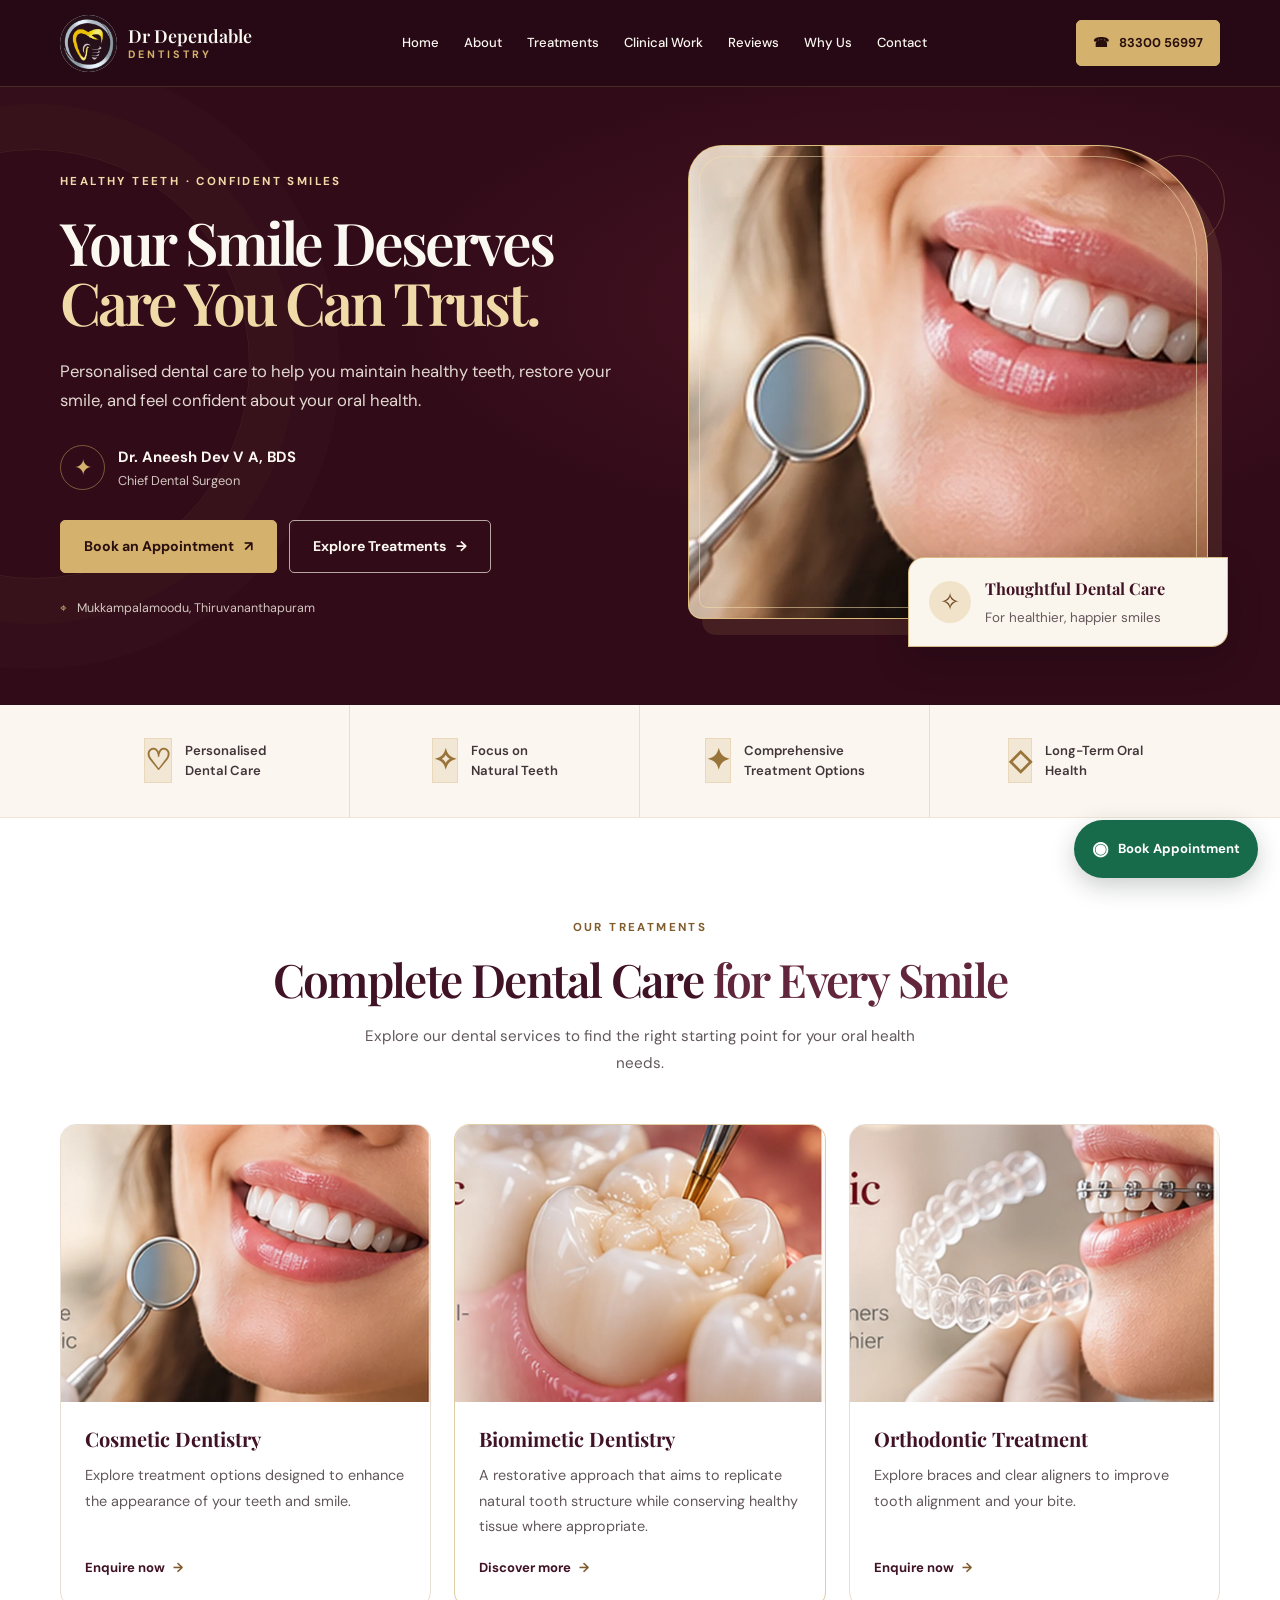
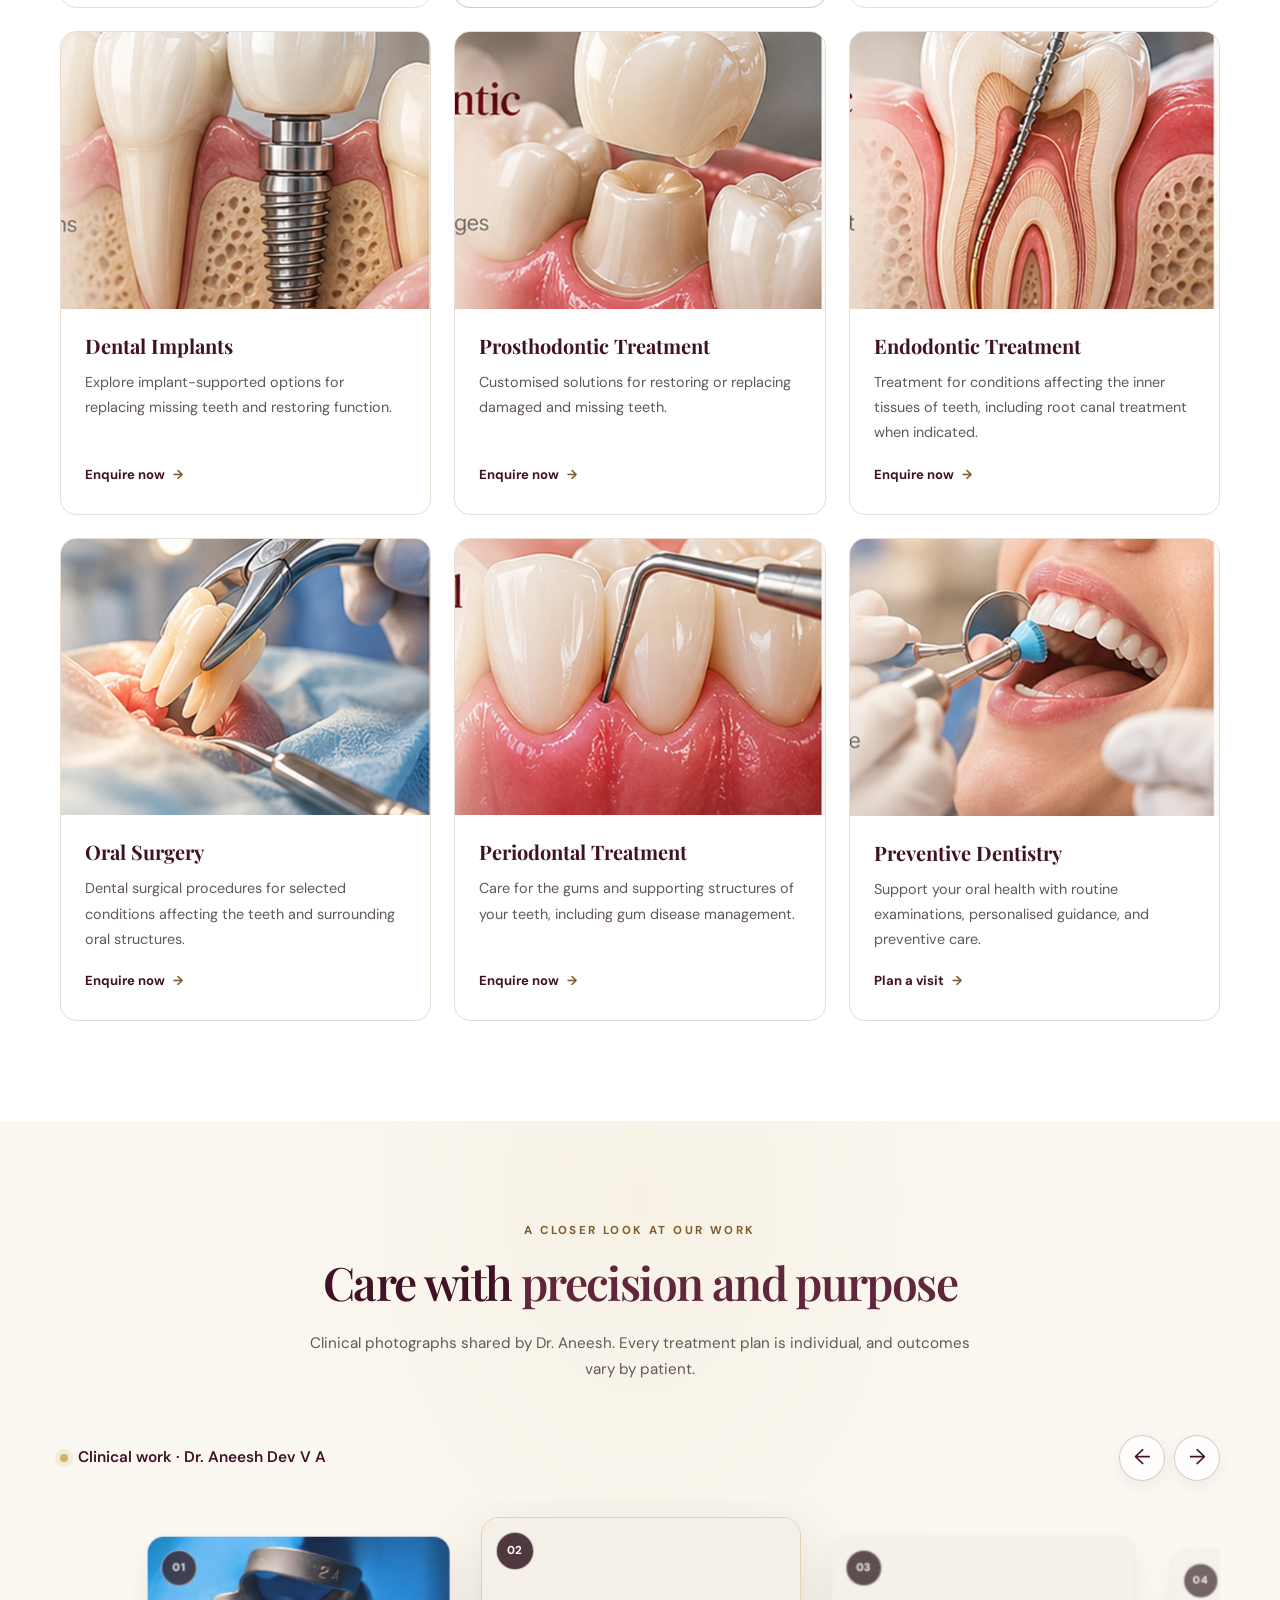
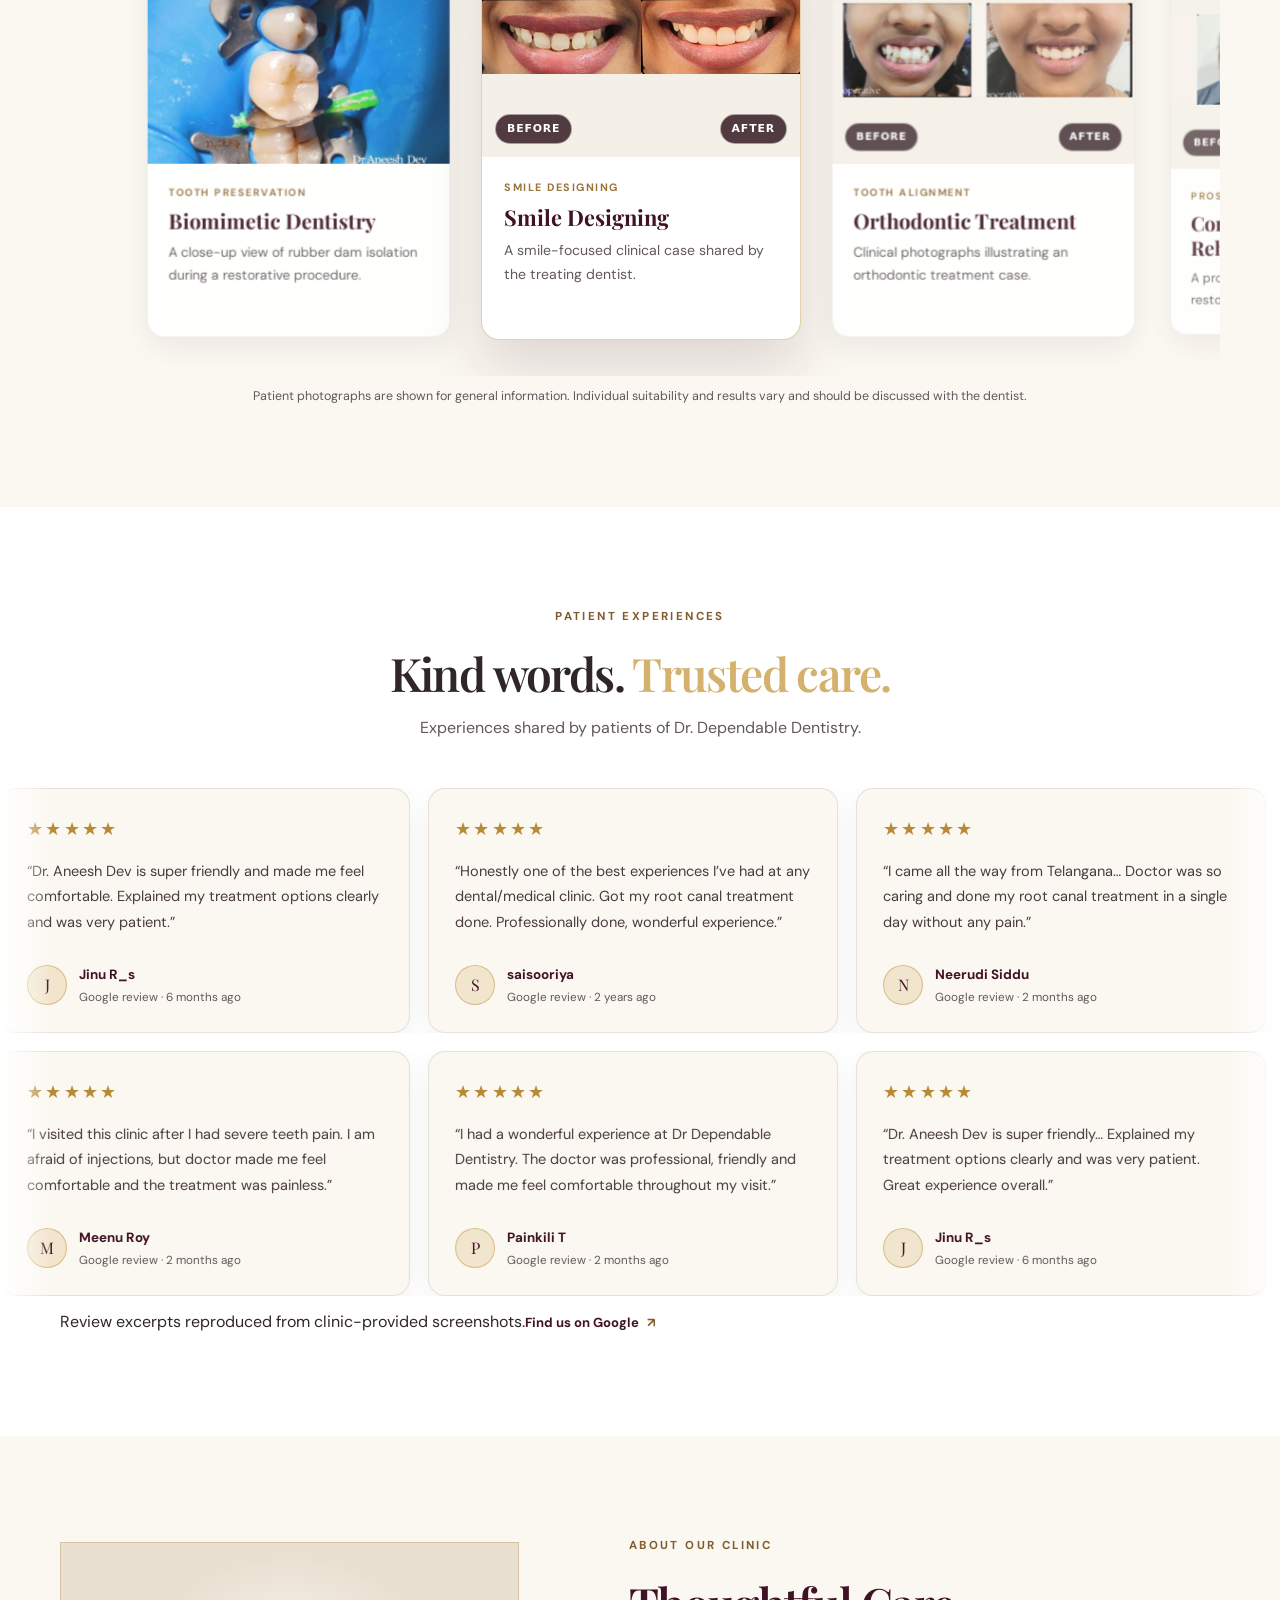
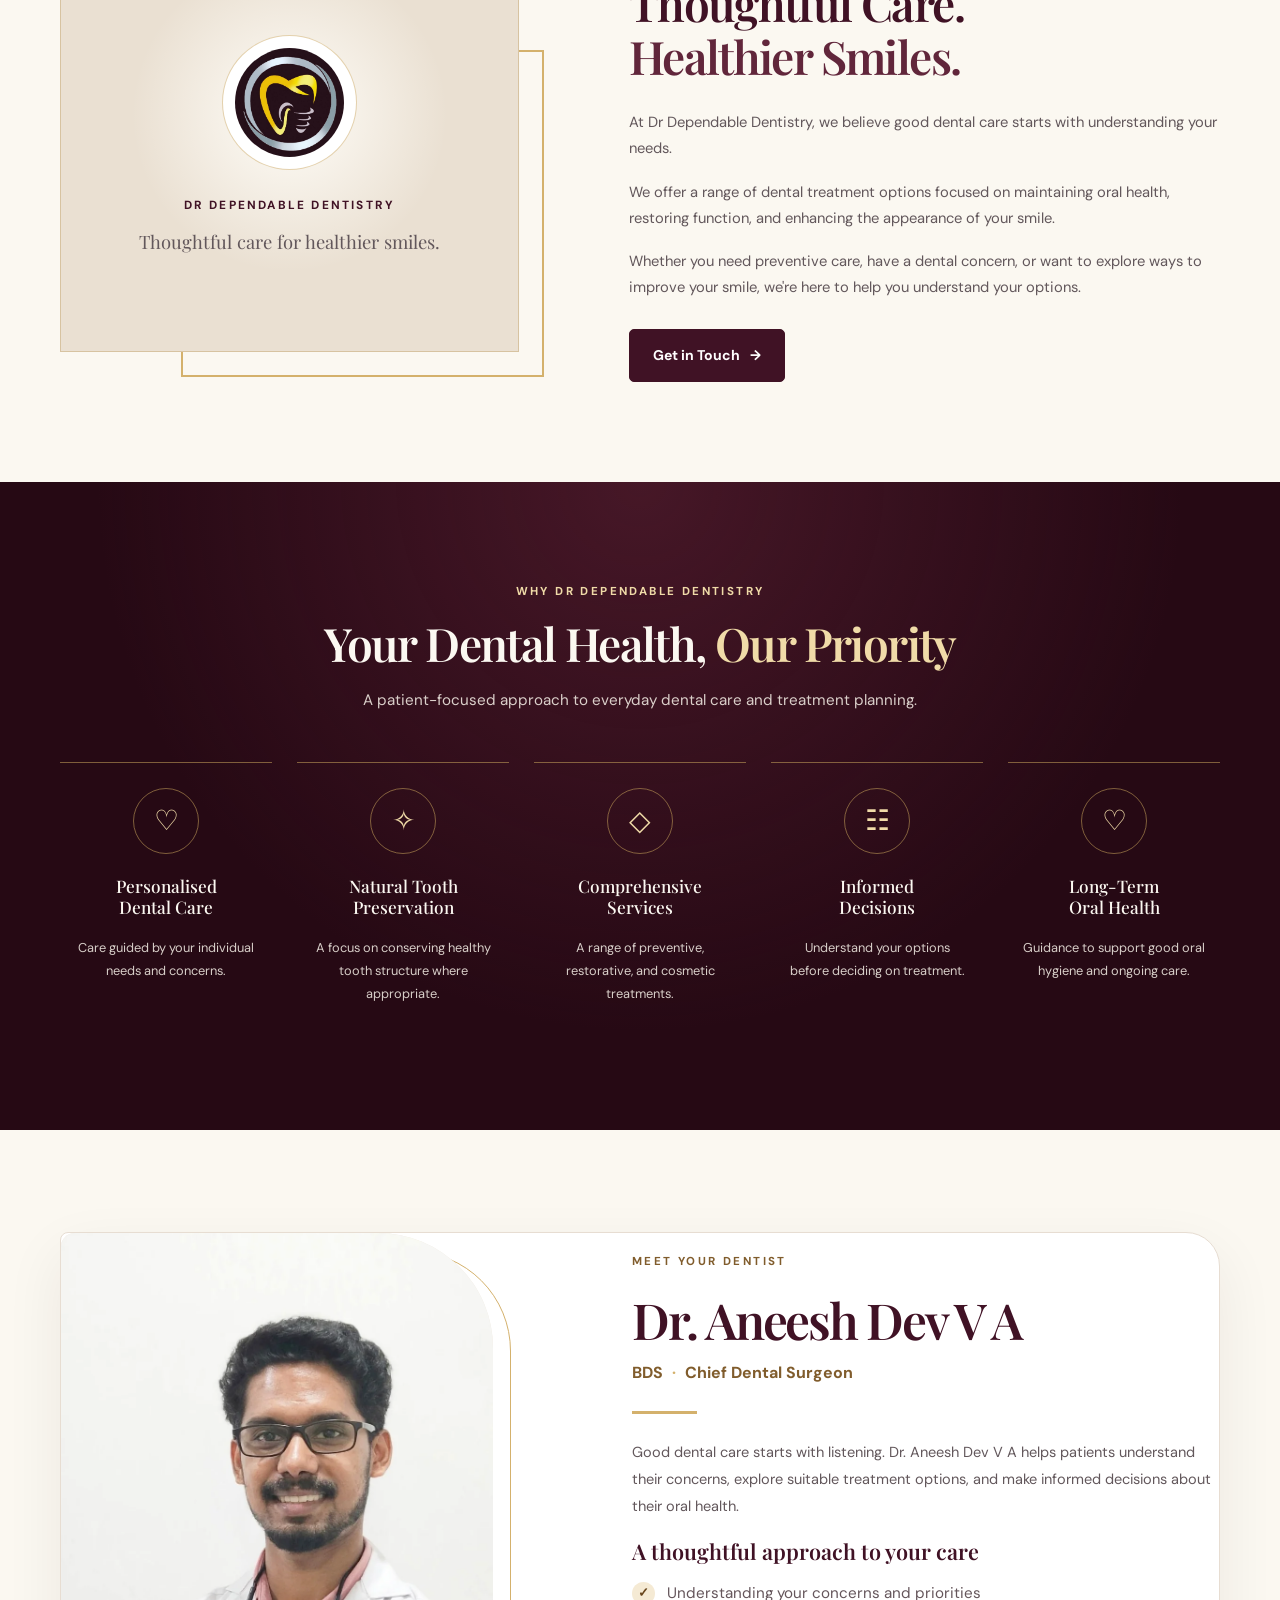
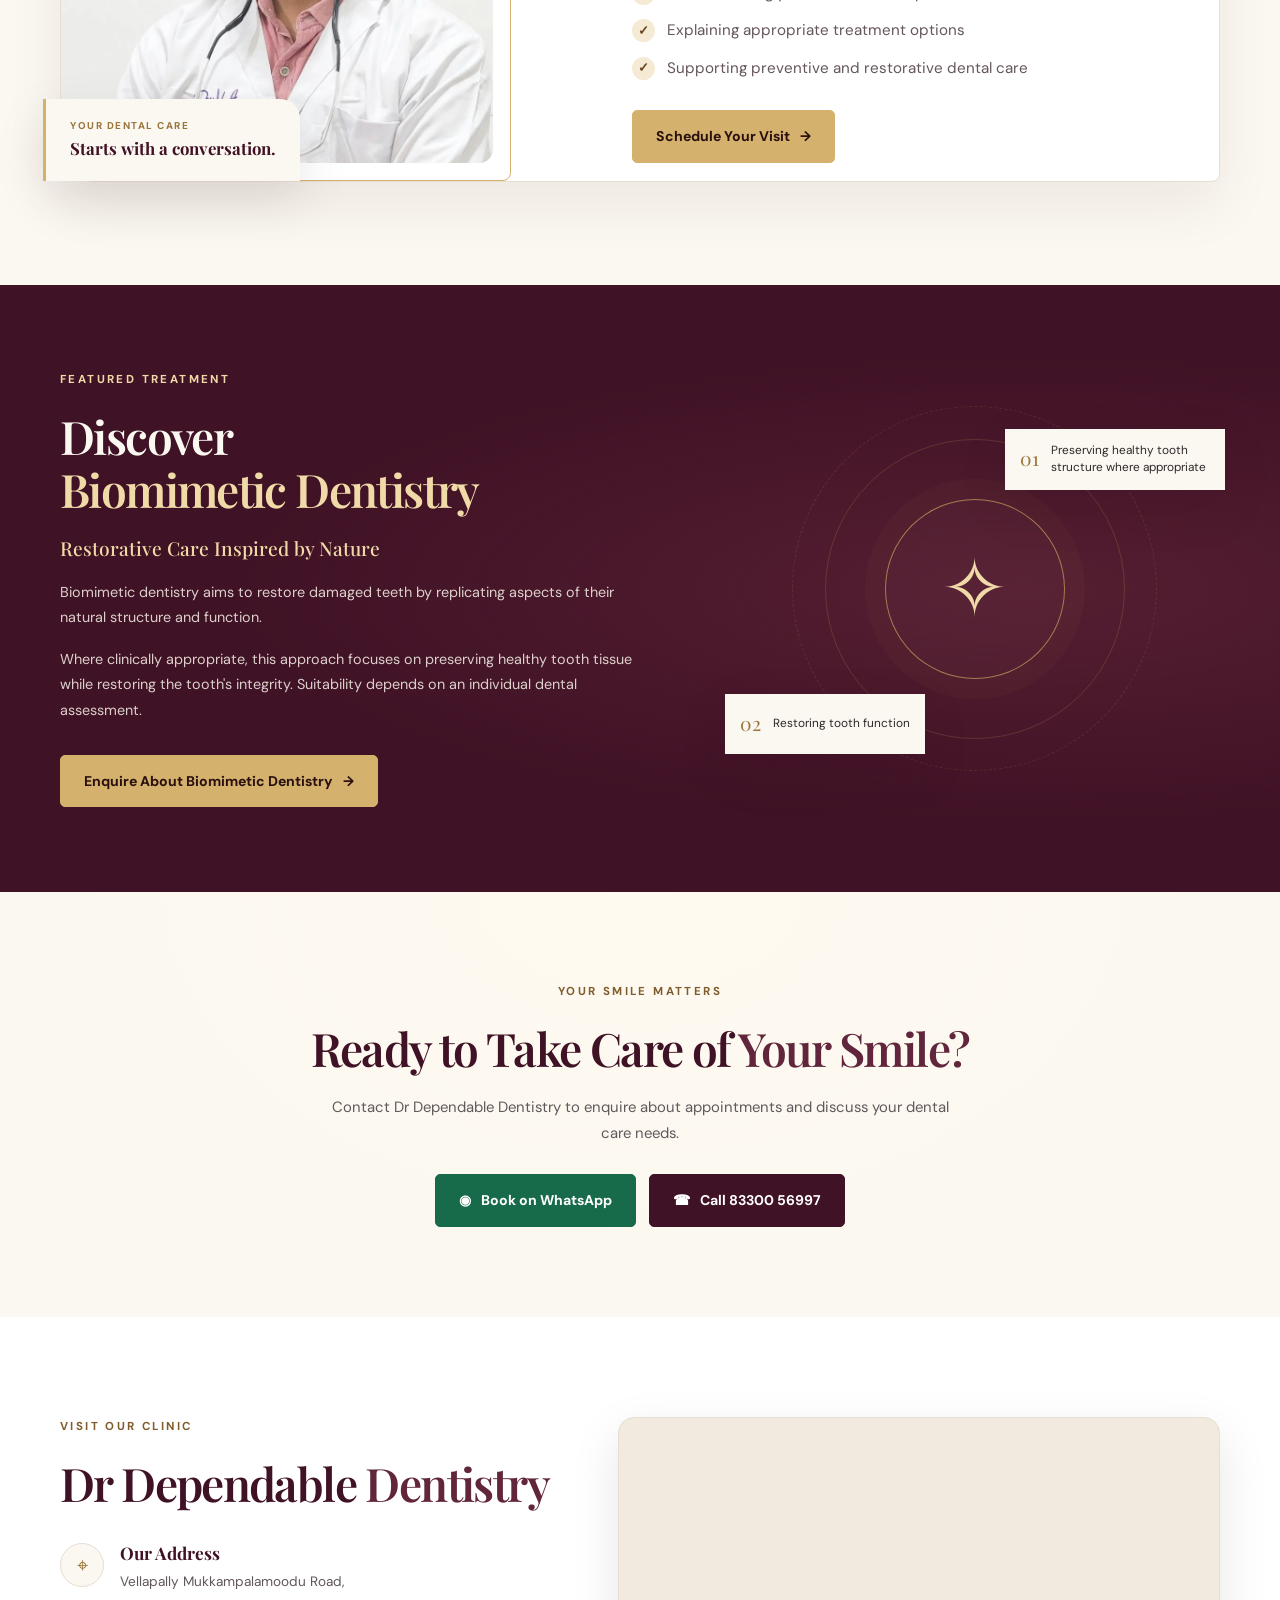
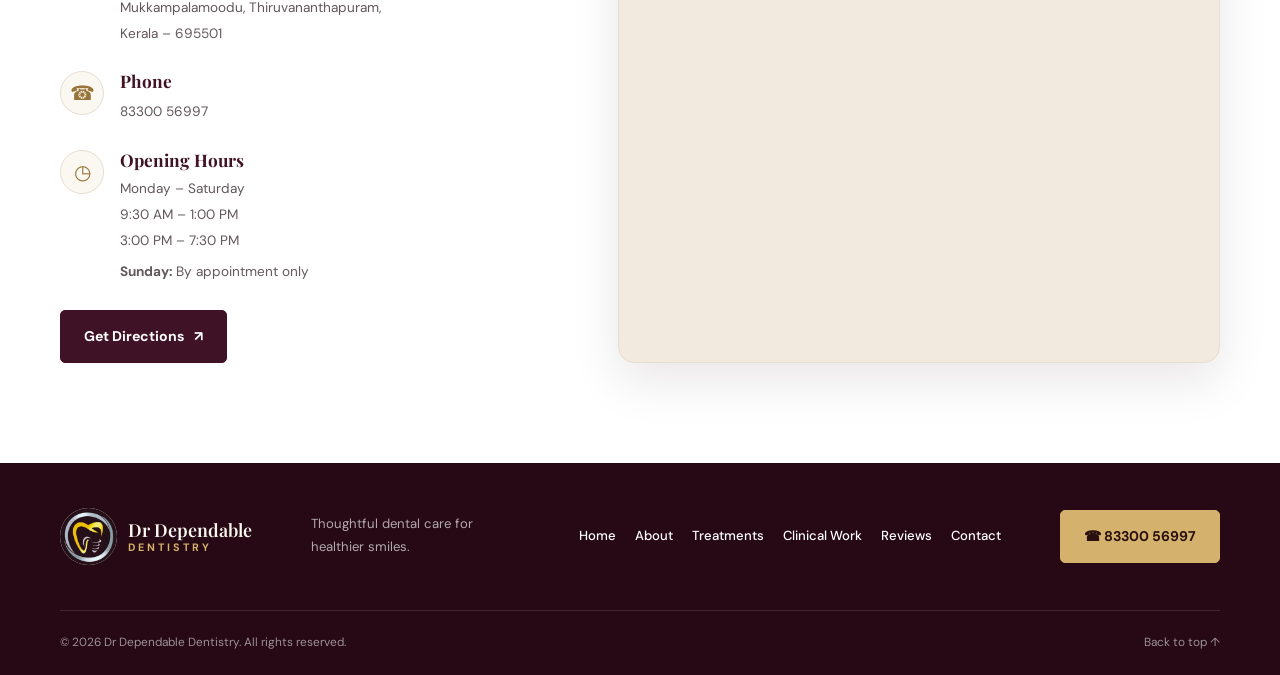
==== index.html @ 2833eed7 "Rename index-latest.html to index.html" ====
<!DOCTYPE html>
<html lang="en">
<head>
  <meta charset="UTF-8">
  <meta name="viewport" content="width=device-width, initial-scale=1.0">

  <title>Dr Dependable Dentistry | Dentist in Mukkampalamoodu</title>
  <meta name="description" content="Dr Dependable Dentistry, led by Dr. Aneesh Dev V A, BDS. Explore cosmetic dentistry, biomimetic dentistry, braces, clear aligners, dental implants and more in Mukkampalamoodu, Thiruvananthapuram.">
  <meta name="theme-color" content="#310b18">

  <link rel="preconnect" href="https://fonts.googleapis.com">
  <link rel="preconnect" href="https://fonts.gstatic.com" crossorigin>
  <link href="https://fonts.googleapis.com/css2?family=DM+Sans:wght@400;500;600;700&family=Playfair+Display:wght@500;600;700&display=swap" rel="stylesheet">

  <link rel="stylesheet" href="style.css">
  <link rel="stylesheet" href="carousel.css">

 <link rel="icon" type="image/svg+xml" href="assets/images/clinic-logo.svg">
</head>

<body>

  <!-- HEADER -->
  <header class="site-header" id="top">
    <div class="container nav-wrapper">

      <a class="brand" href="#top" aria-label="Dr Dependable Dentistry home">
        <img
          src="assets/images/clinic-logo.svg"
          alt="Dr Dependable Dentistry logo"
          class="brand-logo"
        >
        <span class="brand-name">
          <strong>Dr Dependable</strong>
          <span>DENTISTRY</span>
        </span>
      </a>

      <button
        class="menu-toggle"
        id="menu-toggle"
        aria-label="Open navigation menu"
        aria-expanded="false"
        aria-controls="main-nav"
      >
        <span></span>
        <span></span>
        <span></span>
      </button>

      <nav class="main-nav" id="main-nav">
        <a href="#top">Home</a>
        <a href="#about">About</a>
        <a href="#treatments">Treatments</a>
        <a href="#clinical-work">Clinical Work</a>
        <a href="#patient-reviews">Reviews</a>
        <a href="#why-us">Why Us</a>
        <a href="#contact">Contact</a>
      </nav>

      <a class="button button-gold header-call" href="tel:+918330056997">
        <span aria-hidden="true">☎</span>
        83300 56997
      </a>

    </div>
  </header>


  <main>

    <!-- HERO -->
    <section class="hero">
      <div class="hero-glow"></div>

      <div class="container hero-grid">

        <div class="hero-content">
          <p class="eyebrow">HEALTHY TEETH · CONFIDENT SMILES</p>

          <h1>
            Your Smile Deserves
            <span>Care You Can Trust.</span>
          </h1>

          <p class="hero-description">
            Personalised dental care to help you maintain healthy teeth,
            restore your smile, and feel confident about your oral health.
          </p>

          <div class="doctor-credential">
            <span class="credential-icon" aria-hidden="true">✦</span>
            <div>
              <strong class="doctor-name-nowrap">Dr. Aneesh Dev V A, BDS</strong>
              <span>Chief Dental Surgeon</span>
            </div>
          </div>

          <div class="hero-actions">
            <a
              class="button button-gold"
              href="https://wa.me/918330056997?text=Hello%2C%20I%20would%20like%20to%20enquire%20about%20an%20appointment%20at%20Dr%20Dependable%20Dentistry."
              target="_blank"
              rel="noopener noreferrer"
            >
              Book an Appointment <span aria-hidden="true">↗</span>
            </a>

            <a class="button button-outline" href="#treatments">
              Explore Treatments <span aria-hidden="true">→</span>
            </a>
          </div>

          <p class="hero-location">
            <span aria-hidden="true">⌖</span>
            Mukkampalamoodu, Thiruvananthapuram
          </p>
        </div>

        <div class="hero-visual">
          <div class="hero-image-frame">
            <img
              src="assets/images/treatments/cosmetic.webp"
              alt="Smiling patient receiving gentle dental care"
              class="hero-clinic-image"
              width="1672"
              height="941"
              fetchpriority="high"
            >
          </div>

          <div class="hero-image-caption">
            <span class="caption-mark">✧</span>
            <div>
              <strong>Thoughtful Dental Care</strong>
              <span>For healthier, happier smiles</span>
            </div>
          </div>

          <div class="hero-decor hero-decor-one"></div>
          <div class="hero-decor hero-decor-two"></div>
        </div>

      </div>
    </section>


    <!-- VALUE STRIP -->
    <section class="value-strip" aria-label="Our approach">
      <div class="container value-grid">

        <div class="value-item">
          <span class="value-icon" aria-hidden="true">♡</span>
          <span>Personalised<br>Dental Care</span>
        </div>

        <div class="value-item">
          <span class="value-icon" aria-hidden="true">✧</span>
          <span>Focus on<br>Natural Teeth</span>
        </div>

        <div class="value-item">
          <span class="value-icon" aria-hidden="true">✦</span>
          <span>Comprehensive<br>Treatment Options</span>
        </div>

        <div class="value-item">
          <span class="value-icon" aria-hidden="true">◇</span>
          <span>Long-Term Oral<br>Health</span>
        </div>

      </div>
    </section>


    <!-- TREATMENTS -->
    <section class="section treatments-section" id="treatments">
      <div class="container">

        <div class="section-heading">
          <p class="eyebrow eyebrow-dark">OUR TREATMENTS</p>
          <h2>Complete Dental Care <span>for Every Smile</span></h2>
          <p>
            Explore our dental services to find the right starting point
            for your oral health needs.
          </p>
        </div>

        <div class="treatment-grid">

          <article class="treatment-card">
            <div class="treatment-art art-smile"><img src="assets/images/treatments/cosmetic.webp" alt="" loading="lazy" width="960" height="720"></div>
            <div class="treatment-card-content">
              <span class="card-number">01 / COSMETIC</span>
              <h3>Cosmetic Dentistry</h3>
              <p>
                Explore treatment options designed to enhance the appearance
                of your teeth and smile.
              </p>
              <a href="#contact" class="text-link">Enquire now <span>→</span></a>
            </div>
          </article>

          <article class="treatment-card featured-card">
            <div class="treatment-art art-biomimetic"><img src="assets/images/treatments/biomimetic.webp" alt="" loading="lazy" width="960" height="720"></div>
            <div class="treatment-card-content">
              <span class="card-number">02 / TOOTH PRESERVATION</span>
              <h3>Biomimetic Dentistry</h3>
              <p>
                A restorative approach that aims to replicate natural tooth
                structure while conserving healthy tissue where appropriate.
              </p>
              <a href="#biomimetic" class="text-link">Discover more <span>→</span></a>
            </div>
          </article>

          <article class="treatment-card">
            <div class="treatment-art art-orthodontics"><img src="assets/images/treatments/orthodontic.webp" alt="" loading="lazy" width="960" height="720"></div>
            <div class="treatment-card-content">
              <span class="card-number">03 / ALIGNMENT</span>
              <h3>Orthodontic Treatment</h3>
              <p>
                Explore braces and clear aligners to improve tooth alignment
                and your bite.
              </p>
              <a href="#contact" class="text-link">Enquire now <span>→</span></a>
            </div>
          </article>

          <article class="treatment-card">
            <div class="treatment-art art-implants"><img src="assets/images/treatments/implants.webp" alt="" loading="lazy" width="960" height="720"></div>
            <div class="treatment-card-content">
              <span class="card-number">04 / TOOTH REPLACEMENT</span>
              <h3>Dental Implants</h3>
              <p>
                Explore implant-supported options for replacing missing teeth
                and restoring function.
              </p>
              <a href="#contact" class="text-link">Enquire now <span>→</span></a>
            </div>
          </article>

          <article class="treatment-card">
            <div class="treatment-art art-prosthodontics"><img src="assets/images/treatments/prosthodontic.webp" alt="" loading="lazy" width="960" height="720"></div>
            <div class="treatment-card-content">
              <span class="card-number">05 / RESTORATION</span>
              <h3>Prosthodontic Treatment</h3>
              <p>
                Customised solutions for restoring or replacing damaged
                and missing teeth.
              </p>
              <a href="#contact" class="text-link">Enquire now <span>→</span></a>
            </div>
          </article>

          <article class="treatment-card">
            <div class="treatment-art art-endodontics"><img src="assets/images/treatments/endodontic.webp" alt="" loading="lazy" width="960" height="720"></div>
            <div class="treatment-card-content">
              <span class="card-number">06 / ROOT CANAL CARE</span>
              <h3>Endodontic Treatment</h3>
              <p>
                Treatment for conditions affecting the inner tissues
                of teeth, including root canal treatment when indicated.
              </p>
              <a href="#contact" class="text-link">Enquire now <span>→</span></a>
            </div>
          </article>

          <article class="treatment-card">
            <div class="treatment-art art-surgery"><img src="assets/images/treatments/oral-surgery.webp" alt="" loading="lazy" width="960" height="720"></div>
            <div class="treatment-card-content">
              <span class="card-number">07 / ORAL HEALTH</span>
              <h3>Oral Surgery</h3>
              <p>
                Dental surgical procedures for selected conditions affecting
                the teeth and surrounding oral structures.
              </p>
              <a href="#contact" class="text-link">Enquire now <span>→</span></a>
            </div>
          </article>

          <article class="treatment-card">
            <div class="treatment-art art-periodontal"><img src="assets/images/treatments/periodontal.webp" alt="" loading="lazy" width="960" height="720"></div>
            <div class="treatment-card-content">
              <span class="card-number">08 / GUM HEALTH</span>
              <h3>Periodontal Treatment</h3>
              <p>
                Care for the gums and supporting structures of your teeth,
                including gum disease management.
              </p>
              <a href="#contact" class="text-link">Enquire now <span>→</span></a>
            </div>
          </article>

          <article class="treatment-card preventive-card">
            <div class="treatment-art art-preventive"><img src="assets/images/treatments/preventive.webp" alt="" loading="lazy" width="960" height="720"></div>
            <div class="treatment-card-content">
              <span class="card-number">09 / PREVENTION</span>
              <h3>Preventive Dentistry</h3>
              <p>
                Support your oral health with routine examinations,
                personalised guidance, and preventive care.
              </p>
              <a href="#contact" class="text-link">Plan a visit <span>→</span></a>
            </div>
          </article>

        </div>
      </div>
    </section>




    <!-- CLINICAL GALLERY -->
    <section class="section clinical-gallery-section" id="clinical-work" aria-labelledby="clinical-gallery-title">
      <div class="container">
        <div class="section-heading clinical-gallery-heading" data-reveal>
          <p class="eyebrow eyebrow-dark">A CLOSER LOOK AT OUR WORK</p>
          <h2 id="clinical-gallery-title">Care with <span>precision and purpose</span></h2>
          <p>Clinical photographs shared by Dr. Aneesh. Every treatment plan is individual, and outcomes vary by patient.</p>
        </div>
        <div class="gallery-toolbar">
          <p class="gallery-note"><span class="gallery-note-mark"></span> Clinical work · Dr. Aneesh Dev V A</p>
          <div class="gallery-controls" aria-label="Clinical gallery controls">
            <button class="gallery-arrow" type="button" data-gallery-prev aria-label="Scroll clinical gallery left">←</button>
            <button class="gallery-arrow" type="button" data-gallery-next aria-label="Scroll clinical gallery right">→</button>
          </div>
        </div>
        <div class="clinical-gallery-track" data-gallery-track tabindex="0" aria-label="Clinical work gallery. Swipe horizontally to browse cases.">
          <article class="case-card" data-reveal>
            <div class="case-image-wrap case-pair-image"><img src="assets/images/cases/biomimetic-molar.webp" alt="Close-up clinical photograph of a tooth restored with rubber dam isolation" loading="lazy" width="1080" height="1080"><span class="case-index">01</span></div>
            <div class="case-card-copy"><p class="case-category">TOOTH PRESERVATION</p><h3>Biomimetic Dentistry</h3><p>A close-up view of rubber dam isolation during a restorative procedure.</p></div>
          </article>
          <article class="case-card" data-reveal>
            <div class="case-image-wrap case-pair-image"><img src="assets/images/cases/smile-design.webp" alt="Smile designing case: original smile before treatment on the left and post-treatment smile on the right" loading="lazy" width="1800" height="420"><span class="case-index">02</span><span class="case-state case-state-before">Before</span><span class="case-state case-state-after">After</span></div>
            <div class="case-card-copy"><p class="case-category">SMILE DESIGNING</p><h3>Smile Designing</h3><p>A smile-focused clinical case shared by the treating dentist.</p></div>
          </article>
          <article class="case-card" data-reveal>
            <div class="case-image-wrap case-pair-image"><img src="assets/images/cases/orthodontic-treatment.webp" alt="Orthodontic treatment case with pre-treatment and later smile photographs" loading="lazy" width="1252" height="390"><span class="case-index">03</span><span class="case-state case-state-before">Before</span><span class="case-state case-state-after">After</span></div>
            <div class="case-card-copy"><p class="case-category">TOOTH ALIGNMENT</p><h3>Orthodontic Treatment</h3><p>Clinical photographs illustrating an orthodontic treatment case.</p></div>
          </article>
          <article class="case-card" data-reveal>
            <div class="case-image-wrap case-pair-image"><img src="assets/images/cases/prosthodontic-treatment.webp" alt="Prosthodontic case showing the patient's smile before and after rehabilitation" loading="lazy" width="1252" height="390"><span class="case-index">04</span><span class="case-state case-state-before">Before</span><span class="case-state case-state-after">After</span></div>
            <div class="case-card-copy"><p class="case-category">PROSTHODONTICS</p><h3>Complete Smile Rehabilitation</h3><p>A prosthodontic case focused on restoring appearance and function.</p></div>
          </article>
          <article class="case-card" data-reveal>
            <div class="case-image-wrap case-pair-image"><img src="assets/images/cases/cosmetic-dentistry.webp" alt="Cosmetic dentistry case with before and after smile photographs" loading="lazy" width="1252" height="390"><span class="case-index">05</span><span class="case-state case-state-before">Before</span><span class="case-state case-state-after">After</span></div>
            <div class="case-card-copy"><p class="case-category">COSMETIC DENTISTRY</p><h3>Cosmetic Dentistry</h3><p>A clinic-shared case showing a change in the appearance of the smile.</p></div>
          </article>
          <article class="case-card" data-reveal>
            <div class="case-image-wrap case-pair-image"><img src="assets/images/cases/cosmetic-smile-restoration.webp" alt="Cosmetic smile restoration case, before and after photographs" loading="lazy" width="1252" height="390"><span class="case-index">06</span><span class="case-state case-state-before">Before</span><span class="case-state case-state-after">After</span></div>
            <div class="case-card-copy"><p class="case-category">COSMETIC DENTISTRY</p><h3>Smile Restoration</h3><p>Another smile-focused clinical case provided by the clinic.</p></div>
          </article>
        </div>
        <p class="gallery-disclaimer">Patient photographs are shown for general information. Individual suitability and results vary and should be discussed with the dentist.</p>
      </div>
    </section>

    <!-- PATIENT REVIEWS -->
    <section class="section reviews-section" id="patient-reviews" aria-labelledby="reviews-title">
      <div class="container reviews-intro" data-reveal>
        <p class="eyebrow eyebrow-dark">PATIENT EXPERIENCES</p>
        <h2 id="reviews-title">Kind words. <span>Trusted care.</span></h2>
        <p>Experiences shared by patients of Dr. Dependable Dentistry.</p>
      </div>
      <div class="reviews-marquee" aria-label="Patient reviews scrolling horizontally">
        <div class="reviews-lane reviews-lane-forward">
          <div class="reviews-track">
            <article class="review-card"><div class="review-stars" aria-label="5 out of 5 stars">★★★★★</div><blockquote>“Dr. Aneesh Dev is super friendly and made me feel comfortable. Explained my treatment options clearly and was very patient.”</blockquote><div class="review-attribution"><span class="review-avatar">J</span><span><strong>Jinu R_s</strong><small>Google review · 6 months ago</small></span></div></article>
            <article class="review-card"><div class="review-stars" aria-label="5 out of 5 stars">★★★★★</div><blockquote>“Honestly one of the best experiences I’ve had at any dental/medical clinic. Got my root canal treatment done. Professionally done, wonderful experience.”</blockquote><div class="review-attribution"><span class="review-avatar">S</span><span><strong>saisooriya</strong><small>Google review · 2 years ago</small></span></div></article>
            <article class="review-card"><div class="review-stars" aria-label="5 out of 5 stars">★★★★★</div><blockquote>“I came all the way from Telangana… Doctor was so caring and done my root canal treatment in a single day without any pain.”</blockquote><div class="review-attribution"><span class="review-avatar">N</span><span><strong>Neerudi Siddu</strong><small>Google review · 2 months ago</small></span></div></article>
            <article class="review-card"><div class="review-stars" aria-label="5 out of 5 stars">★★★★★</div><blockquote>“Doctor was professional, friendly and made me feel comfortable throughout my visit. The clinic is an excellent choice.”</blockquote><div class="review-attribution"><span class="review-avatar">P</span><span><strong>Painkili T</strong><small>Google review · 2 months ago</small></span></div></article>
          </div>
        </div>
        <div class="reviews-lane reviews-lane-reverse">
          <div class="reviews-track">
            <article class="review-card"><div class="review-stars" aria-label="5 out of 5 stars">★★★★★</div><blockquote>“I visited this clinic after I had severe teeth pain. I am afraid of injections, but doctor made me feel comfortable and the treatment was painless.”</blockquote><div class="review-attribution"><span class="review-avatar">M</span><span><strong>Meenu Roy</strong><small>Google review · 2 months ago</small></span></div></article>
            <article class="review-card"><div class="review-stars" aria-label="5 out of 5 stars">★★★★★</div><blockquote>“I had a wonderful experience at Dr Dependable Dentistry. The doctor was professional, friendly and made me feel comfortable throughout my visit.”</blockquote><div class="review-attribution"><span class="review-avatar">P</span><span><strong>Painkili T</strong><small>Google review · 2 months ago</small></span></div></article>
            <article class="review-card"><div class="review-stars" aria-label="5 out of 5 stars">★★★★★</div><blockquote>“Dr. Aneesh Dev is super friendly… Explained my treatment options clearly and was very patient. Great experience overall.”</blockquote><div class="review-attribution"><span class="review-avatar">J</span><span><strong>Jinu R_s</strong><small>Google review · 6 months ago</small></span></div></article>
            <article class="review-card"><div class="review-stars" aria-label="5 out of 5 stars">★★★★★</div><blockquote>“One of the best experiences I’ve had at any dental/medical clinic. Root canal treatment was professionally done.”</blockquote><div class="review-attribution"><span class="review-avatar">S</span><span><strong>saisooriya</strong><small>Google review · 2 years ago</small></span></div></article>
          </div>
        </div>
      </div>
      <div class="container reviews-footer"><span class="reviews-footnote">Review excerpts reproduced from clinic-provided screenshots.</span><a class="text-link" href="https://www.google.com/search?q=Dr+Dependable+Dentistry+Mukkampalamoodu+reviews" target="_blank" rel="noopener noreferrer">Find us on Google <span>↗</span></a></div>
    </section>


    <!-- ABOUT -->
    <section class="section about-section" id="about">
      <div class="container about-grid">

        <div class="about-visual">
          <div class="about-image-placeholder">
            <div class="about-emblem">
              <img
                src="assets/images/clinic-logo.svg"
                alt=""
                loading="lazy"
              >
            </div>
            <span class="about-image-label">DR DEPENDABLE DENTISTRY</span>
            <p>Thoughtful care for healthier smiles.</p>
          </div>
          <div class="about-accent"></div>
        </div>

        <div class="about-content">
          <p class="eyebrow eyebrow-dark">ABOUT OUR CLINIC</p>
          <h2>Thoughtful Care.<br><span>Healthier Smiles.</span></h2>

          <p>
            At Dr Dependable Dentistry, we believe good dental care starts
            with understanding your needs.
          </p>

          <p>
            We offer a range of dental treatment options focused on
            maintaining oral health, restoring function, and enhancing
            the appearance of your smile.
          </p>

          <p>
            Whether you need preventive care, have a dental concern, or
            want to explore ways to improve your smile, we're here to
            help you understand your options.
          </p>

          <a
            class="button button-maroon"
            href="https://wa.me/918330056997?text=Hello%2C%20I%20would%20like%20to%20know%20more%20about%20Dr%20Dependable%20Dentistry."
            target="_blank"
            rel="noopener noreferrer"
          >
            Get in Touch <span>→</span>
          </a>
        </div>

      </div>
    </section>


    <!-- WHY US -->
    <section class="section why-section" id="why-us">
      <div class="container">

        <div class="section-heading section-heading-light">
          <p class="eyebrow">WHY DR DEPENDABLE DENTISTRY</p>
          <h2>Your Dental Health, <span>Our Priority</span></h2>
          <p>
            A patient-focused approach to everyday dental care
            and treatment planning.
          </p>
        </div>

        <div class="benefits-grid">

          <article class="benefit">
            <span class="benefit-icon" aria-hidden="true">♡</span>
            <h3>Personalised<br>Dental Care</h3>
            <p>Care guided by your individual needs and concerns.</p>
          </article>

          <article class="benefit">
            <span class="benefit-icon" aria-hidden="true">✧</span>
            <h3>Natural Tooth<br>Preservation</h3>
            <p>A focus on conserving healthy tooth structure where appropriate.</p>
          </article>

          <article class="benefit">
            <span class="benefit-icon" aria-hidden="true">◇</span>
            <h3>Comprehensive<br>Services</h3>
            <p>A range of preventive, restorative, and cosmetic treatments.</p>
          </article>

          <article class="benefit">
            <span class="benefit-icon" aria-hidden="true">☷</span>
            <h3>Informed<br>Decisions</h3>
            <p>Understand your options before deciding on treatment.</p>
          </article>

          <article class="benefit">
            <span class="benefit-icon" aria-hidden="true">♡</span>
            <h3>Long-Term<br>Oral Health</h3>
            <p>Guidance to support good oral hygiene and ongoing care.</p>
          </article>

        </div>
      </div>
    </section>


    <!-- DOCTOR PROFILE -->
    <section class="section doctor-section" id="doctor">
      <div class="container doctor-grid">

        <div class="doctor-profile-image">
          <img
            src="assets/images/dr-aneesh-dev.webp"
            alt="Dr. Aneesh Dev V A, BDS"
            width="921"
            height="2048"
            loading="lazy"
          >
          <div class="doctor-photo-caption">
            <span>YOUR DENTAL CARE</span>
            <strong>Starts with a conversation.</strong>
          </div>
        </div>

        <div class="doctor-profile-content">
          <p class="eyebrow eyebrow-dark">MEET YOUR DENTIST</p>
          <h2>Dr. Aneesh Dev V A</h2>
          <p class="doctor-role">BDS <span class="role-separator">·</span> Chief Dental Surgeon</p>
          <div class="gold-divider"></div>

          <p class="doctor-intro">
            Good dental care starts with listening. Dr. Aneesh Dev V A helps
            patients understand their concerns, explore suitable treatment
            options, and make informed decisions about their oral health.
          </p>

          <h3 class="doctor-care-heading">A thoughtful approach to your care</h3>
          <ul class="doctor-care-list">
            <li><span aria-hidden="true">✓</span> Understanding your concerns and priorities</li>
            <li><span aria-hidden="true">✓</span> Explaining appropriate treatment options</li>
            <li><span aria-hidden="true">✓</span> Supporting preventive and restorative dental care</li>
          </ul>

          <a
            class="button button-gold doctor-appointment-button"
            href="https://wa.me/918330056997?text=Hello%2C%20I%20would%20like%20to%20book%20an%20appointment%20with%20Dr.%20Aneesh."
            target="_blank"
            rel="noopener noreferrer"
          >
            Schedule Your Visit <span>→</span>
          </a>
        </div>

      </div>
    </section>


    <!-- BIOMIMETIC FEATURE -->
    <section class="biomimetic-section" id="biomimetic">
      <div class="container biomimetic-grid">

        <div class="biomimetic-content">
          <p class="eyebrow">FEATURED TREATMENT</p>
          <h2>Discover <span>Biomimetic Dentistry</span></h2>
          <h3>Restorative Care Inspired by Nature</h3>

          <p>
            Biomimetic dentistry aims to restore damaged teeth by
            replicating aspects of their natural structure and function.
          </p>

          <p>
            Where clinically appropriate, this approach focuses on
            preserving healthy tooth tissue while restoring the tooth's
            integrity. Suitability depends on an individual dental
            assessment.
          </p>

          <a
            class="button button-gold"
            href="https://wa.me/918330056997?text=Hello%2C%20I%20would%20like%20to%20enquire%20about%20biomimetic%20dentistry."
            target="_blank"
            rel="noopener noreferrer"
          >
            Enquire About Biomimetic Dentistry <span>→</span>
          </a>
        </div>

        <div class="biomimetic-visual" aria-hidden="true">
          <div class="tooth-symbol">✧</div>
          <div class="tooth-orbit orbit-one"></div>
          <div class="tooth-orbit orbit-two"></div>
          <div class="biomimetic-note">
            <span>01</span>
            <p>Preserving healthy tooth structure where appropriate</p>
          </div>
          <div class="biomimetic-note">
            <span>02</span>
            <p>Restoring tooth function</p>
          </div>
        </div>

      </div>
    </section>


    <!-- CTA -->
    <section class="appointment-section">
      <div class="container appointment-content">
        <p class="eyebrow eyebrow-dark">YOUR SMILE MATTERS</p>
        <h2>Ready to Take Care of <span>Your Smile?</span></h2>
        <p>
          Contact Dr Dependable Dentistry to enquire about appointments
          and discuss your dental care needs.
        </p>

        <div class="appointment-actions">
          <a
            class="button button-whatsapp"
            href="https://wa.me/918330056997?text=Hello%2C%20I%20would%20like%20to%20enquire%20about%20an%20appointment%20at%20Dr%20Dependable%20Dentistry."
            target="_blank"
            rel="noopener noreferrer"
          >
            <span aria-hidden="true">◉</span> Book on WhatsApp
          </a>

          <a class="button button-maroon" href="tel:+918330056997">
            <span aria-hidden="true">☎</span> Call 83300 56997
          </a>
        </div>
      </div>
    </section>


    <!-- CONTACT -->
    <section class="section contact-section" id="contact">
      <div class="container contact-grid">

        <div class="contact-content">
          <p class="eyebrow eyebrow-dark">VISIT OUR CLINIC</p>
          <h2>Dr Dependable <span>Dentistry</span></h2>

          <div class="contact-item">
            <span class="contact-icon" aria-hidden="true">⌖</span>
            <div>
              <h3>Our Address</h3>
              <p>
                Vellapally Mukkampalamoodu Road,<br>
                Mukkampalamoodu, Thiruvananthapuram,<br>
                Kerala – 695501
              </p>
            </div>
          </div>

          <div class="contact-item">
            <span class="contact-icon" aria-hidden="true">☎</span>
            <div>
              <h3>Phone</h3>
              <a href="tel:+918330056997">83300 56997</a>
            </div>
          </div>

          <div class="contact-item">
            <span class="contact-icon" aria-hidden="true">◷</span>
            <div>
              <h3>Opening Hours</h3>
              <p>
                Monday – Saturday<br>
                9:30 AM – 1:00 PM<br>
                3:00 PM – 7:30 PM
              </p>
              <p><strong>Sunday:</strong> By appointment only</p>
            </div>
          </div>

          <a
            class="button button-maroon"
            href="https://www.google.com/maps/search/?api=1&query=Dr+Dependable+Dentistry"
            target="_blank"
            rel="noopener noreferrer"
          >
            Get Directions <span>↗</span>
          </a>
        </div>

        <div class="map-container">
          <iframe
            title="Find Dr Dependable Dentistry"
            src="https://www.google.com/maps/embed?pb=!1m18!1m12!1m3!1d3946.591796357864!2d77.04287007501208!3d8.441684391598077!2m3!1f0!2f0!3f0!3m2!1i1024!2i768!4f13.1!3m3!1m2!1s0x3b05afe279ea4247%3A0x64aa53944d86a52!2sDr%20Dependable%20Dentistry!5e0!3m2!1sen!2sin!4v1791836398605!5m2!1sen!2sin"
            width="100%"
            height="100%"
            style="border:0"
            loading="lazy"
            referrerpolicy="no-referrer-when-downgrade"
            allowfullscreen
          ></iframe>
        </div>

      </div>
    </section>

  </main>


  <!-- FOOTER -->
  <footer class="site-footer">
    <div class="container footer-main">

      <a class="brand footer-brand" href="#top">
        <img
          src="assets/images/clinic-logo.svg"
          alt=""
          class="brand-logo"
          loading="lazy"
        >
        <span class="brand-name">
          <strong>Dr Dependable</strong>
          <span>DENTISTRY</span>
        </span>
      </a>

      <p class="footer-tagline">
        Thoughtful dental care for healthier smiles.
      </p>

      <nav class="footer-nav" aria-label="Footer navigation">
        <a href="#top">Home</a>
        <a href="#about">About</a>
        <a href="#treatments">Treatments</a>
        <a href="#clinical-work">Clinical Work</a>
        <a href="#patient-reviews">Reviews</a>
        <a href="#contact">Contact</a>
      </nav>

      <a class="button button-gold" href="tel:+918330056997">
        ☎ 83300 56997
      </a>

    </div>

    <div class="container footer-bottom">
      <p>© <span id="current-year">2026</span> Dr Dependable Dentistry. All rights reserved.</p>
      <a href="#top">Back to top ↑</a>
    </div>
  </footer>


  <!-- MOBILE WHATSAPP BUTTON -->
  <a
    class="floating-whatsapp"
    href="https://wa.me/918330056997?text=Hello%2C%20I%20would%20like%20to%20enquire%20about%20an%20appointment."
    target="_blank"
    rel="noopener noreferrer"
    aria-label="Contact Dr Dependable Dentistry on WhatsApp"
  >
    <span aria-hidden="true">◉</span>
    <span class="floating-whatsapp-text">Book Appointment</span>
  </a>


  <script src="script.js" defer></script>
  <script src="carousel.js" defer></script>
</body>
</html>
---- style.css ----
/* =========================================
   DR DEPENDABLE DENTISTRY
   Premium burgundy, gold & ivory design
========================================= */

:root {
  --burgundy: #310b18;
  --burgundy-dark: #210610;
  --burgundy-light: #521b2d;
  --gold: #c9a45c;
  --gold-light: #e5ce98;
  --ivory: #faf7f0;
  --cream: #f1eade;
  --white: #ffffff;
  --text: #30252a;
  --muted: #766a6d;
  --border: #e9e0d9;
  --shadow: 0 18px 50px rgba(49, 11, 24, 0.09);
  --radius: 18px;
  --font-body: "DM Sans", sans-serif;
  --font-heading: "Playfair Display", Georgia, serif;
}

* {
  box-sizing: border-box;
  margin: 0;
  padding: 0;
}

html {
  scroll-behavior: smooth;
  scroll-padding-top: 90px;
}

body {
  font-family: var(--font-body);
  color: var(--text);
  background: var(--white);
  line-height: 1.7;
  overflow-x: hidden;
  -webkit-font-smoothing: antialiased;
}

body,
button,
a {
  -webkit-tap-highlight-color: transparent;
}

img {
  display: block;
  max-width: 100%;
}

a {
  color: inherit;
  text-decoration: none;
}

button {
  font: inherit;
}

.container {
  width: min(1160px, calc(100% - 48px));
  margin-inline: auto;
}

.section {
  padding: 100px 0;
}

h1,
h2,
h3 {
  line-height: 1.2;
}

h1,
h2 {
  font-family: var(--font-heading);
  font-weight: 600;
  letter-spacing: -0.7px;
}

h1 {
  font-size: clamp(2.7rem, 5vw, 4.65rem);
}

h2 {
  font-size: clamp(2.1rem, 3.6vw, 3.25rem);
}

h1 span,
h2 span {
  color: var(--gold);
}

p {
  overflow-wrap: break-word;
}

::selection {
  color: var(--white);
  background: var(--burgundy);
}


/* BUTTONS */

.button {
  display: inline-flex;
  justify-content: center;
  align-items: center;
  gap: 10px;
  min-height: 50px;
  padding: 13px 23px;
  border: 1px solid transparent;
  border-radius: 5px;
  font-size: 0.88rem;
  font-weight: 700;
  text-align: center;
  transition:
    background 0.25s ease,
    color 0.25s ease,
    border-color 0.25s ease,
    transform 0.25s ease,
    box-shadow 0.25s ease;
}

.button:hover {
  transform: translateY(-2px);
}

.button-gold {
  color: var(--burgundy-dark);
  background: var(--gold);
  border-color: var(--gold);
}

.button-gold:hover {
  background: var(--gold-light);
  border-color: var(--gold-light);
  box-shadow: 0 8px 24px rgba(201, 164, 92, 0.2);
}

.button-outline {
  color: var(--white);
  border-color: rgba(255, 255, 255, 0.4);
  background: transparent;
}

.button-outline:hover {
  border-color: var(--gold);
  color: var(--gold-light);
}

.button-maroon {
  color: var(--white);
  background: var(--burgundy);
  border-color: var(--burgundy);
}

.button-maroon:hover {
  background: var(--burgundy-light);
}

.button-whatsapp {
  color: var(--white);
  background: #167b55;
}

.button-whatsapp:hover {
  background: #116544;
}


/* HEADER */

.site-header {
  position: sticky;
  top: 0;
  z-index: 1000;
  color: var(--white);
  background: var(--burgundy-dark);
  border-bottom: 1px solid rgba(201, 164, 92, 0.22);
}

.nav-wrapper {
  min-height: 86px;
  display: flex;
  align-items: center;
  justify-content: space-between;
  gap: 24px;
}

.brand {
  display: inline-flex;
  align-items: center;
  gap: 11px;
  flex-shrink: 0;
}

.brand-logo {
  width: 57px;
  height: 57px;
  object-fit: contain;
  border-radius: 50%;
  background: var(--white);
}

.brand-name {
  display: flex;
  flex-direction: column;
  line-height: 1.3;
}

.brand-name strong {
  font-family: var(--font-heading);
  font-size: 1.12rem;
  font-weight: 600;
}

.brand-name > span {
  color: var(--gold);
  font-size: 0.67rem;
  letter-spacing: 3px;
  font-weight: 700;
}

.main-nav {
  display: flex;
  align-items: center;
  gap: 25px;
}

.main-nav a,
.footer-nav a {
  font-size: 0.82rem;
  font-weight: 500;
  transition: color 0.2s ease;
}

.main-nav a:hover,
.footer-nav a:hover {
  color: var(--gold-light);
}

.header-call {
  padding: 11px 16px;
  min-height: 44px;
  white-space: nowrap;
  font-size: 0.8rem;
}

.menu-toggle {
  display: none;
  width: 44px;
  height: 44px;
  border: 1px solid rgba(255,255,255,0.2);
  border-radius: 5px;
  background: transparent;
  cursor: pointer;
}

.menu-toggle span {
  display: block;
  width: 20px;
  height: 2px;
  margin: 5px auto;
  background: var(--white);
  transition: transform 0.2s ease;
}


/* HERO */

.hero {
  position: relative;
  isolation: isolate;
  overflow: hidden;
  color: var(--white);
  background:
    radial-gradient(
      ellipse at 85% 45%,
      rgba(108, 40, 61, 0.48),
      transparent 48%
    ),
    linear-gradient(120deg, #250712, #3a0d1c 60%, #290814);
}

.hero-glow {
  position: absolute;
  z-index: -1;
  top: 10%;
  left: -180px;
  width: 430px;
  height: 430px;
  border: 1px solid rgba(201, 164, 92, 0.1);
  border-radius: 50%;
  box-shadow:
    0 0 0 45px rgba(201, 164, 92, 0.025),
    0 0 0 90px rgba(201, 164, 92, 0.02);
}

.hero-grid {
  min-height: 650px;
  display: grid;
  grid-template-columns: 1.05fr 0.95fr;
  align-items: center;
  gap: 55px;
  padding-top: 65px;
  padding-bottom: 65px;
}

.hero-content {
  position: relative;
  z-index: 2;
}

.eyebrow {
  color: var(--gold-light);
  font-size: 0.72rem;
  font-weight: 700;
  letter-spacing: 2.4px;
  margin-bottom: 20px;
}

.eyebrow-dark {
  color: #99743a;
}

.hero h1 {
  max-width: 650px;
  margin-bottom: 25px;
}

.hero h1 span {
  display: block;
  color: var(--gold-light);
}

.hero-description {
  max-width: 510px;
  color: rgba(255, 255, 255, 0.78);
  font-size: 1rem;
  line-height: 1.9;
  margin-bottom: 28px;
}

.doctor-credential {
  display: flex;
  align-items: center;
  gap: 13px;
  margin-bottom: 28px;
}

.credential-icon {
  display: grid;
  place-items: center;
  width: 45px;
  height: 45px;
  color: var(--gold);
  border: 1px solid rgba(201, 164, 92, 0.5);
  border-radius: 50%;
  font-size: 1.4rem;
}

.doctor-credential div {
  display: flex;
  flex-direction: column;
}

.doctor-credential strong {
  font-size: 0.93rem;
}

.doctor-credential div span {
  color: rgba(255,255,255,0.66);
  font-size: 0.8rem;
}

.hero-actions {
  display: flex;
  flex-wrap: wrap;
  gap: 12px;
}

.hero-location {
  margin-top: 25px;
  color: rgba(255,255,255,0.62);
  font-size: 0.78rem;
}

.hero-location span {
  color: var(--gold);
  margin-right: 7px;
}

.hero-visual {
  position: relative;
  min-width: 0;
  display: flex;
  justify-content: center;
  align-items: center;
  padding: 0 20px 35px 15px;
}

.hero-image-frame {
  position: relative;
  z-index: 1;
  width: min(100%, 405px);
  height: 520px;
  overflow: hidden;
  border: 1px solid rgba(201, 164, 92, 0.65);
  border-radius: 200px 200px 10px 10px;
  background: #e6d8c5;
  box-shadow: 20px 20px 0 rgba(201, 164, 92, 0.09);
}

.hero-doctor {
  width: 100%;
  height: 100%;
  object-fit: cover;
  object-position: center top;
}

.hero-image-caption {
  position: absolute;
  z-index: 3;
  left: 0;
  bottom: 0;
  display: flex;
  align-items: center;
  gap: 13px;
  min-width: 245px;
  padding: 17px 22px;
  color: var(--text);
  background: var(--ivory);
  box-shadow: var(--shadow);
}

.caption-mark {
  color: #a17c3d;
  font-size: 1.8rem;
}

.hero-image-caption div {
  display: flex;
  flex-direction: column;
}

.hero-image-caption strong {
  font-family: var(--font-heading);
  font-size: 0.98rem;
}

.hero-image-caption div span {
  color: var(--muted);
  font-size: 0.76rem;
}

.hero-decor {
  position: absolute;
  border: 1px solid rgba(201, 164, 92, 0.3);
  border-radius: 50%;
}

.hero-decor-one {
  top: 12px;
  right: -3px;
  width: 80px;
  height: 80px;
}

.hero-decor-two {
  bottom: 35px;
  right: -15px;
  width: 42px;
  height: 42px;
}


/* VALUE STRIP */

.value-strip {
  background: var(--ivory);
  border-bottom: 1px solid var(--border);
}

.value-grid {
  display: grid;
  grid-template-columns: repeat(4, 1fr);
}

.value-item {
  min-height: 112px;
  display: flex;
  align-items: center;
  justify-content: center;
  gap: 13px;
  padding: 20px 12px;
  border-right: 1px solid var(--border);
  font-size: 0.82rem;
  font-weight: 600;
  line-height: 1.5;
}

.value-item:last-child {
  border-right: none;
}

.value-icon {
  color: #99743a;
  font-size: 1.8rem;
}


/* SECTION HEADINGS */

.section-heading {
  max-width: 740px;
  margin: 0 auto 48px;
  text-align: center;
}

.section-heading .eyebrow {
  margin-bottom: 15px;
}

.section-heading h2 {
  margin-bottom: 17px;
}

.section-heading > p:last-child {
  color: var(--muted);
  max-width: 600px;
  margin: 0 auto;
  font-size: 0.95rem;
}

.section-heading-light {
  color: var(--white);
}

.section-heading-light > p:last-child {
  color: rgba(255,255,255,0.7);
}


/* TREATMENT CARDS */

.treatments-section {
  background: var(--white);
}

.treatment-grid {
  display: grid;
  grid-template-columns: repeat(3, minmax(0, 1fr));
  gap: 23px;
}

.treatment-card {
  min-width: 0;
  overflow: hidden;
  background: var(--white);
  border: 1px solid var(--border);
  border-radius: var(--radius);
  transition:
    transform 0.3s ease,
    box-shadow 0.3s ease,
    border-color 0.3s ease;
}

.treatment-card:hover {
  transform: translateY(-6px);
  border-color: rgba(201,164,92,0.65);
  box-shadow: var(--shadow);
}

.treatment-art {
  position: relative;
  display: grid;
  place-items: center;
  height: 130px;
  overflow: hidden;
  font-family: var(--font-heading);
  font-size: 3.5rem;
  color: rgba(49, 11, 24, 0.75);
}

.treatment-art::before,
.treatment-art::after {
  content: "";
  position: absolute;
  border: 1px solid rgba(49, 11, 24, 0.12);
  border-radius: 50%;
}

.treatment-art::before {
  width: 145px;
  height: 145px;
}

.treatment-art::after {
  width: 105px;
  height: 105px;
}

.art-smile {
  background: #f4e8d5;
}

.art-biomimetic {
  background: #e7e2d2;
}

.art-orthodontics {
  background: #e3e9dc;
}

.art-implants {
  background: #eee2dd;
}

.art-prosthodontics {
  background: #e9e2ed;
}

.art-endodontics {
  background: #f1e6d9;
}

.art-surgery {
  background: #e3e8ec;
}

.art-periodontal {
  background: #e0e9e2;
}

.art-preventive {
  background: #f0e6d2;
}

.treatment-card-content {
  padding: 24px 24px 27px;
}

.card-number {
  display: block;
  color: #9a7842;
  font-size: 0.65rem;
  font-weight: 700;
  letter-spacing: 1.5px;
  margin-bottom: 12px;
}

.treatment-card h3 {
  font-family: var(--font-heading);
  color: var(--burgundy);
  font-size: 1.25rem;
  margin-bottom: 12px;
}

.treatment-card p {
  min-height: 85px;
  color: var(--muted);
  font-size: 0.84rem;
  line-height: 1.8;
  margin-bottom: 18px;
}

.text-link {
  display: inline-flex;
  align-items: center;
  gap: 8px;
  color: var(--burgundy);
  font-size: 0.82rem;
  font-weight: 700;
}

.text-link span {
  color: #a17c3d;
  transition: transform 0.2s ease;
}

.text-link:hover span {
  transform: translateX(5px);
}

.featured-card {
  border-color: rgba(201,164,92,0.55);
}


/* ABOUT */

.about-section {
  overflow: hidden;
  background: var(--ivory);
}

.about-grid {
  display: grid;
  grid-template-columns: 0.9fr 1.1fr;
  align-items: center;
  gap: 85px;
}

.about-visual {
  position: relative;
  padding: 0 25px 25px 0;
}

.about-image-placeholder {
  position: relative;
  z-index: 1;
  min-height: 410px;
  display: flex;
  flex-direction: column;
  justify-content: center;
  align-items: center;
  padding: 35px;
  text-align: center;
  background:
    radial-gradient(circle at 50% 42%, #fffdf8, transparent 48%),
    #eae0d2;
  border: 1px solid #d7c3a1;
}

.about-emblem {
  display: grid;
  place-items: center;
  width: 135px;
  height: 135px;
  margin-bottom: 25px;
  padding: 12px;
  background: var(--white);
  border: 1px solid rgba(201,164,92,0.5);
  border-radius: 50%;
}

.about-emblem img {
  width: 100%;
  height: 100%;
  object-fit: contain;
  border-radius: 50%;
}

.about-image-label {
  color: var(--burgundy);
  font-size: 0.74rem;
  font-weight: 700;
  letter-spacing: 2.2px;
}

.about-image-placeholder > p {
  margin-top: 10px;
  color: var(--muted);
  font-family: var(--font-heading);
  font-size: 1.15rem;
}

.about-accent {
  position: absolute;
  right: 0;
  bottom: 0;
  width: 75%;
  height: 75%;
  border: 2px solid var(--gold);
}

.about-content h2 {
  margin-bottom: 27px;
}

.about-content h2 span {
  color: var(--burgundy-light);
}

.about-content > p:not(.eyebrow) {
  color: var(--muted);
  font-size: 0.92rem;
  margin-bottom: 18px;
}

.about-content .button {
  margin-top: 10px;
}


/* WHY US */

.why-section {
  color: var(--white);
  background:
    radial-gradient(ellipse at 50% 0%, rgba(102,37,58,0.5), transparent 60%),
    var(--burgundy-dark);
}

.benefits-grid {
  display: grid;
  grid-template-columns: repeat(5, minmax(0, 1fr));
  gap: 25px;
}

.benefit {
  text-align: center;
  padding: 25px 13px;
  border-top: 1px solid rgba(201,164,92,0.55);
}

.benefit-icon {
  display: grid;
  place-items: center;
  width: 66px;
  height: 66px;
  margin: 0 auto 22px;
  color: var(--gold-light);
  border: 1px solid rgba(201,164,92,0.55);
  border-radius: 50%;
  font-size: 1.75rem;
}

.benefit h3 {
  min-height: 48px;
  margin-bottom: 12px;
  font-family: var(--font-heading);
  font-size: 1.08rem;
  font-weight: 500;
}

.benefit p {
  color: rgba(255,255,255,0.67);
  font-size: 0.8rem;
  line-height: 1.8;
}


/* DOCTOR PROFILE */

.doctor-section {
  background: var(--white);
}

.doctor-grid {
  display: grid;
  grid-template-columns: 0.82fr 1.18fr;
  align-items: center;
  gap: 85px;
}

.doctor-profile-image {
  position: relative;
  max-width: 430px;
  min-height: 430px;
  padding: 0 18px 18px 0;
}

.doctor-profile-image > img {
  position: relative;
  z-index: 1;
  width: 100%;
  height: 490px;
  object-fit: cover;
  object-position: center top;
  border-radius: 160px 160px 8px 8px;
  background: var(--cream);
}

.doctor-photo-caption {
  position: absolute;
  z-index: 2;
  left: -15px;
  bottom: 0;
  display: flex;
  flex-direction: column;
  padding: 17px 23px;
  background: var(--ivory);
  border-left: 3px solid var(--gold);
  box-shadow: var(--shadow);
}

.doctor-photo-caption span {
  color: #99743a;
  font-size: 0.62rem;
  font-weight: 700;
  letter-spacing: 1.5px;
}

.doctor-photo-caption strong {
  font-family: var(--font-heading);
  color: var(--burgundy);
  font-size: 1.05rem;
}

.doctor-profile-content h2 {
  margin-bottom: 10px;
}

.doctor-profile-content h2 span {
  color: var(--burgundy-light);
}

.doctor-role {
  color: #99743a;
  font-size: 0.9rem;
  font-weight: 700;
}

.gold-divider {
  width: 65px;
  height: 3px;
  margin: 23px 0;
  background: var(--gold);
}

.doctor-profile-content > p:not(.eyebrow, .doctor-role) {
  color: var(--muted);
  font-size: 0.91rem;
  margin-bottom: 18px;
}

.doctor-profile-content .button {
  margin-top: 10px;
}


/* BIOMIMETIC FEATURE */

.biomimetic-section {
  overflow: hidden;
  color: var(--white);
  background:
    radial-gradient(ellipse at 80% 50%, rgba(111,45,65,0.45), transparent 55%),
    var(--burgundy);
}

.biomimetic-grid {
  display: grid;
  grid-template-columns: 1.1fr 0.9fr;
  align-items: center;
  gap: 70px;
  padding-top: 85px;
  padding-bottom: 85px;
}

.biomimetic-content h2 {
  margin-bottom: 20px;
}

.biomimetic-content h2 span {
  display: block;
  color: var(--gold-light);
}

.biomimetic-content h3 {
  margin-bottom: 20px;
  color: var(--gold-light);
  font-family: var(--font-heading);
  font-size: 1.2rem;
  font-weight: 500;
}

.biomimetic-content > p:not(.eyebrow) {
  max-width: 590px;
  margin-bottom: 17px;
  color: rgba(255,255,255,0.75);
  font-size: 0.9rem;
}

.biomimetic-content .button {
  margin-top: 15px;
}

.biomimetic-visual {
  position: relative;
  min-height: 380px;
  display: flex;
  align-items: center;
  justify-content: center;
}

.tooth-symbol {
  position: relative;
  z-index: 2;
  display: grid;
  place-items: center;
  width: 180px;
  height: 180px;
  color: var(--gold-light);
  font-size: 5rem;
  border: 1px solid rgba(201,164,92,0.7);
  border-radius: 50%;
  background: rgba(255,255,255,0.025);
  box-shadow: 0 0 0 20px rgba(201,164,92,0.035);
}

.tooth-orbit {
  position: absolute;
  width: 300px;
  height: 300px;
  border: 1px solid rgba(201,164,92,0.2);
  border-radius: 50%;
}

.orbit-two {
  width: 365px;
  height: 365px;
  border-style: dashed;
  border-color: rgba(201,164,92,0.16);
}

.biomimetic-note {
  position: absolute;
  z-index: 3;
  display: flex;
  align-items: center;
  gap: 12px;
  max-width: 220px;
  padding: 13px 15px;
  color: var(--text);
  background: var(--ivory);
  box-shadow: var(--shadow);
}

.biomimetic-note span {
  color: #99743a;
  font-family: var(--font-heading);
  font-size: 1.2rem;
}

.biomimetic-note p {
  font-size: 0.74rem;
  line-height: 1.5;
}

.biomimetic-note:nth-of-type(4) {
  top: 30px;
  right: -5px;
}

.biomimetic-note:nth-of-type(5) {
  bottom: 25px;
  left: -5px;
}


/* APPOINTMENT CTA */

.appointment-section {
  padding: 90px 0;
  text-align: center;
  background:
    radial-gradient(ellipse at 50% 0%, #fffaf0, transparent 70%),
    var(--ivory);
}

.appointment-content {
  max-width: 790px;
}

.appointment-content h2 {
  margin-bottom: 18px;
}

.appointment-content h2 span {
  color: var(--burgundy-light);
}

.appointment-content > p:not(.eyebrow) {
  max-width: 620px;
  margin: 0 auto;
  color: var(--muted);
  font-size: 0.93rem;
}

.appointment-actions {
  display: flex;
  justify-content: center;
  flex-wrap: wrap;
  gap: 13px;
  margin-top: 28px;
}


/* CONTACT */

.contact-section {
  background: var(--white);
}

.contact-grid {
  display: grid;
  grid-template-columns: 0.9fr 1.1fr;
  gap: 65px;
  align-items: stretch;
}

.contact-content h2 {
  margin-bottom: 33px;
}

.contact-content h2 span {
  color: var(--burgundy-light);
}

.contact-item {
  display: flex;
  align-items: flex-start;
  gap: 16px;
  margin-bottom: 25px;
}

.contact-icon {
  display: grid;
  place-items: center;
  flex-shrink: 0;
  width: 44px;
  height: 44px;
  color: #99743a;
  background: var(--ivory);
  border: 1px solid var(--border);
  border-radius: 50%;
  font-size: 1.25rem;
}

.contact-item h3 {
  margin-bottom: 5px;
  color: var(--burgundy);
  font-family: var(--font-heading);
  font-size: 1.08rem;
}

.contact-item p,
.contact-item a {
  color: var(--muted);
  font-size: 0.85rem;
  line-height: 1.9;
}

.contact-item a:hover {
  color: var(--burgundy);
}

.contact-item p + p {
  margin-top: 6px;
}

.map-container {
  min-height: 480px;
  overflow: hidden;
  border: 1px solid var(--border);
  border-radius: var(--radius);
  box-shadow: var(--shadow);
  background: var(--cream);
}

.map-container iframe {
  display: block;
  min-height: 480px;
}


/* FOOTER */

.site-footer {
  color: var(--white);
  background: var(--burgundy-dark);
}

.footer-main {
  display: flex;
  align-items: center;
  justify-content: space-between;
  gap: 30px;
  padding-top: 45px;
  padding-bottom: 45px;
}

.footer-tagline {
  max-width: 210px;
  color: rgba(255,255,255,0.65);
  font-size: 0.82rem;
}

.footer-nav {
  display: flex;
  flex-wrap: wrap;
  gap: 19px;
}

.footer-bottom {
  min-height: 65px;
  display: flex;
  align-items: center;
  justify-content: space-between;
  gap: 15px;
  border-top: 1px solid rgba(255,255,255,0.12);
  color: rgba(255,255,255,0.55);
  font-size: 0.74rem;
}

.footer-bottom a:hover {
  color: var(--gold-light);
}


/* FLOATING WHATSAPP */

.floating-whatsapp {
  position: fixed;
  z-index: 900;
  right: 22px;
  bottom: 22px;
  display: flex;
  align-items: center;
  justify-content: center;
  gap: 9px;
  min-height: 52px;
  padding: 12px 18px;
  color: var(--white);
  background: #167b55;
  border-radius: 40px;
  box-shadow: 0 8px 28px rgba(0,0,0,0.18);
  font-size: 0.82rem;
  font-weight: 700;
  transition: transform 0.2s ease;
}

.floating-whatsapp:hover {
  transform: translateY(-4px);
}

.floating-whatsapp > span:first-child {
  font-size: 1.2rem;
}


/* ACCESSIBILITY */

a:focus-visible,
button:focus-visible {
  outline: 3px solid var(--gold);
  outline-offset: 4px;
}


/* TABLETS */

@media (max-width: 1024px) {
  .container {
    width: min(100% - 40px, 900px);
  }

  .nav-wrapper {
    gap: 16px;
  }

  .main-nav {
    gap: 15px;
  }

  .brand-name strong {
    font-size: 0.98rem;
  }

  .brand-logo {
    width: 49px;
    height: 49px;
  }

  .hero-grid {
    gap: 30px;
    min-height: 590px;
  }

  .hero-image-frame {
    height: 460px;
  }

  .about-grid,
  .doctor-grid {
    gap: 45px;
  }

  .treatment-grid {
    grid-template-columns: repeat(2, minmax(0, 1fr));
  }

  .benefits-grid {
    grid-template-columns: repeat(3, minmax(0, 1fr));
    row-gap: 20px;
  }

  .biomimetic-grid {
    gap: 30px;
  }

  .contact-grid {
    gap: 35px;
  }

  .footer-main {
    flex-wrap: wrap;
  }
}


/* MOBILE NAVIGATION AND LAYOUT */

@media (max-width: 760px) {
  html {
    scroll-padding-top: 75px;
  }

  .container {
    width: calc(100% - 36px);
  }

  .section {
    padding: 72px 0;
  }

  .nav-wrapper {
    min-height: 73px;
    position: relative;
  }

  .brand {
    gap: 9px;
  }

  .brand-logo {
    width: 43px;
    height: 43px;
  }

  .brand-name strong {
    font-size: 0.94rem;
  }

  .brand-name > span {
    font-size: 0.59rem;
    letter-spacing: 2.5px;
  }

  .header-call {
    display: none;
  }

  .menu-toggle {
    display: block;
    flex-shrink: 0;
  }

  .main-nav {
    position: absolute;
    top: 100%;
    left: -18px;
    right: -18px;
    display: none;
    flex-direction: column;
    align-items: stretch;
    gap: 0;
    padding: 10px 18px 18px;
    background: var(--burgundy-dark);
    border-top: 1px solid rgba(201,164,92,0.2);
    box-shadow: 0 18px 25px rgba(0,0,0,0.15);
  }

  .main-nav.is-open {
    display: flex;
  }

  .main-nav a {
    padding: 12px 8px;
    border-bottom: 1px solid rgba(255,255,255,0.08);
  }

  .hero-grid {
    grid-template-columns: 1fr;
    gap: 38px;
    padding-top: 58px;
    padding-bottom: 60px;
  }

  .hero-content {
    text-align: center;
  }

  .hero .eyebrow {
    font-size: 0.65rem;
    letter-spacing: 1.7px;
  }

  .hero h1 {
    font-size: clamp(2.5rem, 10vw, 3.65rem);
    margin-bottom: 20px;
  }

  .hero-description {
    margin-inline: auto;
    font-size: 0.91rem;
  }

  .doctor-credential {
    justify-content: center;
  }

  .hero-actions {
    justify-content: center;
  }

  .hero-location {
    font-size: 0.74rem;
  }

  .hero-visual {
    width: 100%;
    padding: 0 12px 30px;
  }

  .hero-image-frame {
    width: min(100%, 350px);
    height: 430px;
  }

  .hero-image-caption {
    left: 0;
    min-width: 220px;
    padding: 13px 16px;
  }

  .hero-decor-one {
    right: 0;
  }

  .hero-decor-two {
    right: 0;
  }

  .value-grid {
    grid-template-columns: repeat(2, minmax(0, 1fr));
  }

  .value-item {
    min-height: 95px;
    justify-content: flex-start;
    padding: 18px 12px;
    font-size: 0.76rem;
    border-bottom: 1px solid var(--border);
  }

  .value-item:nth-child(2) {
    border-right: none;
  }

  .value-item:nth-child(3),
  .value-item:nth-child(4) {
    border-bottom: none;
  }

  .value-icon {
    font-size: 1.55rem;
  }

  .section-heading {
    margin-bottom: 35px;
  }

  .section-heading h2,
  .about-content h2,
  .doctor-profile-content h2,
  .contact-content h2 {
    font-size: clamp(2rem, 8vw, 2.75rem);
  }

  .section-heading > p:last-child {
    font-size: 0.87rem;
  }

  .treatment-grid {
    grid-template-columns: 1fr;
    gap: 18px;
  }

  .treatment-art {
    height: 110px;
  }

  .treatment-card-content {
    padding: 21px;
  }

  .treatment-card p {
    min-height: 0;
  }

  .about-grid,
  .doctor-grid,
  .biomimetic-grid,
  .contact-grid {
    grid-template-columns: 1fr;
    gap: 42px;
  }

  .about-visual {
    max-width: 480px;
    width: 100%;
    margin-inline: auto;
  }

  .about-image-placeholder {
    min-height: 320px;
  }

  .about-content {
    text-align: left;
  }

  .benefits-grid {
    grid-template-columns: repeat(2, minmax(0, 1fr));
    gap: 15px;
  }

  .benefit {
    padding: 22px 9px;
  }

  .benefit:last-child {
    grid-column: 1 / -1;
  }

  .benefit-icon {
    width: 55px;
    height: 55px;
    margin-bottom: 17px;
  }

  .benefit h3 {
    font-size: 1rem;
  }

  .benefit p {
    font-size: 0.76rem;
  }

  .doctor-grid {
    gap: 42px;
  }

  .doctor-profile-image {
    width: min(100%, 400px);
    margin-inline: auto;
  }

  .doctor-profile-image > img {
    height: 460px;
  }

  .doctor-profile-content {
    text-align: left;
  }

  .biomimetic-grid {
    padding-top: 70px;
    padding-bottom: 70px;
  }

  .biomimetic-content h2 {
    font-size: clamp(2.1rem, 8vw, 3rem);
  }

  .biomimetic-content .button {
    width: 100%;
  }

  .biomimetic-visual {
    min-height: 340px;
  }

  .tooth-symbol {
    width: 145px;
    height: 145px;
  }

  .tooth-orbit {
    width: 245px;
    height: 245px;
  }

  .orbit-two {
    width: 295px;
    height: 295px;
  }

  .biomimetic-note {
    max-width: 185px;
    padding: 10px;
  }

  .biomimetic-note:nth-of-type(4) {
    right: 0;
    top: 12px;
  }

  .biomimetic-note:nth-of-type(5) {
    left: 0;
    bottom: 12px;
  }

  .appointment-section {
    padding: 72px 0;
  }

  .appointment-content h2 {
    font-size: clamp(2rem, 8vw, 2.8rem);
  }

  .appointment-actions {
    flex-direction: column;
  }

  .appointment-actions .button {
    width: 100%;
  }

  .contact-grid {
    gap: 35px;
  }

  .map-container,
  .map-container iframe {
    min-height: 350px;
  }

  .footer-main {
    flex-direction: column;
    align-items: flex-start;
    gap: 24px;
    padding-top: 38px;
    padding-bottom: 30px;
  }

  .footer-tagline {
    max-width: 100%;
  }

  .footer-nav {
    gap: 18px;
  }

  .footer-bottom {
    flex-direction: column;
    align-items: flex-start;
    justify-content: center;
    gap: 5px;
    padding-top: 16px;
    padding-bottom: 16px;
  }

  .floating-whatsapp {
    right: 13px;
    bottom: 13px;
    min-height: 47px;
    padding: 10px 15px;
    font-size: 0.77rem;
  }
}


/* SMALL PHONES */

@media (max-width: 380px) {
  .container {
    width: calc(100% - 28px);
  }

  .brand-name strong {
    font-size: 0.83rem;
  }

  .hero-actions {
    flex-direction: column;
  }

  .hero-actions .button {
    width: 100%;
  }

  .hero-image-frame {
    height: 380px;
  }

  .value-item {
    gap: 8px;
    font-size: 0.7rem;
  }

  .benefits-grid {
    gap: 10px;
  }

  .biomimetic-note {
    max-width: 165px;
  }
}


/* REDUCED MOTION ACCESSIBILITY */

@media (prefers-reduced-motion: reduce) {
  *,
  *::before,
  *::after {
    scroll-behavior: auto !important;
    animation-duration: 0.01ms !important;
    animation-iteration-count: 1 !important;
    transition-duration: 0.01ms !important;
  }
}

/* =========================================================
   FINAL DESIGN SYSTEM — DR DEPENDABLE DENTISTRY
   Premium editorial styling and responsive refinements
========================================================= */

:root {
  --burgundy: #401225;
  --burgundy-dark: #260914;
  --burgundy-light: #61263b;
  --gold: #d4b16c;
  --gold-light: #f0dba8;
  --ivory: #fbf8f1;
  --cream: #f2eadf;
  --white: #ffffff;
  --text: #30262a;
  --muted: #62575b;
  --border: #e7ddd2;
  --shadow: 0 18px 50px rgba(38, 9, 20, 0.10);
  --radius: 16px;
}

body {
  color: var(--text);
  font-size: 16px;
  line-height: 1.75;
  background: var(--white);
}

h1, h2, h3 { text-wrap: balance; }
h1, h2 { letter-spacing: -0.035em; }
h1 { line-height: 1.08; }
h2 { line-height: 1.16; }
p { color: inherit; }

.section-heading h2,
.about-content h2,
.doctor-profile-content h2,
.appointment-content h2,
.contact-content h2 {
  color: var(--burgundy);
}

.section-heading h2 span,
.about-content h2 span,
.doctor-profile-content h2 span,
.appointment-content h2 span,
.contact-content h2 span {
  color: var(--burgundy-light);
}

.section-heading > p:last-child,
.about-content > p:not(.eyebrow),
.doctor-profile-content > p:not(.eyebrow, .doctor-role),
.appointment-content > p:not(.eyebrow),
.contact-item p,
.contact-item a {
  color: var(--muted);
}

.eyebrow-dark { color: #805c2c; }

/* Header and navigation */
.site-header { z-index: 1000; }
.nav-wrapper { position: relative; }
.brand { min-width: 0; }
.brand-name strong { color: var(--ivory); }
.main-nav a { color: var(--ivory); }

.main-nav a:focus-visible,
.footer-nav a:focus-visible {
  outline: 2px solid var(--gold-light);
  outline-offset: 5px;
  border-radius: 2px;
}

.menu-toggle {
  position: relative;
  z-index: 1002;
  align-items: center;
  justify-content: center;
  flex-direction: column;
  gap: 5px;
  padding: 0;
  color: var(--ivory);
  border: 1px solid rgba(240, 219, 168, 0.65);
  background: var(--burgundy-dark);
  box-shadow: 0 3px 10px rgba(0,0,0,0.14);
  appearance: none;
  -webkit-appearance: none;
}

.menu-toggle span {
  display: block;
  width: 21px;
  height: 2px;
  margin: 0;
  flex: 0 0 2px;
  border-radius: 2px;
  background: #fffaf0;
  opacity: 1;
  transform-origin: center;
}

.menu-toggle:hover {
  border-color: var(--gold-light);
  background: #3a1020;
}

.menu-toggle:focus-visible {
  outline: 3px solid var(--gold-light);
  outline-offset: 3px;
}

/* Editorial hero */
.hero {
  color: var(--ivory);
  background:
    radial-gradient(ellipse at 84% 42%, rgba(108, 40, 61, 0.48), transparent 48%),
    linear-gradient(120deg, #250712, #3a0d1c 60%, #290814);
}

.hero h1 {
  color: var(--ivory);
  max-width: 680px;
  font-size: clamp(2.8rem, 4.15vw, 4.35rem);
  line-height: 1.08;
  letter-spacing: -0.045em;
}

.hero h1 span { color: var(--gold-light); }
.hero .eyebrow { color: var(--gold-light); }
.hero-description {
  color: rgba(255, 250, 240, 0.86);
  font-size: 1rem;
  max-width: 540px;
}
.hero-location,
.doctor-credential div span {
  color: rgba(255, 250, 240, 0.78);
}

.hero-grid {
  grid-template-columns: minmax(0, 1.06fr) minmax(340px, 0.94fr);
  gap: clamp(32px, 4vw, 64px);
}
.hero-content, .hero-visual { min-width: 0; }

.hero-image-frame {
  width: min(100%, 420px);
  height: clamp(410px, 43vw, 535px);
  border: 1px solid rgba(229, 206, 152, 0.8);
  border-radius: 28px 100px 28px 28px;
  background: #f5eee3;
  box-shadow:
    12px 12px 0 rgba(201, 164, 92, 0.13),
    24px 24px 0 rgba(201, 164, 92, 0.045);
}
.hero-image-frame::before {
  content: "";
  position: absolute;
  z-index: 2;
  inset: 12px;
  border: 1px solid rgba(201, 164, 92, 0.45);
  border-radius: 19px 78px 18px 18px;
  pointer-events: none;
}
.hero-doctor {
  object-position: center 12%;
}
.hero-image-caption {
  left: -2px;
  width: min(310px, calc(100% - 12px));
  min-width: 0;
  padding: 17px 20px;
  color: var(--burgundy);
  background: var(--ivory);
  border: 1px solid rgba(201, 164, 92, 0.75);
  border-radius: 4px 24px 4px 24px;
  box-shadow: 0 14px 34px rgba(0, 0, 0, 0.2);
}
.hero-image-caption strong { color: var(--burgundy); }
.hero-image-caption div span { color: #66585d; }
.hero-decor-one { top: 0; right: 0; }
.hero-decor-two { right: 2px; bottom: 42px; }

/* Readable light sections and balanced treatment cards */
.value-strip,
.treatments-section,
.about-section,
.doctor-section,
.appointment-section,
.contact-section {
  color: var(--text);
}
.value-item { color: #41353a; }
.treatment-card {
  height: 100%;
  display: flex;
  flex-direction: column;
}
.treatment-card-content {
  flex: 1;
  display: flex;
  flex-direction: column;
  align-items: flex-start;
}
.treatment-card h3 {
  color: var(--burgundy);
  line-height: 1.25;
}
.treatment-card p {
  flex: 1;
  min-height: 0;
  color: var(--muted);
  font-size: 0.9rem;
  line-height: 1.75;
}
.card-number { color: #805c2c; }
.text-link { color: var(--burgundy); margin-top: auto; }
.text-link span { color: #805c2c; }

.why-section,
.biomimetic-section { color: var(--ivory); }
.why-section h2,
.biomimetic-content h2 { color: var(--ivory); }
.why-section h2 span,
.biomimetic-content h2 span { color: var(--gold-light); }
.why-section .section-heading > p:last-child,
.why-section .benefit p,
.biomimetic-content > p:not(.eyebrow) {
  color: rgba(255, 250, 240, 0.82);
}
.benefit h3 { color: var(--ivory); }

.button-gold {
  color: #29100e;
  background: var(--gold);
  border-color: var(--gold);
}
.button-outline {
  color: var(--ivory);
  border-color: rgba(255, 250, 240, 0.65);
}
.button-outline:hover {
  color: var(--gold-light);
  border-color: var(--gold-light);
}
.button-whatsapp {
  color: #fff;
  background: #176b4b;
  border-color: #176b4b;
}

/* Dedicated doctor profile: a calm, editorial feature card */
.doctor-section { background: var(--ivory); }
.doctor-grid {
  gap: clamp(38px, 6vw, 82px);
  padding: 34px;
  background: var(--white);
  border: 1px solid var(--border);
  border-radius: 8px 34px 8px 34px;
  box-shadow: 0 22px 60px rgba(38, 9, 20, 0.07);
}
.doctor-profile-image {
  width: 100%;
  max-width: 430px;
  min-height: 0;
  padding: 0 18px 18px 0;
}
.doctor-profile-image > img {
  height: 490px;
  border-radius: 8px 100px 8px 8px;
  object-position: center 10%;
  background: var(--cream);
}
.doctor-profile-image::after {
  content: "";
  position: absolute;
  z-index: 0;
  inset: 18px 0 0 18px;
  border: 1px solid var(--gold);
  border-radius: 8px 100px 8px 8px;
  pointer-events: none;
}
.doctor-photo-caption {
  left: -8px;
  bottom: 0;
  border-left: 3px solid var(--gold);
}
.doctor-profile-content h2 { line-height: 1.15; }
.doctor-profile-content h2 span { color: var(--burgundy-light); }
.doctor-role { color: #805c2c; }
.gold-divider { background: var(--gold); }

.contact-item h3 { color: var(--burgundy); }
.contact-item p, .contact-item a { overflow-wrap: anywhere; }
.map-container iframe { width: 100%; border: 0; }
.floating-whatsapp {
  z-index: 950;
  color: #fff;
  background: #176b4b;
  box-shadow: 0 8px 24px rgba(20, 32, 25, 0.22);
}

/* Tablet and compact laptop */
@media (max-width: 1100px) and (min-width: 761px) {
  .container { width: calc(100% - 48px); }
  .nav-wrapper { gap: 18px; }
  .main-nav { gap: 14px; }
  .main-nav a { font-size: 0.78rem; }
  .header-call { padding-inline: 12px; font-size: 0.76rem; }
  .hero-grid {
    grid-template-columns: minmax(0, 1fr) minmax(280px, 0.8fr);
    gap: 30px;
  }
  .hero h1 { font-size: clamp(2.55rem, 4.2vw, 3.5rem); }
  .hero-image-frame { height: clamp(390px, 43vw, 470px); }
  .about-grid, .doctor-grid { gap: 36px; }
  .doctor-grid { padding: 26px; }
  .benefits-grid { grid-template-columns: repeat(3, minmax(0, 1fr)); }
}

/* Mobile layout and dropdown navigation */
@media (max-width: 760px) {
  .nav-wrapper {
    min-height: 72px;
    display: flex;
    align-items: center;
    gap: 10px;
  }
  .brand { flex: 1 1 auto; min-width: 0; gap: 8px; }
  .brand-logo { width: 42px; height: 42px; }
  .brand-name strong { font-size: clamp(0.82rem, 3.6vw, 0.98rem); white-space: nowrap; }
  .brand-name > span { font-size: 0.56rem; letter-spacing: 2px; }
  .header-call { display: none; }
  .menu-toggle {
    display: flex !important;
    flex: 0 0 44px;
    width: 44px;
    height: 44px;
    margin-left: auto;
  }
  .main-nav {
    position: absolute;
    top: calc(100% + 1px);
    left: -18px;
    right: -18px;
    z-index: 1001;
    display: none;
    flex-direction: column;
    align-items: stretch;
    gap: 0;
    padding: 10px 18px 16px;
    color: var(--ivory);
    background: var(--burgundy-dark);
    border-top: 1px solid rgba(240, 219, 168, 0.35);
    box-shadow: 0 18px 30px rgba(20, 5, 11, 0.28);
  }
  .main-nav.is-open { display: flex !important; }
  .main-nav a {
    display: block;
    width: 100%;
    padding: 13px 8px;
    color: #fffaf0;
    font-size: 0.95rem;
    border-bottom: 1px solid rgba(255, 250, 240, 0.12);
  }
  .main-nav a:last-child { border-bottom: 0; }
  .main-nav a:hover, .main-nav a:focus-visible {
    color: var(--gold-light);
    background: rgba(255,255,255,0.04);
  }

  .hero-grid {
    grid-template-columns: minmax(0, 1fr);
    gap: 32px;
    min-height: 0;
    padding-top: 48px;
    padding-bottom: 56px;
  }
  .hero-content { text-align: center; }
  .hero h1 {
    max-width: 620px;
    margin-inline: auto;
    font-size: clamp(2.35rem, 8.8vw, 3.45rem);
    line-height: 1.1;
    letter-spacing: -0.045em;
  }
  .hero-description {
    max-width: 540px;
    margin-inline: auto;
    font-size: 0.95rem;
    line-height: 1.8;
  }
  .doctor-credential, .hero-actions { justify-content: center; }
  .hero-location { max-width: 420px; margin-inline: auto; }
  .hero-visual {
    width: 100%;
    max-width: 440px;
    margin-inline: auto;
    padding: 8px 12px 35px;
  }
  .hero-image-frame {
    width: min(100%, 360px);
    height: clamp(360px, 105vw, 455px);
    border-radius: 22px 72px 22px 22px;
  }
  .hero-image-frame::before {
    inset: 9px;
    border-radius: 15px 53px 15px 15px;
  }
  .hero-image-caption {
    left: 0;
    width: min(300px, calc(100% - 8px));
    padding: 13px 15px;
  }

  .section { padding: 72px 0; }
  .section-heading { margin-bottom: 34px; }
  .section-heading h2,
  .about-content h2,
  .doctor-profile-content h2,
  .contact-content h2 {
    font-size: clamp(2rem, 7.8vw, 2.75rem);
  }
  .treatment-grid { grid-template-columns: repeat(2, minmax(0, 1fr)); gap: 16px; }
  .treatment-card-content { padding: 20px; }
  .treatment-card h3 { font-size: 1.13rem; }
  .treatment-card p { font-size: 0.85rem; }

  .about-grid, .doctor-grid, .biomimetic-grid, .contact-grid {
    grid-template-columns: minmax(0, 1fr);
    gap: 38px;
  }
  .about-visual { width: min(100%, 460px); margin-inline: auto; }
  .about-image-placeholder { min-height: 300px; }
  .benefits-grid { grid-template-columns: repeat(2, minmax(0, 1fr)); gap: 14px; }
  .benefit:last-child { grid-column: 1 / -1; }

  .doctor-grid { padding: 22px; gap: 32px; }
  .doctor-profile-image { width: min(100%, 390px); margin-inline: auto; }
  .doctor-profile-image > img { height: clamp(380px, 110vw, 460px); }

  .biomimetic-grid { padding-top: 70px; padding-bottom: 70px; }
  .biomimetic-visual { min-height: 320px; }
  .appointment-actions { gap: 12px; }
  .map-container, .map-container iframe { min-height: 350px; }
  .floating-whatsapp {
    right: 12px;
    bottom: 12px;
    min-height: 46px;
    padding: 10px 14px;
    font-size: 0.76rem;
  }
}

@media (max-width: 480px) {
  .container { width: calc(100% - 32px); }
  .hero .eyebrow { font-size: 0.62rem; letter-spacing: 1.4px; }
  .hero h1 { font-size: clamp(2.15rem, 9.5vw, 2.8rem); }
  .hero-actions { flex-direction: column; align-items: stretch; }
  .hero-actions .button { width: 100%; }
  .treatment-grid { grid-template-columns: minmax(0, 1fr); }
  .treatment-card-content { padding: 22px; }
  .treatment-art { height: 100px; }
  .value-item { font-size: 0.73rem; gap: 9px; padding-inline: 10px; }
  .benefits-grid { gap: 10px; }
  .benefit { padding: 20px 8px; }
  .biomimetic-note { max-width: 160px; font-size: 0.9rem; }
  .appointment-actions { flex-direction: column; }
  .appointment-actions .button { width: 100%; }
  .footer-nav { gap: 14px; }
  .floating-whatsapp { right: 10px; bottom: 10px; }
  .doctor-grid { padding: 16px; }
}

@media (prefers-reduced-motion: reduce) {
  html { scroll-behavior: auto; }
  *, *::before, *::after {
    animation-duration: 0.01ms !important;
    animation-iteration-count: 1 !important;
    transition-duration: 0.01ms !important;
  }
}


/* FINAL REFINEMENT: more distinctive hero + doctor profile */
.hero-grid {
  grid-template-columns: minmax(0, 1.08fr) minmax(360px, .92fr);
  gap: clamp(38px, 5vw, 78px);
  min-height: 690px;
  padding-top: 76px;
  padding-bottom: 76px;
}
.hero-content { max-width: 680px; }
.hero h1 {
  max-width: 700px;
  font-size: clamp(3.25rem, 4.45vw, 5.15rem);
  line-height: 1.02;
  letter-spacing: -.055em;
}
.hero-description { max-width: 490px; font-size: 1.02rem; }
.hero-visual { padding: 0 12px 46px 24px; }
.hero-image-frame {
  width: min(100%, 440px);
  height: 555px;
  border-radius: 34px 150px 14px 14px;
  box-shadow: 15px 16px 0 rgba(201, 164, 92, .13);
}
.hero-image-frame::before {
  content: "";
  position: absolute;
  z-index: 2;
  inset: 10px;
  border: 1px solid rgba(201, 164, 92, .48);
  border-radius: 27px 140px 9px 9px;
  pointer-events: none;
}
.hero-doctor { object-position: center 12%; }
.hero-image-caption {
  left: -8px;
  bottom: 0;
  min-width: 285px;
  padding: 20px 24px;
  border: 1px solid rgba(201, 164, 92, .65);
  border-radius: 0 26px 0 0;
}
.hero-decor-one { right: -5px; top: 2%; width: 92px; height: 92px; }
.hero-decor-two { right: 0; bottom: 2%; width: 52px; height: 52px; }

/* Treatment labels should not resemble template numbering */
.treatment-card .card-number { display: none !important; }

/* Doctor profile: editorial, clear, and easier to scan */
.doctor-section { padding-top: clamp(76px, 8vw, 118px); padding-bottom: clamp(76px, 8vw, 118px); }
.doctor-grid {
  grid-template-columns: minmax(300px, .82fr) minmax(0, 1fr);
  gap: clamp(48px, 7vw, 104px);
  padding: 0;
}
.doctor-profile-image { max-width: 450px; min-height: 500px; padding: 0 18px 18px 0; }
.doctor-profile-image > img {
  height: 530px;
  border-radius: 14px 115px 14px 14px;
  object-position: center 10%;
}
.doctor-photo-caption {
  left: -18px;
  max-width: calc(100% - 12px);
  padding: 18px 24px;
  border-radius: 0 20px 0 0;
}
.doctor-profile-content { max-width: 650px; }
.doctor-profile-content h2 {
  max-width: 620px;
  margin: 0 0 12px;
  font-size: clamp(2.55rem, 4vw, 4rem);
  line-height: 1.08;
  letter-spacing: -.04em;
}
.doctor-profile-content h2 span { display: block; }
.doctor-role { margin-bottom: 0; font-size: 1rem; }
.role-separator { color: var(--gold); padding: 0 5px; }
.doctor-profile-content .gold-divider { margin: 24px 0 26px; }
.doctor-profile-content .doctor-intro {
  color: #65565b;
  font-size: 1.02rem;
  line-height: 1.85;
  max-width: 610px;
  margin-bottom: 28px;
}
.doctor-care-heading {
  margin: 0 0 16px;
  color: var(--burgundy);
  font-family: var(--font-heading);
  font-size: 1.35rem;
  font-weight: 600;
}
.doctor-care-list {
  list-style: none;
  display: grid;
  gap: 13px;
  padding: 0;
  margin: 0 0 30px;
}
.doctor-care-list li {
  display: flex;
  align-items: flex-start;
  gap: 12px;
  color: #65565b;
  line-height: 1.6;
  font-size: .95rem;
}
.doctor-care-list li span {
  display: inline-grid;
  place-items: center;
  flex: 0 0 23px;
  width: 23px;
  height: 23px;
  margin-top: 1px;
  border-radius: 50%;
  color: #68451c;
  background: #f5ead4;
  font-size: .8rem;
  font-weight: 700;
}
.doctor-appointment-button { margin-top: 0 !important; }

@media (max-width: 1024px) {
  .hero-grid { gap: 34px; min-height: 610px; }
  .hero h1 { font-size: clamp(2.8rem, 5.2vw, 4rem); }
  .hero-image-frame { height: 490px; }
  .doctor-grid { gap: 42px; }
}
@media (max-width: 760px) {
  .hero-grid {
    grid-template-columns: minmax(0, 1fr);
    gap: 34px;
    padding-top: 54px;
    padding-bottom: 62px;
  }
  .hero-content { text-align: left; }
  .hero h1 { font-size: clamp(2.7rem, 10vw, 4rem); margin-left: 0; }
  .hero-description { margin-left: 0; }
  .doctor-credential, .hero-actions { justify-content: flex-start; }
  .hero-location { margin-left: 0; }
  .hero-visual { max-width: 470px; padding: 0 10px 35px 16px; }
  .hero-image-frame { height: clamp(390px, 112vw, 500px); border-radius: 26px 100px 12px 12px; }
  .hero-image-frame::before { border-radius: 19px 90px 7px 7px; }
  .hero-image-caption { left: 0; min-width: 0; width: min(300px, 94%); padding: 15px 17px; }
  .doctor-grid { grid-template-columns: minmax(0, 1fr); gap: 42px; }
  .doctor-profile-image { width: min(100%, 420px); min-height: 0; margin: 0 auto; }
  .doctor-profile-image > img { height: clamp(400px, 115vw, 500px); }
  .doctor-profile-content h2 { font-size: clamp(2.4rem, 8.5vw, 3.4rem); }
}
@media (max-width: 480px) {
  .hero-content { text-align: left; }
  .hero h1 { font-size: clamp(2.45rem, 10.3vw, 3.2rem); }
  .hero-actions { align-items: stretch; }
  .hero-image-caption strong { font-size: .92rem; }
  .doctor-section { padding-top: 64px; padding-bottom: 64px; }
  .doctor-profile-image { padding-right: 10px; padding-bottom: 14px; }
  .doctor-photo-caption { left: -6px; padding: 14px 16px; }
  .doctor-care-list { gap: 12px; }
}


/* VISUAL DIRECTION: premium editorial hero with clinic photography */
.hero {
  overflow: hidden;
  position: relative;
  background: radial-gradient(ellipse at 72% 35%, rgba(105, 31, 52, .42), transparent 42%), #310b18;
}
.hero-grid {
  grid-template-columns: minmax(0, 1.02fr) minmax(390px, .98fr);
  gap: clamp(34px, 4vw, 64px);
  min-height: 570px;
  padding-top: 58px;
  padding-bottom: 58px;
  align-items: center;
}
.hero-content { position: relative; z-index: 3; max-width: 700px; }
.hero h1 {
  max-width: 740px;
  font-size: clamp(3.15rem, 4.6vw, 5rem);
  line-height: 1.02;
  letter-spacing: -.052em;
}
.hero-description { max-width: 560px; font-size: 1.04rem; line-height: 1.75; }
.hero-visual {
  position: relative;
  min-width: 0;
  width: 100%;
  padding: 0 0 28px 0;
  isolation: isolate;
}
.hero-image-frame {
  position: relative;
  width: 100%;
  max-width: none;
  height: clamp(390px, 39vw, 500px);
  overflow: hidden;
  border: 1px solid rgba(219, 181, 107, .8);
  border-radius: 46% 12px 12px 46% / 52% 12px 12px 52%;
  background: #5a3026;
  box-shadow: 16px 18px 0 rgba(201, 164, 92, .12);
}
.hero-image-frame::before {
  content: "";
  position: absolute;
  z-index: 2;
  inset: 10px;
  border: 1px solid rgba(246, 223, 174, .46);
  border-radius: inherit;
  pointer-events: none;
}
.hero-clinic-image {
  display: block;
  width: 100%;
  height: 100%;
  object-fit: cover;
  object-position: center 48%;
  filter: saturate(.88) contrast(1.02);
}
.hero-image-caption {
  position: absolute;
  z-index: 4;
  left: auto;
  right: -8px;
  bottom: 0;
  display: flex;
  align-items: center;
  gap: 14px;
  min-width: 260px;
  padding: 17px 22px;
  color: var(--burgundy);
  background: #fbf6ed;
  border: 1px solid rgba(201, 164, 92, .6);
  border-radius: 18px 0 18px 0;
  box-shadow: 0 14px 35px rgba(17, 4, 8, .18);
}
.hero-image-caption .caption-mark {
  display: grid;
  place-items: center;
  width: 44px;
  height: 44px;
  flex: 0 0 44px;
  border-radius: 50%;
  background: #f0e3ca;
  color: #6d431a;
  font-size: 1.5rem;
}
.hero-image-caption strong { display: block; color: var(--burgundy); font-family: var(--font-heading); font-size: 1.02rem; }
.hero-image-caption div span { display: block; margin-top: 4px; color: #66585d; font-size: .84rem; }
.hero-decor-one { z-index: -1; }
.value-strip { background: #fbf7f0; border-bottom: 1px solid rgba(164, 119, 53, .12); }
.value-grid { min-height: 104px; }
.value-item { padding: 18px clamp(10px, 2vw, 28px); }
.value-icon { background: #f2e7d4; border: 1px solid rgba(201,164,92,.22); }

/* Keep the doctor portrait exclusive to the dentist profile section */
.doctor-profile-image > img { object-position: center 10%; }
.doctor-profile-content { align-self: center; }
.doctor-profile-content h2 { font-size: clamp(2.45rem, 3.8vw, 3.8rem); }
.doctor-care-list { grid-template-columns: 1fr; }

@media (max-width: 1024px) {
  .hero-grid { grid-template-columns: minmax(0, 1fr) minmax(320px, .88fr); gap: 30px; min-height: 560px; }
  .hero h1 { font-size: clamp(2.8rem, 5vw, 4rem); }
  .hero-image-frame { height: clamp(370px, 48vw, 450px); }
  .hero-image-caption { right: -4px; min-width: 240px; }
}
@media (max-width: 760px) {
  .hero-grid { grid-template-columns: minmax(0, 1fr); gap: 34px; padding-top: 48px; padding-bottom: 54px; }
  .hero h1 { font-size: clamp(2.6rem, 10vw, 3.7rem); }
  .hero-visual { width: min(100%, 520px); margin-inline: auto; padding: 0 8px 26px 0; }
  .hero-image-frame { height: clamp(310px, 82vw, 420px); border-radius: 34% 12px 12px 12px / 40% 12px 12px 12px; }
  .hero-image-caption { right: 0; bottom: 0; min-width: 0; width: min(300px, 92%); padding: 13px 15px; }
  .hero-image-caption .caption-mark { width: 38px; height: 38px; flex-basis: 38px; }
  .value-grid { grid-template-columns: repeat(2, minmax(0, 1fr)); }
  .value-item { justify-content: flex-start; }
}
@media (max-width: 480px) {
  .hero-grid { padding-top: 38px; }
  .hero h1 { font-size: clamp(2.35rem, 10.5vw, 3rem); }
  .hero-description { font-size: .96rem; }
  .hero-image-frame { height: 320px; }
  .hero-image-caption strong { font-size: .9rem; }
  .hero-image-caption div span { font-size: .76rem; }
  .value-grid { gap: 0; }
  .value-item { gap: 10px; font-size: .82rem; }
  .value-icon { width: 42px; height: 42px; flex-basis: 42px; }
}



/* =========================================================
   HERO IMAGE — clinic-hero.webp
   Final responsive refinement for the current HTML markup
========================================================= */
.hero-visual {
  align-self: center;
  min-width: 0;
  overflow: visible;
}

.hero-image-frame {
  position: relative;
  isolation: isolate;
  width: 100%;
  max-width: 520px;
  height: clamp(360px, 37vw, 500px);
  margin-inline: auto;
  overflow: hidden;
  border: 1px solid rgba(219, 181, 107, 0.82);
  border-radius: 34px 110px 14px 14px;
  background: #f2e7d4;
  box-shadow: 14px 16px 0 rgba(201, 164, 92, 0.13);
}

.hero-image-frame::before {
  content: "";
  position: absolute;
  z-index: 2;
  inset: 10px;
  border: 1px solid rgba(246, 223, 174, 0.55);
  border-radius: 25px 101px 8px 8px;
  pointer-events: none;
}

.hero-clinic-image {
  display: block;
  width: 100%;
  height: 100%;
  object-fit: cover;
  object-position: center 48%;
  filter: saturate(0.92) contrast(1.02);
}

.hero-image-caption {
  right: -8px;
  bottom: 0;
  left: auto;
  width: min(320px, calc(100% - 8px));
  min-width: 0;
  padding: 16px 20px;
  border: 1px solid rgba(201, 164, 92, 0.7);
  border-radius: 16px 0 16px 0;
  background: #fbf6ed;
  box-shadow: 0 14px 35px rgba(17, 4, 8, 0.2);
}

.hero-image-caption .caption-mark {
  display: grid;
  place-items: center;
  flex: 0 0 42px;
  width: 42px;
  height: 42px;
  border-radius: 50%;
  background: #f0e3ca;
  color: #6d431a;
}

.hero-image-caption strong {
  color: #401225;
}

.hero-image-caption div span {
  color: #66585d;
}

@media (max-width: 1024px) {
  .hero-grid {
    grid-template-columns: minmax(0, 1fr) minmax(290px, 0.88fr);
    gap: 30px;
    min-height: 0;
    padding-top: 54px;
    padding-bottom: 58px;
  }

  .hero h1 {
    font-size: clamp(2.65rem, 4.8vw, 3.8rem);
  }

  .hero-image-frame {
    height: clamp(340px, 43vw, 430px);
    border-radius: 28px 84px 12px 12px;
  }

  .hero-image-frame::before {
    border-radius: 20px 75px 7px 7px;
  }

  .hero-image-caption {
    right: 0;
    width: min(290px, 94%);
    padding: 13px 15px;
  }
}

@media (max-width: 760px) {
  .hero-grid {
    grid-template-columns: minmax(0, 1fr);
    gap: 30px;
    padding-top: 44px;
    padding-bottom: 52px;
  }

  .hero-content {
    text-align: left;
  }

  .hero h1 {
    max-width: 620px;
    font-size: clamp(2.45rem, 9.3vw, 3.55rem);
    line-height: 1.08;
  }

  .hero-description {
    max-width: 560px;
    margin-left: 0;
    font-size: 0.95rem;
  }

  .doctor-credential,
  .hero-actions {
    justify-content: flex-start;
  }

  .hero-location {
    margin-left: 0;
  }

  .hero-visual {
    width: min(100%, 520px);
    margin-inline: auto;
    padding: 0 8px 30px 0;
  }

  .hero-image-frame {
    width: 100%;
    max-width: 480px;
    height: clamp(290px, 78vw, 410px);
    border-radius: 28px 76px 12px 12px;
  }

  .hero-image-frame::before {
    inset: 8px;
    border-radius: 21px 68px 7px 7px;
  }

  .hero-image-caption {
    right: 0;
    bottom: 0;
    width: min(300px, 94%);
    padding: 12px 14px;
  }
}

@media (max-width: 480px) {
  .hero-grid {
    padding-top: 36px;
    padding-bottom: 44px;
  }

  .hero h1 {
    font-size: clamp(2.25rem, 10vw, 2.9rem);
  }

  .hero-actions {
    align-items: stretch;
  }

  .hero-actions .button {
    width: 100%;
  }

  .hero-image-frame {
    height: 290px;
    border-radius: 24px 64px 10px 10px;
  }

  .hero-image-frame::before {
    border-radius: 17px 56px 6px 6px;
  }

  .hero-image-caption {
    width: min(280px, 96%);
    padding: 11px 12px;
  }

  .hero-image-caption strong {
    font-size: 0.9rem;
  }

  .hero-image-caption div span {
    font-size: 0.75rem;
  }
}


/* MOBILE ONLY — restore premium breathing room in dentist profile */
@media (max-width: 760px) {
  .doctor-profile-content {
    width: 100%;
    max-width: 100%;
    min-width: 0;
    padding-left: 22px !important;
    padding-right: 22px !important;
    box-sizing: border-box;
  }

  .doctor-profile-content h2,
  .doctor-profile-content .doctor-intro,
  .doctor-profile-content .doctor-care-heading,
  .doctor-profile-content .doctor-care-list,
  .doctor-profile-content .doctor-role,
  .doctor-profile-content .eyebrow,
  .doctor-profile-content .gold-divider {
    max-width: 100%;
  }

  .doctor-profile-content .doctor-appointment-button {
    max-width: 100%;
  }
}

@media (max-width: 380px) {
  .doctor-profile-content {
    padding-left: 18px !important;
    padding-right: 18px !important;
  }
}
/* =========================================
   DR DEPENDABLE DENTISTRY
   Premium burgundy, gold & ivory design
========================================= */

:root {
  --burgundy: #310b18;
  --burgundy-dark: #210610;
  --burgundy-light: #521b2d;
  --gold: #c9a45c;
  --gold-light: #e5ce98;
  --ivory: #faf7f0;
  --cream: #f1eade;
  --white: #ffffff;
  --text: #30252a;
  --muted: #766a6d;
  --border: #e9e0d9;
  --shadow: 0 18px 50px rgba(49, 11, 24, 0.09);
  --radius: 18px;
  --font-body: "DM Sans", sans-serif;
  --font-heading: "Playfair Display", Georgia, serif;
}

* {
  box-sizing: border-box;
  margin: 0;
  padding: 0;
}

html {
  scroll-behavior: smooth;
  scroll-padding-top: 90px;
}

body {
  font-family: var(--font-body);
  color: var(--text);
  background: var(--white);
  line-height: 1.7;
  overflow-x: hidden;
  -webkit-font-smoothing: antialiased;
}

body,
button,
a {
  -webkit-tap-highlight-color: transparent;
}

img {
  display: block;
  max-width: 100%;
}

a {
  color: inherit;
  text-decoration: none;
}

button {
  font: inherit;
}

.container {
  width: min(1160px, calc(100% - 48px));
  margin-inline: auto;
}

.section {
  padding: 100px 0;
}

h1,
h2,
h3 {
  line-height: 1.2;
}

h1,
h2 {
  font-family: var(--font-heading);
  font-weight: 600;
  letter-spacing: -0.7px;
}

h1 {
  font-size: clamp(2.7rem, 5vw, 4.65rem);
}

h2 {
  font-size: clamp(2.1rem, 3.6vw, 3.25rem);
}

h1 span,
h2 span {
  color: var(--gold);
}

p {
  overflow-wrap: break-word;
}

::selection {
  color: var(--white);
  background: var(--burgundy);
}


/* BUTTONS */

.button {
  display: inline-flex;
  justify-content: center;
  align-items: center;
  gap: 10px;
  min-height: 50px;
  padding: 13px 23px;
  border: 1px solid transparent;
  border-radius: 5px;
  font-size: 0.88rem;
  font-weight: 700;
  text-align: center;
  transition:
    background 0.25s ease,
    color 0.25s ease,
    border-color 0.25s ease,
    transform 0.25s ease,
    box-shadow 0.25s ease;
}

.button:hover {
  transform: translateY(-2px);
}

.button-gold {
  color: var(--burgundy-dark);
  background: var(--gold);
  border-color: var(--gold);
}

.button-gold:hover {
  background: var(--gold-light);
  border-color: var(--gold-light);
  box-shadow: 0 8px 24px rgba(201, 164, 92, 0.2);
}

.button-outline {
  color: var(--white);
  border-color: rgba(255, 255, 255, 0.4);
  background: transparent;
}

.button-outline:hover {
  border-color: var(--gold);
  color: var(--gold-light);
}

.button-maroon {
  color: var(--white);
  background: var(--burgundy);
  border-color: var(--burgundy);
}

.button-maroon:hover {
  background: var(--burgundy-light);
}

.button-whatsapp {
  color: var(--white);
  background: #167b55;
}

.button-whatsapp:hover {
  background: #116544;
}


/* HEADER */

.site-header {
  position: sticky;
  top: 0;
  z-index: 1000;
  color: var(--white);
  background: var(--burgundy-dark);
  border-bottom: 1px solid rgba(201, 164, 92, 0.22);
}

.nav-wrapper {
  min-height: 86px;
  display: flex;
  align-items: center;
  justify-content: space-between;
  gap: 24px;
}

.brand {
  display: inline-flex;
  align-items: center;
  gap: 11px;
  flex-shrink: 0;
}

.brand-logo {
  width: 57px;
  height: 57px;
  object-fit: contain;
  border-radius: 50%;
  background: var(--white);
}

.brand-name {
  display: flex;
  flex-direction: column;
  line-height: 1.3;
}

.brand-name strong {
  font-family: var(--font-heading);
  font-size: 1.12rem;
  font-weight: 600;
}

.brand-name > span {
  color: var(--gold);
  font-size: 0.67rem;
  letter-spacing: 3px;
  font-weight: 700;
}

.main-nav {
  display: flex;
  align-items: center;
  gap: 25px;
}

.main-nav a,
.footer-nav a {
  font-size: 0.82rem;
  font-weight: 500;
  transition: color 0.2s ease;
}

.main-nav a:hover,
.footer-nav a:hover {
  color: var(--gold-light);
}

.header-call {
  padding: 11px 16px;
  min-height: 44px;
  white-space: nowrap;
  font-size: 0.8rem;
}

.menu-toggle {
  display: none;
  width: 44px;
  height: 44px;
  border: 1px solid rgba(255,255,255,0.2);
  border-radius: 5px;
  background: transparent;
  cursor: pointer;
}

.menu-toggle span {
  display: block;
  width: 20px;
  height: 2px;
  margin: 5px auto;
  background: var(--white);
  transition: transform 0.2s ease;
}


/* HERO */

.hero {
  position: relative;
  isolation: isolate;
  overflow: hidden;
  color: var(--white);
  background:
    radial-gradient(
      ellipse at 85% 45%,
      rgba(108, 40, 61, 0.48),
      transparent 48%
    ),
    linear-gradient(120deg, #250712, #3a0d1c 60%, #290814);
}

.hero-glow {
  position: absolute;
  z-index: -1;
  top: 10%;
  left: -180px;
  width: 430px;
  height: 430px;
  border: 1px solid rgba(201, 164, 92, 0.1);
  border-radius: 50%;
  box-shadow:
    0 0 0 45px rgba(201, 164, 92, 0.025),
    0 0 0 90px rgba(201, 164, 92, 0.02);
}

.hero-grid {
  min-height: 650px;
  display: grid;
  grid-template-columns: 1.05fr 0.95fr;
  align-items: center;
  gap: 55px;
  padding-top: 65px;
  padding-bottom: 65px;
}

.hero-content {
  position: relative;
  z-index: 2;
}

.eyebrow {
  color: var(--gold-light);
  font-size: 0.72rem;
  font-weight: 700;
  letter-spacing: 2.4px;
  margin-bottom: 20px;
}

.eyebrow-dark {
  color: #99743a;
}

.hero h1 {
  max-width: 650px;
  margin-bottom: 25px;
}

.hero h1 span {
  display: block;
  color: var(--gold-light);
}

.hero-description {
  max-width: 510px;
  color: rgba(255, 255, 255, 0.78);
  font-size: 1rem;
  line-height: 1.9;
  margin-bottom: 28px;
}

.doctor-credential {
  display: flex;
  align-items: center;
  gap: 13px;
  margin-bottom: 28px;
}

.credential-icon {
  display: grid;
  place-items: center;
  width: 45px;
  height: 45px;
  color: var(--gold);
  border: 1px solid rgba(201, 164, 92, 0.5);
  border-radius: 50%;
  font-size: 1.4rem;
}

.doctor-credential div {
  display: flex;
  flex-direction: column;
}

.doctor-credential strong {
  font-size: 0.93rem;
}

.doctor-credential div span {
  color: rgba(255,255,255,0.66);
  font-size: 0.8rem;
}

.hero-actions {
  display: flex;
  flex-wrap: wrap;
  gap: 12px;
}

.hero-location {
  margin-top: 25px;
  color: rgba(255,255,255,0.62);
  font-size: 0.78rem;
}

.hero-location span {
  color: var(--gold);
  margin-right: 7px;
}

.hero-visual {
  position: relative;
  min-width: 0;
  display: flex;
  justify-content: center;
  align-items: center;
  padding: 0 20px 35px 15px;
}

.hero-image-frame {
  position: relative;
  z-index: 1;
  width: min(100%, 405px);
  height: 520px;
  overflow: hidden;
  border: 1px solid rgba(201, 164, 92, 0.65);
  border-radius: 200px 200px 10px 10px;
  background: #e6d8c5;
  box-shadow: 20px 20px 0 rgba(201, 164, 92, 0.09);
}

.hero-doctor {
  width: 100%;
  height: 100%;
  object-fit: cover;
  object-position: center top;
}

.hero-image-caption {
  position: absolute;
  z-index: 3;
  left: 0;
  bottom: 0;
  display: flex;
  align-items: center;
  gap: 13px;
  min-width: 245px;
  padding: 17px 22px;
  color: var(--text);
  background: var(--ivory);
  box-shadow: var(--shadow);
}

.caption-mark {
  color: #a17c3d;
  font-size: 1.8rem;
}

.hero-image-caption div {
  display: flex;
  flex-direction: column;
}

.hero-image-caption strong {
  font-family: var(--font-heading);
  font-size: 0.98rem;
}

.hero-image-caption div span {
  color: var(--muted);
  font-size: 0.76rem;
}

.hero-decor {
  position: absolute;
  border: 1px solid rgba(201, 164, 92, 0.3);
  border-radius: 50%;
}

.hero-decor-one {
  top: 12px;
  right: -3px;
  width: 80px;
  height: 80px;
}

.hero-decor-two {
  bottom: 35px;
  right: -15px;
  width: 42px;
  height: 42px;
}


/* VALUE STRIP */

.value-strip {
  background: var(--ivory);
  border-bottom: 1px solid var(--border);
}

.value-grid {
  display: grid;
  grid-template-columns: repeat(4, 1fr);
}

.value-item {
  min-height: 112px;
  display: flex;
  align-items: center;
  justify-content: center;
  gap: 13px;
  padding: 20px 12px;
  border-right: 1px solid var(--border);
  font-size: 0.82rem;
  font-weight: 600;
  line-height: 1.5;
}

.value-item:last-child {
  border-right: none;
}

.value-icon {
  color: #99743a;
  font-size: 1.8rem;
}


/* SECTION HEADINGS */

.section-heading {
  max-width: 740px;
  margin: 0 auto 48px;
  text-align: center;
}

.section-heading .eyebrow {
  margin-bottom: 15px;
}

.section-heading h2 {
  margin-bottom: 17px;
}

.section-heading > p:last-child {
  color: var(--muted);
  max-width: 600px;
  margin: 0 auto;
  font-size: 0.95rem;
}

.section-heading-light {
  color: var(--white);
}

.section-heading-light > p:last-child {
  color: rgba(255,255,255,0.7);
}


/* TREATMENT CARDS */

.treatments-section {
  background: var(--white);
}

.treatment-grid {
  display: grid;
  grid-template-columns: repeat(3, minmax(0, 1fr));
  gap: 23px;
}

.treatment-card {
  min-width: 0;
  overflow: hidden;
  background: var(--white);
  border: 1px solid var(--border);
  border-radius: var(--radius);
  transition:
    transform 0.3s ease,
    box-shadow 0.3s ease,
    border-color 0.3s ease;
}

.treatment-card:hover {
  transform: translateY(-6px);
  border-color: rgba(201,164,92,0.65);
  box-shadow: var(--shadow);
}

.treatment-art {
  position: relative;
  display: grid;
  place-items: center;
  height: 130px;
  overflow: hidden;
  font-family: var(--font-heading);
  font-size: 3.5rem;
  color: rgba(49, 11, 24, 0.75);
}

.treatment-art::before,
.treatment-art::after {
  content: "";
  position: absolute;
  border: 1px solid rgba(49, 11, 24, 0.12);
  border-radius: 50%;
}

.treatment-art::before {
  width: 145px;
  height: 145px;
}

.treatment-art::after {
  width: 105px;
  height: 105px;
}

.art-smile {
  background: #f4e8d5;
}

.art-biomimetic {
  background: #e7e2d2;
}

.art-orthodontics {
  background: #e3e9dc;
}

.art-implants {
  background: #eee2dd;
}

.art-prosthodontics {
  background: #e9e2ed;
}

.art-endodontics {
  background: #f1e6d9;
}

.art-surgery {
  background: #e3e8ec;
}

.art-periodontal {
  background: #e0e9e2;
}

.art-preventive {
  background: #f0e6d2;
}

.treatment-card-content {
  padding: 24px 24px 27px;
}

.card-number {
  display: block;
  color: #9a7842;
  font-size: 0.65rem;
  font-weight: 700;
  letter-spacing: 1.5px;
  margin-bottom: 12px;
}

.treatment-card h3 {
  font-family: var(--font-heading);
  color: var(--burgundy);
  font-size: 1.25rem;
  margin-bottom: 12px;
}

.treatment-card p {
  min-height: 85px;
  color: var(--muted);
  font-size: 0.84rem;
  line-height: 1.8;
  margin-bottom: 18px;
}

.text-link {
  display: inline-flex;
  align-items: center;
  gap: 8px;
  color: var(--burgundy);
  font-size: 0.82rem;
  font-weight: 700;
}

.text-link span {
  color: #a17c3d;
  transition: transform 0.2s ease;
}

.text-link:hover span {
  transform: translateX(5px);
}

.featured-card {
  border-color: rgba(201,164,92,0.55);
}


/* ABOUT */

.about-section {
  overflow: hidden;
  background: var(--ivory);
}

.about-grid {
  display: grid;
  grid-template-columns: 0.9fr 1.1fr;
  align-items: center;
  gap: 85px;
}

.about-visual {
  position: relative;
  padding: 0 25px 25px 0;
}

.about-image-placeholder {
  position: relative;
  z-index: 1;
  min-height: 410px;
  display: flex;
  flex-direction: column;
  justify-content: center;
  align-items: center;
  padding: 35px;
  text-align: center;
  background:
    radial-gradient(circle at 50% 42%, #fffdf8, transparent 48%),
    #eae0d2;
  border: 1px solid #d7c3a1;
}

.about-emblem {
  display: grid;
  place-items: center;
  width: 135px;
  height: 135px;
  margin-bottom: 25px;
  padding: 12px;
  background: var(--white);
  border: 1px solid rgba(201,164,92,0.5);
  border-radius: 50%;
}

.about-emblem img {
  width: 100%;
  height: 100%;
  object-fit: contain;
  border-radius: 50%;
}

.about-image-label {
  color: var(--burgundy);
  font-size: 0.74rem;
  font-weight: 700;
  letter-spacing: 2.2px;
}

.about-image-placeholder > p {
  margin-top: 10px;
  color: var(--muted);
  font-family: var(--font-heading);
  font-size: 1.15rem;
}

.about-accent {
  position: absolute;
  right: 0;
  bottom: 0;
  width: 75%;
  height: 75%;
  border: 2px solid var(--gold);
}

.about-content h2 {
  margin-bottom: 27px;
}

.about-content h2 span {
  color: var(--burgundy-light);
}

.about-content > p:not(.eyebrow) {
  color: var(--muted);
  font-size: 0.92rem;
  margin-bottom: 18px;
}

.about-content .button {
  margin-top: 10px;
}


/* WHY US */

.why-section {
  color: var(--white);
  background:
    radial-gradient(ellipse at 50% 0%, rgba(102,37,58,0.5), transparent 60%),
    var(--burgundy-dark);
}

.benefits-grid {
  display: grid;
  grid-template-columns: repeat(5, minmax(0, 1fr));
  gap: 25px;
}

.benefit {
  text-align: center;
  padding: 25px 13px;
  border-top: 1px solid rgba(201,164,92,0.55);
}

.benefit-icon {
  display: grid;
  place-items: center;
  width: 66px;
  height: 66px;
  margin: 0 auto 22px;
  color: var(--gold-light);
  border: 1px solid rgba(201,164,92,0.55);
  border-radius: 50%;
  font-size: 1.75rem;
}

.benefit h3 {
  min-height: 48px;
  margin-bottom: 12px;
  font-family: var(--font-heading);
  font-size: 1.08rem;
  font-weight: 500;
}

.benefit p {
  color: rgba(255,255,255,0.67);
  font-size: 0.8rem;
  line-height: 1.8;
}


/* DOCTOR PROFILE */

.doctor-section {
  background: var(--white);
}

.doctor-grid {
  display: grid;
  grid-template-columns: 0.82fr 1.18fr;
  align-items: center;
  gap: 85px;
}

.doctor-profile-image {
  position: relative;
  max-width: 430px;
  min-height: 430px;
  padding: 0 18px 18px 0;
}

.doctor-profile-image > img {
  position: relative;
  z-index: 1;
  width: 100%;
  height: 490px;
  object-fit: cover;
  object-position: center top;
  border-radius: 160px 160px 8px 8px;
  background: var(--cream);
}

.doctor-photo-caption {
  position: absolute;
  z-index: 2;
  left: -15px;
  bottom: 0;
  display: flex;
  flex-direction: column;
  padding: 17px 23px;
  background: var(--ivory);
  border-left: 3px solid var(--gold);
  box-shadow: var(--shadow);
}

.doctor-photo-caption span {
  color: #99743a;
  font-size: 0.62rem;
  font-weight: 700;
  letter-spacing: 1.5px;
}

.doctor-photo-caption strong {
  font-family: var(--font-heading);
  color: var(--burgundy);
  font-size: 1.05rem;
}

.doctor-profile-content h2 {
  margin-bottom: 10px;
}

.doctor-profile-content h2 span {
  color: var(--burgundy-light);
}

.doctor-role {
  color: #99743a;
  font-size: 0.9rem;
  font-weight: 700;
}

.gold-divider {
  width: 65px;
  height: 3px;
  margin: 23px 0;
  background: var(--gold);
}

.doctor-profile-content > p:not(.eyebrow, .doctor-role) {
  color: var(--muted);
  font-size: 0.91rem;
  margin-bottom: 18px;
}

.doctor-profile-content .button {
  margin-top: 10px;
}


/* BIOMIMETIC FEATURE */

.biomimetic-section {
  overflow: hidden;
  color: var(--white);
  background:
    radial-gradient(ellipse at 80% 50%, rgba(111,45,65,0.45), transparent 55%),
    var(--burgundy);
}

.biomimetic-grid {
  display: grid;
  grid-template-columns: 1.1fr 0.9fr;
  align-items: center;
  gap: 70px;
  padding-top: 85px;
  padding-bottom: 85px;
}

.biomimetic-content h2 {
  margin-bottom: 20px;
}

.biomimetic-content h2 span {
  display: block;
  color: var(--gold-light);
}

.biomimetic-content h3 {
  margin-bottom: 20px;
  color: var(--gold-light);
  font-family: var(--font-heading);
  font-size: 1.2rem;
  font-weight: 500;
}

.biomimetic-content > p:not(.eyebrow) {
  max-width: 590px;
  margin-bottom: 17px;
  color: rgba(255,255,255,0.75);
  font-size: 0.9rem;
}

.biomimetic-content .button {
  margin-top: 15px;
}

.biomimetic-visual {
  position: relative;
  min-height: 380px;
  display: flex;
  align-items: center;
  justify-content: center;
}

.tooth-symbol {
  position: relative;
  z-index: 2;
  display: grid;
  place-items: center;
  width: 180px;
  height: 180px;
  color: var(--gold-light);
  font-size: 5rem;
  border: 1px solid rgba(201,164,92,0.7);
  border-radius: 50%;
  background: rgba(255,255,255,0.025);
  box-shadow: 0 0 0 20px rgba(201,164,92,0.035);
}

.tooth-orbit {
  position: absolute;
  width: 300px;
  height: 300px;
  border: 1px solid rgba(201,164,92,0.2);
  border-radius: 50%;
}

.orbit-two {
  width: 365px;
  height: 365px;
  border-style: dashed;
  border-color: rgba(201,164,92,0.16);
}

.biomimetic-note {
  position: absolute;
  z-index: 3;
  display: flex;
  align-items: center;
  gap: 12px;
  max-width: 220px;
  padding: 13px 15px;
  color: var(--text);
  background: var(--ivory);
  box-shadow: var(--shadow);
}

.biomimetic-note span {
  color: #99743a;
  font-family: var(--font-heading);
  font-size: 1.2rem;
}

.biomimetic-note p {
  font-size: 0.74rem;
  line-height: 1.5;
}

.biomimetic-note:nth-of-type(4) {
  top: 30px;
  right: -5px;
}

.biomimetic-note:nth-of-type(5) {
  bottom: 25px;
  left: -5px;
}


/* APPOINTMENT CTA */

.appointment-section {
  padding: 90px 0;
  text-align: center;
  background:
    radial-gradient(ellipse at 50% 0%, #fffaf0, transparent 70%),
    var(--ivory);
}

.appointment-content {
  max-width: 790px;
}

.appointment-content h2 {
  margin-bottom: 18px;
}

.appointment-content h2 span {
  color: var(--burgundy-light);
}

.appointment-content > p:not(.eyebrow) {
  max-width: 620px;
  margin: 0 auto;
  color: var(--muted);
  font-size: 0.93rem;
}

.appointment-actions {
  display: flex;
  justify-content: center;
  flex-wrap: wrap;
  gap: 13px;
  margin-top: 28px;
}


/* CONTACT */

.contact-section {
  background: var(--white);
}

.contact-grid {
  display: grid;
  grid-template-columns: 0.9fr 1.1fr;
  gap: 65px;
  align-items: stretch;
}

.contact-content h2 {
  margin-bottom: 33px;
}

.contact-content h2 span {
  color: var(--burgundy-light);
}

.contact-item {
  display: flex;
  align-items: flex-start;
  gap: 16px;
  margin-bottom: 25px;
}

.contact-icon {
  display: grid;
  place-items: center;
  flex-shrink: 0;
  width: 44px;
  height: 44px;
  color: #99743a;
  background: var(--ivory);
  border: 1px solid var(--border);
  border-radius: 50%;
  font-size: 1.25rem;
}

.contact-item h3 {
  margin-bottom: 5px;
  color: var(--burgundy);
  font-family: var(--font-heading);
  font-size: 1.08rem;
}

.contact-item p,
.contact-item a {
  color: var(--muted);
  font-size: 0.85rem;
  line-height: 1.9;
}

.contact-item a:hover {
  color: var(--burgundy);
}

.contact-item p + p {
  margin-top: 6px;
}

.map-container {
  min-height: 480px;
  overflow: hidden;
  border: 1px solid var(--border);
  border-radius: var(--radius);
  box-shadow: var(--shadow);
  background: var(--cream);
}

.map-container iframe {
  display: block;
  min-height: 480px;
}


/* FOOTER */

.site-footer {
  color: var(--white);
  background: var(--burgundy-dark);
}

.footer-main {
  display: flex;
  align-items: center;
  justify-content: space-between;
  gap: 30px;
  padding-top: 45px;
  padding-bottom: 45px;
}

.footer-tagline {
  max-width: 210px;
  color: rgba(255,255,255,0.65);
  font-size: 0.82rem;
}

.footer-nav {
  display: flex;
  flex-wrap: wrap;
  gap: 19px;
}

.footer-bottom {
  min-height: 65px;
  display: flex;
  align-items: center;
  justify-content: space-between;
  gap: 15px;
  border-top: 1px solid rgba(255,255,255,0.12);
  color: rgba(255,255,255,0.55);
  font-size: 0.74rem;
}

.footer-bottom a:hover {
  color: var(--gold-light);
}


/* FLOATING WHATSAPP */

.floating-whatsapp {
  position: fixed;
  z-index: 900;
  right: 22px;
  bottom: 22px;
  display: flex;
  align-items: center;
  justify-content: center;
  gap: 9px;
  min-height: 52px;
  padding: 12px 18px;
  color: var(--white);
  background: #167b55;
  border-radius: 40px;
  box-shadow: 0 8px 28px rgba(0,0,0,0.18);
  font-size: 0.82rem;
  font-weight: 700;
  transition: transform 0.2s ease;
}

.floating-whatsapp:hover {
  transform: translateY(-4px);
}

.floating-whatsapp > span:first-child {
  font-size: 1.2rem;
}


/* ACCESSIBILITY */

a:focus-visible,
button:focus-visible {
  outline: 3px solid var(--gold);
  outline-offset: 4px;
}


/* TABLETS */

@media (max-width: 1024px) {
  .container {
    width: min(100% - 40px, 900px);
  }

  .nav-wrapper {
    gap: 16px;
  }

  .main-nav {
    gap: 15px;
  }

  .brand-name strong {
    font-size: 0.98rem;
  }

  .brand-logo {
    width: 49px;
    height: 49px;
  }

  .hero-grid {
    gap: 30px;
    min-height: 590px;
  }

  .hero-image-frame {
    height: 460px;
  }

  .about-grid,
  .doctor-grid {
    gap: 45px;
  }

  .treatment-grid {
    grid-template-columns: repeat(2, minmax(0, 1fr));
  }

  .benefits-grid {
    grid-template-columns: repeat(3, minmax(0, 1fr));
    row-gap: 20px;
  }

  .biomimetic-grid {
    gap: 30px;
  }

  .contact-grid {
    gap: 35px;
  }

  .footer-main {
    flex-wrap: wrap;
  }
}


/* MOBILE NAVIGATION AND LAYOUT */

@media (max-width: 760px) {
  html {
    scroll-padding-top: 75px;
  }

  .container {
    width: calc(100% - 36px);
  }

  .section {
    padding: 72px 0;
  }

  .nav-wrapper {
    min-height: 73px;
    position: relative;
  }

  .brand {
    gap: 9px;
  }

  .brand-logo {
    width: 43px;
    height: 43px;
  }

  .brand-name strong {
    font-size: 0.94rem;
  }

  .brand-name > span {
    font-size: 0.59rem;
    letter-spacing: 2.5px;
  }

  .header-call {
    display: none;
  }

  .menu-toggle {
    display: block;
    flex-shrink: 0;
  }

  .main-nav {
    position: absolute;
    top: 100%;
    left: -18px;
    right: -18px;
    display: none;
    flex-direction: column;
    align-items: stretch;
    gap: 0;
    padding: 10px 18px 18px;
    background: var(--burgundy-dark);
    border-top: 1px solid rgba(201,164,92,0.2);
    box-shadow: 0 18px 25px rgba(0,0,0,0.15);
  }

  .main-nav.is-open {
    display: flex;
  }

  .main-nav a {
    padding: 12px 8px;
    border-bottom: 1px solid rgba(255,255,255,0.08);
  }

  .hero-grid {
    grid-template-columns: 1fr;
    gap: 38px;
    padding-top: 58px;
    padding-bottom: 60px;
  }

  .hero-content {
    text-align: center;
  }

  .hero .eyebrow {
    font-size: 0.65rem;
    letter-spacing: 1.7px;
  }

  .hero h1 {
    font-size: clamp(2.5rem, 10vw, 3.65rem);
    margin-bottom: 20px;
  }

  .hero-description {
    margin-inline: auto;
    font-size: 0.91rem;
  }

  .doctor-credential {
    justify-content: center;
  }

  .hero-actions {
    justify-content: center;
  }

  .hero-location {
    font-size: 0.74rem;
  }

  .hero-visual {
    width: 100%;
    padding: 0 12px 30px;
  }

  .hero-image-frame {
    width: min(100%, 350px);
    height: 430px;
  }

  .hero-image-caption {
    left: 0;
    min-width: 220px;
    padding: 13px 16px;
  }

  .hero-decor-one {
    right: 0;
  }

  .hero-decor-two {
    right: 0;
  }

  .value-grid {
    grid-template-columns: repeat(2, minmax(0, 1fr));
  }

  .value-item {
    min-height: 95px;
    justify-content: flex-start;
    padding: 18px 12px;
    font-size: 0.76rem;
    border-bottom: 1px solid var(--border);
  }

  .value-item:nth-child(2) {
    border-right: none;
  }

  .value-item:nth-child(3),
  .value-item:nth-child(4) {
    border-bottom: none;
  }

  .value-icon {
    font-size: 1.55rem;
  }

  .section-heading {
    margin-bottom: 35px;
  }

  .section-heading h2,
  .about-content h2,
  .doctor-profile-content h2,
  .contact-content h2 {
    font-size: clamp(2rem, 8vw, 2.75rem);
  }

  .section-heading > p:last-child {
    font-size: 0.87rem;
  }

  .treatment-grid {
    grid-template-columns: 1fr;
    gap: 18px;
  }

  .treatment-art {
    height: 110px;
  }

  .treatment-card-content {
    padding: 21px;
  }

  .treatment-card p {
    min-height: 0;
  }

  .about-grid,
  .doctor-grid,
  .biomimetic-grid,
  .contact-grid {
    grid-template-columns: 1fr;
    gap: 42px;
  }

  .about-visual {
    max-width: 480px;
    width: 100%;
    margin-inline: auto;
  }

  .about-image-placeholder {
    min-height: 320px;
  }

  .about-content {
    text-align: left;
  }

  .benefits-grid {
    grid-template-columns: repeat(2, minmax(0, 1fr));
    gap: 15px;
  }

  .benefit {
    padding: 22px 9px;
  }

  .benefit:last-child {
    grid-column: 1 / -1;
  }

  .benefit-icon {
    width: 55px;
    height: 55px;
    margin-bottom: 17px;
  }

  .benefit h3 {
    font-size: 1rem;
  }

  .benefit p {
    font-size: 0.76rem;
  }

  .doctor-grid {
    gap: 42px;
  }

  .doctor-profile-image {
    width: min(100%, 400px);
    margin-inline: auto;
  }

  .doctor-profile-image > img {
    height: 460px;
  }

  .doctor-profile-content {
    text-align: left;
  }

  .biomimetic-grid {
    padding-top: 70px;
    padding-bottom: 70px;
  }

  .biomimetic-content h2 {
    font-size: clamp(2.1rem, 8vw, 3rem);
  }

  .biomimetic-content .button {
    width: 100%;
  }

  .biomimetic-visual {
    min-height: 340px;
  }

  .tooth-symbol {
    width: 145px;
    height: 145px;
  }

  .tooth-orbit {
    width: 245px;
    height: 245px;
  }

  .orbit-two {
    width: 295px;
    height: 295px;
  }

  .biomimetic-note {
    max-width: 185px;
    padding: 10px;
  }

  .biomimetic-note:nth-of-type(4) {
    right: 0;
    top: 12px;
  }

  .biomimetic-note:nth-of-type(5) {
    left: 0;
    bottom: 12px;
  }

  .appointment-section {
    padding: 72px 0;
  }

  .appointment-content h2 {
    font-size: clamp(2rem, 8vw, 2.8rem);
  }

  .appointment-actions {
    flex-direction: column;
  }

  .appointment-actions .button {
    width: 100%;
  }

  .contact-grid {
    gap: 35px;
  }

  .map-container,
  .map-container iframe {
    min-height: 350px;
  }

  .footer-main {
    flex-direction: column;
    align-items: flex-start;
    gap: 24px;
    padding-top: 38px;
    padding-bottom: 30px;
  }

  .footer-tagline {
    max-width: 100%;
  }

  .footer-nav {
    gap: 18px;
  }

  .footer-bottom {
    flex-direction: column;
    align-items: flex-start;
    justify-content: center;
    gap: 5px;
    padding-top: 16px;
    padding-bottom: 16px;
  }

  .floating-whatsapp {
    right: 13px;
    bottom: 13px;
    min-height: 47px;
    padding: 10px 15px;
    font-size: 0.77rem;
  }
}


/* SMALL PHONES */

@media (max-width: 380px) {
  .container {
    width: calc(100% - 28px);
  }

  .brand-name strong {
    font-size: 0.83rem;
  }

  .hero-actions {
    flex-direction: column;
  }

  .hero-actions .button {
    width: 100%;
  }

  .hero-image-frame {
    height: 380px;
  }

  .value-item {
    gap: 8px;
    font-size: 0.7rem;
  }

  .benefits-grid {
    gap: 10px;
  }

  .biomimetic-note {
    max-width: 165px;
  }
}


/* REDUCED MOTION ACCESSIBILITY */

@media (prefers-reduced-motion: reduce) {
  *,
  *::before,
  *::after {
    scroll-behavior: auto !important;
    animation-duration: 0.01ms !important;
    animation-iteration-count: 1 !important;
    transition-duration: 0.01ms !important;
  }
}

/* =========================================================
   FINAL DESIGN SYSTEM — DR DEPENDABLE DENTISTRY
   Premium editorial styling and responsive refinements
========================================================= */

:root {
  --burgundy: #401225;
  --burgundy-dark: #260914;
  --burgundy-light: #61263b;
  --gold: #d4b16c;
  --gold-light: #f0dba8;
  --ivory: #fbf8f1;
  --cream: #f2eadf;
  --white: #ffffff;
  --text: #30262a;
  --muted: #62575b;
  --border: #e7ddd2;
  --shadow: 0 18px 50px rgba(38, 9, 20, 0.10);
  --radius: 16px;
}

body {
  color: var(--text);
  font-size: 16px;
  line-height: 1.75;
  background: var(--white);
}

h1, h2, h3 { text-wrap: balance; }
h1, h2 { letter-spacing: -0.035em; }
h1 { line-height: 1.08; }
h2 { line-height: 1.16; }
p { color: inherit; }

.section-heading h2,
.about-content h2,
.doctor-profile-content h2,
.appointment-content h2,
.contact-content h2 {
  color: var(--burgundy);
}

.section-heading h2 span,
.about-content h2 span,
.doctor-profile-content h2 span,
.appointment-content h2 span,
.contact-content h2 span {
  color: var(--burgundy-light);
}

.section-heading > p:last-child,
.about-content > p:not(.eyebrow),
.doctor-profile-content > p:not(.eyebrow, .doctor-role),
.appointment-content > p:not(.eyebrow),
.contact-item p,
.contact-item a {
  color: var(--muted);
}

.eyebrow-dark { color: #805c2c; }

/* Header and navigation */
.site-header { z-index: 1000; }
.nav-wrapper { position: relative; }
.brand { min-width: 0; }
.brand-name strong { color: var(--ivory); }
.main-nav a { color: var(--ivory); }

.main-nav a:focus-visible,
.footer-nav a:focus-visible {
  outline: 2px solid var(--gold-light);
  outline-offset: 5px;
  border-radius: 2px;
}

.menu-toggle {
  position: relative;
  z-index: 1002;
  align-items: center;
  justify-content: center;
  flex-direction: column;
  gap: 5px;
  padding: 0;
  color: var(--ivory);
  border: 1px solid rgba(240, 219, 168, 0.65);
  background: var(--burgundy-dark);
  box-shadow: 0 3px 10px rgba(0,0,0,0.14);
  appearance: none;
  -webkit-appearance: none;
}

.menu-toggle span {
  display: block;
  width: 21px;
  height: 2px;
  margin: 0;
  flex: 0 0 2px;
  border-radius: 2px;
  background: #fffaf0;
  opacity: 1;
  transform-origin: center;
}

.menu-toggle:hover {
  border-color: var(--gold-light);
  background: #3a1020;
}

.menu-toggle:focus-visible {
  outline: 3px solid var(--gold-light);
  outline-offset: 3px;
}

/* Editorial hero */
.hero {
  color: var(--ivory);
  background:
    radial-gradient(ellipse at 84% 42%, rgba(108, 40, 61, 0.48), transparent 48%),
    linear-gradient(120deg, #250712, #3a0d1c 60%, #290814);
}

.hero h1 {
  color: var(--ivory);
  max-width: 680px;
  font-size: clamp(2.8rem, 4.15vw, 4.35rem);
  line-height: 1.08;
  letter-spacing: -0.045em;
}

.hero h1 span { color: var(--gold-light); }
.hero .eyebrow { color: var(--gold-light); }
.hero-description {
  color: rgba(255, 250, 240, 0.86);
  font-size: 1rem;
  max-width: 540px;
}
.hero-location,
.doctor-credential div span {
  color: rgba(255, 250, 240, 0.78);
}

.hero-grid {
  grid-template-columns: minmax(0, 1.06fr) minmax(340px, 0.94fr);
  gap: clamp(32px, 4vw, 64px);
}
.hero-content, .hero-visual { min-width: 0; }

.hero-image-frame {
  width: min(100%, 420px);
  height: clamp(410px, 43vw, 535px);
  border: 1px solid rgba(229, 206, 152, 0.8);
  border-radius: 28px 100px 28px 28px;
  background: #f5eee3;
  box-shadow:
    12px 12px 0 rgba(201, 164, 92, 0.13),
    24px 24px 0 rgba(201, 164, 92, 0.045);
}
.hero-image-frame::before {
  content: "";
  position: absolute;
  z-index: 2;
  inset: 12px;
  border: 1px solid rgba(201, 164, 92, 0.45);
  border-radius: 19px 78px 18px 18px;
  pointer-events: none;
}
.hero-doctor {
  object-position: center 12%;
}
.hero-image-caption {
  left: -2px;
  width: min(310px, calc(100% - 12px));
  min-width: 0;
  padding: 17px 20px;
  color: var(--burgundy);
  background: var(--ivory);
  border: 1px solid rgba(201, 164, 92, 0.75);
  border-radius: 4px 24px 4px 24px;
  box-shadow: 0 14px 34px rgba(0, 0, 0, 0.2);
}
.hero-image-caption strong { color: var(--burgundy); }
.hero-image-caption div span { color: #66585d; }
.hero-decor-one { top: 0; right: 0; }
.hero-decor-two { right: 2px; bottom: 42px; }

/* Readable light sections and balanced treatment cards */
.value-strip,
.treatments-section,
.about-section,
.doctor-section,
.appointment-section,
.contact-section {
  color: var(--text);
}
.value-item { color: #41353a; }
.treatment-card {
  height: 100%;
  display: flex;
  flex-direction: column;
}
.treatment-card-content {
  flex: 1;
  display: flex;
  flex-direction: column;
  align-items: flex-start;
}
.treatment-card h3 {
  color: var(--burgundy);
  line-height: 1.25;
}
.treatment-card p {
  flex: 1;
  min-height: 0;
  color: var(--muted);
  font-size: 0.9rem;
  line-height: 1.75;
}
.card-number { color: #805c2c; }
.text-link { color: var(--burgundy); margin-top: auto; }
.text-link span { color: #805c2c; }

.why-section,
.biomimetic-section { color: var(--ivory); }
.why-section h2,
.biomimetic-content h2 { color: var(--ivory); }
.why-section h2 span,
.biomimetic-content h2 span { color: var(--gold-light); }
.why-section .section-heading > p:last-child,
.why-section .benefit p,
.biomimetic-content > p:not(.eyebrow) {
  color: rgba(255, 250, 240, 0.82);
}
.benefit h3 { color: var(--ivory); }

.button-gold {
  color: #29100e;
  background: var(--gold);
  border-color: var(--gold);
}
.button-outline {
  color: var(--ivory);
  border-color: rgba(255, 250, 240, 0.65);
}
.button-outline:hover {
  color: var(--gold-light);
  border-color: var(--gold-light);
}
.button-whatsapp {
  color: #fff;
  background: #176b4b;
  border-color: #176b4b;
}

/* Dedicated doctor profile: a calm, editorial feature card */
.doctor-section { background: var(--ivory); }
.doctor-grid {
  gap: clamp(38px, 6vw, 82px);
  padding: 34px;
  background: var(--white);
  border: 1px solid var(--border);
  border-radius: 8px 34px 8px 34px;
  box-shadow: 0 22px 60px rgba(38, 9, 20, 0.07);
}
.doctor-profile-image {
  width: 100%;
  max-width: 430px;
  min-height: 0;
  padding: 0 18px 18px 0;
}
.doctor-profile-image > img {
  height: 490px;
  border-radius: 8px 100px 8px 8px;
  object-position: center 10%;
  background: var(--cream);
}
.doctor-profile-image::after {
  content: "";
  position: absolute;
  z-index: 0;
  inset: 18px 0 0 18px;
  border: 1px solid var(--gold);
  border-radius: 8px 100px 8px 8px;
  pointer-events: none;
}
.doctor-photo-caption {
  left: -8px;
  bottom: 0;
  border-left: 3px solid var(--gold);
}
.doctor-profile-content h2 { line-height: 1.15; }
.doctor-profile-content h2 span { color: var(--burgundy-light); }
.doctor-role { color: #805c2c; }
.gold-divider { background: var(--gold); }

.contact-item h3 { color: var(--burgundy); }
.contact-item p, .contact-item a { overflow-wrap: anywhere; }
.map-container iframe { width: 100%; border: 0; }
.floating-whatsapp {
  z-index: 950;
  color: #fff;
  background: #176b4b;
  box-shadow: 0 8px 24px rgba(20, 32, 25, 0.22);
}

/* Tablet and compact laptop */
@media (max-width: 1100px) and (min-width: 761px) {
  .container { width: calc(100% - 48px); }
  .nav-wrapper { gap: 18px; }
  .main-nav { gap: 14px; }
  .main-nav a { font-size: 0.78rem; }
  .header-call { padding-inline: 12px; font-size: 0.76rem; }
  .hero-grid {
    grid-template-columns: minmax(0, 1fr) minmax(280px, 0.8fr);
    gap: 30px;
  }
  .hero h1 { font-size: clamp(2.55rem, 4.2vw, 3.5rem); }
  .hero-image-frame { height: clamp(390px, 43vw, 470px); }
  .about-grid, .doctor-grid { gap: 36px; }
  .doctor-grid { padding: 26px; }
  .benefits-grid { grid-template-columns: repeat(3, minmax(0, 1fr)); }
}

/* Mobile layout and dropdown navigation */
@media (max-width: 760px) {
  .nav-wrapper {
    min-height: 72px;
    display: flex;
    align-items: center;
    gap: 10px;
  }
  .brand { flex: 1 1 auto; min-width: 0; gap: 8px; }
  .brand-logo { width: 42px; height: 42px; }
  .brand-name strong { font-size: clamp(0.82rem, 3.6vw, 0.98rem); white-space: nowrap; }
  .brand-name > span { font-size: 0.56rem; letter-spacing: 2px; }
  .header-call { display: none; }
  .menu-toggle {
    display: flex !important;
    flex: 0 0 44px;
    width: 44px;
    height: 44px;
    margin-left: auto;
  }
  .main-nav {
    position: absolute;
    top: calc(100% + 1px);
    left: -18px;
    right: -18px;
    z-index: 1001;
    display: none;
    flex-direction: column;
    align-items: stretch;
    gap: 0;
    padding: 10px 18px 16px;
    color: var(--ivory);
    background: var(--burgundy-dark);
    border-top: 1px solid rgba(240, 219, 168, 0.35);
    box-shadow: 0 18px 30px rgba(20, 5, 11, 0.28);
  }
  .main-nav.is-open { display: flex !important; }
  .main-nav a {
    display: block;
    width: 100%;
    padding: 13px 8px;
    color: #fffaf0;
    font-size: 0.95rem;
    border-bottom: 1px solid rgba(255, 250, 240, 0.12);
  }
  .main-nav a:last-child { border-bottom: 0; }
  .main-nav a:hover, .main-nav a:focus-visible {
    color: var(--gold-light);
    background: rgba(255,255,255,0.04);
  }

  .hero-grid {
    grid-template-columns: minmax(0, 1fr);
    gap: 32px;
    min-height: 0;
    padding-top: 48px;
    padding-bottom: 56px;
  }
  .hero-content { text-align: center; }
  .hero h1 {
    max-width: 620px;
    margin-inline: auto;
    font-size: clamp(2.35rem, 8.8vw, 3.45rem);
    line-height: 1.1;
    letter-spacing: -0.045em;
  }
  .hero-description {
    max-width: 540px;
    margin-inline: auto;
    font-size: 0.95rem;
    line-height: 1.8;
  }
  .doctor-credential, .hero-actions { justify-content: center; }
  .hero-location { max-width: 420px; margin-inline: auto; }
  .hero-visual {
    width: 100%;
    max-width: 440px;
    margin-inline: auto;
    padding: 8px 12px 35px;
  }
  .hero-image-frame {
    width: min(100%, 360px);
    height: clamp(360px, 105vw, 455px);
    border-radius: 22px 72px 22px 22px;
  }
  .hero-image-frame::before {
    inset: 9px;
    border-radius: 15px 53px 15px 15px;
  }
  .hero-image-caption {
    left: 0;
    width: min(300px, calc(100% - 8px));
    padding: 13px 15px;
  }

  .section { padding: 72px 0; }
  .section-heading { margin-bottom: 34px; }
  .section-heading h2,
  .about-content h2,
  .doctor-profile-content h2,
  .contact-content h2 {
    font-size: clamp(2rem, 7.8vw, 2.75rem);
  }
  .treatment-grid { grid-template-columns: repeat(2, minmax(0, 1fr)); gap: 16px; }
  .treatment-card-content { padding: 20px; }
  .treatment-card h3 { font-size: 1.13rem; }
  .treatment-card p { font-size: 0.85rem; }

  .about-grid, .doctor-grid, .biomimetic-grid, .contact-grid {
    grid-template-columns: minmax(0, 1fr);
    gap: 38px;
  }
  .about-visual { width: min(100%, 460px); margin-inline: auto; }
  .about-image-placeholder { min-height: 300px; }
  .benefits-grid { grid-template-columns: repeat(2, minmax(0, 1fr)); gap: 14px; }
  .benefit:last-child { grid-column: 1 / -1; }

  .doctor-grid { padding: 22px; gap: 32px; }
  .doctor-profile-image { width: min(100%, 390px); margin-inline: auto; }
  .doctor-profile-image > img { height: clamp(380px, 110vw, 460px); }

  .biomimetic-grid { padding-top: 70px; padding-bottom: 70px; }
  .biomimetic-visual { min-height: 320px; }
  .appointment-actions { gap: 12px; }
  .map-container, .map-container iframe { min-height: 350px; }
  .floating-whatsapp {
    right: 12px;
    bottom: 12px;
    min-height: 46px;
    padding: 10px 14px;
    font-size: 0.76rem;
  }
}

@media (max-width: 480px) {
  .container { width: calc(100% - 32px); }
  .hero .eyebrow { font-size: 0.62rem; letter-spacing: 1.4px; }
  .hero h1 { font-size: clamp(2.15rem, 9.5vw, 2.8rem); }
  .hero-actions { flex-direction: column; align-items: stretch; }
  .hero-actions .button { width: 100%; }
  .treatment-grid { grid-template-columns: minmax(0, 1fr); }
  .treatment-card-content { padding: 22px; }
  .treatment-art { height: 100px; }
  .value-item { font-size: 0.73rem; gap: 9px; padding-inline: 10px; }
  .benefits-grid { gap: 10px; }
  .benefit { padding: 20px 8px; }
  .biomimetic-note { max-width: 160px; font-size: 0.9rem; }
  .appointment-actions { flex-direction: column; }
  .appointment-actions .button { width: 100%; }
  .footer-nav { gap: 14px; }
  .floating-whatsapp { right: 10px; bottom: 10px; }
  .doctor-grid { padding: 16px; }
}

@media (prefers-reduced-motion: reduce) {
  html { scroll-behavior: auto; }
  *, *::before, *::after {
    animation-duration: 0.01ms !important;
    animation-iteration-count: 1 !important;
    transition-duration: 0.01ms !important;
  }
}


/* FINAL REFINEMENT: more distinctive hero + doctor profile */
.hero-grid {
  grid-template-columns: minmax(0, 1.08fr) minmax(360px, .92fr);
  gap: clamp(38px, 5vw, 78px);
  min-height: 690px;
  padding-top: 76px;
  padding-bottom: 76px;
}
.hero-content { max-width: 680px; }
.hero h1 {
  max-width: 700px;
  font-size: clamp(3.25rem, 4.45vw, 5.15rem);
  line-height: 1.02;
  letter-spacing: -.055em;
}
.hero-description { max-width: 490px; font-size: 1.02rem; }
.hero-visual { padding: 0 12px 46px 24px; }
.hero-image-frame {
  width: min(100%, 440px);
  height: 555px;
  border-radius: 34px 150px 14px 14px;
  box-shadow: 15px 16px 0 rgba(201, 164, 92, .13);
}
.hero-image-frame::before {
  content: "";
  position: absolute;
  z-index: 2;
  inset: 10px;
  border: 1px solid rgba(201, 164, 92, .48);
  border-radius: 27px 140px 9px 9px;
  pointer-events: none;
}
.hero-doctor { object-position: center 12%; }
.hero-image-caption {
  left: -8px;
  bottom: 0;
  min-width: 285px;
  padding: 20px 24px;
  border: 1px solid rgba(201, 164, 92, .65);
  border-radius: 0 26px 0 0;
}
.hero-decor-one { right: -5px; top: 2%; width: 92px; height: 92px; }
.hero-decor-two { right: 0; bottom: 2%; width: 52px; height: 52px; }

/* Treatment labels should not resemble template numbering */
.treatment-card .card-number { display: none !important; }

/* Doctor profile: editorial, clear, and easier to scan */
.doctor-section { padding-top: clamp(76px, 8vw, 118px); padding-bottom: clamp(76px, 8vw, 118px); }
.doctor-grid {
  grid-template-columns: minmax(300px, .82fr) minmax(0, 1fr);
  gap: clamp(48px, 7vw, 104px);
  padding: 0;
}
.doctor-profile-image { max-width: 450px; min-height: 500px; padding: 0 18px 18px 0; }
.doctor-profile-image > img {
  height: 530px;
  border-radius: 14px 115px 14px 14px;
  object-position: center 10%;
}
.doctor-photo-caption {
  left: -18px;
  max-width: calc(100% - 12px);
  padding: 18px 24px;
  border-radius: 0 20px 0 0;
}
.doctor-profile-content { max-width: 650px; }
.doctor-profile-content h2 {
  max-width: 620px;
  margin: 0 0 12px;
  font-size: clamp(2.55rem, 4vw, 4rem);
  line-height: 1.08;
  letter-spacing: -.04em;
}
.doctor-profile-content h2 span { display: block; }
.doctor-role { margin-bottom: 0; font-size: 1rem; }
.role-separator { color: var(--gold); padding: 0 5px; }
.doctor-profile-content .gold-divider { margin: 24px 0 26px; }
.doctor-profile-content .doctor-intro {
  color: #65565b;
  font-size: 1.02rem;
  line-height: 1.85;
  max-width: 610px;
  margin-bottom: 28px;
}
.doctor-care-heading {
  margin: 0 0 16px;
  color: var(--burgundy);
  font-family: var(--font-heading);
  font-size: 1.35rem;
  font-weight: 600;
}
.doctor-care-list {
  list-style: none;
  display: grid;
  gap: 13px;
  padding: 0;
  margin: 0 0 30px;
}
.doctor-care-list li {
  display: flex;
  align-items: flex-start;
  gap: 12px;
  color: #65565b;
  line-height: 1.6;
  font-size: .95rem;
}
.doctor-care-list li span {
  display: inline-grid;
  place-items: center;
  flex: 0 0 23px;
  width: 23px;
  height: 23px;
  margin-top: 1px;
  border-radius: 50%;
  color: #68451c;
  background: #f5ead4;
  font-size: .8rem;
  font-weight: 700;
}
.doctor-appointment-button { margin-top: 0 !important; }

@media (max-width: 1024px) {
  .hero-grid { gap: 34px; min-height: 610px; }
  .hero h1 { font-size: clamp(2.8rem, 5.2vw, 4rem); }
  .hero-image-frame { height: 490px; }
  .doctor-grid { gap: 42px; }
}
@media (max-width: 760px) {
  .hero-grid {
    grid-template-columns: minmax(0, 1fr);
    gap: 34px;
    padding-top: 54px;
    padding-bottom: 62px;
  }
  .hero-content { text-align: left; }
  .hero h1 { font-size: clamp(2.7rem, 10vw, 4rem); margin-left: 0; }
  .hero-description { margin-left: 0; }
  .doctor-credential, .hero-actions { justify-content: flex-start; }
  .hero-location { margin-left: 0; }
  .hero-visual { max-width: 470px; padding: 0 10px 35px 16px; }
  .hero-image-frame { height: clamp(390px, 112vw, 500px); border-radius: 26px 100px 12px 12px; }
  .hero-image-frame::before { border-radius: 19px 90px 7px 7px; }
  .hero-image-caption { left: 0; min-width: 0; width: min(300px, 94%); padding: 15px 17px; }
  .doctor-grid { grid-template-columns: minmax(0, 1fr); gap: 42px; }
  .doctor-profile-image { width: min(100%, 420px); min-height: 0; margin: 0 auto; }
  .doctor-profile-image > img { height: clamp(400px, 115vw, 500px); }
  .doctor-profile-content h2 { font-size: clamp(2.4rem, 8.5vw, 3.4rem); }
}
@media (max-width: 480px) {
  .hero-content { text-align: left; }
  .hero h1 { font-size: clamp(2.45rem, 10.3vw, 3.2rem); }
  .hero-actions { align-items: stretch; }
  .hero-image-caption strong { font-size: .92rem; }
  .doctor-section { padding-top: 64px; padding-bottom: 64px; }
  .doctor-profile-image { padding-right: 10px; padding-bottom: 14px; }
  .doctor-photo-caption { left: -6px; padding: 14px 16px; }
  .doctor-care-list { gap: 12px; }
}


/* VISUAL DIRECTION: premium editorial hero with clinic photography */
.hero {
  overflow: hidden;
  position: relative;
  background: radial-gradient(ellipse at 72% 35%, rgba(105, 31, 52, .42), transparent 42%), #310b18;
}
.hero-grid {
  grid-template-columns: minmax(0, 1.02fr) minmax(390px, .98fr);
  gap: clamp(34px, 4vw, 64px);
  min-height: 570px;
  padding-top: 58px;
  padding-bottom: 58px;
  align-items: center;
}
.hero-content { position: relative; z-index: 3; max-width: 700px; }
.hero h1 {
  max-width: 740px;
  font-size: clamp(3.15rem, 4.6vw, 5rem);
  line-height: 1.02;
  letter-spacing: -.052em;
}
.hero-description { max-width: 560px; font-size: 1.04rem; line-height: 1.75; }
.hero-visual {
  position: relative;
  min-width: 0;
  width: 100%;
  padding: 0 0 28px 0;
  isolation: isolate;
}
.hero-image-frame {
  position: relative;
  width: 100%;
  max-width: none;
  height: clamp(390px, 39vw, 500px);
  overflow: hidden;
  border: 1px solid rgba(219, 181, 107, .8);
  border-radius: 46% 12px 12px 46% / 52% 12px 12px 52%;
  background: #5a3026;
  box-shadow: 16px 18px 0 rgba(201, 164, 92, .12);
}
.hero-image-frame::before {
  content: "";
  position: absolute;
  z-index: 2;
  inset: 10px;
  border: 1px solid rgba(246, 223, 174, .46);
  border-radius: inherit;
  pointer-events: none;
}
.hero-clinic-image {
  display: block;
  width: 100%;
  height: 100%;
  object-fit: cover;
  object-position: center 48%;
  filter: saturate(.88) contrast(1.02);
}
.hero-image-caption {
  position: absolute;
  z-index: 4;
  left: auto;
  right: -8px;
  bottom: 0;
  display: flex;
  align-items: center;
  gap: 14px;
  min-width: 260px;
  padding: 17px 22px;
  color: var(--burgundy);
  background: #fbf6ed;
  border: 1px solid rgba(201, 164, 92, .6);
  border-radius: 18px 0 18px 0;
  box-shadow: 0 14px 35px rgba(17, 4, 8, .18);
}
.hero-image-caption .caption-mark {
  display: grid;
  place-items: center;
  width: 44px;
  height: 44px;
  flex: 0 0 44px;
  border-radius: 50%;
  background: #f0e3ca;
  color: #6d431a;
  font-size: 1.5rem;
}
.hero-image-caption strong { display: block; color: var(--burgundy); font-family: var(--font-heading); font-size: 1.02rem; }
.hero-image-caption div span { display: block; margin-top: 4px; color: #66585d; font-size: .84rem; }
.hero-decor-one { z-index: -1; }
.value-strip { background: #fbf7f0; border-bottom: 1px solid rgba(164, 119, 53, .12); }
.value-grid { min-height: 104px; }
.value-item { padding: 18px clamp(10px, 2vw, 28px); }
.value-icon { background: #f2e7d4; border: 1px solid rgba(201,164,92,.22); }

/* Keep the doctor portrait exclusive to the dentist profile section */
.doctor-profile-image > img { object-position: center 10%; }
.doctor-profile-content { align-self: center; }
.doctor-profile-content h2 { font-size: clamp(2.45rem, 3.8vw, 3.8rem); }
.doctor-care-list { grid-template-columns: 1fr; }

@media (max-width: 1024px) {
  .hero-grid { grid-template-columns: minmax(0, 1fr) minmax(320px, .88fr); gap: 30px; min-height: 560px; }
  .hero h1 { font-size: clamp(2.8rem, 5vw, 4rem); }
  .hero-image-frame { height: clamp(370px, 48vw, 450px); }
  .hero-image-caption { right: -4px; min-width: 240px; }
}
@media (max-width: 760px) {
  .hero-grid { grid-template-columns: minmax(0, 1fr); gap: 34px; padding-top: 48px; padding-bottom: 54px; }
  .hero h1 { font-size: clamp(2.6rem, 10vw, 3.7rem); }
  .hero-visual { width: min(100%, 520px); margin-inline: auto; padding: 0 8px 26px 0; }
  .hero-image-frame { height: clamp(310px, 82vw, 420px); border-radius: 34% 12px 12px 12px / 40% 12px 12px 12px; }
  .hero-image-caption { right: 0; bottom: 0; min-width: 0; width: min(300px, 92%); padding: 13px 15px; }
  .hero-image-caption .caption-mark { width: 38px; height: 38px; flex-basis: 38px; }
  .value-grid { grid-template-columns: repeat(2, minmax(0, 1fr)); }
  .value-item { justify-content: flex-start; }
}
@media (max-width: 480px) {
  .hero-grid { padding-top: 38px; }
  .hero h1 { font-size: clamp(2.35rem, 10.5vw, 3rem); }
  .hero-description { font-size: .96rem; }
  .hero-image-frame { height: 320px; }
  .hero-image-caption strong { font-size: .9rem; }
  .hero-image-caption div span { font-size: .76rem; }
  .value-grid { gap: 0; }
  .value-item { gap: 10px; font-size: .82rem; }
  .value-icon { width: 42px; height: 42px; flex-basis: 42px; }
}



/* =========================================================
   HERO IMAGE — clinic-hero.webp
   Final responsive refinement for the current HTML markup
========================================================= */
.hero-visual {
  align-self: center;
  min-width: 0;
  overflow: visible;
}

.hero-image-frame {
  position: relative;
  isolation: isolate;
  width: 100%;
  max-width: 520px;
  height: clamp(360px, 37vw, 500px);
  margin-inline: auto;
  overflow: hidden;
  border: 1px solid rgba(219, 181, 107, 0.82);
  border-radius: 34px 110px 14px 14px;
  background: #f2e7d4;
  box-shadow: 14px 16px 0 rgba(201, 164, 92, 0.13);
}

.hero-image-frame::before {
  content: "";
  position: absolute;
  z-index: 2;
  inset: 10px;
  border: 1px solid rgba(246, 223, 174, 0.55);
  border-radius: 25px 101px 8px 8px;
  pointer-events: none;
}

.hero-clinic-image {
  display: block;
  width: 100%;
  height: 100%;
  object-fit: cover;
  object-position: center 48%;
  filter: saturate(0.92) contrast(1.02);
}

.hero-image-caption {
  right: -8px;
  bottom: 0;
  left: auto;
  width: min(320px, calc(100% - 8px));
  min-width: 0;
  padding: 16px 20px;
  border: 1px solid rgba(201, 164, 92, 0.7);
  border-radius: 16px 0 16px 0;
  background: #fbf6ed;
  box-shadow: 0 14px 35px rgba(17, 4, 8, 0.2);
}

.hero-image-caption .caption-mark {
  display: grid;
  place-items: center;
  flex: 0 0 42px;
  width: 42px;
  height: 42px;
  border-radius: 50%;
  background: #f0e3ca;
  color: #6d431a;
}

.hero-image-caption strong {
  color: #401225;
}

.hero-image-caption div span {
  color: #66585d;
}

@media (max-width: 1024px) {
  .hero-grid {
    grid-template-columns: minmax(0, 1fr) minmax(290px, 0.88fr);
    gap: 30px;
    min-height: 0;
    padding-top: 54px;
    padding-bottom: 58px;
  }

  .hero h1 {
    font-size: clamp(2.65rem, 4.8vw, 3.8rem);
  }

  .hero-image-frame {
    height: clamp(340px, 43vw, 430px);
    border-radius: 28px 84px 12px 12px;
  }

  .hero-image-frame::before {
    border-radius: 20px 75px 7px 7px;
  }

  .hero-image-caption {
    right: 0;
    width: min(290px, 94%);
    padding: 13px 15px;
  }
}

@media (max-width: 760px) {
  .hero-grid {
    grid-template-columns: minmax(0, 1fr);
    gap: 30px;
    padding-top: 44px;
    padding-bottom: 52px;
  }

  .hero-content {
    text-align: left;
  }

  .hero h1 {
    max-width: 620px;
    font-size: clamp(2.45rem, 9.3vw, 3.55rem);
    line-height: 1.08;
  }

  .hero-description {
    max-width: 560px;
    margin-left: 0;
    font-size: 0.95rem;
  }

  .doctor-credential,
  .hero-actions {
    justify-content: flex-start;
  }

  .hero-location {
    margin-left: 0;
  }

  .hero-visual {
    width: min(100%, 520px);
    margin-inline: auto;
    padding: 0 8px 30px 0;
  }

  .hero-image-frame {
    width: 100%;
    max-width: 480px;
    height: clamp(290px, 78vw, 410px);
    border-radius: 28px 76px 12px 12px;
  }

  .hero-image-frame::before {
    inset: 8px;
    border-radius: 21px 68px 7px 7px;
  }

  .hero-image-caption {
    right: 0;
    bottom: 0;
    width: min(300px, 94%);
    padding: 12px 14px;
  }
}

@media (max-width: 480px) {
  .hero-grid {
    padding-top: 36px;
    padding-bottom: 44px;
  }

  .hero h1 {
    font-size: clamp(2.25rem, 10vw, 2.9rem);
  }

  .hero-actions {
    align-items: stretch;
  }

  .hero-actions .button {
    width: 100%;
  }

  .hero-image-frame {
    height: 290px;
    border-radius: 24px 64px 10px 10px;
  }

  .hero-image-frame::before {
    border-radius: 17px 56px 6px 6px;
  }

  .hero-image-caption {
    width: min(280px, 96%);
    padding: 11px 12px;
  }

  .hero-image-caption strong {
    font-size: 0.9rem;
  }

  .hero-image-caption div span {
    font-size: 0.75rem;
  }
}


/* MOBILE ONLY — restore premium breathing room in dentist profile */
@media (max-width: 760px) {
  .doctor-profile-content {
    width: 100%;
    max-width: 100%;
    min-width: 0;
    padding-left: 22px !important;
    padding-right: 22px !important;
    box-sizing: border-box;
  }

  .doctor-profile-content h2,
  .doctor-profile-content .doctor-intro,
  .doctor-profile-content .doctor-care-heading,
  .doctor-profile-content .doctor-care-list,
  .doctor-profile-content .doctor-role,
  .doctor-profile-content .eyebrow,
  .doctor-profile-content .gold-divider {
    max-width: 100%;
  }

  .doctor-profile-content .doctor-appointment-button {
    max-width: 100%;
  }
}

@media (max-width: 380px) {
  .doctor-profile-content {
    padding-left: 18px !important;
    padding-right: 18px !important;
  }
}
/* =========================================
   DR DEPENDABLE DENTISTRY
   Premium burgundy, gold & ivory design
========================================= */

:root {
  --burgundy: #310b18;
  --burgundy-dark: #210610;
  --burgundy-light: #521b2d;
  --gold: #c9a45c;
  --gold-light: #e5ce98;
  --ivory: #faf7f0;
  --cream: #f1eade;
  --white: #ffffff;
  --text: #30252a;
  --muted: #766a6d;
  --border: #e9e0d9;
  --shadow: 0 18px 50px rgba(49, 11, 24, 0.09);
  --radius: 18px;
  --font-body: "DM Sans", sans-serif;
  --font-heading: "Playfair Display", Georgia, serif;
}

* {
  box-sizing: border-box;
  margin: 0;
  padding: 0;
}

html {
  scroll-behavior: smooth;
  scroll-padding-top: 90px;
}

body {
  font-family: var(--font-body);
  color: var(--text);
  background: var(--white);
  line-height: 1.7;
  overflow-x: hidden;
  -webkit-font-smoothing: antialiased;
}

body,
button,
a {
  -webkit-tap-highlight-color: transparent;
}

img {
  display: block;
  max-width: 100%;
}

a {
  color: inherit;
  text-decoration: none;
}

button {
  font: inherit;
}

.container {
  width: min(1160px, calc(100% - 48px));
  margin-inline: auto;
}

.section {
  padding: 100px 0;
}

h1,
h2,
h3 {
  line-height: 1.2;
}

h1,
h2 {
  font-family: var(--font-heading);
  font-weight: 600;
  letter-spacing: -0.7px;
}

h1 {
  font-size: clamp(2.7rem, 5vw, 4.65rem);
}

h2 {
  font-size: clamp(2.1rem, 3.6vw, 3.25rem);
}

h1 span,
h2 span {
  color: var(--gold);
}

p {
  overflow-wrap: break-word;
}

::selection {
  color: var(--white);
  background: var(--burgundy);
}


/* BUTTONS */

.button {
  display: inline-flex;
  justify-content: center;
  align-items: center;
  gap: 10px;
  min-height: 50px;
  padding: 13px 23px;
  border: 1px solid transparent;
  border-radius: 5px;
  font-size: 0.88rem;
  font-weight: 700;
  text-align: center;
  transition:
    background 0.25s ease,
    color 0.25s ease,
    border-color 0.25s ease,
    transform 0.25s ease,
    box-shadow 0.25s ease;
}

.button:hover {
  transform: translateY(-2px);
}

.button-gold {
  color: var(--burgundy-dark);
  background: var(--gold);
  border-color: var(--gold);
}

.button-gold:hover {
  background: var(--gold-light);
  border-color: var(--gold-light);
  box-shadow: 0 8px 24px rgba(201, 164, 92, 0.2);
}

.button-outline {
  color: var(--white);
  border-color: rgba(255, 255, 255, 0.4);
  background: transparent;
}

.button-outline:hover {
  border-color: var(--gold);
  color: var(--gold-light);
}

.button-maroon {
  color: var(--white);
  background: var(--burgundy);
  border-color: var(--burgundy);
}

.button-maroon:hover {
  background: var(--burgundy-light);
}

.button-whatsapp {
  color: var(--white);
  background: #167b55;
}

.button-whatsapp:hover {
  background: #116544;
}


/* HEADER */

.site-header {
  position: sticky;
  top: 0;
  z-index: 1000;
  color: var(--white);
  background: var(--burgundy-dark);
  border-bottom: 1px solid rgba(201, 164, 92, 0.22);
}

.nav-wrapper {
  min-height: 86px;
  display: flex;
  align-items: center;
  justify-content: space-between;
  gap: 24px;
}

.brand {
  display: inline-flex;
  align-items: center;
  gap: 11px;
  flex-shrink: 0;
}

.brand-logo {
  width: 57px;
  height: 57px;
  object-fit: contain;
  border-radius: 50%;
  background: var(--white);
}

.brand-name {
  display: flex;
  flex-direction: column;
  line-height: 1.3;
}

.brand-name strong {
  font-family: var(--font-heading);
  font-size: 1.12rem;
  font-weight: 600;
}

.brand-name > span {
  color: var(--gold);
  font-size: 0.67rem;
  letter-spacing: 3px;
  font-weight: 700;
}

.main-nav {
  display: flex;
  align-items: center;
  gap: 25px;
}

.main-nav a,
.footer-nav a {
  font-size: 0.82rem;
  font-weight: 500;
  transition: color 0.2s ease;
}

.main-nav a:hover,
.footer-nav a:hover {
  color: var(--gold-light);
}

.header-call {
  padding: 11px 16px;
  min-height: 44px;
  white-space: nowrap;
  font-size: 0.8rem;
}

.menu-toggle {
  display: none;
  width: 44px;
  height: 44px;
  border: 1px solid rgba(255,255,255,0.2);
  border-radius: 5px;
  background: transparent;
  cursor: pointer;
}

.menu-toggle span {
  display: block;
  width: 20px;
  height: 2px;
  margin: 5px auto;
  background: var(--white);
  transition: transform 0.2s ease;
}


/* HERO */

.hero {
  position: relative;
  isolation: isolate;
  overflow: hidden;
  color: var(--white);
  background:
    radial-gradient(
      ellipse at 85% 45%,
      rgba(108, 40, 61, 0.48),
      transparent 48%
    ),
    linear-gradient(120deg, #250712, #3a0d1c 60%, #290814);
}

.hero-glow {
  position: absolute;
  z-index: -1;
  top: 10%;
  left: -180px;
  width: 430px;
  height: 430px;
  border: 1px solid rgba(201, 164, 92, 0.1);
  border-radius: 50%;
  box-shadow:
    0 0 0 45px rgba(201, 164, 92, 0.025),
    0 0 0 90px rgba(201, 164, 92, 0.02);
}

.hero-grid {
  min-height: 650px;
  display: grid;
  grid-template-columns: 1.05fr 0.95fr;
  align-items: center;
  gap: 55px;
  padding-top: 65px;
  padding-bottom: 65px;
}

.hero-content {
  position: relative;
  z-index: 2;
}

.eyebrow {
  color: var(--gold-light);
  font-size: 0.72rem;
  font-weight: 700;
  letter-spacing: 2.4px;
  margin-bottom: 20px;
}

.eyebrow-dark {
  color: #99743a;
}

.hero h1 {
  max-width: 650px;
  margin-bottom: 25px;
}

.hero h1 span {
  display: block;
  color: var(--gold-light);
}

.hero-description {
  max-width: 510px;
  color: rgba(255, 255, 255, 0.78);
  font-size: 1rem;
  line-height: 1.9;
  margin-bottom: 28px;
}

.doctor-credential {
  display: flex;
  align-items: center;
  gap: 13px;
  margin-bottom: 28px;
}

.credential-icon {
  display: grid;
  place-items: center;
  width: 45px;
  height: 45px;
  color: var(--gold);
  border: 1px solid rgba(201, 164, 92, 0.5);
  border-radius: 50%;
  font-size: 1.4rem;
}

.doctor-credential div {
  display: flex;
  flex-direction: column;
}

.doctor-credential strong {
  font-size: 0.93rem;
}

.doctor-credential div span {
  color: rgba(255,255,255,0.66);
  font-size: 0.8rem;
}

.hero-actions {
  display: flex;
  flex-wrap: wrap;
  gap: 12px;
}

.hero-location {
  margin-top: 25px;
  color: rgba(255,255,255,0.62);
  font-size: 0.78rem;
}

.hero-location span {
  color: var(--gold);
  margin-right: 7px;
}

.hero-visual {
  position: relative;
  min-width: 0;
  display: flex;
  justify-content: center;
  align-items: center;
  padding: 0 20px 35px 15px;
}

.hero-image-frame {
  position: relative;
  z-index: 1;
  width: min(100%, 405px);
  height: 520px;
  overflow: hidden;
  border: 1px solid rgba(201, 164, 92, 0.65);
  border-radius: 200px 200px 10px 10px;
  background: #e6d8c5;
  box-shadow: 20px 20px 0 rgba(201, 164, 92, 0.09);
}

.hero-doctor {
  width: 100%;
  height: 100%;
  object-fit: cover;
  object-position: center top;
}

.hero-image-caption {
  position: absolute;
  z-index: 3;
  left: 0;
  bottom: 0;
  display: flex;
  align-items: center;
  gap: 13px;
  min-width: 245px;
  padding: 17px 22px;
  color: var(--text);
  background: var(--ivory);
  box-shadow: var(--shadow);
}

.caption-mark {
  color: #a17c3d;
  font-size: 1.8rem;
}

.hero-image-caption div {
  display: flex;
  flex-direction: column;
}

.hero-image-caption strong {
  font-family: var(--font-heading);
  font-size: 0.98rem;
}

.hero-image-caption div span {
  color: var(--muted);
  font-size: 0.76rem;
}

.hero-decor {
  position: absolute;
  border: 1px solid rgba(201, 164, 92, 0.3);
  border-radius: 50%;
}

.hero-decor-one {
  top: 12px;
  right: -3px;
  width: 80px;
  height: 80px;
}

.hero-decor-two {
  bottom: 35px;
  right: -15px;
  width: 42px;
  height: 42px;
}


/* VALUE STRIP */

.value-strip {
  background: var(--ivory);
  border-bottom: 1px solid var(--border);
}

.value-grid {
  display: grid;
  grid-template-columns: repeat(4, 1fr);
}

.value-item {
  min-height: 112px;
  display: flex;
  align-items: center;
  justify-content: center;
  gap: 13px;
  padding: 20px 12px;
  border-right: 1px solid var(--border);
  font-size: 0.82rem;
  font-weight: 600;
  line-height: 1.5;
}

.value-item:last-child {
  border-right: none;
}

.value-icon {
  color: #99743a;
  font-size: 1.8rem;
}


/* SECTION HEADINGS */

.section-heading {
  max-width: 740px;
  margin: 0 auto 48px;
  text-align: center;
}

.section-heading .eyebrow {
  margin-bottom: 15px;
}

.section-heading h2 {
  margin-bottom: 17px;
}

.section-heading > p:last-child {
  color: var(--muted);
  max-width: 600px;
  margin: 0 auto;
  font-size: 0.95rem;
}

.section-heading-light {
  color: var(--white);
}

.section-heading-light > p:last-child {
  color: rgba(255,255,255,0.7);
}


/* TREATMENT CARDS */

.treatments-section {
  background: var(--white);
}

.treatment-grid {
  display: grid;
  grid-template-columns: repeat(3, minmax(0, 1fr));
  gap: 23px;
}

.treatment-card {
  min-width: 0;
  overflow: hidden;
  background: var(--white);
  border: 1px solid var(--border);
  border-radius: var(--radius);
  transition:
    transform 0.3s ease,
    box-shadow 0.3s ease,
    border-color 0.3s ease;
}

.treatment-card:hover {
  transform: translateY(-6px);
  border-color: rgba(201,164,92,0.65);
  box-shadow: var(--shadow);
}

.treatment-art {
  position: relative;
  display: grid;
  place-items: center;
  height: 130px;
  overflow: hidden;
  font-family: var(--font-heading);
  font-size: 3.5rem;
  color: rgba(49, 11, 24, 0.75);
}

.treatment-art::before,
.treatment-art::after {
  content: "";
  position: absolute;
  border: 1px solid rgba(49, 11, 24, 0.12);
  border-radius: 50%;
}

.treatment-art::before {
  width: 145px;
  height: 145px;
}

.treatment-art::after {
  width: 105px;
  height: 105px;
}

.art-smile {
  background: #f4e8d5;
}

.art-biomimetic {
  background: #e7e2d2;
}

.art-orthodontics {
  background: #e3e9dc;
}

.art-implants {
  background: #eee2dd;
}

.art-prosthodontics {
  background: #e9e2ed;
}

.art-endodontics {
  background: #f1e6d9;
}

.art-surgery {
  background: #e3e8ec;
}

.art-periodontal {
  background: #e0e9e2;
}

.art-preventive {
  background: #f0e6d2;
}

.treatment-card-content {
  padding: 24px 24px 27px;
}

.card-number {
  display: block;
  color: #9a7842;
  font-size: 0.65rem;
  font-weight: 700;
  letter-spacing: 1.5px;
  margin-bottom: 12px;
}

.treatment-card h3 {
  font-family: var(--font-heading);
  color: var(--burgundy);
  font-size: 1.25rem;
  margin-bottom: 12px;
}

.treatment-card p {
  min-height: 85px;
  color: var(--muted);
  font-size: 0.84rem;
  line-height: 1.8;
  margin-bottom: 18px;
}

.text-link {
  display: inline-flex;
  align-items: center;
  gap: 8px;
  color: var(--burgundy);
  font-size: 0.82rem;
  font-weight: 700;
}

.text-link span {
  color: #a17c3d;
  transition: transform 0.2s ease;
}

.text-link:hover span {
  transform: translateX(5px);
}

.featured-card {
  border-color: rgba(201,164,92,0.55);
}


/* ABOUT */

.about-section {
  overflow: hidden;
  background: var(--ivory);
}

.about-grid {
  display: grid;
  grid-template-columns: 0.9fr 1.1fr;
  align-items: center;
  gap: 85px;
}

.about-visual {
  position: relative;
  padding: 0 25px 25px 0;
}

.about-image-placeholder {
  position: relative;
  z-index: 1;
  min-height: 410px;
  display: flex;
  flex-direction: column;
  justify-content: center;
  align-items: center;
  padding: 35px;
  text-align: center;
  background:
    radial-gradient(circle at 50% 42%, #fffdf8, transparent 48%),
    #eae0d2;
  border: 1px solid #d7c3a1;
}

.about-emblem {
  display: grid;
  place-items: center;
  width: 135px;
  height: 135px;
  margin-bottom: 25px;
  padding: 12px;
  background: var(--white);
  border: 1px solid rgba(201,164,92,0.5);
  border-radius: 50%;
}

.about-emblem img {
  width: 100%;
  height: 100%;
  object-fit: contain;
  border-radius: 50%;
}

.about-image-label {
  color: var(--burgundy);
  font-size: 0.74rem;
  font-weight: 700;
  letter-spacing: 2.2px;
}

.about-image-placeholder > p {
  margin-top: 10px;
  color: var(--muted);
  font-family: var(--font-heading);
  font-size: 1.15rem;
}

.about-accent {
  position: absolute;
  right: 0;
  bottom: 0;
  width: 75%;
  height: 75%;
  border: 2px solid var(--gold);
}

.about-content h2 {
  margin-bottom: 27px;
}

.about-content h2 span {
  color: var(--burgundy-light);
}

.about-content > p:not(.eyebrow) {
  color: var(--muted);
  font-size: 0.92rem;
  margin-bottom: 18px;
}

.about-content .button {
  margin-top: 10px;
}


/* WHY US */

.why-section {
  color: var(--white);
  background:
    radial-gradient(ellipse at 50% 0%, rgba(102,37,58,0.5), transparent 60%),
    var(--burgundy-dark);
}

.benefits-grid {
  display: grid;
  grid-template-columns: repeat(5, minmax(0, 1fr));
  gap: 25px;
}

.benefit {
  text-align: center;
  padding: 25px 13px;
  border-top: 1px solid rgba(201,164,92,0.55);
}

.benefit-icon {
  display: grid;
  place-items: center;
  width: 66px;
  height: 66px;
  margin: 0 auto 22px;
  color: var(--gold-light);
  border: 1px solid rgba(201,164,92,0.55);
  border-radius: 50%;
  font-size: 1.75rem;
}

.benefit h3 {
  min-height: 48px;
  margin-bottom: 12px;
  font-family: var(--font-heading);
  font-size: 1.08rem;
  font-weight: 500;
}

.benefit p {
  color: rgba(255,255,255,0.67);
  font-size: 0.8rem;
  line-height: 1.8;
}


/* DOCTOR PROFILE */

.doctor-section {
  background: var(--white);
}

.doctor-grid {
  display: grid;
  grid-template-columns: 0.82fr 1.18fr;
  align-items: center;
  gap: 85px;
}

.doctor-profile-image {
  position: relative;
  max-width: 430px;
  min-height: 430px;
  padding: 0 18px 18px 0;
}

.doctor-profile-image > img {
  position: relative;
  z-index: 1;
  width: 100%;
  height: 490px;
  object-fit: cover;
  object-position: center top;
  border-radius: 160px 160px 8px 8px;
  background: var(--cream);
}

.doctor-photo-caption {
  position: absolute;
  z-index: 2;
  left: -15px;
  bottom: 0;
  display: flex;
  flex-direction: column;
  padding: 17px 23px;
  background: var(--ivory);
  border-left: 3px solid var(--gold);
  box-shadow: var(--shadow);
}

.doctor-photo-caption span {
  color: #99743a;
  font-size: 0.62rem;
  font-weight: 700;
  letter-spacing: 1.5px;
}

.doctor-photo-caption strong {
  font-family: var(--font-heading);
  color: var(--burgundy);
  font-size: 1.05rem;
}

.doctor-profile-content h2 {
  margin-bottom: 10px;
}

.doctor-profile-content h2 span {
  color: var(--burgundy-light);
}

.doctor-role {
  color: #99743a;
  font-size: 0.9rem;
  font-weight: 700;
}

.gold-divider {
  width: 65px;
  height: 3px;
  margin: 23px 0;
  background: var(--gold);
}

.doctor-profile-content > p:not(.eyebrow, .doctor-role) {
  color: var(--muted);
  font-size: 0.91rem;
  margin-bottom: 18px;
}

.doctor-profile-content .button {
  margin-top: 10px;
}


/* BIOMIMETIC FEATURE */

.biomimetic-section {
  overflow: hidden;
  color: var(--white);
  background:
    radial-gradient(ellipse at 80% 50%, rgba(111,45,65,0.45), transparent 55%),
    var(--burgundy);
}

.biomimetic-grid {
  display: grid;
  grid-template-columns: 1.1fr 0.9fr;
  align-items: center;
  gap: 70px;
  padding-top: 85px;
  padding-bottom: 85px;
}

.biomimetic-content h2 {
  margin-bottom: 20px;
}

.biomimetic-content h2 span {
  display: block;
  color: var(--gold-light);
}

.biomimetic-content h3 {
  margin-bottom: 20px;
  color: var(--gold-light);
  font-family: var(--font-heading);
  font-size: 1.2rem;
  font-weight: 500;
}

.biomimetic-content > p:not(.eyebrow) {
  max-width: 590px;
  margin-bottom: 17px;
  color: rgba(255,255,255,0.75);
  font-size: 0.9rem;
}

.biomimetic-content .button {
  margin-top: 15px;
}

.biomimetic-visual {
  position: relative;
  min-height: 380px;
  display: flex;
  align-items: center;
  justify-content: center;
}

.tooth-symbol {
  position: relative;
  z-index: 2;
  display: grid;
  place-items: center;
  width: 180px;
  height: 180px;
  color: var(--gold-light);
  font-size: 5rem;
  border: 1px solid rgba(201,164,92,0.7);
  border-radius: 50%;
  background: rgba(255,255,255,0.025);
  box-shadow: 0 0 0 20px rgba(201,164,92,0.035);
}

.tooth-orbit {
  position: absolute;
  width: 300px;
  height: 300px;
  border: 1px solid rgba(201,164,92,0.2);
  border-radius: 50%;
}

.orbit-two {
  width: 365px;
  height: 365px;
  border-style: dashed;
  border-color: rgba(201,164,92,0.16);
}

.biomimetic-note {
  position: absolute;
  z-index: 3;
  display: flex;
  align-items: center;
  gap: 12px;
  max-width: 220px;
  padding: 13px 15px;
  color: var(--text);
  background: var(--ivory);
  box-shadow: var(--shadow);
}

.biomimetic-note span {
  color: #99743a;
  font-family: var(--font-heading);
  font-size: 1.2rem;
}

.biomimetic-note p {
  font-size: 0.74rem;
  line-height: 1.5;
}

.biomimetic-note:nth-of-type(4) {
  top: 30px;
  right: -5px;
}

.biomimetic-note:nth-of-type(5) {
  bottom: 25px;
  left: -5px;
}


/* APPOINTMENT CTA */

.appointment-section {
  padding: 90px 0;
  text-align: center;
  background:
    radial-gradient(ellipse at 50% 0%, #fffaf0, transparent 70%),
    var(--ivory);
}

.appointment-content {
  max-width: 790px;
}

.appointment-content h2 {
  margin-bottom: 18px;
}

.appointment-content h2 span {
  color: var(--burgundy-light);
}

.appointment-content > p:not(.eyebrow) {
  max-width: 620px;
  margin: 0 auto;
  color: var(--muted);
  font-size: 0.93rem;
}

.appointment-actions {
  display: flex;
  justify-content: center;
  flex-wrap: wrap;
  gap: 13px;
  margin-top: 28px;
}


/* CONTACT */

.contact-section {
  background: var(--white);
}

.contact-grid {
  display: grid;
  grid-template-columns: 0.9fr 1.1fr;
  gap: 65px;
  align-items: stretch;
}

.contact-content h2 {
  margin-bottom: 33px;
}

.contact-content h2 span {
  color: var(--burgundy-light);
}

.contact-item {
  display: flex;
  align-items: flex-start;
  gap: 16px;
  margin-bottom: 25px;
}

.contact-icon {
  display: grid;
  place-items: center;
  flex-shrink: 0;
  width: 44px;
  height: 44px;
  color: #99743a;
  background: var(--ivory);
  border: 1px solid var(--border);
  border-radius: 50%;
  font-size: 1.25rem;
}

.contact-item h3 {
  margin-bottom: 5px;
  color: var(--burgundy);
  font-family: var(--font-heading);
  font-size: 1.08rem;
}

.contact-item p,
.contact-item a {
  color: var(--muted);
  font-size: 0.85rem;
  line-height: 1.9;
}

.contact-item a:hover {
  color: var(--burgundy);
}

.contact-item p + p {
  margin-top: 6px;
}

.map-container {
  min-height: 480px;
  overflow: hidden;
  border: 1px solid var(--border);
  border-radius: var(--radius);
  box-shadow: var(--shadow);
  background: var(--cream);
}

.map-container iframe {
  display: block;
  min-height: 480px;
}


/* FOOTER */

.site-footer {
  color: var(--white);
  background: var(--burgundy-dark);
}

.footer-main {
  display: flex;
  align-items: center;
  justify-content: space-between;
  gap: 30px;
  padding-top: 45px;
  padding-bottom: 45px;
}

.footer-tagline {
  max-width: 210px;
  color: rgba(255,255,255,0.65);
  font-size: 0.82rem;
}

.footer-nav {
  display: flex;
  flex-wrap: wrap;
  gap: 19px;
}

.footer-bottom {
  min-height: 65px;
  display: flex;
  align-items: center;
  justify-content: space-between;
  gap: 15px;
  border-top: 1px solid rgba(255,255,255,0.12);
  color: rgba(255,255,255,0.55);
  font-size: 0.74rem;
}

.footer-bottom a:hover {
  color: var(--gold-light);
}


/* FLOATING WHATSAPP */

.floating-whatsapp {
  position: fixed;
  z-index: 900;
  right: 22px;
  bottom: 22px;
  display: flex;
  align-items: center;
  justify-content: center;
  gap: 9px;
  min-height: 52px;
  padding: 12px 18px;
  color: var(--white);
  background: #167b55;
  border-radius: 40px;
  box-shadow: 0 8px 28px rgba(0,0,0,0.18);
  font-size: 0.82rem;
  font-weight: 700;
  transition: transform 0.2s ease;
}

.floating-whatsapp:hover {
  transform: translateY(-4px);
}

.floating-whatsapp > span:first-child {
  font-size: 1.2rem;
}


/* ACCESSIBILITY */

a:focus-visible,
button:focus-visible {
  outline: 3px solid var(--gold);
  outline-offset: 4px;
}


/* TABLETS */

@media (max-width: 1024px) {
  .container {
    width: min(100% - 40px, 900px);
  }

  .nav-wrapper {
    gap: 16px;
  }

  .main-nav {
    gap: 15px;
  }

  .brand-name strong {
    font-size: 0.98rem;
  }

  .brand-logo {
    width: 49px;
    height: 49px;
  }

  .hero-grid {
    gap: 30px;
    min-height: 590px;
  }

  .hero-image-frame {
    height: 460px;
  }

  .about-grid,
  .doctor-grid {
    gap: 45px;
  }

  .treatment-grid {
    grid-template-columns: repeat(2, minmax(0, 1fr));
  }

  .benefits-grid {
    grid-template-columns: repeat(3, minmax(0, 1fr));
    row-gap: 20px;
  }

  .biomimetic-grid {
    gap: 30px;
  }

  .contact-grid {
    gap: 35px;
  }

  .footer-main {
    flex-wrap: wrap;
  }
}


/* MOBILE NAVIGATION AND LAYOUT */

@media (max-width: 760px) {
  html {
    scroll-padding-top: 75px;
  }

  .container {
    width: calc(100% - 36px);
  }

  .section {
    padding: 72px 0;
  }

  .nav-wrapper {
    min-height: 73px;
    position: relative;
  }

  .brand {
    gap: 9px;
  }

  .brand-logo {
    width: 43px;
    height: 43px;
  }

  .brand-name strong {
    font-size: 0.94rem;
  }

  .brand-name > span {
    font-size: 0.59rem;
    letter-spacing: 2.5px;
  }

  .header-call {
    display: none;
  }

  .menu-toggle {
    display: block;
    flex-shrink: 0;
  }

  .main-nav {
    position: absolute;
    top: 100%;
    left: -18px;
    right: -18px;
    display: none;
    flex-direction: column;
    align-items: stretch;
    gap: 0;
    padding: 10px 18px 18px;
    background: var(--burgundy-dark);
    border-top: 1px solid rgba(201,164,92,0.2);
    box-shadow: 0 18px 25px rgba(0,0,0,0.15);
  }

  .main-nav.is-open {
    display: flex;
  }

  .main-nav a {
    padding: 12px 8px;
    border-bottom: 1px solid rgba(255,255,255,0.08);
  }

  .hero-grid {
    grid-template-columns: 1fr;
    gap: 38px;
    padding-top: 58px;
    padding-bottom: 60px;
  }

  .hero-content {
    text-align: center;
  }

  .hero .eyebrow {
    font-size: 0.65rem;
    letter-spacing: 1.7px;
  }

  .hero h1 {
    font-size: clamp(2.5rem, 10vw, 3.65rem);
    margin-bottom: 20px;
  }

  .hero-description {
    margin-inline: auto;
    font-size: 0.91rem;
  }

  .doctor-credential {
    justify-content: center;
  }

  .hero-actions {
    justify-content: center;
  }

  .hero-location {
    font-size: 0.74rem;
  }

  .hero-visual {
    width: 100%;
    padding: 0 12px 30px;
  }

  .hero-image-frame {
    width: min(100%, 350px);
    height: 430px;
  }

  .hero-image-caption {
    left: 0;
    min-width: 220px;
    padding: 13px 16px;
  }

  .hero-decor-one {
    right: 0;
  }

  .hero-decor-two {
    right: 0;
  }

  .value-grid {
    grid-template-columns: repeat(2, minmax(0, 1fr));
  }

  .value-item {
    min-height: 95px;
    justify-content: flex-start;
    padding: 18px 12px;
    font-size: 0.76rem;
    border-bottom: 1px solid var(--border);
  }

  .value-item:nth-child(2) {
    border-right: none;
  }

  .value-item:nth-child(3),
  .value-item:nth-child(4) {
    border-bottom: none;
  }

  .value-icon {
    font-size: 1.55rem;
  }

  .section-heading {
    margin-bottom: 35px;
  }

  .section-heading h2,
  .about-content h2,
  .doctor-profile-content h2,
  .contact-content h2 {
    font-size: clamp(2rem, 8vw, 2.75rem);
  }

  .section-heading > p:last-child {
    font-size: 0.87rem;
  }

  .treatment-grid {
    grid-template-columns: 1fr;
    gap: 18px;
  }

  .treatment-art {
    height: 110px;
  }

  .treatment-card-content {
    padding: 21px;
  }

  .treatment-card p {
    min-height: 0;
  }

  .about-grid,
  .doctor-grid,
  .biomimetic-grid,
  .contact-grid {
    grid-template-columns: 1fr;
    gap: 42px;
  }

  .about-visual {
    max-width: 480px;
    width: 100%;
    margin-inline: auto;
  }

  .about-image-placeholder {
    min-height: 320px;
  }

  .about-content {
    text-align: left;
  }

  .benefits-grid {
    grid-template-columns: repeat(2, minmax(0, 1fr));
    gap: 15px;
  }

  .benefit {
    padding: 22px 9px;
  }

  .benefit:last-child {
    grid-column: 1 / -1;
  }

  .benefit-icon {
    width: 55px;
    height: 55px;
    margin-bottom: 17px;
  }

  .benefit h3 {
    font-size: 1rem;
  }

  .benefit p {
    font-size: 0.76rem;
  }

  .doctor-grid {
    gap: 42px;
  }

  .doctor-profile-image {
    width: min(100%, 400px);
    margin-inline: auto;
  }

  .doctor-profile-image > img {
    height: 460px;
  }

  .doctor-profile-content {
    text-align: left;
  }

  .biomimetic-grid {
    padding-top: 70px;
    padding-bottom: 70px;
  }

  .biomimetic-content h2 {
    font-size: clamp(2.1rem, 8vw, 3rem);
  }

  .biomimetic-content .button {
    width: 100%;
  }

  .biomimetic-visual {
    min-height: 340px;
  }

  .tooth-symbol {
    width: 145px;
    height: 145px;
  }

  .tooth-orbit {
    width: 245px;
    height: 245px;
  }

  .orbit-two {
    width: 295px;
    height: 295px;
  }

  .biomimetic-note {
    max-width: 185px;
    padding: 10px;
  }

  .biomimetic-note:nth-of-type(4) {
    right: 0;
    top: 12px;
  }

  .biomimetic-note:nth-of-type(5) {
    left: 0;
    bottom: 12px;
  }

  .appointment-section {
    padding: 72px 0;
  }

  .appointment-content h2 {
    font-size: clamp(2rem, 8vw, 2.8rem);
  }

  .appointment-actions {
    flex-direction: column;
  }

  .appointment-actions .button {
    width: 100%;
  }

  .contact-grid {
    gap: 35px;
  }

  .map-container,
  .map-container iframe {
    min-height: 350px;
  }

  .footer-main {
    flex-direction: column;
    align-items: flex-start;
    gap: 24px;
    padding-top: 38px;
    padding-bottom: 30px;
  }

  .footer-tagline {
    max-width: 100%;
  }

  .footer-nav {
    gap: 18px;
  }

  .footer-bottom {
    flex-direction: column;
    align-items: flex-start;
    justify-content: center;
    gap: 5px;
    padding-top: 16px;
    padding-bottom: 16px;
  }

  .floating-whatsapp {
    right: 13px;
    bottom: 13px;
    min-height: 47px;
    padding: 10px 15px;
    font-size: 0.77rem;
  }
}


/* SMALL PHONES */

@media (max-width: 380px) {
  .container {
    width: calc(100% - 28px);
  }

  .brand-name strong {
    font-size: 0.83rem;
  }

  .hero-actions {
    flex-direction: column;
  }

  .hero-actions .button {
    width: 100%;
  }

  .hero-image-frame {
    height: 380px;
  }

  .value-item {
    gap: 8px;
    font-size: 0.7rem;
  }

  .benefits-grid {
    gap: 10px;
  }

  .biomimetic-note {
    max-width: 165px;
  }
}


/* REDUCED MOTION ACCESSIBILITY */

@media (prefers-reduced-motion: reduce) {
  *,
  *::before,
  *::after {
    scroll-behavior: auto !important;
    animation-duration: 0.01ms !important;
    animation-iteration-count: 1 !important;
    transition-duration: 0.01ms !important;
  }
}

/* =========================================================
   FINAL DESIGN SYSTEM — DR DEPENDABLE DENTISTRY
   Premium editorial styling and responsive refinements
========================================================= */

:root {
  --burgundy: #401225;
  --burgundy-dark: #260914;
  --burgundy-light: #61263b;
  --gold: #d4b16c;
  --gold-light: #f0dba8;
  --ivory: #fbf8f1;
  --cream: #f2eadf;
  --white: #ffffff;
  --text: #30262a;
  --muted: #62575b;
  --border: #e7ddd2;
  --shadow: 0 18px 50px rgba(38, 9, 20, 0.10);
  --radius: 16px;
}

body {
  color: var(--text);
  font-size: 16px;
  line-height: 1.75;
  background: var(--white);
}

h1, h2, h3 { text-wrap: balance; }
h1, h2 { letter-spacing: -0.035em; }
h1 { line-height: 1.08; }
h2 { line-height: 1.16; }
p { color: inherit; }

.section-heading h2,
.about-content h2,
.doctor-profile-content h2,
.appointment-content h2,
.contact-content h2 {
  color: var(--burgundy);
}

.section-heading h2 span,
.about-content h2 span,
.doctor-profile-content h2 span,
.appointment-content h2 span,
.contact-content h2 span {
  color: var(--burgundy-light);
}

.section-heading > p:last-child,
.about-content > p:not(.eyebrow),
.doctor-profile-content > p:not(.eyebrow, .doctor-role),
.appointment-content > p:not(.eyebrow),
.contact-item p,
.contact-item a {
  color: var(--muted);
}

.eyebrow-dark { color: #805c2c; }

/* Header and navigation */
.site-header { z-index: 1000; }
.nav-wrapper { position: relative; }
.brand { min-width: 0; }
.brand-name strong { color: var(--ivory); }
.main-nav a { color: var(--ivory); }

.main-nav a:focus-visible,
.footer-nav a:focus-visible {
  outline: 2px solid var(--gold-light);
  outline-offset: 5px;
  border-radius: 2px;
}

.menu-toggle {
  position: relative;
  z-index: 1002;
  align-items: center;
  justify-content: center;
  flex-direction: column;
  gap: 5px;
  padding: 0;
  color: var(--ivory);
  border: 1px solid rgba(240, 219, 168, 0.65);
  background: var(--burgundy-dark);
  box-shadow: 0 3px 10px rgba(0,0,0,0.14);
  appearance: none;
  -webkit-appearance: none;
}

.menu-toggle span {
  display: block;
  width: 21px;
  height: 2px;
  margin: 0;
  flex: 0 0 2px;
  border-radius: 2px;
  background: #fffaf0;
  opacity: 1;
  transform-origin: center;
}

.menu-toggle:hover {
  border-color: var(--gold-light);
  background: #3a1020;
}

.menu-toggle:focus-visible {
  outline: 3px solid var(--gold-light);
  outline-offset: 3px;
}

/* Editorial hero */
.hero {
  color: var(--ivory);
  background:
    radial-gradient(ellipse at 84% 42%, rgba(108, 40, 61, 0.48), transparent 48%),
    linear-gradient(120deg, #250712, #3a0d1c 60%, #290814);
}

.hero h1 {
  color: var(--ivory);
  max-width: 680px;
  font-size: clamp(2.8rem, 4.15vw, 4.35rem);
  line-height: 1.08;
  letter-spacing: -0.045em;
}

.hero h1 span { color: var(--gold-light); }
.hero .eyebrow { color: var(--gold-light); }
.hero-description {
  color: rgba(255, 250, 240, 0.86);
  font-size: 1rem;
  max-width: 540px;
}
.hero-location,
.doctor-credential div span {
  color: rgba(255, 250, 240, 0.78);
}

.hero-grid {
  grid-template-columns: minmax(0, 1.06fr) minmax(340px, 0.94fr);
  gap: clamp(32px, 4vw, 64px);
}
.hero-content, .hero-visual { min-width: 0; }

.hero-image-frame {
  width: min(100%, 420px);
  height: clamp(410px, 43vw, 535px);
  border: 1px solid rgba(229, 206, 152, 0.8);
  border-radius: 28px 100px 28px 28px;
  background: #f5eee3;
  box-shadow:
    12px 12px 0 rgba(201, 164, 92, 0.13),
    24px 24px 0 rgba(201, 164, 92, 0.045);
}
.hero-image-frame::before {
  content: "";
  position: absolute;
  z-index: 2;
  inset: 12px;
  border: 1px solid rgba(201, 164, 92, 0.45);
  border-radius: 19px 78px 18px 18px;
  pointer-events: none;
}
.hero-doctor {
  object-position: center 12%;
}
.hero-image-caption {
  left: -2px;
  width: min(310px, calc(100% - 12px));
  min-width: 0;
  padding: 17px 20px;
  color: var(--burgundy);
  background: var(--ivory);
  border: 1px solid rgba(201, 164, 92, 0.75);
  border-radius: 4px 24px 4px 24px;
  box-shadow: 0 14px 34px rgba(0, 0, 0, 0.2);
}
.hero-image-caption strong { color: var(--burgundy); }
.hero-image-caption div span { color: #66585d; }
.hero-decor-one { top: 0; right: 0; }
.hero-decor-two { right: 2px; bottom: 42px; }

/* Readable light sections and balanced treatment cards */
.value-strip,
.treatments-section,
.about-section,
.doctor-section,
.appointment-section,
.contact-section {
  color: var(--text);
}
.value-item { color: #41353a; }
.treatment-card {
  height: 100%;
  display: flex;
  flex-direction: column;
}
.treatment-card-content {
  flex: 1;
  display: flex;
  flex-direction: column;
  align-items: flex-start;
}
.treatment-card h3 {
  color: var(--burgundy);
  line-height: 1.25;
}
.treatment-card p {
  flex: 1;
  min-height: 0;
  color: var(--muted);
  font-size: 0.9rem;
  line-height: 1.75;
}
.card-number { color: #805c2c; }
.text-link { color: var(--burgundy); margin-top: auto; }
.text-link span { color: #805c2c; }

.why-section,
.biomimetic-section { color: var(--ivory); }
.why-section h2,
.biomimetic-content h2 { color: var(--ivory); }
.why-section h2 span,
.biomimetic-content h2 span { color: var(--gold-light); }
.why-section .section-heading > p:last-child,
.why-section .benefit p,
.biomimetic-content > p:not(.eyebrow) {
  color: rgba(255, 250, 240, 0.82);
}
.benefit h3 { color: var(--ivory); }

.button-gold {
  color: #29100e;
  background: var(--gold);
  border-color: var(--gold);
}
.button-outline {
  color: var(--ivory);
  border-color: rgba(255, 250, 240, 0.65);
}
.button-outline:hover {
  color: var(--gold-light);
  border-color: var(--gold-light);
}
.button-whatsapp {
  color: #fff;
  background: #176b4b;
  border-color: #176b4b;
}

/* Dedicated doctor profile: a calm, editorial feature card */
.doctor-section { background: var(--ivory); }
.doctor-grid {
  gap: clamp(38px, 6vw, 82px);
  padding: 34px;
  background: var(--white);
  border: 1px solid var(--border);
  border-radius: 8px 34px 8px 34px;
  box-shadow: 0 22px 60px rgba(38, 9, 20, 0.07);
}
.doctor-profile-image {
  width: 100%;
  max-width: 430px;
  min-height: 0;
  padding: 0 18px 18px 0;
}
.doctor-profile-image > img {
  height: 490px;
  border-radius: 8px 100px 8px 8px;
  object-position: center 10%;
  background: var(--cream);
}
.doctor-profile-image::after {
  content: "";
  position: absolute;
  z-index: 0;
  inset: 18px 0 0 18px;
  border: 1px solid var(--gold);
  border-radius: 8px 100px 8px 8px;
  pointer-events: none;
}
.doctor-photo-caption {
  left: -8px;
  bottom: 0;
  border-left: 3px solid var(--gold);
}
.doctor-profile-content h2 { line-height: 1.15; }
.doctor-profile-content h2 span { color: var(--burgundy-light); }
.doctor-role { color: #805c2c; }
.gold-divider { background: var(--gold); }

.contact-item h3 { color: var(--burgundy); }
.contact-item p, .contact-item a { overflow-wrap: anywhere; }
.map-container iframe { width: 100%; border: 0; }
.floating-whatsapp {
  z-index: 950;
  color: #fff;
  background: #176b4b;
  box-shadow: 0 8px 24px rgba(20, 32, 25, 0.22);
}

/* Tablet and compact laptop */
@media (max-width: 1100px) and (min-width: 761px) {
  .container { width: calc(100% - 48px); }
  .nav-wrapper { gap: 18px; }
  .main-nav { gap: 14px; }
  .main-nav a { font-size: 0.78rem; }
  .header-call { padding-inline: 12px; font-size: 0.76rem; }
  .hero-grid {
    grid-template-columns: minmax(0, 1fr) minmax(280px, 0.8fr);
    gap: 30px;
  }
  .hero h1 { font-size: clamp(2.55rem, 4.2vw, 3.5rem); }
  .hero-image-frame { height: clamp(390px, 43vw, 470px); }
  .about-grid, .doctor-grid { gap: 36px; }
  .doctor-grid { padding: 26px; }
  .benefits-grid { grid-template-columns: repeat(3, minmax(0, 1fr)); }
}

/* Mobile layout and dropdown navigation */
@media (max-width: 760px) {
  .nav-wrapper {
    min-height: 72px;
    display: flex;
    align-items: center;
    gap: 10px;
  }
  .brand { flex: 1 1 auto; min-width: 0; gap: 8px; }
  .brand-logo { width: 42px; height: 42px; }
  .brand-name strong { font-size: clamp(0.82rem, 3.6vw, 0.98rem); white-space: nowrap; }
  .brand-name > span { font-size: 0.56rem; letter-spacing: 2px; }
  .header-call { display: none; }
  .menu-toggle {
    display: flex !important;
    flex: 0 0 44px;
    width: 44px;
    height: 44px;
    margin-left: auto;
  }
  .main-nav {
    position: absolute;
    top: calc(100% + 1px);
    left: -18px;
    right: -18px;
    z-index: 1001;
    display: none;
    flex-direction: column;
    align-items: stretch;
    gap: 0;
    padding: 10px 18px 16px;
    color: var(--ivory);
    background: var(--burgundy-dark);
    border-top: 1px solid rgba(240, 219, 168, 0.35);
    box-shadow: 0 18px 30px rgba(20, 5, 11, 0.28);
  }
  .main-nav.is-open { display: flex !important; }
  .main-nav a {
    display: block;
    width: 100%;
    padding: 13px 8px;
    color: #fffaf0;
    font-size: 0.95rem;
    border-bottom: 1px solid rgba(255, 250, 240, 0.12);
  }
  .main-nav a:last-child { border-bottom: 0; }
  .main-nav a:hover, .main-nav a:focus-visible {
    color: var(--gold-light);
    background: rgba(255,255,255,0.04);
  }

  .hero-grid {
    grid-template-columns: minmax(0, 1fr);
    gap: 32px;
    min-height: 0;
    padding-top: 48px;
    padding-bottom: 56px;
  }
  .hero-content { text-align: center; }
  .hero h1 {
    max-width: 620px;
    margin-inline: auto;
    font-size: clamp(2.35rem, 8.8vw, 3.45rem);
    line-height: 1.1;
    letter-spacing: -0.045em;
  }
  .hero-description {
    max-width: 540px;
    margin-inline: auto;
    font-size: 0.95rem;
    line-height: 1.8;
  }
  .doctor-credential, .hero-actions { justify-content: center; }
  .hero-location { max-width: 420px; margin-inline: auto; }
  .hero-visual {
    width: 100%;
    max-width: 440px;
    margin-inline: auto;
    padding: 8px 12px 35px;
  }
  .hero-image-frame {
    width: min(100%, 360px);
    height: clamp(360px, 105vw, 455px);
    border-radius: 22px 72px 22px 22px;
  }
  .hero-image-frame::before {
    inset: 9px;
    border-radius: 15px 53px 15px 15px;
  }
  .hero-image-caption {
    left: 0;
    width: min(300px, calc(100% - 8px));
    padding: 13px 15px;
  }

  .section { padding: 72px 0; }
  .section-heading { margin-bottom: 34px; }
  .section-heading h2,
  .about-content h2,
  .doctor-profile-content h2,
  .contact-content h2 {
    font-size: clamp(2rem, 7.8vw, 2.75rem);
  }
  .treatment-grid { grid-template-columns: repeat(2, minmax(0, 1fr)); gap: 16px; }
  .treatment-card-content { padding: 20px; }
  .treatment-card h3 { font-size: 1.13rem; }
  .treatment-card p { font-size: 0.85rem; }

  .about-grid, .doctor-grid, .biomimetic-grid, .contact-grid {
    grid-template-columns: minmax(0, 1fr);
    gap: 38px;
  }
  .about-visual { width: min(100%, 460px); margin-inline: auto; }
  .about-image-placeholder { min-height: 300px; }
  .benefits-grid { grid-template-columns: repeat(2, minmax(0, 1fr)); gap: 14px; }
  .benefit:last-child { grid-column: 1 / -1; }

  .doctor-grid { padding: 22px; gap: 32px; }
  .doctor-profile-image { width: min(100%, 390px); margin-inline: auto; }
  .doctor-profile-image > img { height: clamp(380px, 110vw, 460px); }

  .biomimetic-grid { padding-top: 70px; padding-bottom: 70px; }
  .biomimetic-visual { min-height: 320px; }
  .appointment-actions { gap: 12px; }
  .map-container, .map-container iframe { min-height: 350px; }
  .floating-whatsapp {
    right: 12px;
    bottom: 12px;
    min-height: 46px;
    padding: 10px 14px;
    font-size: 0.76rem;
  }
}

@media (max-width: 480px) {
  .container { width: calc(100% - 32px); }
  .hero .eyebrow { font-size: 0.62rem; letter-spacing: 1.4px; }
  .hero h1 { font-size: clamp(2.15rem, 9.5vw, 2.8rem); }
  .hero-actions { flex-direction: column; align-items: stretch; }
  .hero-actions .button { width: 100%; }
  .treatment-grid { grid-template-columns: minmax(0, 1fr); }
  .treatment-card-content { padding: 22px; }
  .treatment-art { height: 100px; }
  .value-item { font-size: 0.73rem; gap: 9px; padding-inline: 10px; }
  .benefits-grid { gap: 10px; }
  .benefit { padding: 20px 8px; }
  .biomimetic-note { max-width: 160px; font-size: 0.9rem; }
  .appointment-actions { flex-direction: column; }
  .appointment-actions .button { width: 100%; }
  .footer-nav { gap: 14px; }
  .floating-whatsapp { right: 10px; bottom: 10px; }
  .doctor-grid { padding: 16px; }
}

@media (prefers-reduced-motion: reduce) {
  html { scroll-behavior: auto; }
  *, *::before, *::after {
    animation-duration: 0.01ms !important;
    animation-iteration-count: 1 !important;
    transition-duration: 0.01ms !important;
  }
}


/* FINAL REFINEMENT: more distinctive hero + doctor profile */
.hero-grid {
  grid-template-columns: minmax(0, 1.08fr) minmax(360px, .92fr);
  gap: clamp(38px, 5vw, 78px);
  min-height: 690px;
  padding-top: 76px;
  padding-bottom: 76px;
}
.hero-content { max-width: 680px; }
.hero h1 {
  max-width: 700px;
  font-size: clamp(3.25rem, 4.45vw, 5.15rem);
  line-height: 1.02;
  letter-spacing: -.055em;
}
.hero-description { max-width: 490px; font-size: 1.02rem; }
.hero-visual { padding: 0 12px 46px 24px; }
.hero-image-frame {
  width: min(100%, 440px);
  height: 555px;
  border-radius: 34px 150px 14px 14px;
  box-shadow: 15px 16px 0 rgba(201, 164, 92, .13);
}
.hero-image-frame::before {
  content: "";
  position: absolute;
  z-index: 2;
  inset: 10px;
  border: 1px solid rgba(201, 164, 92, .48);
  border-radius: 27px 140px 9px 9px;
  pointer-events: none;
}
.hero-doctor { object-position: center 12%; }
.hero-image-caption {
  left: -8px;
  bottom: 0;
  min-width: 285px;
  padding: 20px 24px;
  border: 1px solid rgba(201, 164, 92, .65);
  border-radius: 0 26px 0 0;
}
.hero-decor-one { right: -5px; top: 2%; width: 92px; height: 92px; }
.hero-decor-two { right: 0; bottom: 2%; width: 52px; height: 52px; }

/* Treatment labels should not resemble template numbering */
.treatment-card .card-number { display: none !important; }

/* Doctor profile: editorial, clear, and easier to scan */
.doctor-section { padding-top: clamp(76px, 8vw, 118px); padding-bottom: clamp(76px, 8vw, 118px); }
.doctor-grid {
  grid-template-columns: minmax(300px, .82fr) minmax(0, 1fr);
  gap: clamp(48px, 7vw, 104px);
  padding: 0;
}
.doctor-profile-image { max-width: 450px; min-height: 500px; padding: 0 18px 18px 0; }
.doctor-profile-image > img {
  height: 530px;
  border-radius: 14px 115px 14px 14px;
  object-position: center 10%;
}
.doctor-photo-caption {
  left: -18px;
  max-width: calc(100% - 12px);
  padding: 18px 24px;
  border-radius: 0 20px 0 0;
}
.doctor-profile-content { max-width: 650px; }
.doctor-profile-content h2 {
  max-width: 620px;
  margin: 0 0 12px;
  font-size: clamp(2.55rem, 4vw, 4rem);
  line-height: 1.08;
  letter-spacing: -.04em;
}
.doctor-profile-content h2 span { display: block; }
.doctor-role { margin-bottom: 0; font-size: 1rem; }
.role-separator { color: var(--gold); padding: 0 5px; }
.doctor-profile-content .gold-divider { margin: 24px 0 26px; }
.doctor-profile-content .doctor-intro {
  color: #65565b;
  font-size: 1.02rem;
  line-height: 1.85;
  max-width: 610px;
  margin-bottom: 28px;
}
.doctor-care-heading {
  margin: 0 0 16px;
  color: var(--burgundy);
  font-family: var(--font-heading);
  font-size: 1.35rem;
  font-weight: 600;
}
.doctor-care-list {
  list-style: none;
  display: grid;
  gap: 13px;
  padding: 0;
  margin: 0 0 30px;
}
.doctor-care-list li {
  display: flex;
  align-items: flex-start;
  gap: 12px;
  color: #65565b;
  line-height: 1.6;
  font-size: .95rem;
}
.doctor-care-list li span {
  display: inline-grid;
  place-items: center;
  flex: 0 0 23px;
  width: 23px;
  height: 23px;
  margin-top: 1px;
  border-radius: 50%;
  color: #68451c;
  background: #f5ead4;
  font-size: .8rem;
  font-weight: 700;
}
.doctor-appointment-button { margin-top: 0 !important; }

@media (max-width: 1024px) {
  .hero-grid { gap: 34px; min-height: 610px; }
  .hero h1 { font-size: clamp(2.8rem, 5.2vw, 4rem); }
  .hero-image-frame { height: 490px; }
  .doctor-grid { gap: 42px; }
}
@media (max-width: 760px) {
  .hero-grid {
    grid-template-columns: minmax(0, 1fr);
    gap: 34px;
    padding-top: 54px;
    padding-bottom: 62px;
  }
  .hero-content { text-align: left; }
  .hero h1 { font-size: clamp(2.7rem, 10vw, 4rem); margin-left: 0; }
  .hero-description { margin-left: 0; }
  .doctor-credential, .hero-actions { justify-content: flex-start; }
  .hero-location { margin-left: 0; }
  .hero-visual { max-width: 470px; padding: 0 10px 35px 16px; }
  .hero-image-frame { height: clamp(390px, 112vw, 500px); border-radius: 26px 100px 12px 12px; }
  .hero-image-frame::before { border-radius: 19px 90px 7px 7px; }
  .hero-image-caption { left: 0; min-width: 0; width: min(300px, 94%); padding: 15px 17px; }
  .doctor-grid { grid-template-columns: minmax(0, 1fr); gap: 42px; }
  .doctor-profile-image { width: min(100%, 420px); min-height: 0; margin: 0 auto; }
  .doctor-profile-image > img { height: clamp(400px, 115vw, 500px); }
  .doctor-profile-content h2 { font-size: clamp(2.4rem, 8.5vw, 3.4rem); }
}
@media (max-width: 480px) {
  .hero-content { text-align: left; }
  .hero h1 { font-size: clamp(2.45rem, 10.3vw, 3.2rem); }
  .hero-actions { align-items: stretch; }
  .hero-image-caption strong { font-size: .92rem; }
  .doctor-section { padding-top: 64px; padding-bottom: 64px; }
  .doctor-profile-image { padding-right: 10px; padding-bottom: 14px; }
  .doctor-photo-caption { left: -6px; padding: 14px 16px; }
  .doctor-care-list { gap: 12px; }
}


/* VISUAL DIRECTION: premium editorial hero with clinic photography */
.hero {
  overflow: hidden;
  position: relative;
  background: radial-gradient(ellipse at 72% 35%, rgba(105, 31, 52, .42), transparent 42%), #310b18;
}
.hero-grid {
  grid-template-columns: minmax(0, 1.02fr) minmax(390px, .98fr);
  gap: clamp(34px, 4vw, 64px);
  min-height: 570px;
  padding-top: 58px;
  padding-bottom: 58px;
  align-items: center;
}
.hero-content { position: relative; z-index: 3; max-width: 700px; }
.hero h1 {
  max-width: 740px;
  font-size: clamp(3.15rem, 4.6vw, 5rem);
  line-height: 1.02;
  letter-spacing: -.052em;
}
.hero-description { max-width: 560px; font-size: 1.04rem; line-height: 1.75; }
.hero-visual {
  position: relative;
  min-width: 0;
  width: 100%;
  padding: 0 0 28px 0;
  isolation: isolate;
}
.hero-image-frame {
  position: relative;
  width: 100%;
  max-width: none;
  height: clamp(390px, 39vw, 500px);
  overflow: hidden;
  border: 1px solid rgba(219, 181, 107, .8);
  border-radius: 46% 12px 12px 46% / 52% 12px 12px 52%;
  background: #5a3026;
  box-shadow: 16px 18px 0 rgba(201, 164, 92, .12);
}
.hero-image-frame::before {
  content: "";
  position: absolute;
  z-index: 2;
  inset: 10px;
  border: 1px solid rgba(246, 223, 174, .46);
  border-radius: inherit;
  pointer-events: none;
}
.hero-clinic-image {
  display: block;
  width: 100%;
  height: 100%;
  object-fit: cover;
  object-position: center 48%;
  filter: saturate(.88) contrast(1.02);
}
.hero-image-caption {
  position: absolute;
  z-index: 4;
  left: auto;
  right: -8px;
  bottom: 0;
  display: flex;
  align-items: center;
  gap: 14px;
  min-width: 260px;
  padding: 17px 22px;
  color: var(--burgundy);
  background: #fbf6ed;
  border: 1px solid rgba(201, 164, 92, .6);
  border-radius: 18px 0 18px 0;
  box-shadow: 0 14px 35px rgba(17, 4, 8, .18);
}
.hero-image-caption .caption-mark {
  display: grid;
  place-items: center;
  width: 44px;
  height: 44px;
  flex: 0 0 44px;
  border-radius: 50%;
  background: #f0e3ca;
  color: #6d431a;
  font-size: 1.5rem;
}
.hero-image-caption strong { display: block; color: var(--burgundy); font-family: var(--font-heading); font-size: 1.02rem; }
.hero-image-caption div span { display: block; margin-top: 4px; color: #66585d; font-size: .84rem; }
.hero-decor-one { z-index: -1; }
.value-strip { background: #fbf7f0; border-bottom: 1px solid rgba(164, 119, 53, .12); }
.value-grid { min-height: 104px; }
.value-item { padding: 18px clamp(10px, 2vw, 28px); }
.value-icon { background: #f2e7d4; border: 1px solid rgba(201,164,92,.22); }

/* Keep the doctor portrait exclusive to the dentist profile section */
.doctor-profile-image > img { object-position: center 10%; }
.doctor-profile-content { align-self: center; }
.doctor-profile-content h2 { font-size: clamp(2.45rem, 3.8vw, 3.8rem); }
.doctor-care-list { grid-template-columns: 1fr; }

@media (max-width: 1024px) {
  .hero-grid { grid-template-columns: minmax(0, 1fr) minmax(320px, .88fr); gap: 30px; min-height: 560px; }
  .hero h1 { font-size: clamp(2.8rem, 5vw, 4rem); }
  .hero-image-frame { height: clamp(370px, 48vw, 450px); }
  .hero-image-caption { right: -4px; min-width: 240px; }
}
@media (max-width: 760px) {
  .hero-grid { grid-template-columns: minmax(0, 1fr); gap: 34px; padding-top: 48px; padding-bottom: 54px; }
  .hero h1 { font-size: clamp(2.6rem, 10vw, 3.7rem); }
  .hero-visual { width: min(100%, 520px); margin-inline: auto; padding: 0 8px 26px 0; }
  .hero-image-frame { height: clamp(310px, 82vw, 420px); border-radius: 34% 12px 12px 12px / 40% 12px 12px 12px; }
  .hero-image-caption { right: 0; bottom: 0; min-width: 0; width: min(300px, 92%); padding: 13px 15px; }
  .hero-image-caption .caption-mark { width: 38px; height: 38px; flex-basis: 38px; }
  .value-grid { grid-template-columns: repeat(2, minmax(0, 1fr)); }
  .value-item { justify-content: flex-start; }
}
@media (max-width: 480px) {
  .hero-grid { padding-top: 38px; }
  .hero h1 { font-size: clamp(2.35rem, 10.5vw, 3rem); }
  .hero-description { font-size: .96rem; }
  .hero-image-frame { height: 320px; }
  .hero-image-caption strong { font-size: .9rem; }
  .hero-image-caption div span { font-size: .76rem; }
  .value-grid { gap: 0; }
  .value-item { gap: 10px; font-size: .82rem; }
  .value-icon { width: 42px; height: 42px; flex-basis: 42px; }
}



/* =========================================================
   HERO IMAGE — clinic-hero.webp
   Final responsive refinement for the current HTML markup
========================================================= */
.hero-visual {
  align-self: center;
  min-width: 0;
  overflow: visible;
}

.hero-image-frame {
  position: relative;
  isolation: isolate;
  width: 100%;
  max-width: 520px;
  height: clamp(360px, 37vw, 500px);
  margin-inline: auto;
  overflow: hidden;
  border: 1px solid rgba(219, 181, 107, 0.82);
  border-radius: 34px 110px 14px 14px;
  background: #f2e7d4;
  box-shadow: 14px 16px 0 rgba(201, 164, 92, 0.13);
}

.hero-image-frame::before {
  content: "";
  position: absolute;
  z-index: 2;
  inset: 10px;
  border: 1px solid rgba(246, 223, 174, 0.55);
  border-radius: 25px 101px 8px 8px;
  pointer-events: none;
}

.hero-clinic-image {
  display: block;
  width: 100%;
  height: 100%;
  object-fit: cover;
  object-position: center 48%;
  filter: saturate(0.92) contrast(1.02);
}

.hero-image-caption {
  right: -8px;
  bottom: 0;
  left: auto;
  width: min(320px, calc(100% - 8px));
  min-width: 0;
  padding: 16px 20px;
  border: 1px solid rgba(201, 164, 92, 0.7);
  border-radius: 16px 0 16px 0;
  background: #fbf6ed;
  box-shadow: 0 14px 35px rgba(17, 4, 8, 0.2);
}

.hero-image-caption .caption-mark {
  display: grid;
  place-items: center;
  flex: 0 0 42px;
  width: 42px;
  height: 42px;
  border-radius: 50%;
  background: #f0e3ca;
  color: #6d431a;
}

.hero-image-caption strong {
  color: #401225;
}

.hero-image-caption div span {
  color: #66585d;
}

@media (max-width: 1024px) {
  .hero-grid {
    grid-template-columns: minmax(0, 1fr) minmax(290px, 0.88fr);
    gap: 30px;
    min-height: 0;
    padding-top: 54px;
    padding-bottom: 58px;
  }

  .hero h1 {
    font-size: clamp(2.65rem, 4.8vw, 3.8rem);
  }

  .hero-image-frame {
    height: clamp(340px, 43vw, 430px);
    border-radius: 28px 84px 12px 12px;
  }

  .hero-image-frame::before {
    border-radius: 20px 75px 7px 7px;
  }

  .hero-image-caption {
    right: 0;
    width: min(290px, 94%);
    padding: 13px 15px;
  }
}

@media (max-width: 760px) {
  .hero-grid {
    grid-template-columns: minmax(0, 1fr);
    gap: 30px;
    padding-top: 44px;
    padding-bottom: 52px;
  }

  .hero-content {
    text-align: left;
  }

  .hero h1 {
    max-width: 620px;
    font-size: clamp(2.45rem, 9.3vw, 3.55rem);
    line-height: 1.08;
  }

  .hero-description {
    max-width: 560px;
    margin-left: 0;
    font-size: 0.95rem;
  }

  .doctor-credential,
  .hero-actions {
    justify-content: flex-start;
  }

  .hero-location {
    margin-left: 0;
  }

  .hero-visual {
    width: min(100%, 520px);
    margin-inline: auto;
    padding: 0 8px 30px 0;
  }

  .hero-image-frame {
    width: 100%;
    max-width: 480px;
    height: clamp(290px, 78vw, 410px);
    border-radius: 28px 76px 12px 12px;
  }

  .hero-image-frame::before {
    inset: 8px;
    border-radius: 21px 68px 7px 7px;
  }

  .hero-image-caption {
    right: 0;
    bottom: 0;
    width: min(300px, 94%);
    padding: 12px 14px;
  }
}

@media (max-width: 480px) {
  .hero-grid {
    padding-top: 36px;
    padding-bottom: 44px;
  }

  .hero h1 {
    font-size: clamp(2.25rem, 10vw, 2.9rem);
  }

  .hero-actions {
    align-items: stretch;
  }

  .hero-actions .button {
    width: 100%;
  }

  .hero-image-frame {
    height: 290px;
    border-radius: 24px 64px 10px 10px;
  }

  .hero-image-frame::before {
    border-radius: 17px 56px 6px 6px;
  }

  .hero-image-caption {
    width: min(280px, 96%);
    padding: 11px 12px;
  }

  .hero-image-caption strong {
    font-size: 0.9rem;
  }

  .hero-image-caption div span {
    font-size: 0.75rem;
  }
}


/* MOBILE ONLY — restore premium breathing room in dentist profile */
@media (max-width: 760px) {
  .doctor-profile-content {
    width: 100%;
    max-width: 100%;
    min-width: 0;
    padding-left: 22px !important;
    padding-right: 22px !important;
    box-sizing: border-box;
  }

  .doctor-profile-content h2,
  .doctor-profile-content .doctor-intro,
  .doctor-profile-content .doctor-care-heading,
  .doctor-profile-content .doctor-care-list,
  .doctor-profile-content .doctor-role,
  .doctor-profile-content .eyebrow,
  .doctor-profile-content .gold-divider {
    max-width: 100%;
  }

  .doctor-profile-content .doctor-appointment-button {
    max-width: 100%;
  }
}

@media (max-width: 380px) {
  .doctor-profile-content {
    padding-left: 18px !important;
    padding-right: 18px !important;
  }
}


/* Premium full-screen mobile navigation overlay */
@media (max-width: 760px) {
  .main-nav { position: fixed !important; inset: 0 !important; z-index: 999 !important; display: flex !important; flex-direction: column !important; justify-content: center !important; align-items: flex-start !important; gap: clamp(12px, 2.6vh, 24px) !important; padding: 100px clamp(28px, 8vw, 56px) 48px !important; background: radial-gradient(circle at 85% 12%, rgba(180,139,75,.14), transparent 32%), #310b18 !important; opacity: 0; visibility: hidden; pointer-events: none; transform: translateY(-12px) scale(.99); clip-path: inset(0 0 100% 0); transition: clip-path .62s cubic-bezier(.76,0,.24,1), opacity .28s ease, transform .55s cubic-bezier(.2,.75,.25,1), visibility .62s; overflow-y: auto; }
  .main-nav.is-open { opacity: 1; visibility: visible; pointer-events: auto; transform: translateY(0) scale(1); clip-path: inset(0 0 0 0); }
  .main-nav a { display: block; width: 100%; color: #fff9f0 !important; font-family: Georgia, 'Times New Roman', serif !important; font-size: clamp(2rem, 8vw, 3.7rem) !important; line-height: 1.05 !important; letter-spacing: -.035em; opacity: 0; transform: translateY(22px); transition: opacity .4s ease, transform .5s cubic-bezier(.2,.75,.25,1); }
  .main-nav.is-open a { opacity: 1; transform: translateY(0); }
  .main-nav.is-open a:nth-child(1) { transition-delay: .12s; } .main-nav.is-open a:nth-child(2) { transition-delay: .17s; } .main-nav.is-open a:nth-child(3) { transition-delay: .22s; } .main-nav.is-open a:nth-child(4) { transition-delay: .27s; } .main-nav.is-open a:nth-child(5) { transition-delay: .32s; } .main-nav.is-open a:nth-child(6) { transition-delay: .37s; } .main-nav.is-open a:nth-child(7) { transition-delay: .42s; }
  body.menu-open { overflow: hidden; touch-action: none; }
  .menu-toggle { z-index: 1001 !important; position: relative; }
  .menu-toggle span { transition: transform .35s ease, opacity .2s ease; transform-origin: center; }
  .menu-toggle[aria-expanded="true"] span:nth-child(1) { transform: translateY(7px) rotate(45deg); }
  .menu-toggle[aria-expanded="true"] span:nth-child(2) { opacity: 0; transform: scaleX(.4); }
  .menu-toggle[aria-expanded="true"] span:nth-child(3) { transform: translateY(-7px) rotate(-45deg); }
}
@media (prefers-reduced-motion: reduce) { .main-nav, .main-nav a, .menu-toggle span { transition-duration: .01ms !important; } }

/* DR DEPENDABLE DENTISTRY — mobile gallery toolbar fix */
@media (max-width: 767px) {
  .gallery-toolbar {
    display: block;
  }

  .gallery-controls {
    display: none !important;
  }

  .gallery-note {
    width: 100%;
    max-width: 100%;
    margin: 0;
    white-space: normal;
    overflow-wrap: anywhere;
  }
}


/* Original AI-created treatment artwork — copyright-risk reduction */
.treatment-art {
  height: auto;
  aspect-ratio: 4 / 3;
  display: block;
  background: #f4eee7;
  overflow: hidden;
}
.treatment-art::before,
.treatment-art::after { display: none; }
.treatment-art img {
  display: block;
  width: 100%;
  height: 100%;
  aspect-ratio: 4 / 3;
  object-fit: cover;
  object-position: center;
  transition: transform .55s cubic-bezier(.2,.7,.2,1);
}
.treatment-card:hover .treatment-art img { transform: scale(1.035); }
@media (max-width: 760px) {
  .treatment-art { aspect-ratio: 16 / 10; }
  .treatment-art img { aspect-ratio: 16 / 10; }
}
@media (prefers-reduced-motion: reduce) {
  .treatment-art img { transition: none; }
}
---- carousel.css ----
/* =========================================
   DR DEPENDABLE DENTISTRY
   Dedicated carousel and mobile image fixes
   Loaded after style.css to override legacy rules
========================================= */

.clinical-gallery-section {
  overflow: hidden;
  background:
    radial-gradient(ellipse at 50% 8%, rgba(201, 164, 92, 0.08), transparent 42%),
    var(--ivory, #faf7f0);
}

.clinical-gallery-heading {
  max-width: 850px;
  margin: 0 auto 52px;
  text-align: center;
}

.clinical-gallery-heading > p:last-child {
  max-width: 690px;
  margin: 20px auto 0;
  color: var(--muted, #766a6d);
}

.gallery-toolbar {
  display: flex;
  align-items: center;
  justify-content: space-between;
  gap: 18px;
  margin: 0 0 18px;
}

.gallery-note {
  display: flex;
  align-items: center;
  gap: 10px;
  color: var(--burgundy, #310b18);
  font-size: 0.96rem;
  font-weight: 600;
}

.gallery-note-mark {
  width: 8px;
  height: 8px;
  flex: 0 0 8px;
  border-radius: 50%;
  background: var(--gold, #c9a45c);
  box-shadow: 0 0 0 5px rgba(201, 164, 92, 0.15);
}

.gallery-controls {
  display: flex;
  gap: 9px;
  flex: 0 0 auto;
}

.gallery-arrow {
  display: grid;
  width: 46px;
  height: 46px;
  place-items: center;
  border: 1px solid rgba(49, 11, 24, 0.2);
  border-radius: 50%;
  color: var(--burgundy, #310b18);
  background: rgba(255, 255, 255, 0.82);
  font-size: 1.35rem;
  line-height: 1;
  cursor: pointer;
  box-shadow: 0 5px 18px rgba(49, 11, 24, 0.06);
  transition: transform 220ms ease, background 220ms ease, color 220ms ease, border-color 220ms ease;
}

.gallery-arrow:hover,
.gallery-arrow:focus-visible {
  transform: translateY(-2px);
  border-color: var(--gold, #c9a45c);
  color: var(--white, #fff);
  background: var(--burgundy, #310b18);
  outline: none;
}

.clinical-gallery-track {
  display: grid;
  grid-auto-columns: minmax(0, 1fr);
  grid-auto-flow: column;
  grid-auto-columns: minmax(280px, 31.5%);
  gap: 22px;
  overflow-x: auto;
  overflow-y: hidden;
  padding: 4px 2px 24px;
  scroll-snap-type: x mandatory;
  scroll-padding-inline: 2px;
  overscroll-behavior-inline: contain;
  scrollbar-width: thin;
  scrollbar-color: rgba(49, 11, 24, 0.32) rgba(49, 11, 24, 0.08);
  -webkit-overflow-scrolling: touch;
}

.clinical-gallery-track::-webkit-scrollbar {
  height: 7px;
}
.clinical-gallery-track::-webkit-scrollbar-track {
  border-radius: 20px;
  background: rgba(49, 11, 24, 0.07);
}
.clinical-gallery-track::-webkit-scrollbar-thumb {
  border-radius: 20px;
  background: rgba(49, 11, 24, 0.32);
}

.case-card {
  min-width: 0;
  overflow: hidden;
  border: 1px solid rgba(49, 11, 24, 0.09);
  border-radius: 18px;
  background: #fff;
  box-shadow: 0 12px 34px rgba(49, 11, 24, 0.08);
  scroll-snap-align: start;
  transform: translateZ(0);
  transition: transform 320ms cubic-bezier(.2,.75,.25,1), box-shadow 320ms ease, border-color 320ms ease;
}

.case-card:hover {
  transform: translateY(-5px);
  border-color: rgba(201, 164, 92, 0.65);
  box-shadow: 0 22px 48px rgba(49, 11, 24, 0.14);
}

/* Critical fix: preserve each clinical image's original proportions.
   The previous global height attributes made the images look stretched on phones. */
.case-image-wrap {
  position: relative;
  display: grid;
  width: 100%;
  aspect-ratio: 1 / 1;
  overflow: hidden;
  place-items: center;
  background: #f3eee7;
  isolation: isolate;
}

.case-image-wrap img {
  display: block;
  width: 100%;
  height: 100%;
  max-width: 100%;
  max-height: 100%;
  object-fit: contain;
  object-position: center;
  border-radius: 0;
  background: #f3eee7;
  transition: transform 500ms cubic-bezier(.2,.75,.25,1);
}

.case-card:hover .case-image-wrap img {
  transform: scale(1.025);
}

.case-index {
  position: absolute;
  z-index: 2;
  top: 14px;
  left: 14px;
  display: grid;
  width: 38px;
  height: 38px;
  place-items: center;
  border: 1px solid rgba(255,255,255,.65);
  border-radius: 50%;
  color: #fff;
  background: rgba(33, 6, 16, 0.78);
  font-size: 0.72rem;
  font-weight: 700;
  letter-spacing: 0.08em;
  backdrop-filter: blur(8px);
}

.case-card-copy {
  padding: 22px 22px 25px;
}

.case-category {
  margin-bottom: 8px;
  color: #99743a;
  font-size: 0.67rem;
  font-weight: 700;
  letter-spacing: 0.14em;
  line-height: 1.5;
}

.case-card-copy h3 {
  margin-bottom: 9px;
  color: var(--burgundy, #310b18);
  font-family: var(--font-heading, Georgia, serif);
  font-size: clamp(1.22rem, 1.7vw, 1.55rem);
  line-height: 1.25;
}

.case-card-copy > p:last-child {
  color: var(--muted, #766a6d);
  font-size: 0.88rem;
  line-height: 1.7;
}

.gallery-disclaimer {
  max-width: 850px;
  margin: 10px auto 0;
  color: var(--muted, #766a6d);
  font-size: 0.78rem;
  line-height: 1.7;
  text-align: center;
}

/* Two opposing review marquees. Cards are text-only; no review screenshots. */
.reviews-section {
  overflow: hidden;
  background: #fff;
}

.reviews-intro {
  max-width: 760px;
  margin: 0 auto 42px;
  text-align: center;
}

.reviews-intro > p:last-child {
  margin-top: 14px;
  color: var(--muted, #766a6d);
}

.reviews-marquee {
  display: grid;
  gap: 18px;
  width: 100%;
  overflow: hidden;
  padding: 4px 0 12px;
  -webkit-mask-image: linear-gradient(to right, transparent, #000 4%, #000 96%, transparent);
  mask-image: linear-gradient(to right, transparent, #000 4%, #000 96%, transparent);
}

.reviews-lane {
  overflow: hidden;
}
.reviews-track {
  display: flex;
  width: max-content;
  align-items: stretch;
  gap: 18px;
  animation: dependable-review-marquee 46s linear infinite;
  will-change: transform;
}
.reviews-lane-reverse .reviews-track {
  animation-name: dependable-review-marquee-reverse;
  animation-duration: 54s;
}
.reviews-lane:hover .reviews-track,
.reviews-lane.is-paused .reviews-track {
  animation-play-state: paused;
}
.review-card {
  display: flex;
  flex: 0 0 clamp(280px, 34vw, 410px);
  flex-direction: column;
  min-height: 245px;
  padding: 25px 26px;
  border: 1px solid rgba(49, 11, 24, 0.1);
  border-radius: 17px;
  background: var(--ivory, #faf7f0);
  box-shadow: 0 9px 28px rgba(49, 11, 24, 0.06);
  transition: transform 280ms ease, border-color 280ms ease, box-shadow 280ms ease;
}
.review-card:hover {
  transform: translateY(-4px);
  border-color: rgba(201, 164, 92, 0.7);
  box-shadow: 0 17px 35px rgba(49, 11, 24, 0.1);
}
.review-stars {
  margin-bottom: 14px;
  color: #b78b36;
  font-size: 1.1rem;
  letter-spacing: 0.13em;
}
.review-card blockquote {
  flex: 1;
  color: #493b40;
  font-size: 0.91rem;
  line-height: 1.75;
}
.review-attribution {
  display: flex;
  align-items: center;
  gap: 12px;
  margin-top: 20px;
}
.review-avatar {
  display: grid;
  width: 40px;
  height: 40px;
  flex: 0 0 40px;
  place-items: center;
  border: 1px solid rgba(201, 164, 92, 0.6);
  border-radius: 50%;
  color: var(--burgundy, #310b18);
  background: #f1e5cd;
  font-family: var(--font-heading, Georgia, serif);
  font-size: 1rem;
}
.review-attribution strong,
.review-attribution small {
  display: block;
}
.review-attribution strong {
  color: var(--burgundy, #310b18);
  font-size: 0.84rem;
}
.review-attribution small {
  color: var(--muted, #766a6d);
  font-size: 0.73rem;
}
@keyframes dependable-review-marquee {
  from { transform: translateX(0); }
  to { transform: translateX(-50%); }
}
@keyframes dependable-review-marquee-reverse {
  from { transform: translateX(-50%); }
  to { transform: translateX(0); }
}

/* Keep the dentist's full name on a single line on mobile. */
.doctor-profile-content h2 {
  white-space: nowrap;
  font-size: clamp(1.42rem, 4.4vw, 3.1rem);
  letter-spacing: -0.045em;
  line-height: 1.12;
  max-width: 100%;
}

@media (min-width: 1000px) {
  .clinical-gallery-track {
    grid-auto-columns: minmax(280px, 31.5%);
  }
}
@media (max-width: 999px) {
  .clinical-gallery-track {
    grid-auto-columns: minmax(270px, 46%);
    gap: 18px;
  }
}
@media (max-width: 760px) {
  .clinical-gallery-section {
    padding-top: 76px;
    padding-bottom: 76px;
  }
  .clinical-gallery-heading {
    margin-bottom: 42px;
  }
  .clinical-gallery-heading .eyebrow {
    font-size: 0.72rem;
    letter-spacing: 0.18em;
  }
  .clinical-gallery-heading h2 {
    font-size: clamp(2.2rem, 8vw, 3.1rem);
    line-height: 1.12;
  }
  .clinical-gallery-heading > p:last-child {
    font-size: 0.97rem;
    line-height: 1.75;
  }
  .gallery-toolbar {
    align-items: flex-start;
    flex-direction: column;
    gap: 14px;
  }
  .gallery-note {
    font-size: 0.9rem;
  }
  .gallery-controls {
    align-self: flex-end;
    margin-top: -50px;
  }
  .gallery-arrow {
    width: 42px;
    height: 42px;
  }
  .clinical-gallery-track {
    grid-auto-columns: minmax(0, 86%);
    gap: 15px;
    padding-bottom: 18px;
  }
  .case-card {
    border-radius: 15px;
  }
  .case-image-wrap {
    aspect-ratio: 1 / 1;
  }
  .case-card-copy {
    padding: 19px 19px 22px;
  }
  .reviews-marquee {
    gap: 14px;
  }
  .reviews-track {
    gap: 14px;
    animation-duration: 56s;
  }
  .reviews-lane-reverse .reviews-track {
    animation-duration: 64s;
  }
  .review-card {
    flex-basis: min(82vw, 350px);
    min-height: 250px;
    padding: 21px;
  }
  .doctor-profile-content h2 {
    font-size: clamp(1.35rem, 5.2vw, 2.3rem);
    letter-spacing: -0.05em;
  }
}
@media (max-width: 380px) {
  .container {
    width: min(1160px, calc(100% - 36px));
  }
  .doctor-profile-content h2 {
    font-size: 1.27rem;
    letter-spacing: -0.055em;
  }
  .clinical-gallery-track {
    grid-auto-columns: 88%;
  }
}
@media (prefers-reduced-motion: reduce) {
  .case-card,
  .case-image-wrap img,
  .gallery-arrow,
  .review-card {
    transition: none !important;
  }
  .reviews-track {
    animation: none !important;
    transform: none !important;
  }
  .clinical-gallery-track {
    scroll-behavior: auto;
  }
}


/* Final case-gallery polish: proportional clinical photos and restrained before/after labels */
.case-pair-image { position: relative; overflow: hidden; aspect-ratio: 1.18 / 1; background: #f5f0e7; }
.case-pair-image > img { display: block; width: 100%; height: 100%; object-fit: contain; object-position: center; background: #f5f0e7; }
.case-state { position: absolute; z-index: 2; bottom: 12px; display: inline-flex; align-items: center; padding: 6px 10px; border: 1px solid rgba(255,255,255,.4); border-radius: 999px; background: rgba(39, 8, 20, .84); color: #fffaf0; font: 600 10px/1.2 system-ui, sans-serif; letter-spacing: .08em; text-transform: uppercase; }
.case-state-before { left: 12px; }
.case-state-after { right: 12px; }
.doctor-name-nowrap { white-space: nowrap; }
@media (max-width: 390px) { .doctor-name-nowrap { font-size: clamp(.82rem, 4vw, 1rem); letter-spacing: -.025em; } .case-state { bottom: 8px; padding: 5px 8px; font-size: 9px; } }
@media (prefers-reduced-motion: reduce) { .clinical-gallery-track, .case-card, .case-pair-image img { scroll-behavior: auto !important; transition-duration: .01ms !important; animation-duration: .01ms !important; } }


/* Premium swipe deck inspired by the supplied reference recording.
   Native horizontal scrolling remains in control of touch gestures. */
.clinical-gallery-track {
  grid-auto-columns: minmax(260px, 36%);
  gap: clamp(14px, 2.2vw, 28px);
  padding: 18px max(3px, calc((100% - 78%) / 2)) 36px;
  scroll-padding-inline: 10%;
  scroll-snap-type: x mandatory;
  perspective: 1100px;
  scrollbar-width: none;
  -ms-overflow-style: none;
}
.clinical-gallery-track::-webkit-scrollbar { display: none; }

.case-card {
  scroll-snap-align: center;
  transform: translate3d(0, 14px, -35px) scale(.94);
  opacity: .78;
  filter: saturate(.88);
  transform-origin: center center;
  transition:
    transform 650ms cubic-bezier(.2,.75,.25,1),
    opacity 450ms ease,
    filter 450ms ease,
    box-shadow 500ms ease,
    border-color 350ms ease;
  will-change: transform, opacity;
}
.case-card.is-gallery-active {
  transform: translate3d(0, 0, 0) scale(1);
  opacity: 1;
  filter: saturate(1);
  box-shadow: 0 26px 62px rgba(49, 11, 24, .15);
  border-color: rgba(201, 164, 92, .5);
}
.case-card.is-gallery-before,
.case-card.is-gallery-after {
  transform: translate3d(0, 8px, -18px) scale(.965);
  opacity: .9;
}
.case-image-wrap {
  aspect-ratio: 4 / 3;
  background: #f3eee7;
}
.case-image-wrap img {
  object-fit: contain;
  transform: translateZ(0);
}
.case-card.is-gallery-active .case-image-wrap img {
  animation: case-image-settle 780ms cubic-bezier(.2,.75,.25,1) both;
}
@keyframes case-image-settle {
  from { transform: scale(1.035); }
  to { transform: scale(1); }
}
.case-state {
  position: absolute;
  z-index: 3;
  bottom: 13px;
  padding: 7px 11px;
  border: 1px solid rgba(255,255,255,.5);
  border-radius: 999px;
  color: #fff;
  background: rgba(35, 8, 18, .78);
  font-size: .68rem;
  font-weight: 700;
  letter-spacing: .08em;
  text-transform: uppercase;
  backdrop-filter: blur(8px);
}
.case-state-before { left: 13px; }
.case-state-after { right: 13px; }
.gallery-arrow:active { transform: scale(.94); }

@media (min-width: 1100px) {
  .clinical-gallery-track { grid-auto-columns: minmax(320px, 34%); }
}
@media (max-width: 760px) {
  .gallery-toolbar { align-items: flex-start; flex-direction: column; }
  .clinical-gallery-track {
    grid-auto-columns: 82%;
    gap: 14px;
    padding: 14px 9% 30px;
    scroll-padding-inline: 9%;
    overflow-y: visible;
    touch-action: pan-x pan-y;
  }
  .case-card { transform: translate3d(0, 10px, -20px) scale(.965); }
  .case-card.is-gallery-active { transform: translate3d(0, 0, 0) scale(1); }
  .case-image-wrap { aspect-ratio: 4 / 3; }
  .case-card-copy { padding: 19px 19px 22px; }
}
@media (prefers-reduced-motion: reduce) {
  .case-card, .case-image-wrap img { transition: none !important; animation: none !important; }
}
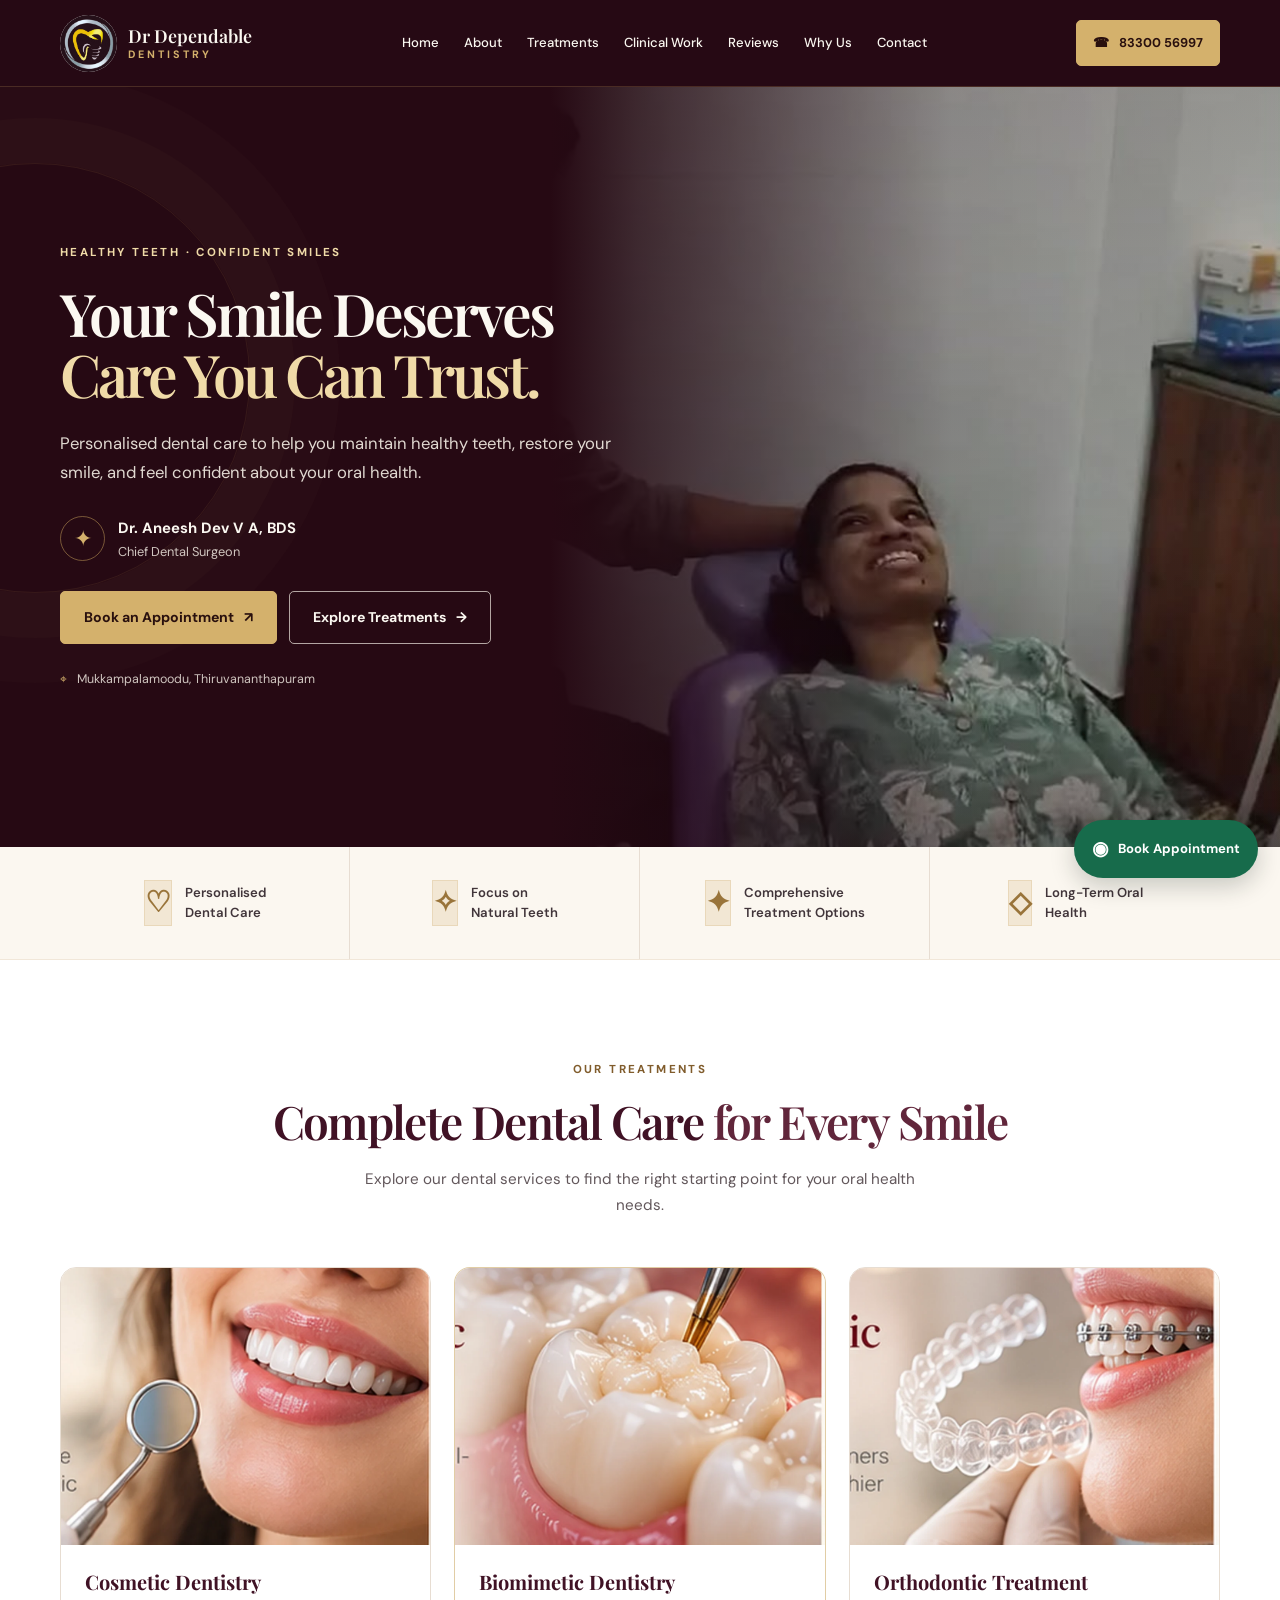
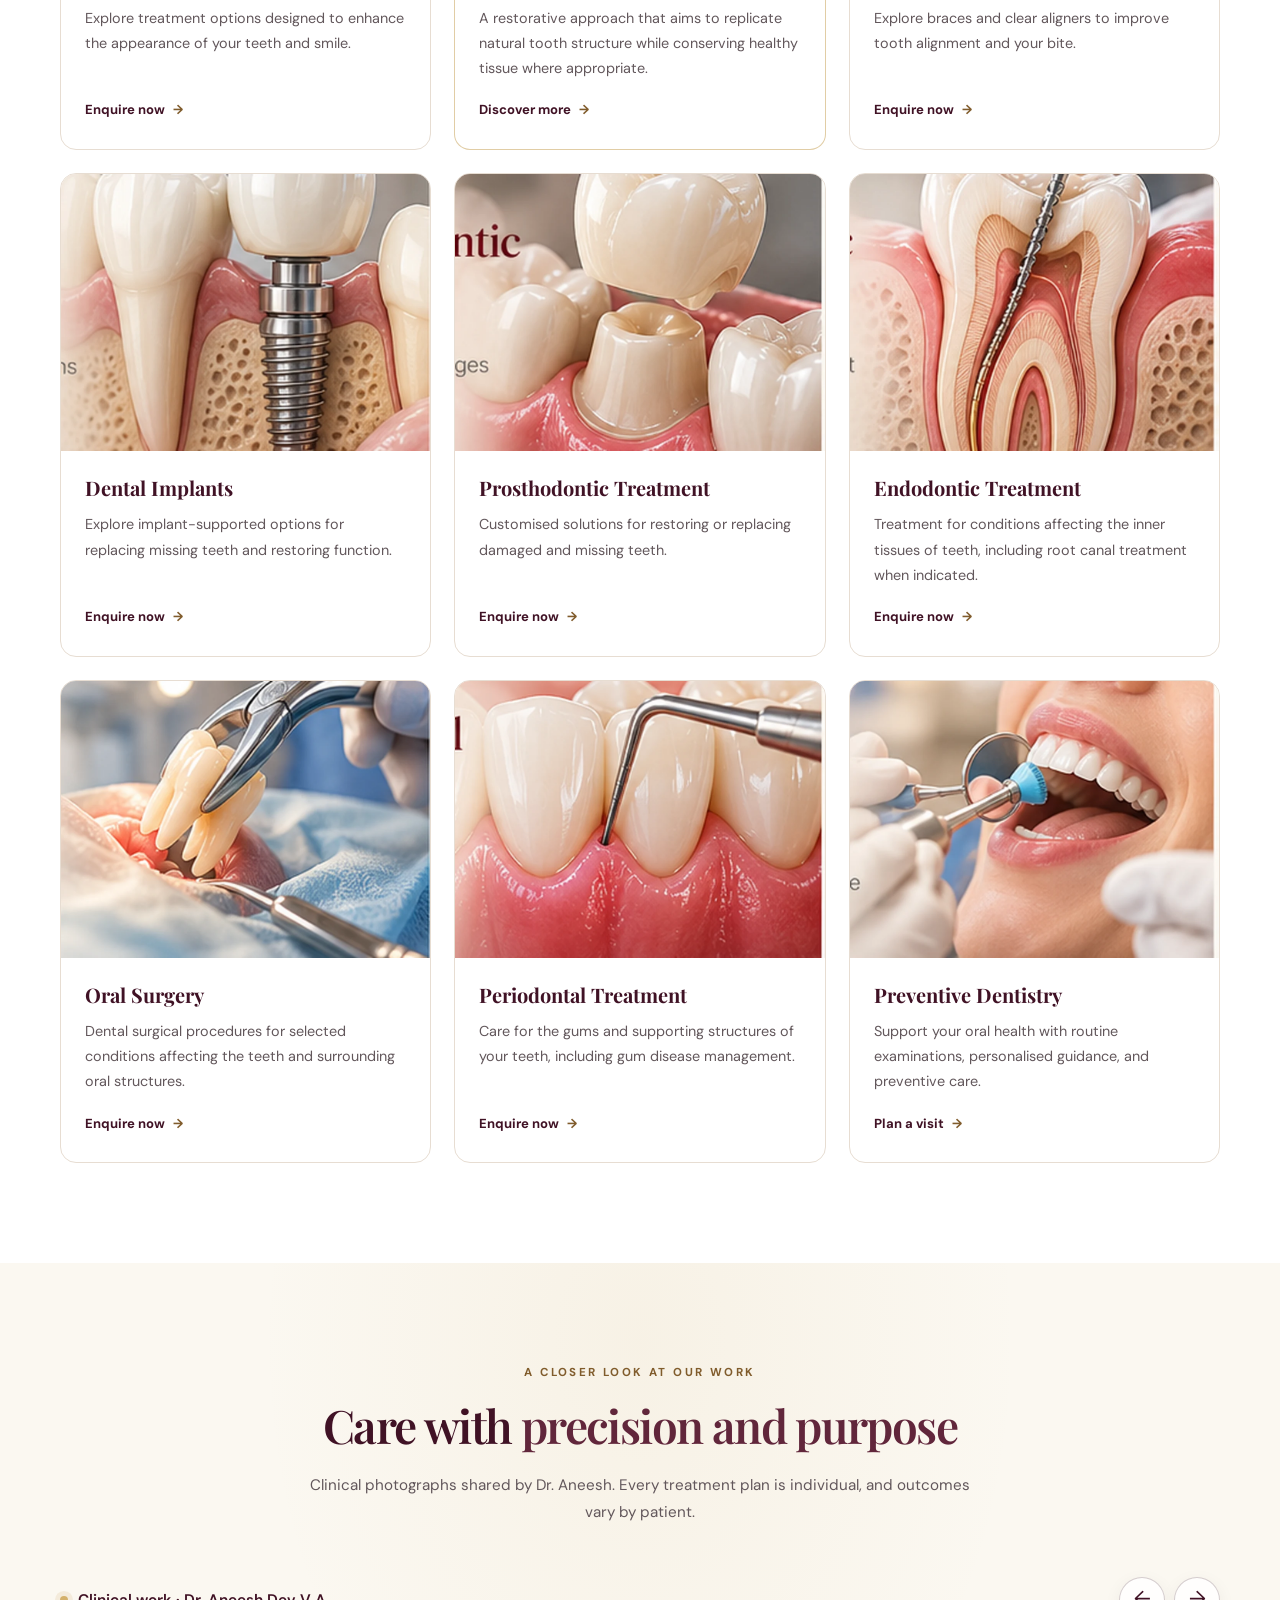
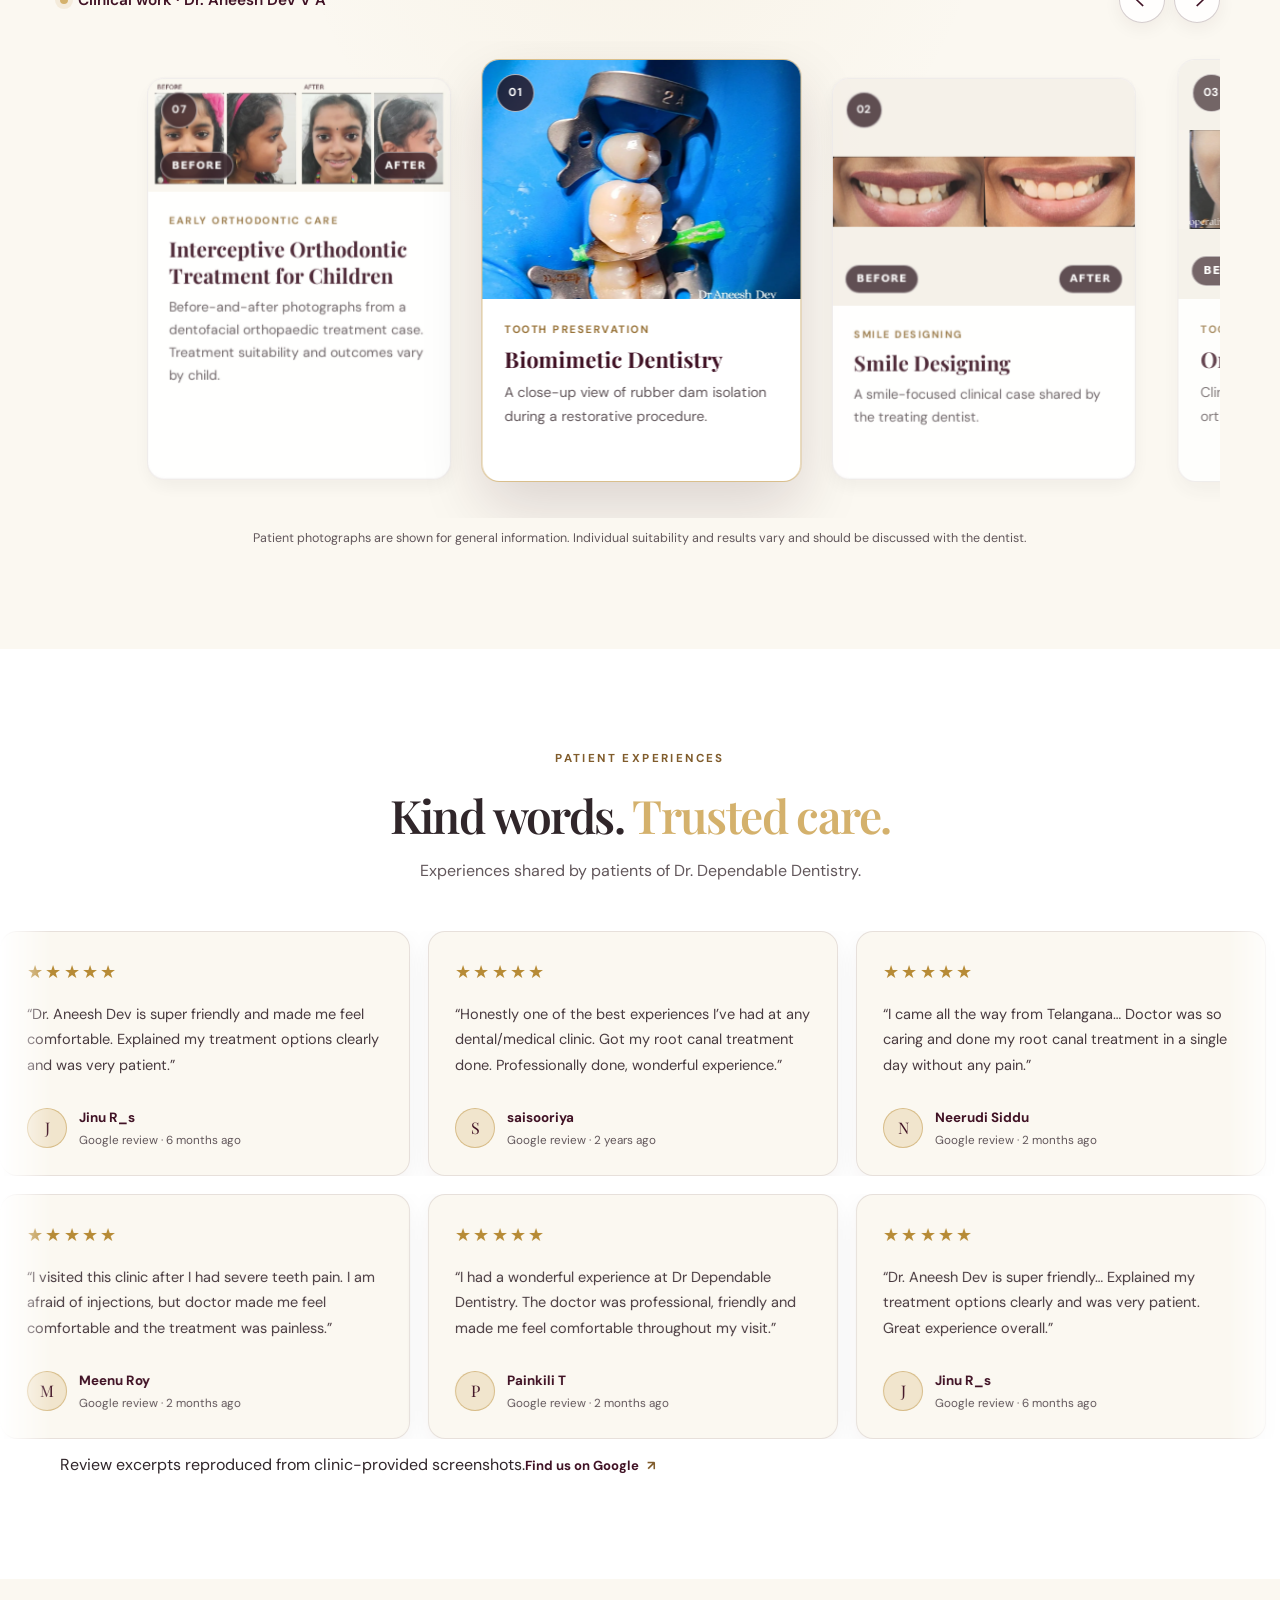
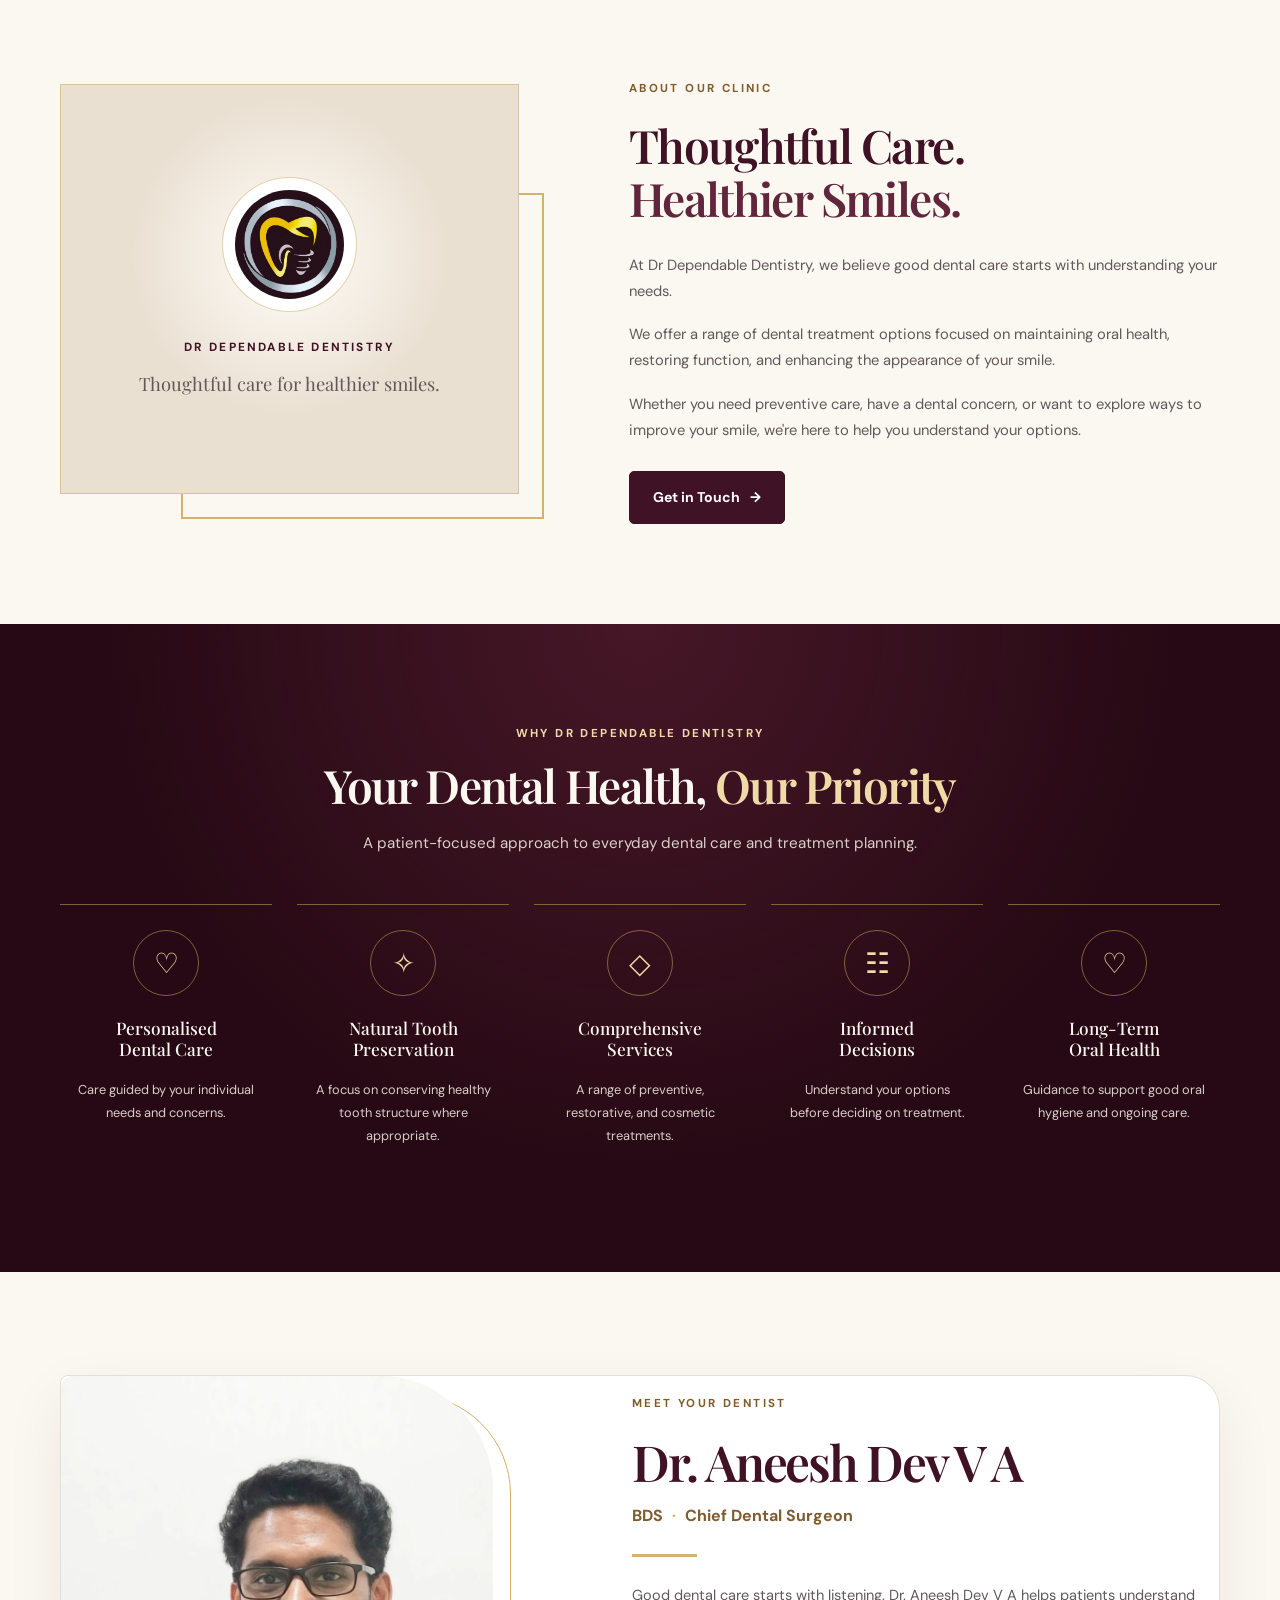
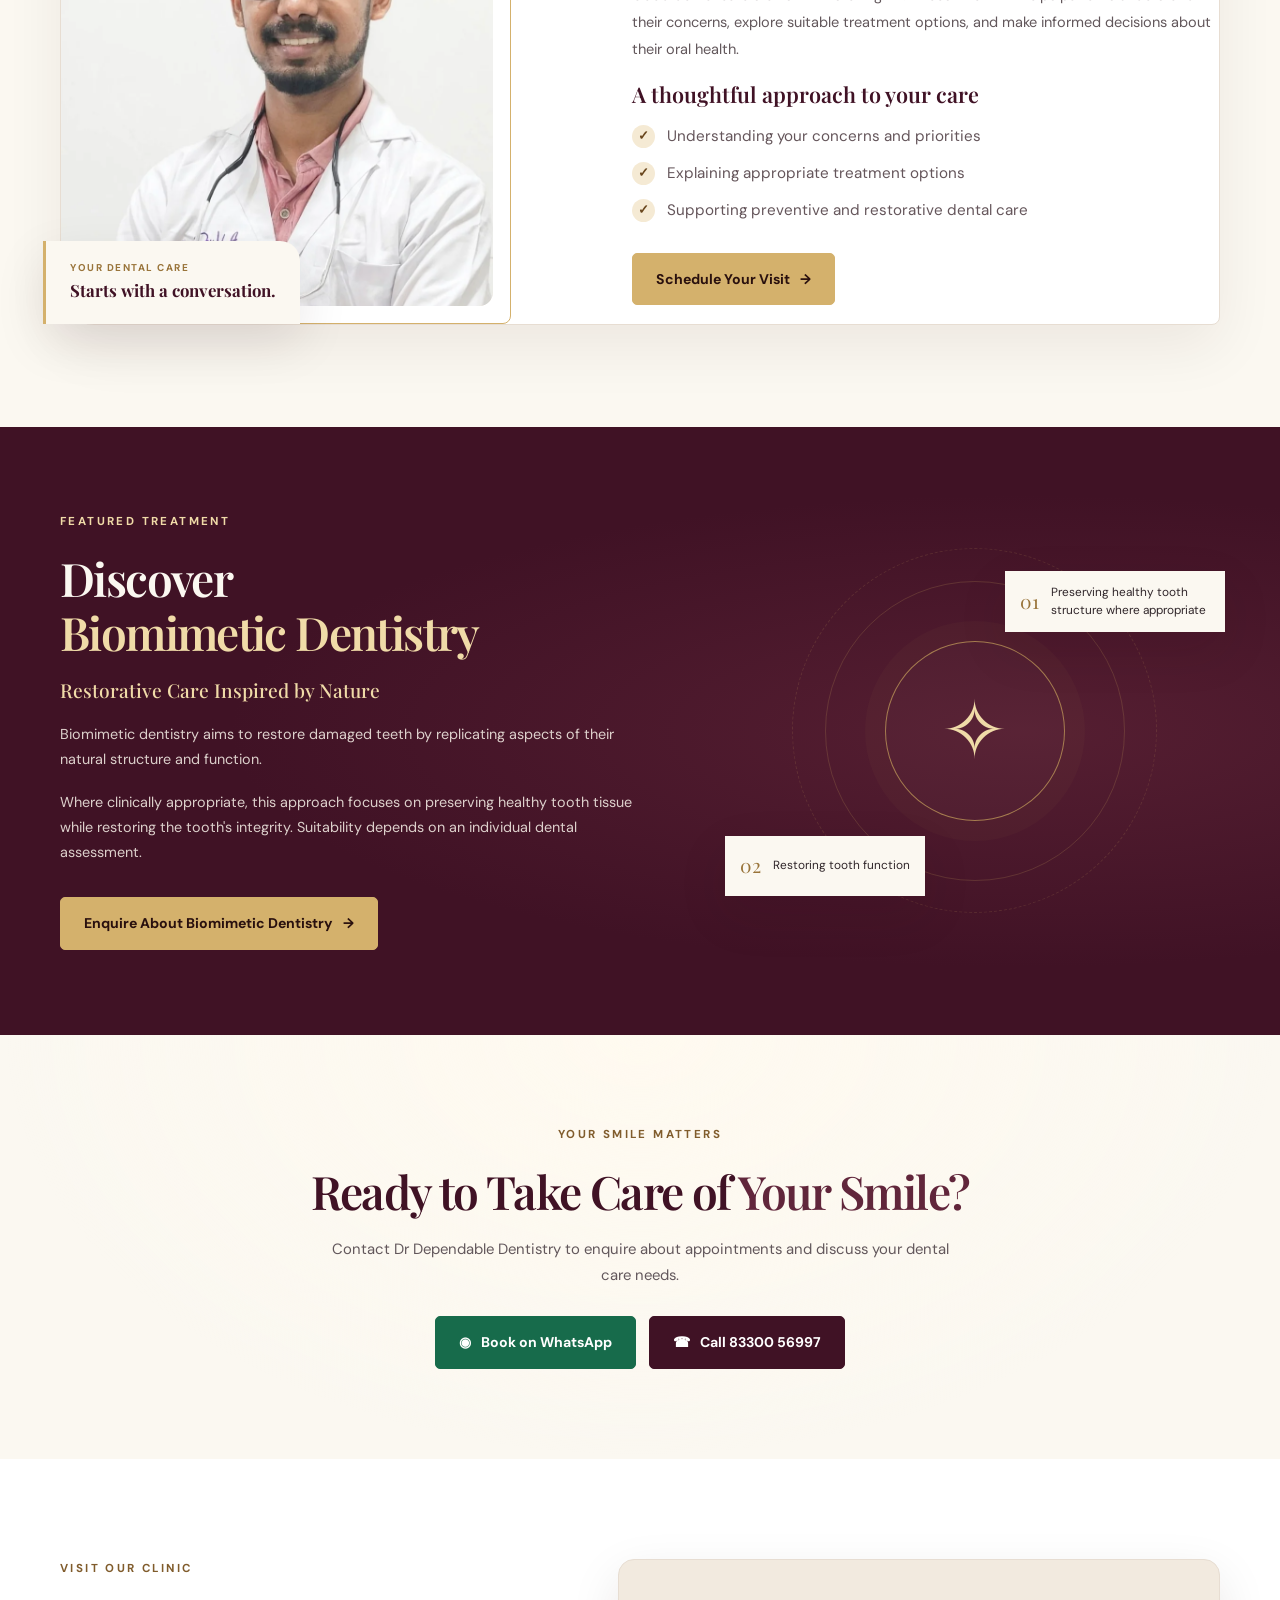
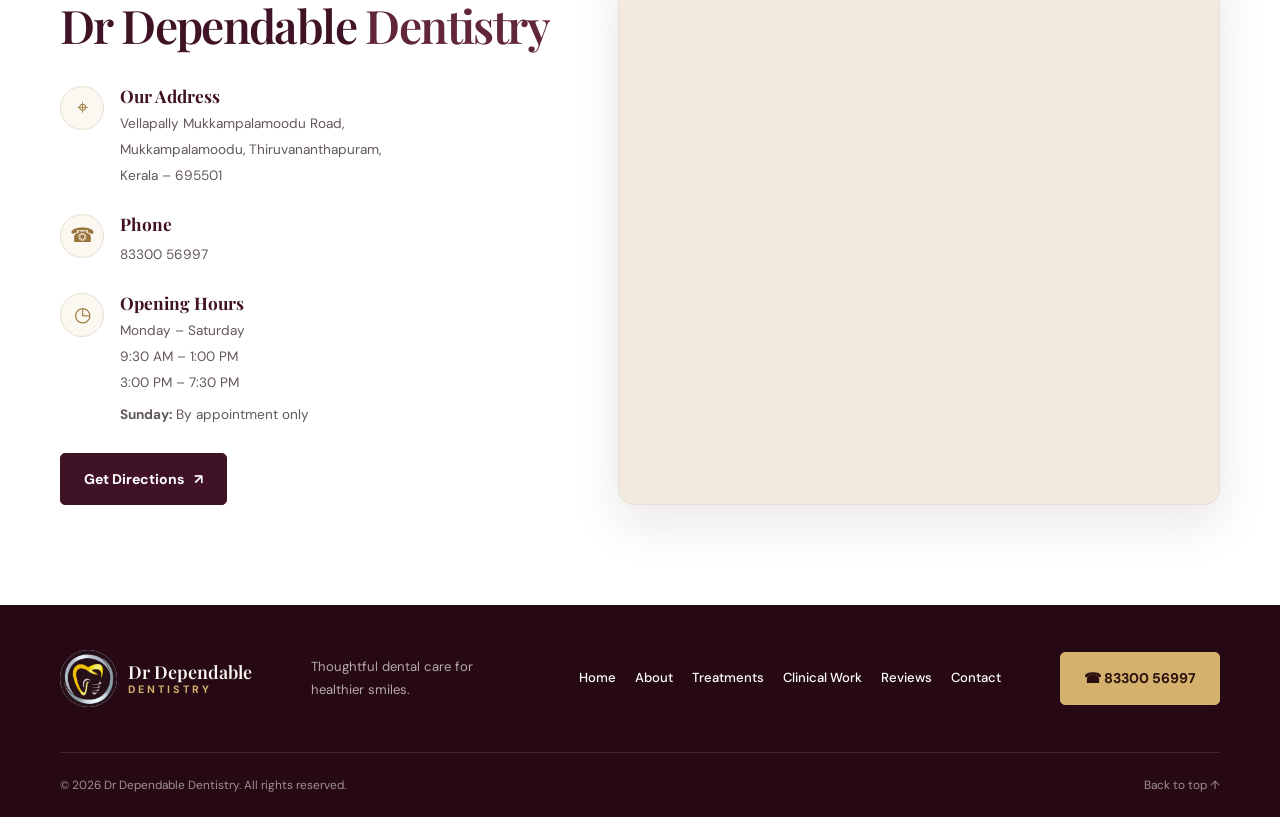
==== commit 1aa9bdf7: "Add files via upload" ====
--- a/index.html
+++ b/index.html
@@ -71,7 +71,20 @@
   <main>
 
     <!-- HERO -->
-    <section class="hero">
+    <section class="hero hero-video-enabled">
+      <div class="hero-video-layer" aria-hidden="true">
+        <video
+          class="hero-background-video"
+          muted
+          playsinline
+          loop
+          preload="none"
+          poster="assets/images/hero-clinic-poster.jpg"
+          aria-hidden="true"
+        >
+          <source src="assets/video/hero-clinic.mp4" type="video/mp4">
+        </video>
+      </div>
       <div class="hero-glow"></div>
 
       <div class="container hero-grid">
@@ -329,6 +342,19 @@
           </div>
         </div>
         <div class="clinical-gallery-track" data-gallery-track tabindex="0" aria-label="Clinical work gallery. Swipe horizontally to browse cases.">
+          <article class="case-card case-card-interceptive" data-reveal>
+            <div class="case-image-wrap case-pair-image case-interceptive-image">
+              <img src="assets/images/cases/interceptive-orthodontics-before-after.webp" alt="Before and after frontal and profile photographs for an interceptive orthodontic case using a dentofacial orthopaedic appliance" loading="lazy" decoding="async" width="1200" height="450">
+              <span class="case-index">07</span>
+              <span class="case-state case-state-before">Before</span>
+              <span class="case-state case-state-after">After</span>
+            </div>
+            <div class="case-card-copy">
+              <p class="case-category">EARLY ORTHODONTIC CARE</p>
+              <h3>Interceptive Orthodontic Treatment for Children</h3>
+              <p>Before-and-after photographs from a dentofacial orthopaedic treatment case. Treatment suitability and outcomes vary by child.</p>
+            </div>
+          </article>
           <article class="case-card" data-reveal>
             <div class="case-image-wrap case-pair-image"><img src="assets/images/cases/biomimetic-molar.webp" alt="Close-up clinical photograph of a tooth restored with rubber dam isolation" loading="lazy" width="1080" height="1080"><span class="case-index">01</span></div>
             <div class="case-card-copy"><p class="case-category">TOOTH PRESERVATION</p><h3>Biomimetic Dentistry</h3><p>A close-up view of rubber dam isolation during a restorative procedure.</p></div>
@@ -662,7 +688,7 @@
 
           <a
             class="button button-maroon"
-            href="https://www.google.com/maps/search/?api=1&query=Dr+Dependable+Dentistry"
+            href="https://www.google.com/maps/search/?api=1&query=Dr+Dependable+Dentistry+Vellapally+Mukkampalamoodu+Road+Mukkampalamoodu+695501"
             target="_blank"
             rel="noopener noreferrer"
           >
@@ -672,7 +698,7 @@
 
         <div class="map-container">
           <iframe
-            title="Find Dr Dependable Dentistry"
+            title="Find Dr Dependable Dentistry in Mukkampalamoodu"
             src="https://www.google.com/maps/embed?pb=!1m18!1m12!1m3!1d3946.591796357864!2d77.04287007501208!3d8.441684391598077!2m3!1f0!2f0!3f0!3m2!1i1024!2i768!4f13.1!3m3!1m2!1s0x3b05afe279ea4247%3A0x64aa53944d86a52!2sDr%20Dependable%20Dentistry!5e0!3m2!1sen!2sin!4v1791836398605!5m2!1sen!2sin"
             width="100%"
             height="100%"
@@ -747,5 +773,37 @@
 
   <script src="script.js" defer></script>
   <script src="carousel.js" defer></script>
+  <script>
+    // Keep video decoding off lower-end/mobile devices; the poster remains visible.
+    (() => {
+      const video = document.querySelector('.hero-background-video');
+      if (!video) return;
+      const desktop = window.matchMedia('(min-width: 768px)');
+      const reducedMotion = window.matchMedia('(prefers-reduced-motion: reduce)');
+      const syncVideo = () => {
+        if (desktop.matches && !reducedMotion.matches && !document.hidden) {
+          if (!video.querySelector('source[data-ready]')) {
+            const source = video.querySelector('source');
+            if (source) source.dataset.ready = 'true';
+            video.load();
+          }
+          const playAttempt = video.play();
+          if (playAttempt && typeof playAttempt.catch === 'function') playAttempt.catch(() => {});
+        } else {
+          video.pause();
+          video.removeAttribute('src');
+          video.querySelectorAll('source').forEach(source => source.removeAttribute('src'));
+          video.load();
+          const source = video.querySelector('source');
+          if (source) source.setAttribute('src', 'assets/video/hero-clinic.mp4');
+          if (source) delete source.dataset.ready;
+        }
+      };
+      syncVideo();
+      desktop.addEventListener?.('change', syncVideo);
+      reducedMotion.addEventListener?.('change', syncVideo);
+      document.addEventListener('visibilitychange', syncVideo);
+    })();
+  </script>
 </body>
 </html>
--- a/style.css
+++ b/style.css
@@ -8274,3 +8274,70 @@
 @media (prefers-reduced-motion: reduce) {
   .treatment-art img { transition: none; }
 }
+
+
+/* CINEMATIC HERO VIDEO — restrained, responsive, low-end-device aware */
+.hero.hero-video-enabled {
+  position: relative;
+  isolation: isolate;
+  overflow: hidden;
+  background: #260913;
+}
+.hero-video-layer {
+  position: absolute;
+  z-index: 0;
+  inset: 0 0 0 auto;
+  width: 57%;
+  overflow: hidden;
+  pointer-events: none;
+  background: #35121d url("assets/images/hero-clinic-poster.jpg") center 38% / cover no-repeat;
+}
+.hero-video-layer::before {
+  content: "";
+  position: absolute;
+  z-index: 1;
+  inset: 0;
+  background: linear-gradient(90deg, #260913 0%, rgba(38,9,19,.78) 12%, rgba(38,9,19,.24) 55%, rgba(38,9,19,.18) 100%), linear-gradient(0deg, rgba(25,5,12,.34), transparent 40%, rgba(25,5,12,.18));
+}
+.hero-background-video {
+  display: block;
+  width: 100%;
+  height: 100%;
+  object-fit: cover;
+  object-position: center 38%;
+  opacity: .88;
+}
+.hero.hero-video-enabled .hero-grid {
+  position: relative;
+  z-index: 2;
+  grid-template-columns: minmax(0, 1fr);
+  min-height: min(760px, calc(100svh - 80px));
+}
+.hero.hero-video-enabled .hero-content {
+  max-width: 650px;
+  padding-block: 26px;
+}
+.hero.hero-video-enabled .hero-visual {
+  display: none;
+}
+.hero.hero-video-enabled .hero-glow { z-index: 1; pointer-events: none; }
+@media (max-width: 767px) {
+  .hero-video-layer {
+    width: 100%;
+    opacity: .45;
+    background-position: center 35%;
+  }
+  .hero-background-video { display: none; }
+  .hero-video-layer::before {
+    background: linear-gradient(90deg, rgba(38,9,19,.9), rgba(38,9,19,.63)), linear-gradient(0deg, rgba(38,9,19,.72), rgba(38,9,19,.12));
+  }
+  .hero.hero-video-enabled .hero-grid {
+    min-height: 0;
+    padding-top: 76px;
+    padding-bottom: 58px;
+  }
+  .hero.hero-video-enabled .hero-content { padding-block: 18px; }
+}
+@media (prefers-reduced-motion: reduce) {
+  .hero-background-video { display: none; }
+}
--- a/carousel.css
+++ b/carousel.css
@@ -552,3 +552,57 @@
 @media (prefers-reduced-motion: reduce) {
   .case-card, .case-image-wrap img { transition: none !important; animation: none !important; }
 }
+
+
+/* Performance-first clinical gallery refinement:
+   native scroll snapping, restrained active-state styling, no continuous transforms. */
+.clinical-gallery-track {
+  scroll-behavior: smooth;
+  scroll-snap-type: x mandatory;
+  contain: layout paint;
+}
+.case-card {
+  transform: none;
+  transition: border-color 160ms ease, box-shadow 160ms ease;
+  box-shadow: 0 8px 22px rgba(49, 11, 24, 0.06);
+}
+.case-card:hover {
+  transform: none;
+  border-color: rgba(201, 164, 92, 0.55);
+  box-shadow: 0 10px 26px rgba(49, 11, 24, 0.09);
+}
+.case-card.is-gallery-active {
+  border-color: rgba(201, 164, 92, 0.7);
+}
+.case-card .case-image-wrap img,
+.case-card:hover .case-image-wrap img {
+  transform: none;
+  transition: none;
+}
+.case-interceptive-image {
+  aspect-ratio: 1200 / 450;
+  background: #faf7f0;
+}
+.case-interceptive-image img {
+  object-fit: contain;
+}
+.case-card-interceptive .case-card-copy h3 {
+  max-width: 22ch;
+}
+@media (max-width: 767px) {
+  .clinical-gallery-track {
+    grid-auto-columns: minmax(82%, 82%);
+    gap: 14px;
+    scroll-padding-inline: 4px;
+    scrollbar-width: none;
+    padding-bottom: 14px;
+  }
+  .clinical-gallery-track::-webkit-scrollbar { display: none; }
+  .case-card { border-radius: 16px; }
+  .case-interceptive-image { aspect-ratio: 1.6 / 1; }
+  .case-card-interceptive .case-card-copy { padding: 18px 18px 21px; }
+}
+@media (prefers-reduced-motion: reduce) {
+  .clinical-gallery-track { scroll-behavior: auto; }
+  .case-card { transition: none; }
+}
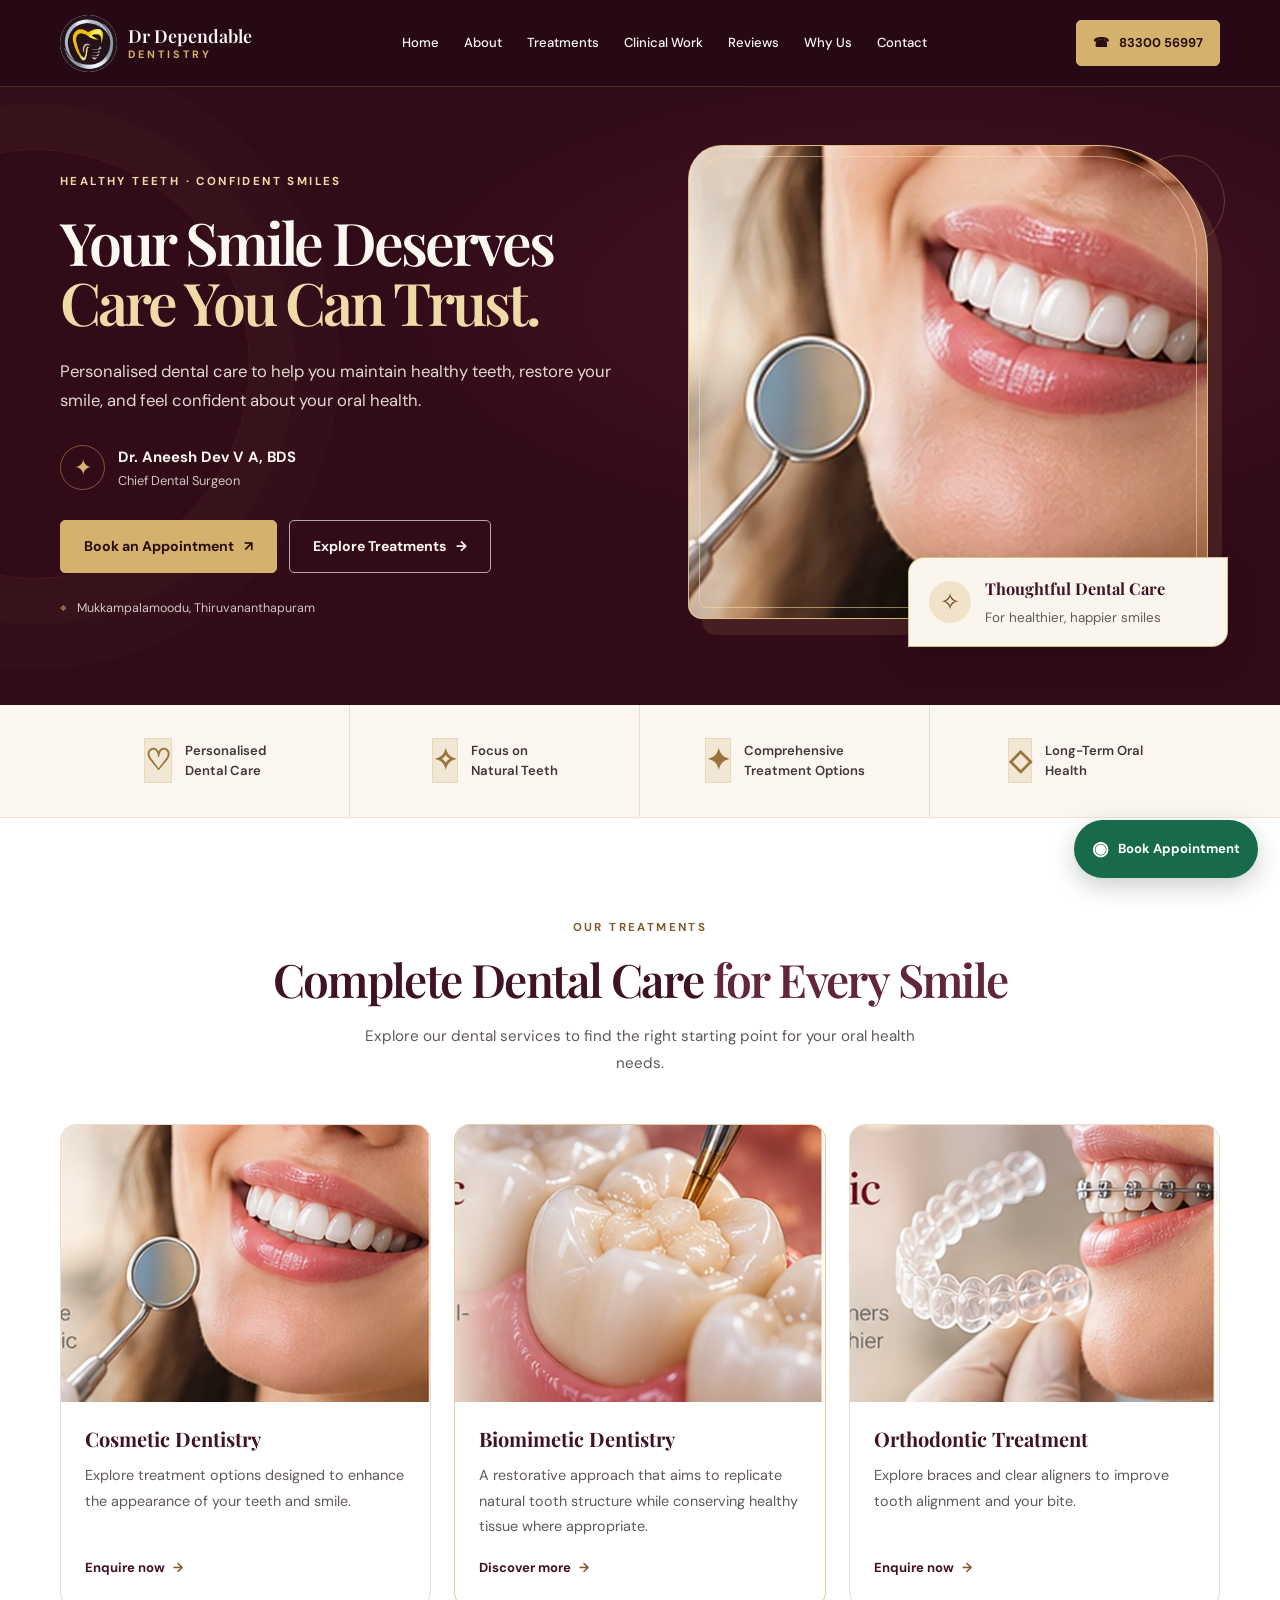
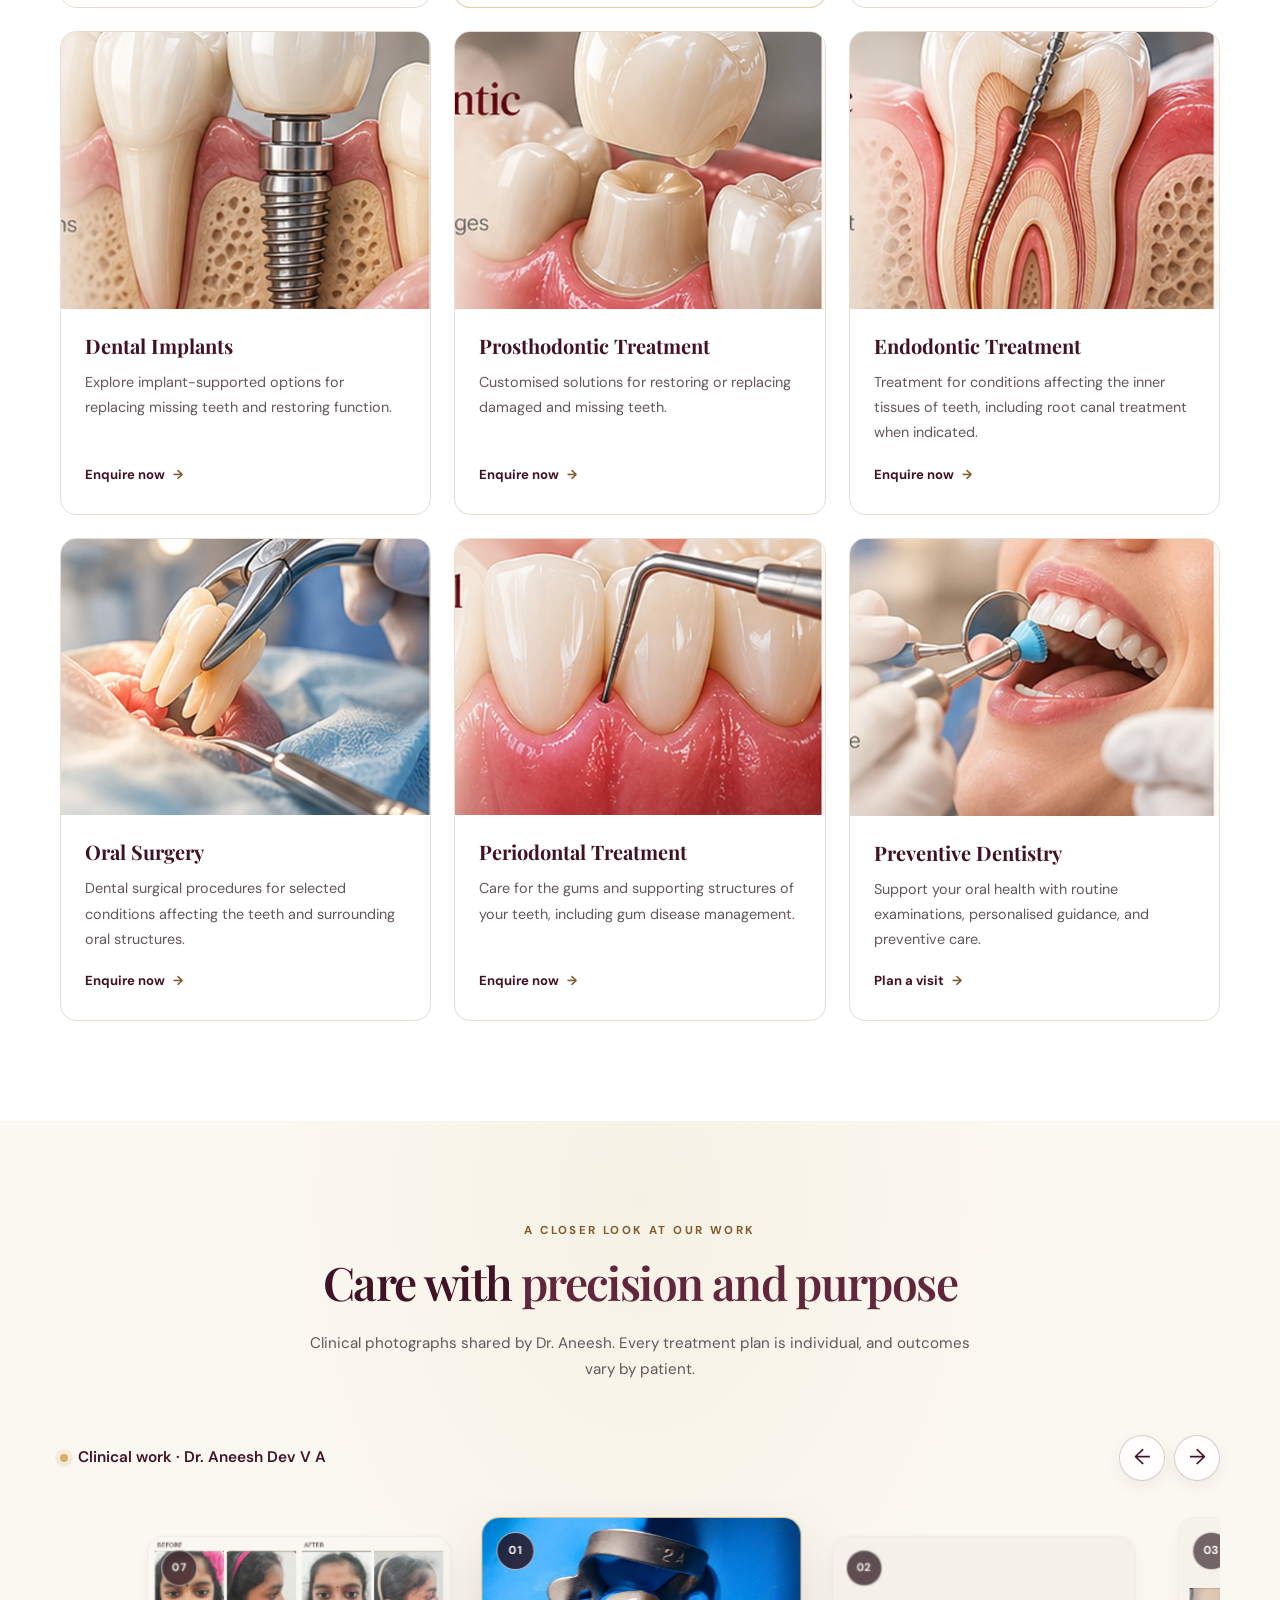
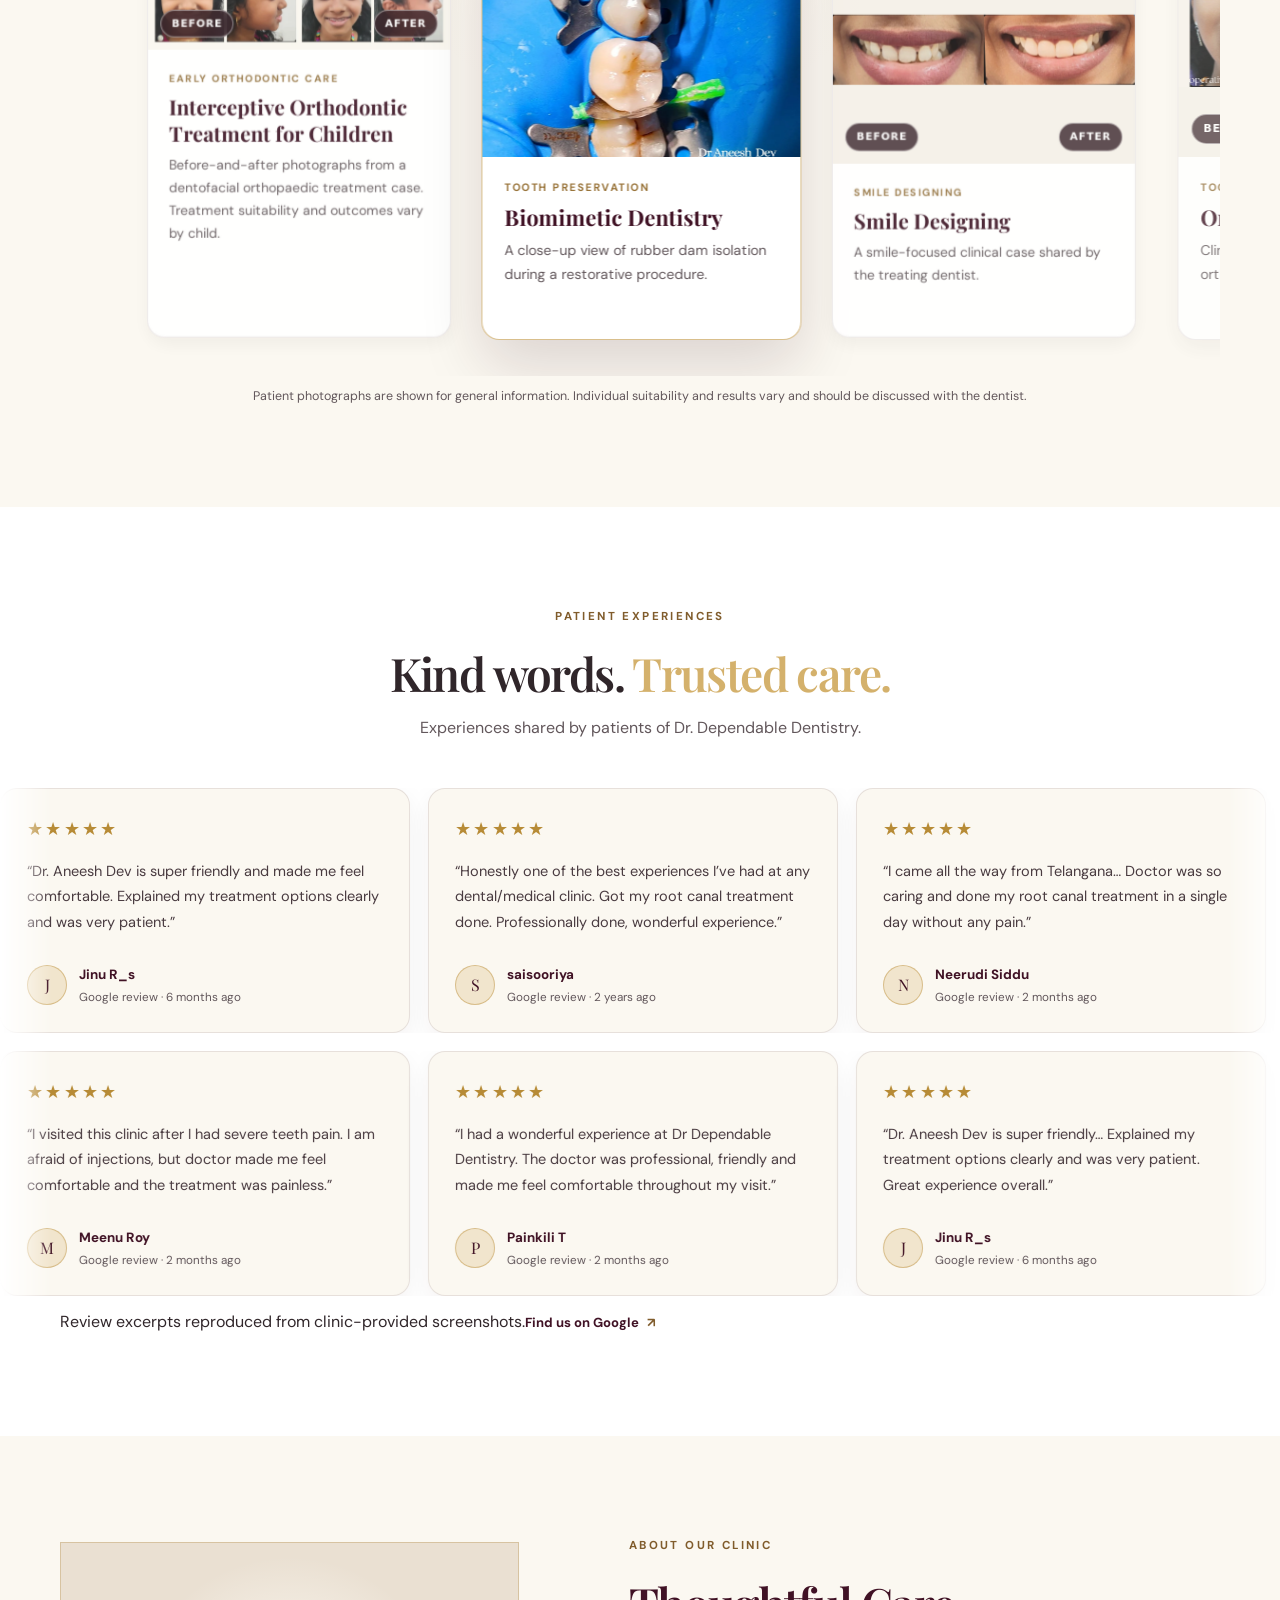
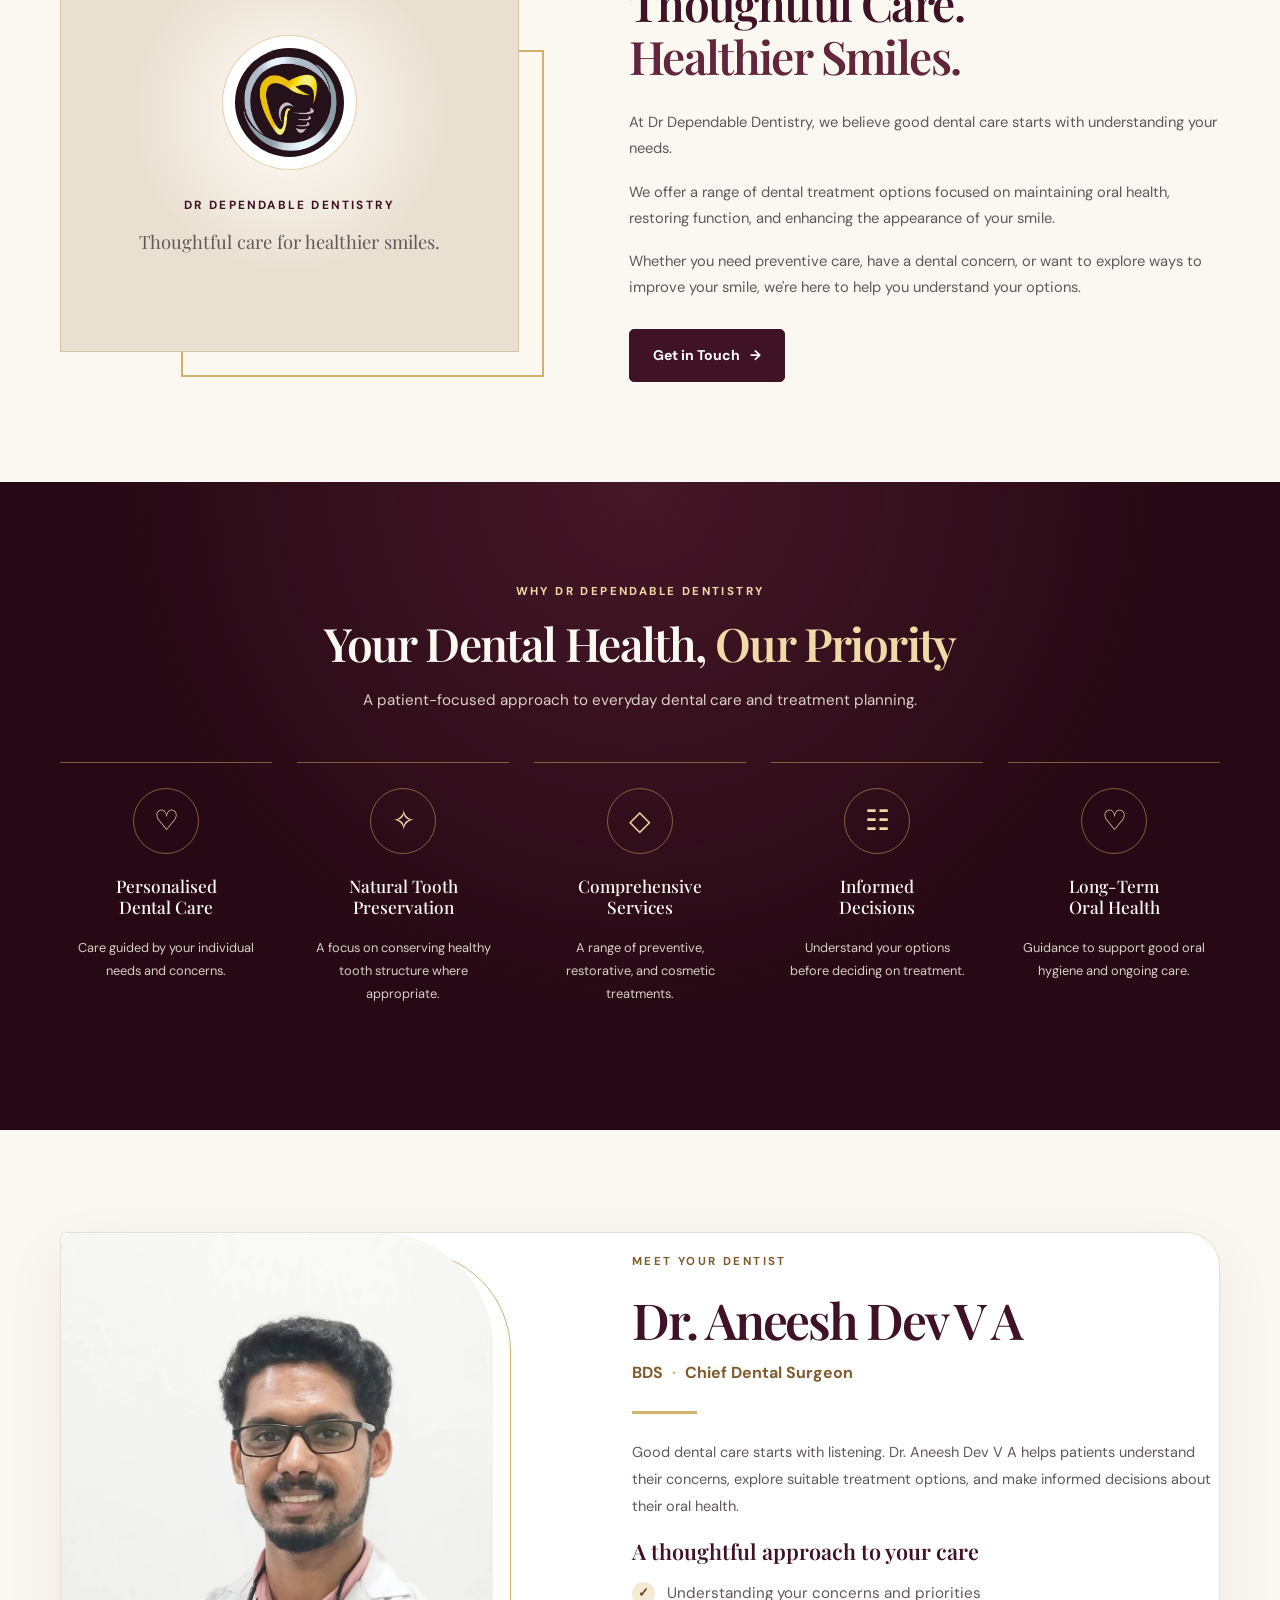
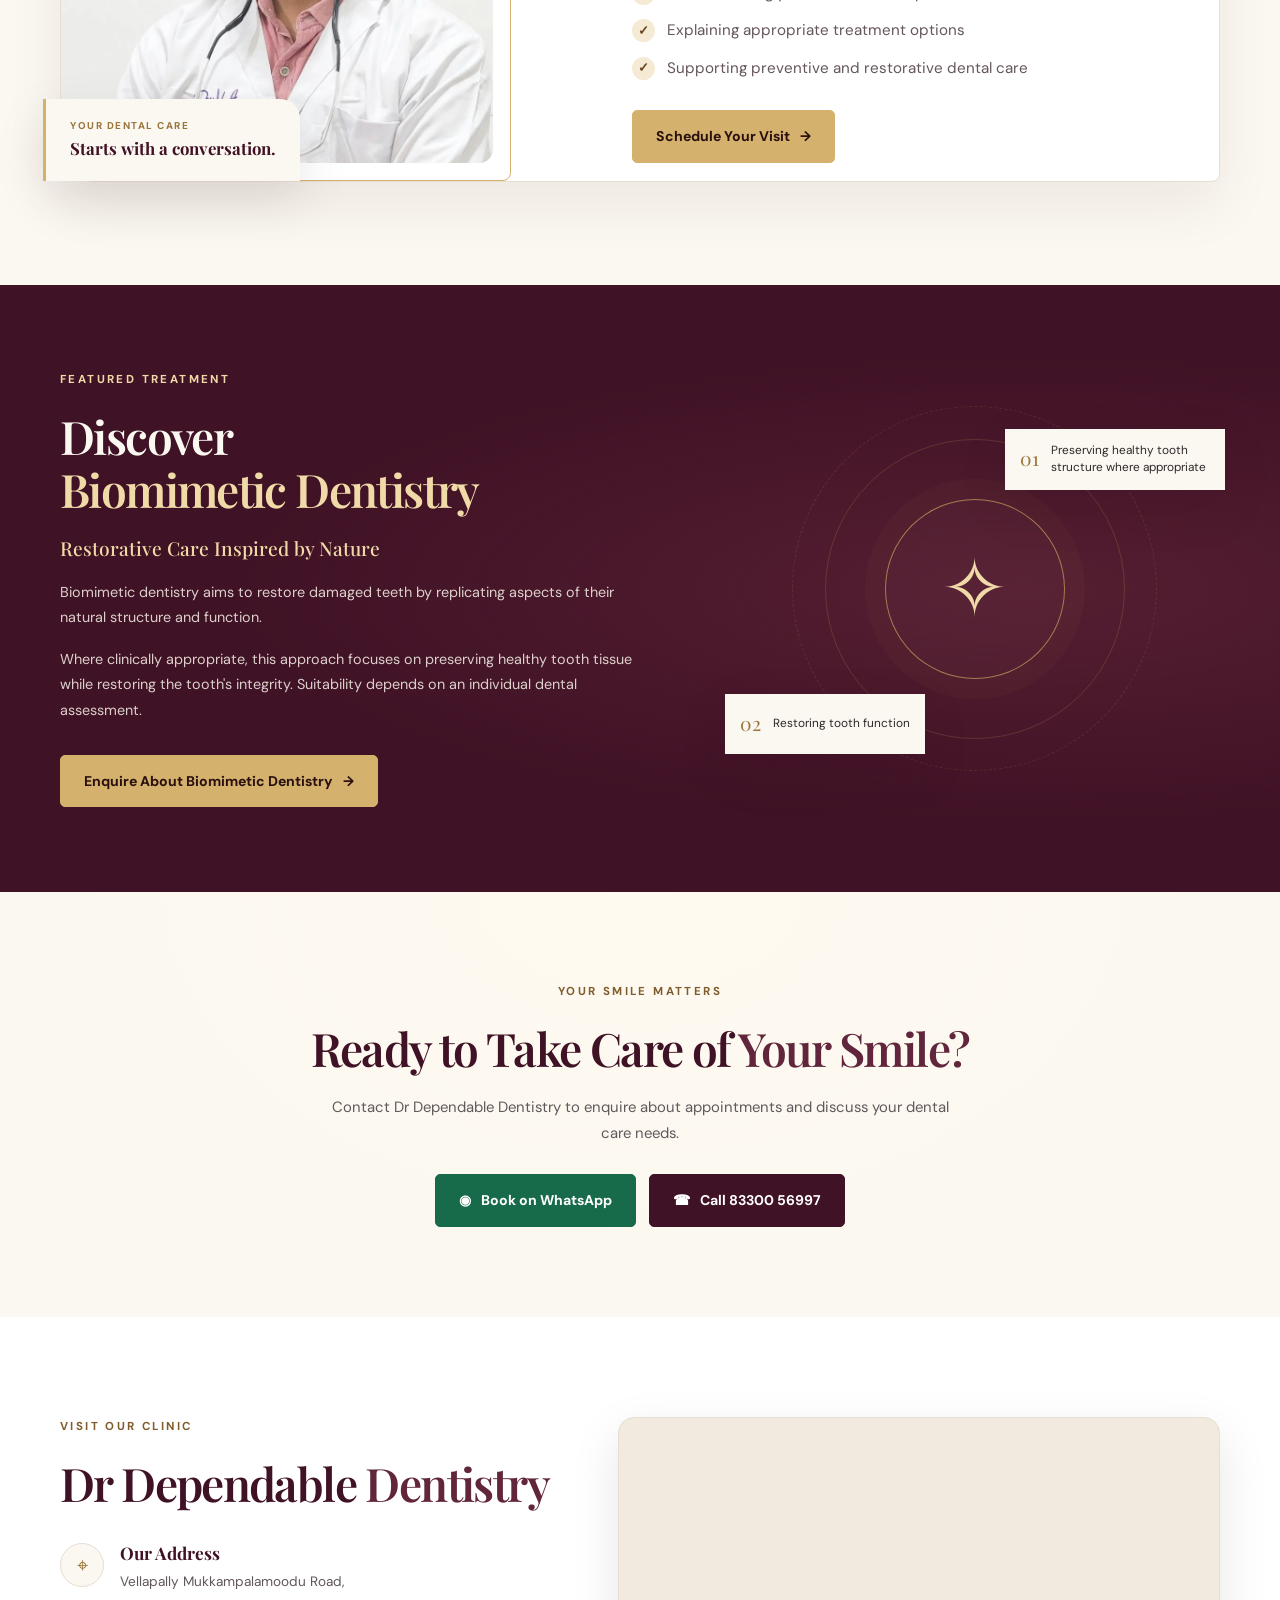
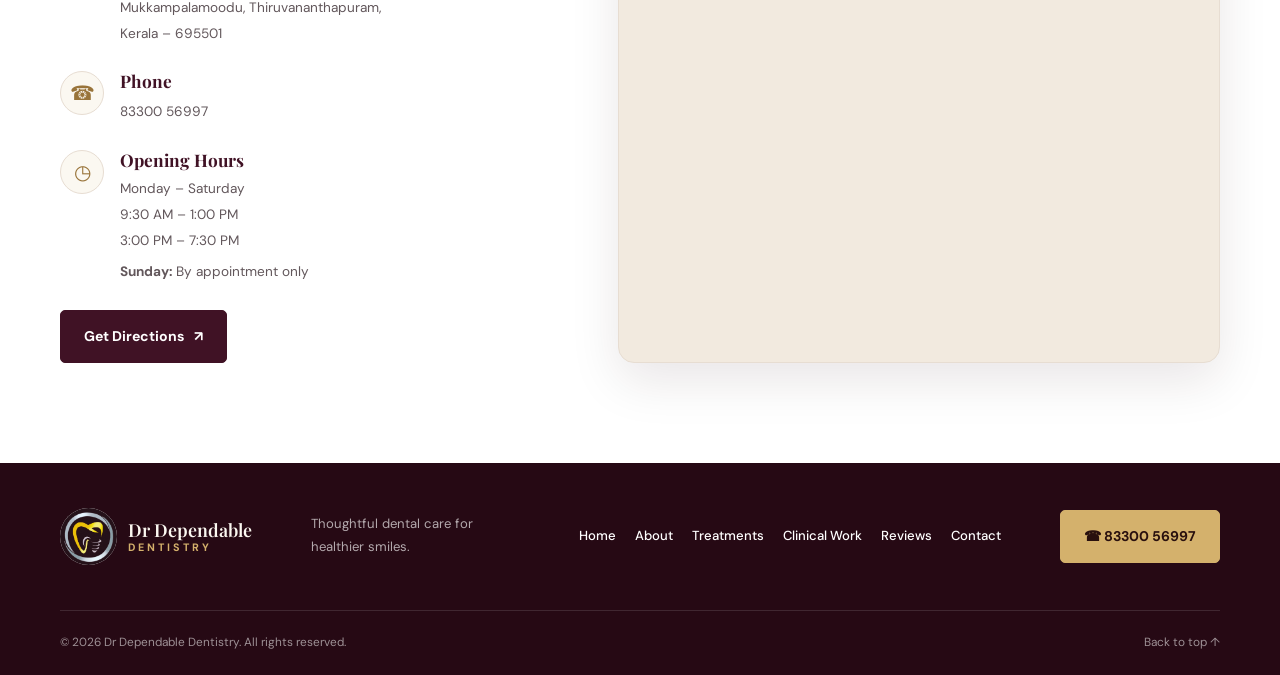
==== commit 8f15e9a9: "Add files via upload" ====
--- a/index.html
+++ b/index.html
@@ -16,10 +16,24 @@
   <link rel="stylesheet" href="style.css">
   <link rel="stylesheet" href="carousel.css">
 
- <link rel="icon" type="image/svg+xml" href="assets/images/clinic-logo.svg">
+ <link rel="icon" type="image/webp" href="assets/images/clinic-logo-correct.webp">
 </head>
 
 <body>
+
+  <!-- Lightweight branded intro; content remains available if JavaScript is disabled. -->
+  <div class="brand-preloader" id="brand-preloader" role="status" aria-live="polite" aria-label="Loading Dr Dependable Dentistry" data-preloader>
+    <div class="brand-preloader__inner">
+      <img class="brand-preloader__logo" src="assets/images/clinic-logo-correct.webp" alt="" width="112" height="112" fetchpriority="high">
+      <div class="brand-preloader__name">
+        <span class="brand-preloader__title">Dr Dependable Dentistry</span>
+        <span class="brand-preloader__rule" aria-hidden="true"></span>
+        <span class="brand-preloader__caption">Care you can trust</span>
+      </div>
+      <span class="brand-preloader__progress" aria-hidden="true"><span></span></span>
+    </div>
+  </div>
+
 
   <!-- HEADER -->
   <header class="site-header" id="top">
@@ -27,7 +41,7 @@
 
       <a class="brand" href="#top" aria-label="Dr Dependable Dentistry home">
         <img
-          src="assets/images/clinic-logo.svg"
+          src="assets/images/clinic-logo-correct.webp"
           alt="Dr Dependable Dentistry logo"
           class="brand-logo"
         >
@@ -71,20 +85,7 @@
   <main>
 
     <!-- HERO -->
-    <section class="hero hero-video-enabled">
-      <div class="hero-video-layer" aria-hidden="true">
-        <video
-          class="hero-background-video"
-          muted
-          playsinline
-          loop
-          preload="none"
-          poster="assets/images/hero-clinic-poster.jpg"
-          aria-hidden="true"
-        >
-          <source src="assets/video/hero-clinic.mp4" type="video/mp4">
-        </video>
-      </div>
+    <section class="hero">
       <div class="hero-glow"></div>
 
       <div class="container hero-grid">
@@ -421,7 +422,7 @@
           <div class="about-image-placeholder">
             <div class="about-emblem">
               <img
-                src="assets/images/clinic-logo.svg"
+                src="assets/images/clinic-logo-correct.webp"
                 alt=""
                 loading="lazy"
               >
@@ -721,7 +722,7 @@
 
       <a class="brand footer-brand" href="#top">
         <img
-          src="assets/images/clinic-logo.svg"
+          src="assets/images/clinic-logo-correct.webp"
           alt=""
           class="brand-logo"
           loading="lazy"
@@ -771,39 +772,30 @@
   </a>
 
 
+
+  <script>
+    (() => {
+      const loader = document.getElementById('brand-preloader');
+      if (!loader) return;
+      const finish = () => {
+        if (loader.classList.contains('is-finished')) return;
+        loader.classList.add('is-finished');
+        document.body.classList.add('page-ready');
+        window.setTimeout(() => loader.remove(), 520);
+      };
+      const start = performance.now ? performance.now() : Date.now();
+      const reveal = () => {
+        const elapsed = (performance.now ? performance.now() : Date.now()) - start;
+        window.setTimeout(finish, Math.max(420 - elapsed, 0));
+      };
+      if (document.readyState === 'loading') {
+        document.addEventListener('DOMContentLoaded', reveal, { once: true });
+      } else { reveal(); }
+      window.setTimeout(finish, 2200);
+      if (window.matchMedia && window.matchMedia('(prefers-reduced-motion: reduce)').matches) finish();
+    })();
+  </script>
   <script src="script.js" defer></script>
   <script src="carousel.js" defer></script>
-  <script>
-    // Keep video decoding off lower-end/mobile devices; the poster remains visible.
-    (() => {
-      const video = document.querySelector('.hero-background-video');
-      if (!video) return;
-      const desktop = window.matchMedia('(min-width: 768px)');
-      const reducedMotion = window.matchMedia('(prefers-reduced-motion: reduce)');
-      const syncVideo = () => {
-        if (desktop.matches && !reducedMotion.matches && !document.hidden) {
-          if (!video.querySelector('source[data-ready]')) {
-            const source = video.querySelector('source');
-            if (source) source.dataset.ready = 'true';
-            video.load();
-          }
-          const playAttempt = video.play();
-          if (playAttempt && typeof playAttempt.catch === 'function') playAttempt.catch(() => {});
-        } else {
-          video.pause();
-          video.removeAttribute('src');
-          video.querySelectorAll('source').forEach(source => source.removeAttribute('src'));
-          video.load();
-          const source = video.querySelector('source');
-          if (source) source.setAttribute('src', 'assets/video/hero-clinic.mp4');
-          if (source) delete source.dataset.ready;
-        }
-      };
-      syncVideo();
-      desktop.addEventListener?.('change', syncVideo);
-      reducedMotion.addEventListener?.('change', syncVideo);
-      document.addEventListener('visibilitychange', syncVideo);
-    })();
-  </script>
 </body>
 </html>
--- a/style.css
+++ b/style.css
@@ -8276,68 +8276,105 @@
 }
 
 
-/* CINEMATIC HERO VIDEO — restrained, responsive, low-end-device aware */
-.hero.hero-video-enabled {
-  position: relative;
-  isolation: isolate;
+
+
+/* BRANDED INTRO — restrained, lightweight and reduced-motion aware */
+.brand-preloader {
+  position: fixed;
+  inset: 0;
+  z-index: 99999;
+  display: grid;
+  place-items: center;
+  padding: 24px;
+  background: #2b0b16;
+  color: #f8f1e7;
+  opacity: 1;
+  visibility: visible;
+  transition: opacity 360ms ease, visibility 360ms ease;
+}
+.brand-preloader.is-finished {
+  opacity: 0;
+  visibility: hidden;
+  pointer-events: none;
+}
+.brand-preloader__inner {
+  display: flex;
+  flex-direction: column;
+  align-items: center;
+  text-align: center;
+  gap: 18px;
+  transform: translateY(0);
+  animation: brand-intro-arrive 650ms cubic-bezier(.2,.75,.25,1) both;
+}
+.brand-preloader__logo {
+  display: block;
+  width: clamp(76px, 18vw, 108px);
+  height: auto;
+  aspect-ratio: 1;
+  object-fit: contain;
+  border-radius: 50%;
+  animation: brand-logo-breathe 1.8s ease-in-out infinite;
+}
+.brand-preloader__name { display: grid; justify-items: center; gap: 10px; }
+.brand-preloader__title {
+  font-family: "Playfair Display", Georgia, serif;
+  font-size: clamp(24px, 5vw, 34px);
+  font-weight: 600;
+  letter-spacing: .015em;
+  line-height: 1.15;
+}
+.brand-preloader__rule {
+  display: block;
+  width: 54px;
+  height: 2px;
+  border-radius: 99px;
+  background: #c8a15a;
+  transform-origin: center;
+  animation: brand-rule-draw 700ms 180ms ease both;
+}
+.brand-preloader__caption {
+  color: rgba(248,241,231,.72);
+  font: 500 10px/1.4 "DM Sans", Arial, sans-serif;
+  letter-spacing: .24em;
+  text-transform: uppercase;
+}
+.brand-preloader__progress {
+  display: block;
+  width: 112px;
+  height: 2px;
+  margin-top: 7px;
   overflow: hidden;
-  background: #260913;
-}
-.hero-video-layer {
-  position: absolute;
-  z-index: 0;
-  inset: 0 0 0 auto;
-  width: 57%;
-  overflow: hidden;
-  pointer-events: none;
-  background: #35121d url("assets/images/hero-clinic-poster.jpg") center 38% / cover no-repeat;
-}
-.hero-video-layer::before {
-  content: "";
-  position: absolute;
-  z-index: 1;
-  inset: 0;
-  background: linear-gradient(90deg, #260913 0%, rgba(38,9,19,.78) 12%, rgba(38,9,19,.24) 55%, rgba(38,9,19,.18) 100%), linear-gradient(0deg, rgba(25,5,12,.34), transparent 40%, rgba(25,5,12,.18));
-}
-.hero-background-video {
+  border-radius: 10px;
+  background: rgba(248,241,231,.16);
+}
+.brand-preloader__progress span {
   display: block;
-  width: 100%;
+  width: 38%;
   height: 100%;
-  object-fit: cover;
-  object-position: center 38%;
-  opacity: .88;
-}
-.hero.hero-video-enabled .hero-grid {
-  position: relative;
-  z-index: 2;
-  grid-template-columns: minmax(0, 1fr);
-  min-height: min(760px, calc(100svh - 80px));
-}
-.hero.hero-video-enabled .hero-content {
-  max-width: 650px;
-  padding-block: 26px;
-}
-.hero.hero-video-enabled .hero-visual {
-  display: none;
-}
-.hero.hero-video-enabled .hero-glow { z-index: 1; pointer-events: none; }
-@media (max-width: 767px) {
-  .hero-video-layer {
-    width: 100%;
-    opacity: .45;
-    background-position: center 35%;
-  }
-  .hero-background-video { display: none; }
-  .hero-video-layer::before {
-    background: linear-gradient(90deg, rgba(38,9,19,.9), rgba(38,9,19,.63)), linear-gradient(0deg, rgba(38,9,19,.72), rgba(38,9,19,.12));
-  }
-  .hero.hero-video-enabled .hero-grid {
-    min-height: 0;
-    padding-top: 76px;
-    padding-bottom: 58px;
-  }
-  .hero.hero-video-enabled .hero-content { padding-block: 18px; }
+  border-radius: inherit;
+  background: #c8a15a;
+  animation: brand-progress 1.1s ease-in-out infinite;
+}
+@keyframes brand-intro-arrive {
+  from { opacity: 0; transform: translateY(9px); }
+  to { opacity: 1; transform: translateY(0); }
+}
+@keyframes brand-logo-breathe {
+  0%, 100% { transform: scale(1); }
+  50% { transform: scale(1.035); }
+}
+@keyframes brand-rule-draw {
+  from { transform: scaleX(0); opacity: .45; }
+  to { transform: scaleX(1); opacity: 1; }
+}
+@keyframes brand-progress {
+  from { transform: translateX(-115%); }
+  to { transform: translateX(300%); }
 }
 @media (prefers-reduced-motion: reduce) {
-  .hero-background-video { display: none; }
-}
+  .brand-preloader,
+  .brand-preloader__inner,
+  .brand-preloader__logo,
+  .brand-preloader__rule,
+  .brand-preloader__progress span { animation: none !important; transition-duration: .01ms !important; }
+}
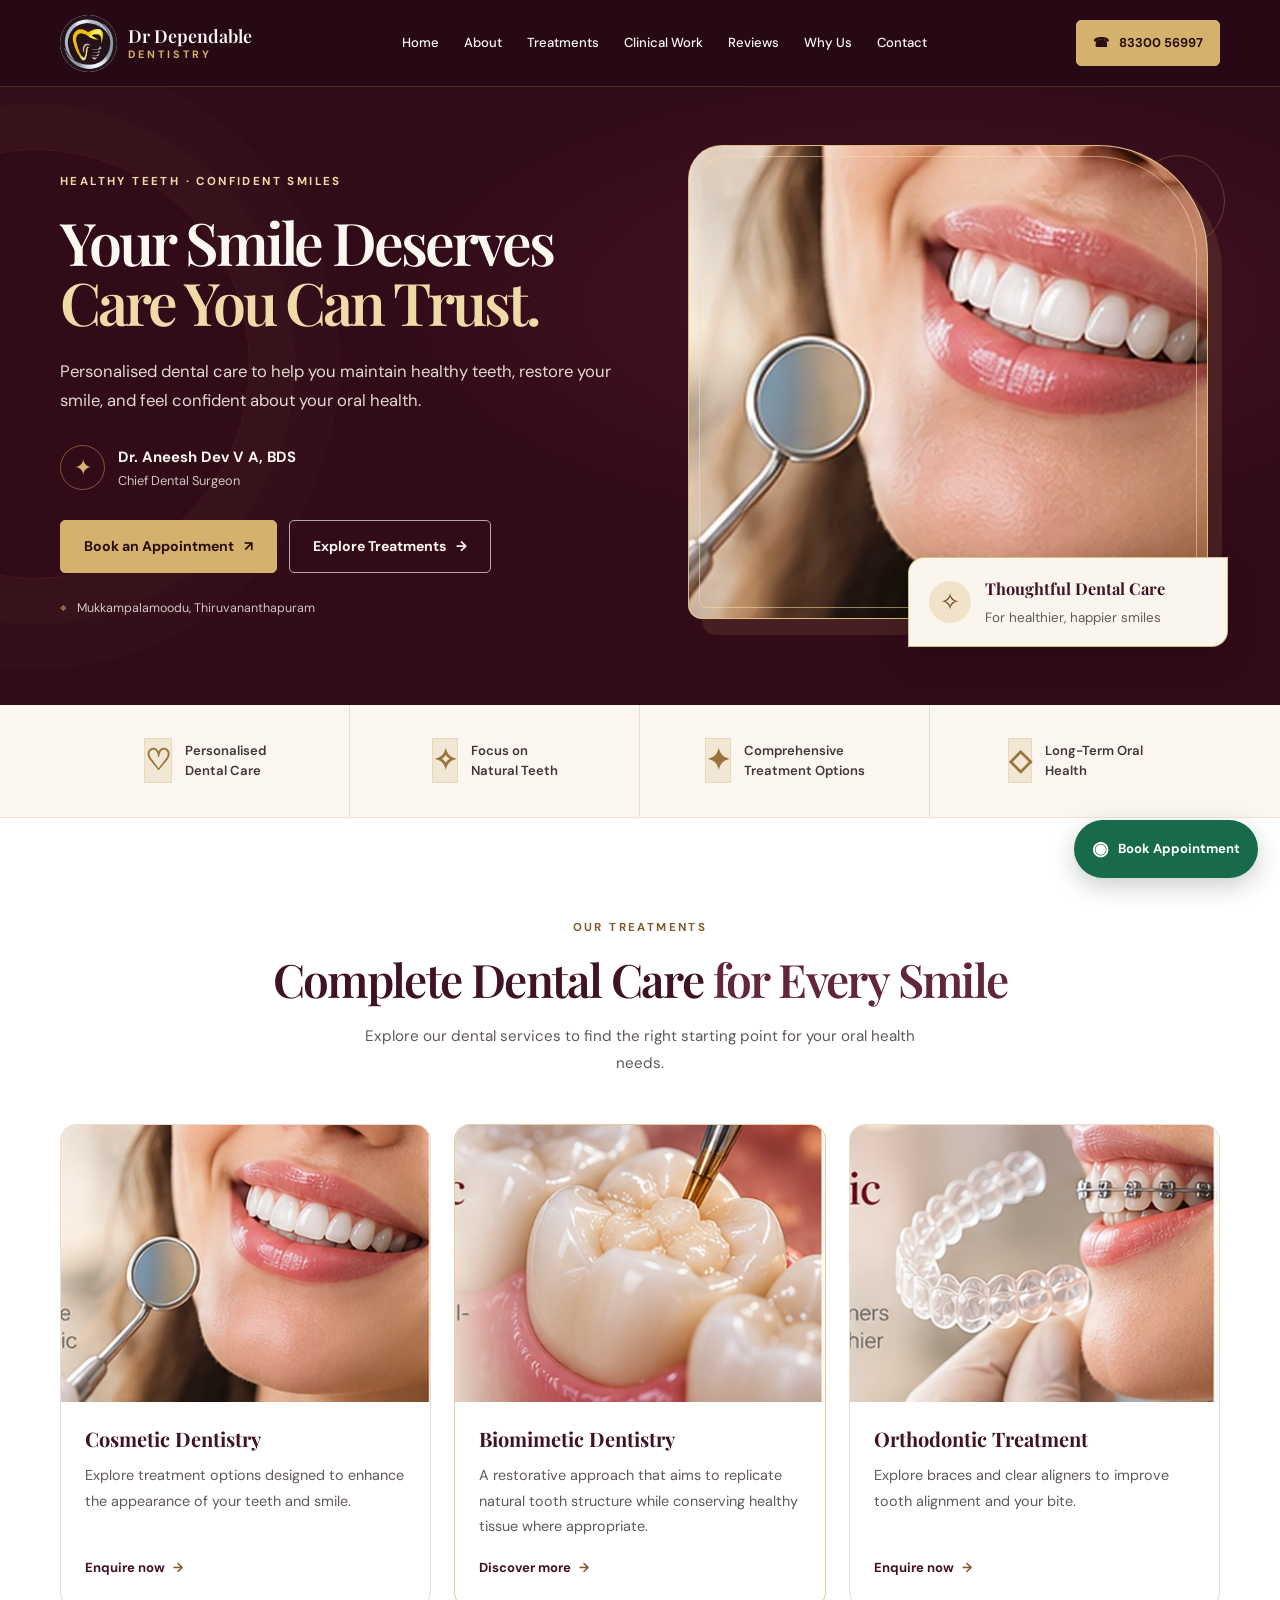
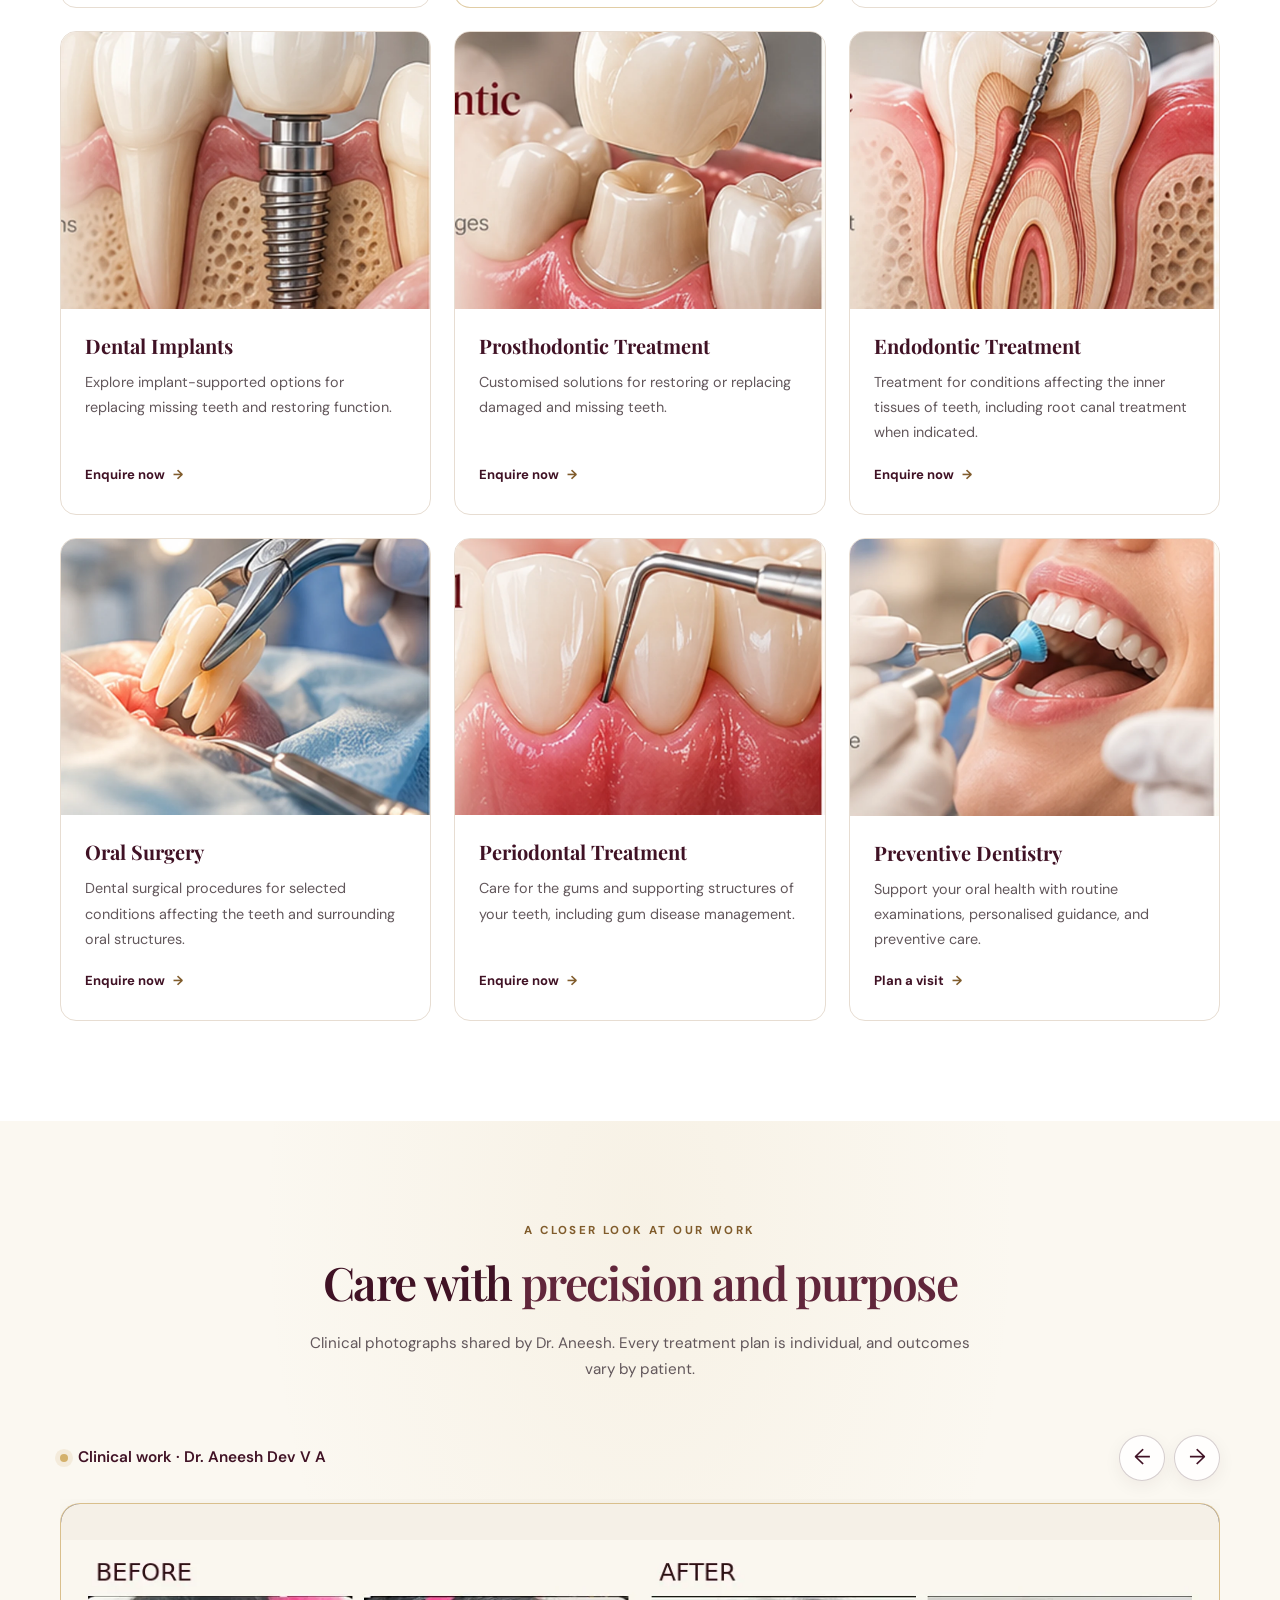
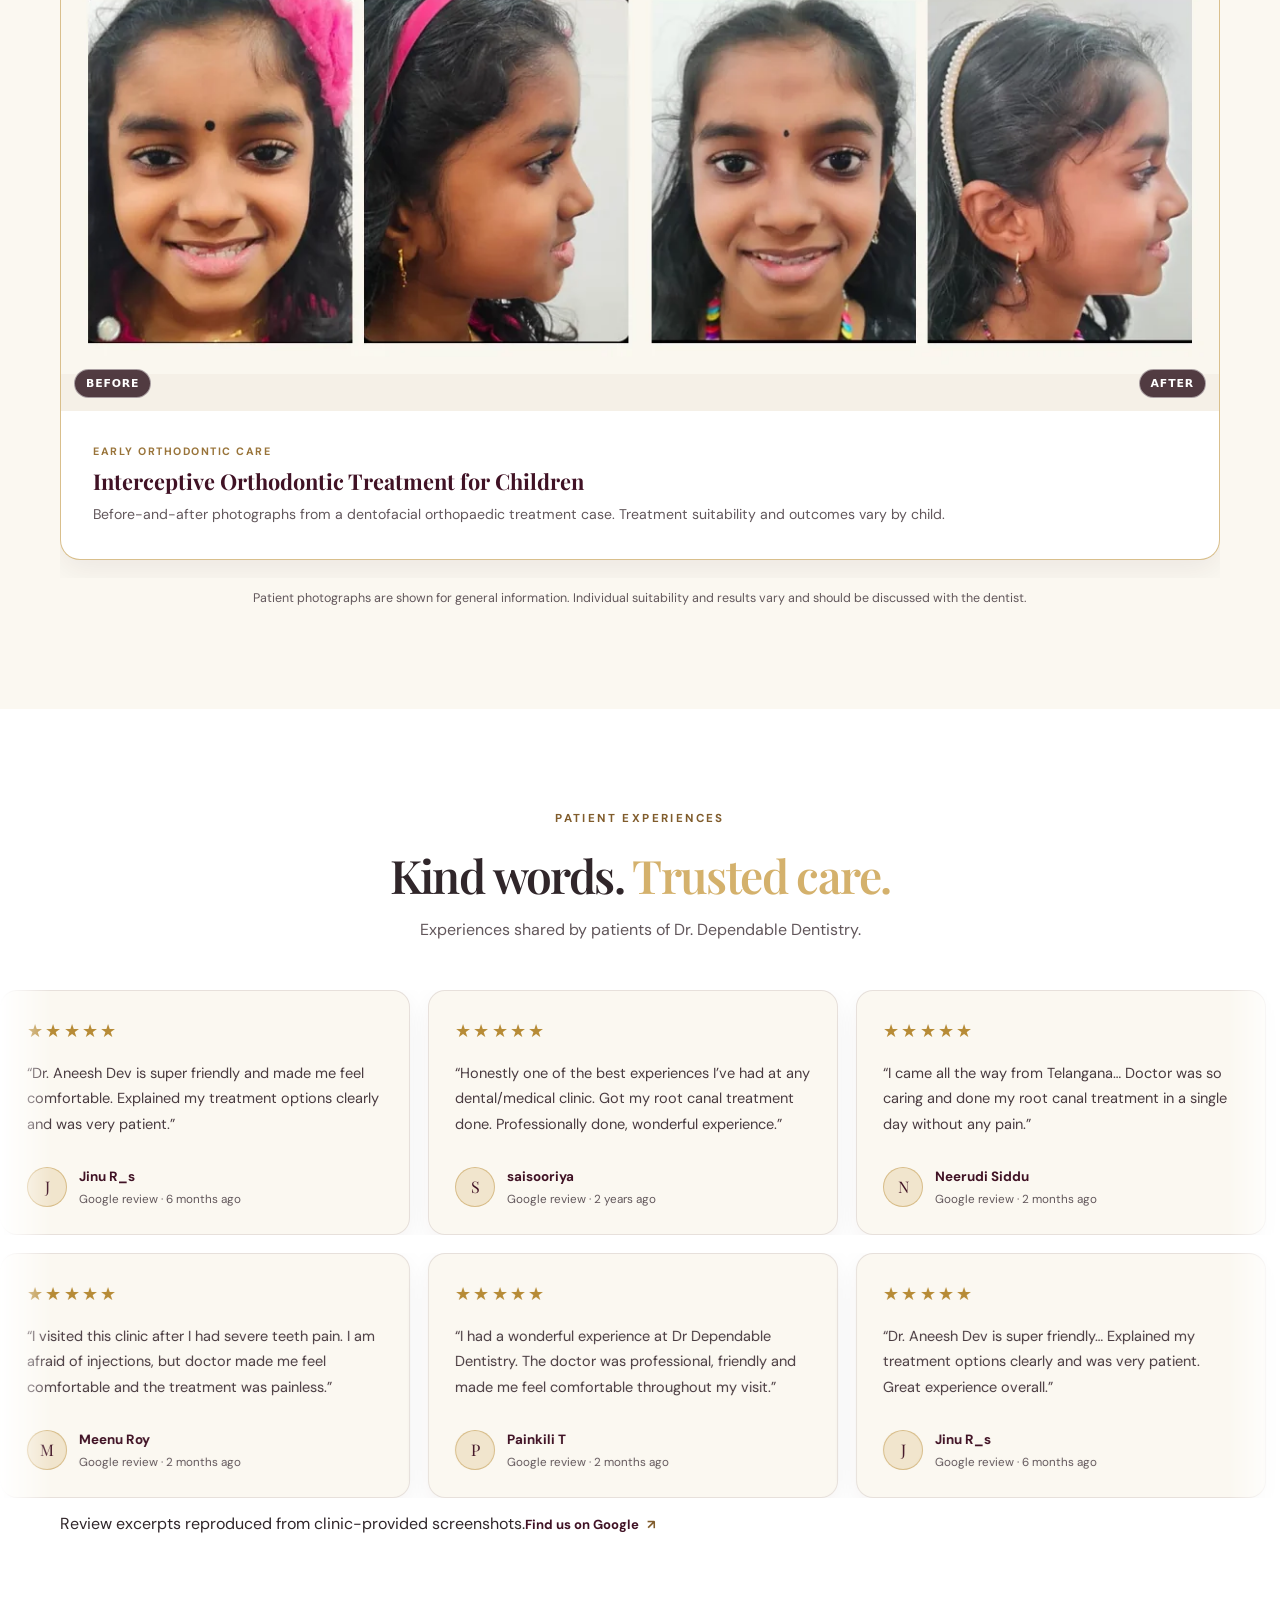
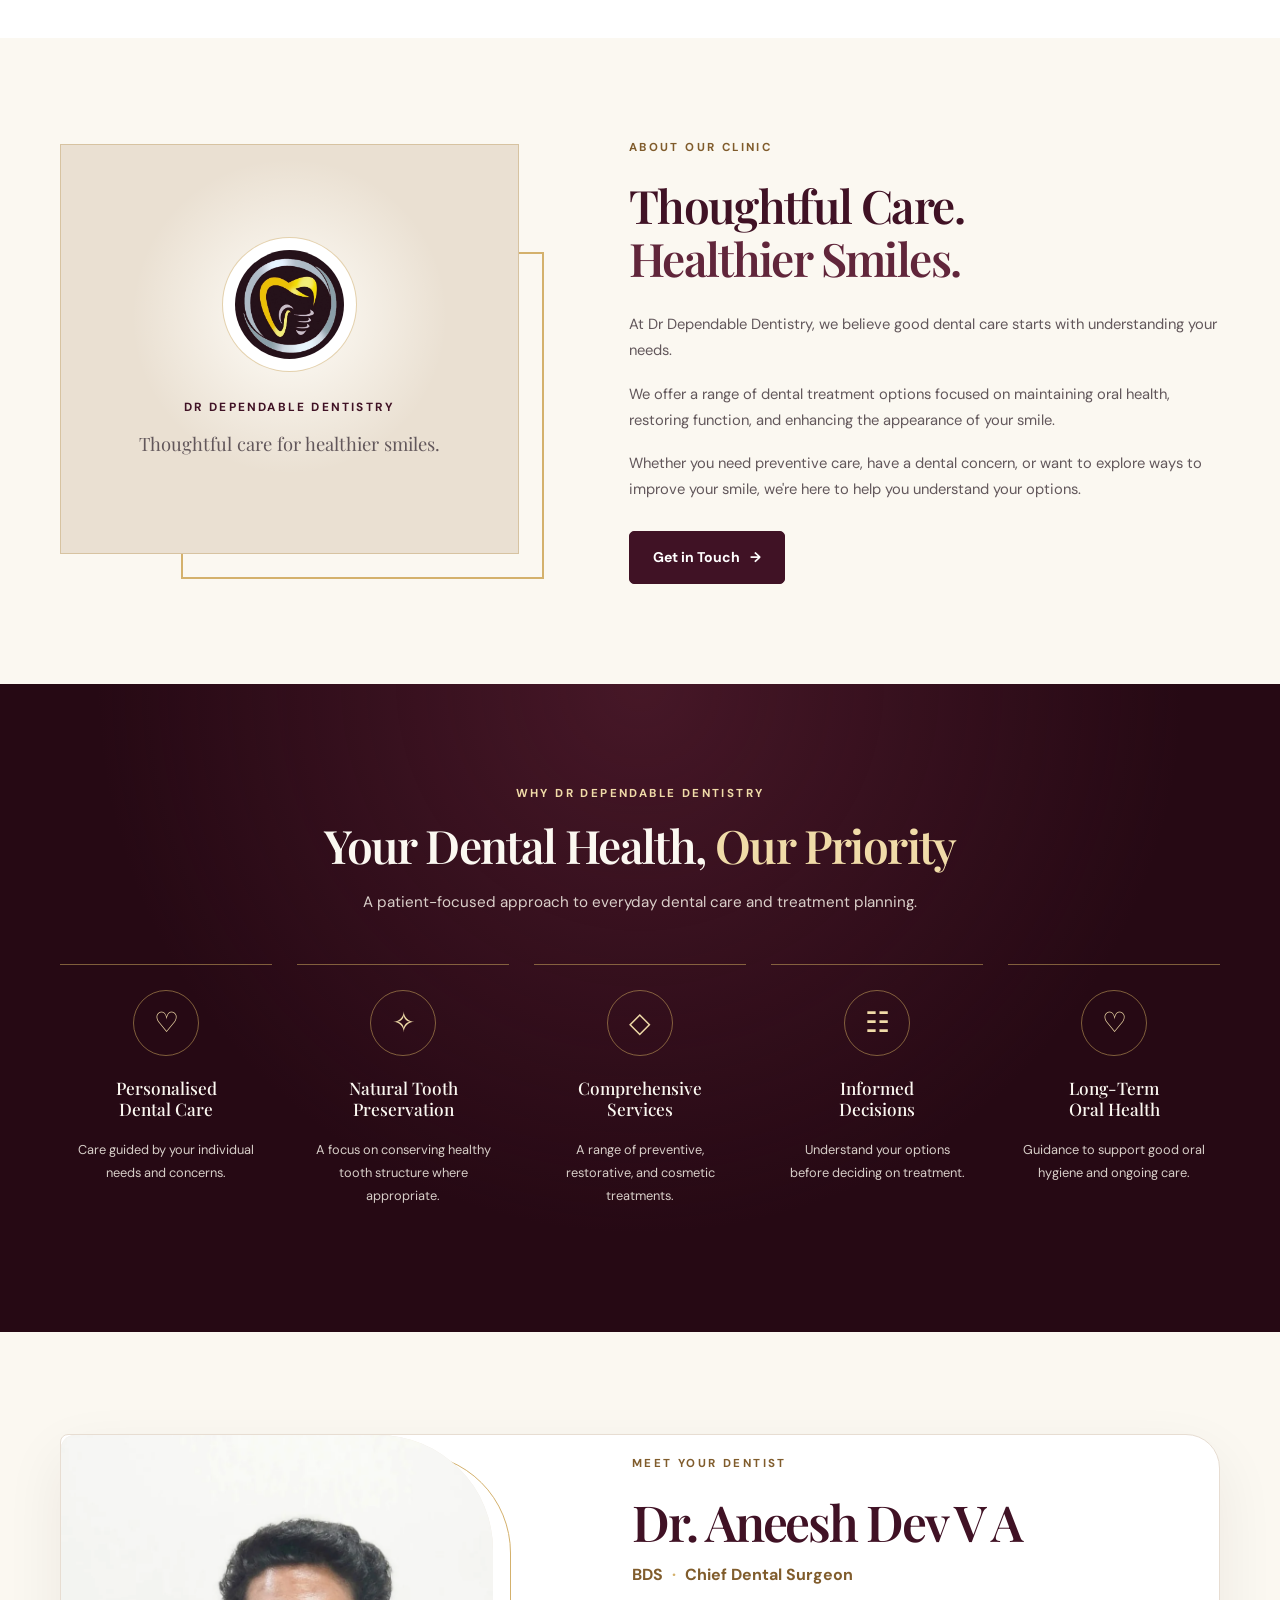
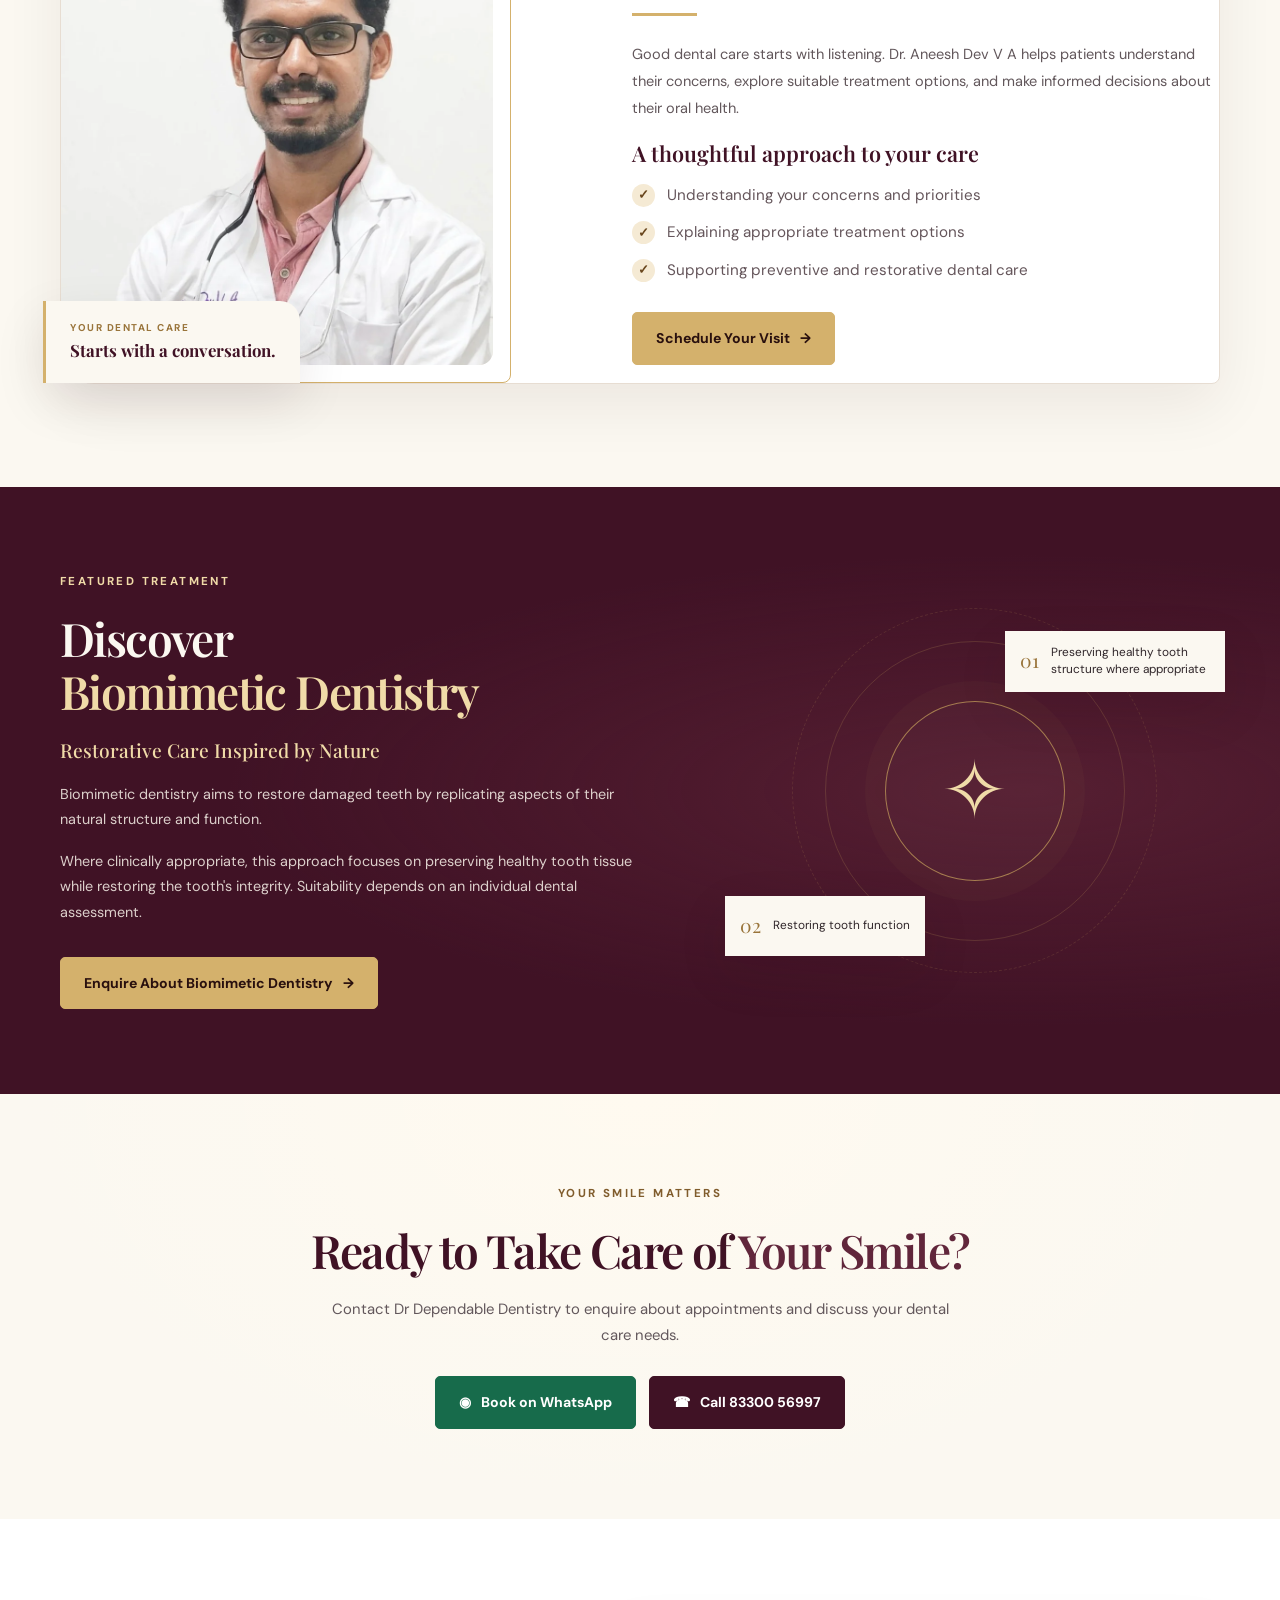
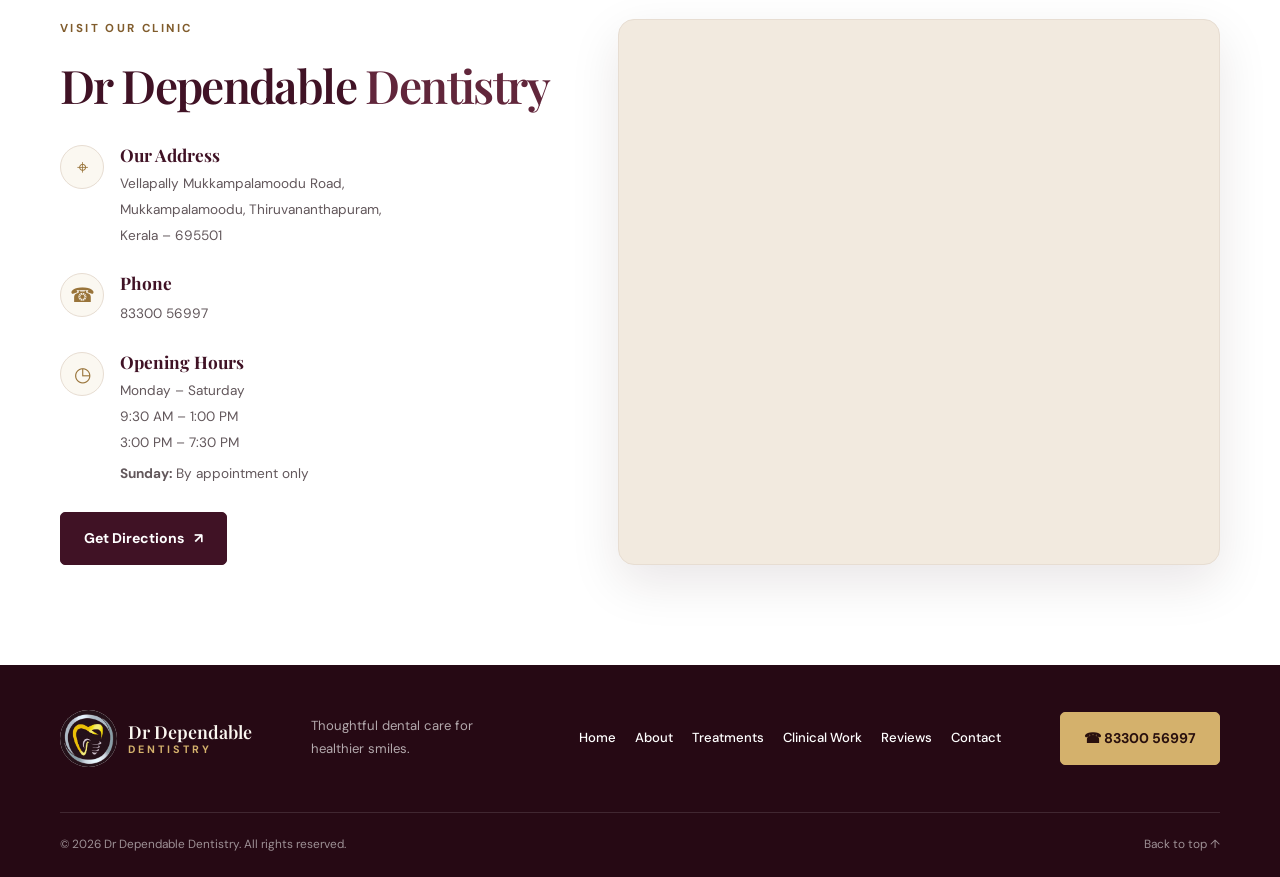
==== commit efe2cf1f: "Add files via upload" ====
--- a/index.html
+++ b/index.html
@@ -346,7 +346,6 @@
           <article class="case-card case-card-interceptive" data-reveal>
             <div class="case-image-wrap case-pair-image case-interceptive-image">
               <img src="assets/images/cases/interceptive-orthodontics-before-after.webp" alt="Before and after frontal and profile photographs for an interceptive orthodontic case using a dentofacial orthopaedic appliance" loading="lazy" decoding="async" width="1200" height="450">
-              <span class="case-index">07</span>
               <span class="case-state case-state-before">Before</span>
               <span class="case-state case-state-after">After</span>
             </div>
@@ -357,27 +356,27 @@
             </div>
           </article>
           <article class="case-card" data-reveal>
-            <div class="case-image-wrap case-pair-image"><img src="assets/images/cases/biomimetic-molar.webp" alt="Close-up clinical photograph of a tooth restored with rubber dam isolation" loading="lazy" width="1080" height="1080"><span class="case-index">01</span></div>
+            <div class="case-image-wrap case-pair-image"><img src="assets/images/cases/biomimetic-molar.webp" alt="Close-up clinical photograph of a tooth restored with rubber dam isolation" loading="lazy" width="1080" height="1080"></div>
             <div class="case-card-copy"><p class="case-category">TOOTH PRESERVATION</p><h3>Biomimetic Dentistry</h3><p>A close-up view of rubber dam isolation during a restorative procedure.</p></div>
           </article>
           <article class="case-card" data-reveal>
-            <div class="case-image-wrap case-pair-image"><img src="assets/images/cases/smile-design.webp" alt="Smile designing case: original smile before treatment on the left and post-treatment smile on the right" loading="lazy" width="1800" height="420"><span class="case-index">02</span><span class="case-state case-state-before">Before</span><span class="case-state case-state-after">After</span></div>
+            <div class="case-image-wrap case-pair-image"><img src="assets/images/cases/smile-design.webp" alt="Smile designing case: original smile before treatment on the left and post-treatment smile on the right" loading="lazy" width="1800" height="420"><span class="case-state case-state-before">Before</span><span class="case-state case-state-after">After</span></div>
             <div class="case-card-copy"><p class="case-category">SMILE DESIGNING</p><h3>Smile Designing</h3><p>A smile-focused clinical case shared by the treating dentist.</p></div>
           </article>
           <article class="case-card" data-reveal>
-            <div class="case-image-wrap case-pair-image"><img src="assets/images/cases/orthodontic-treatment.webp" alt="Orthodontic treatment case with pre-treatment and later smile photographs" loading="lazy" width="1252" height="390"><span class="case-index">03</span><span class="case-state case-state-before">Before</span><span class="case-state case-state-after">After</span></div>
+            <div class="case-image-wrap case-pair-image"><img src="assets/images/cases/orthodontic-treatment.webp" alt="Orthodontic treatment case with pre-treatment and later smile photographs" loading="lazy" width="1252" height="390"><span class="case-state case-state-before">Before</span><span class="case-state case-state-after">After</span></div>
             <div class="case-card-copy"><p class="case-category">TOOTH ALIGNMENT</p><h3>Orthodontic Treatment</h3><p>Clinical photographs illustrating an orthodontic treatment case.</p></div>
           </article>
           <article class="case-card" data-reveal>
-            <div class="case-image-wrap case-pair-image"><img src="assets/images/cases/prosthodontic-treatment.webp" alt="Prosthodontic case showing the patient's smile before and after rehabilitation" loading="lazy" width="1252" height="390"><span class="case-index">04</span><span class="case-state case-state-before">Before</span><span class="case-state case-state-after">After</span></div>
+            <div class="case-image-wrap case-pair-image"><img src="assets/images/cases/prosthodontic-treatment.webp" alt="Prosthodontic case showing the patient's smile before and after rehabilitation" loading="lazy" width="1252" height="390"><span class="case-state case-state-before">Before</span><span class="case-state case-state-after">After</span></div>
             <div class="case-card-copy"><p class="case-category">PROSTHODONTICS</p><h3>Complete Smile Rehabilitation</h3><p>A prosthodontic case focused on restoring appearance and function.</p></div>
           </article>
           <article class="case-card" data-reveal>
-            <div class="case-image-wrap case-pair-image"><img src="assets/images/cases/cosmetic-dentistry.webp" alt="Cosmetic dentistry case with before and after smile photographs" loading="lazy" width="1252" height="390"><span class="case-index">05</span><span class="case-state case-state-before">Before</span><span class="case-state case-state-after">After</span></div>
+            <div class="case-image-wrap case-pair-image"><img src="assets/images/cases/cosmetic-dentistry.webp" alt="Cosmetic dentistry case with before and after smile photographs" loading="lazy" width="1252" height="390"><span class="case-state case-state-before">Before</span><span class="case-state case-state-after">After</span></div>
             <div class="case-card-copy"><p class="case-category">COSMETIC DENTISTRY</p><h3>Cosmetic Dentistry</h3><p>A clinic-shared case showing a change in the appearance of the smile.</p></div>
           </article>
           <article class="case-card" data-reveal>
-            <div class="case-image-wrap case-pair-image"><img src="assets/images/cases/cosmetic-smile-restoration.webp" alt="Cosmetic smile restoration case, before and after photographs" loading="lazy" width="1252" height="390"><span class="case-index">06</span><span class="case-state case-state-before">Before</span><span class="case-state case-state-after">After</span></div>
+            <div class="case-image-wrap case-pair-image"><img src="assets/images/cases/cosmetic-smile-restoration.webp" alt="Cosmetic smile restoration case, before and after photographs" loading="lazy" width="1252" height="390"><span class="case-state case-state-before">Before</span><span class="case-state case-state-after">After</span></div>
             <div class="case-card-copy"><p class="case-category">COSMETIC DENTISTRY</p><h3>Smile Restoration</h3><p>Another smile-focused clinical case provided by the clinic.</p></div>
           </article>
         </div>
--- a/carousel.css
+++ b/carousel.css
@@ -606,3 +606,58 @@
   .clinical-gallery-track { scroll-behavior: auto; }
   .case-card { transition: none; }
 }
+
+/* Full-width premium clinical showcase: one case at a time, lightweight native scroll. */
+.clinical-gallery-track {
+  display: grid;
+  grid-auto-flow: column;
+  grid-auto-columns: 100%;
+  gap: 18px;
+  padding: 4px 0 18px;
+  overflow-x: auto;
+  scroll-snap-type: x mandatory;
+  scroll-padding-inline: 0;
+  scrollbar-width: none;
+  -webkit-overflow-scrolling: touch;
+}
+.clinical-gallery-track::-webkit-scrollbar { display: none; }
+.clinical-gallery-track .case-card {
+  width: 100%;
+  min-width: 0;
+  scroll-snap-align: center;
+  border-radius: 20px;
+  box-shadow: 0 10px 30px rgba(49, 11, 24, 0.07);
+}
+.clinical-gallery-track .case-image-wrap {
+  aspect-ratio: 16 / 7;
+  max-height: 520px;
+}
+.clinical-gallery-track .case-image-wrap img {
+  object-fit: contain;
+}
+.clinical-gallery-track .case-interceptive-image {
+  aspect-ratio: 16 / 7;
+  background: #160b10;
+}
+.clinical-gallery-track .case-card-copy {
+  padding: clamp(20px, 3vw, 32px);
+}
+.clinical-gallery-track .case-card-copy h3 { max-width: none; }
+.case-index { display: none !important; }
+.gallery-toolbar { align-items: center; }
+.gallery-controls { display: flex; }
+.gallery-arrow { flex: 0 0 46px; }
+@media (max-width: 767px) {
+  .gallery-toolbar { flex-direction: row; align-items: center; gap: 12px; }
+  .gallery-note { min-width: 0; font-size: .78rem; }
+  .gallery-controls { flex: 0 0 auto; }
+  .gallery-arrow { width: 42px; height: 42px; flex-basis: 42px; }
+  .clinical-gallery-track { grid-auto-columns: 100%; gap: 12px; padding: 4px 0 12px; }
+  .clinical-gallery-track .case-card { border-radius: 16px; }
+  .clinical-gallery-track .case-image-wrap { aspect-ratio: 4 / 3; max-height: 420px; }
+  .clinical-gallery-track .case-interceptive-image { aspect-ratio: 3 / 2; }
+  .clinical-gallery-track .case-card-copy { padding: 18px; }
+}
+@media (prefers-reduced-motion: reduce) {
+  .clinical-gallery-track { scroll-behavior: auto !important; }
+}
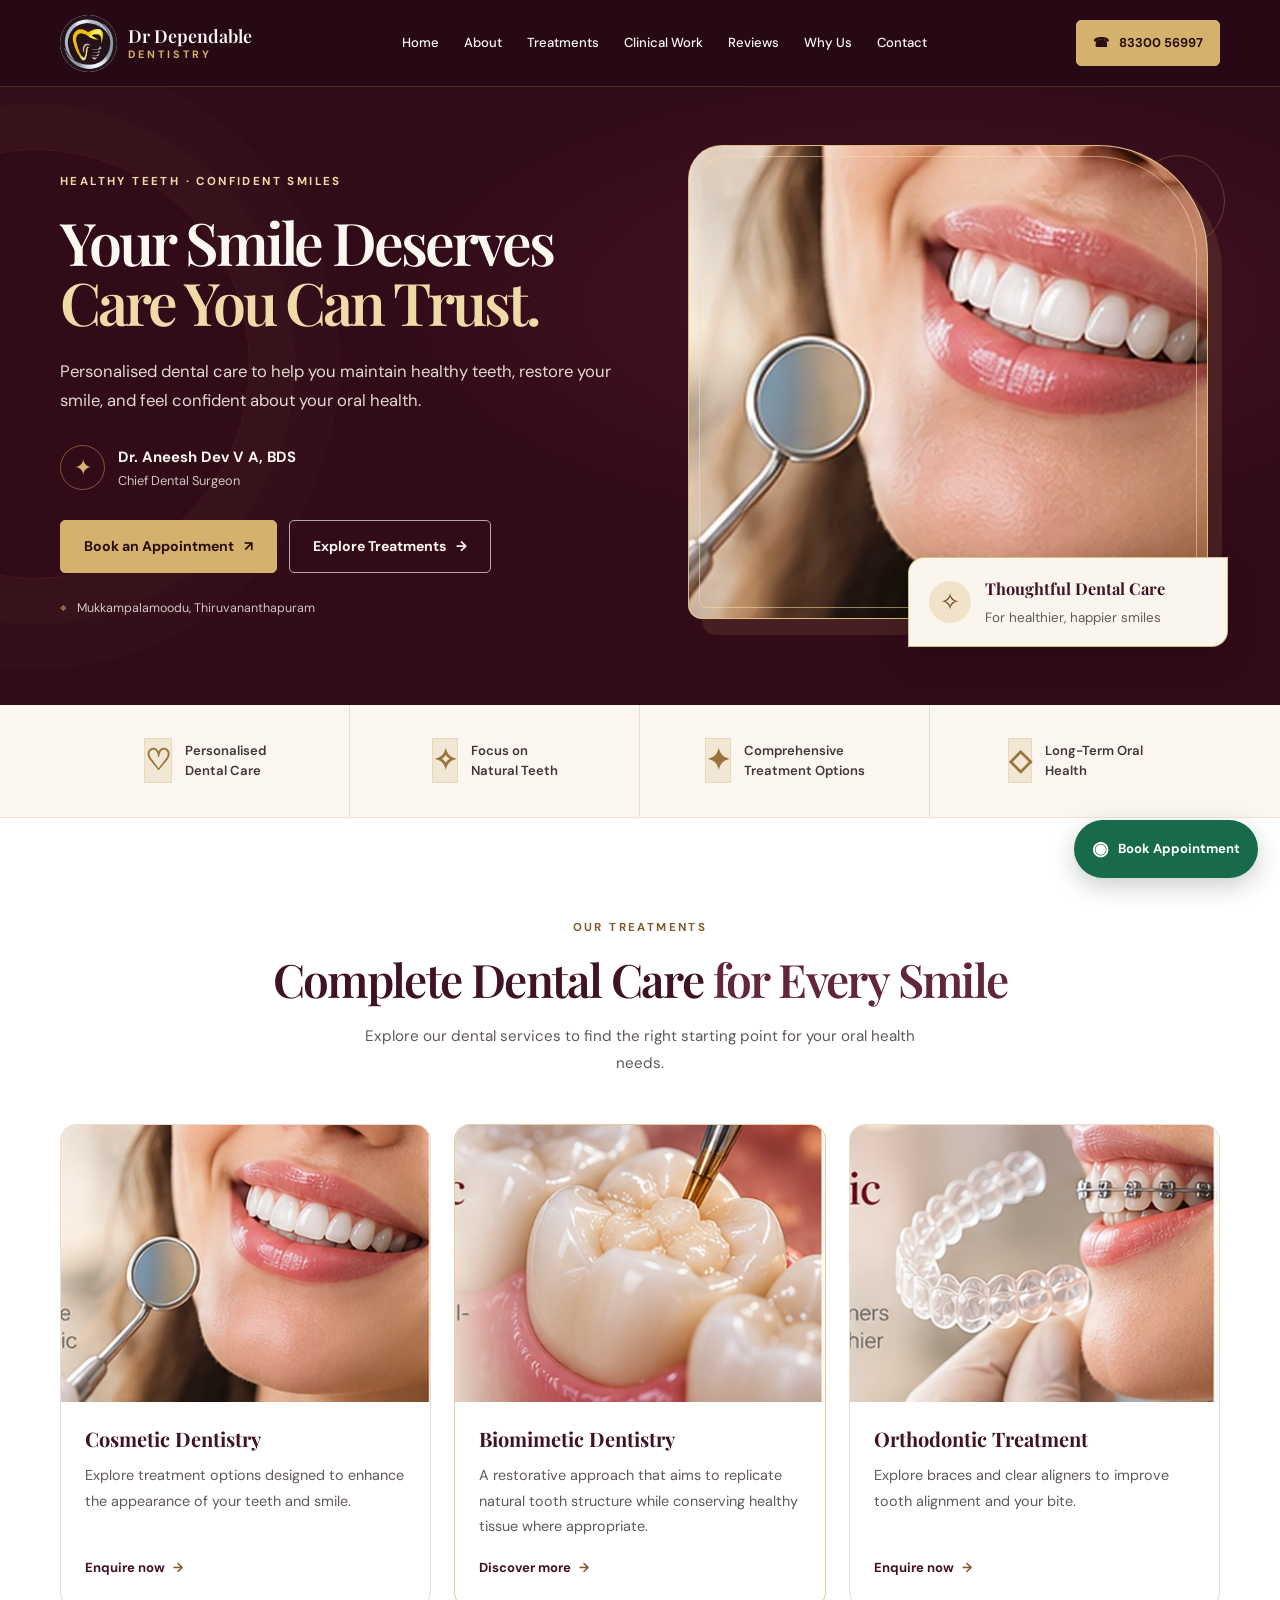
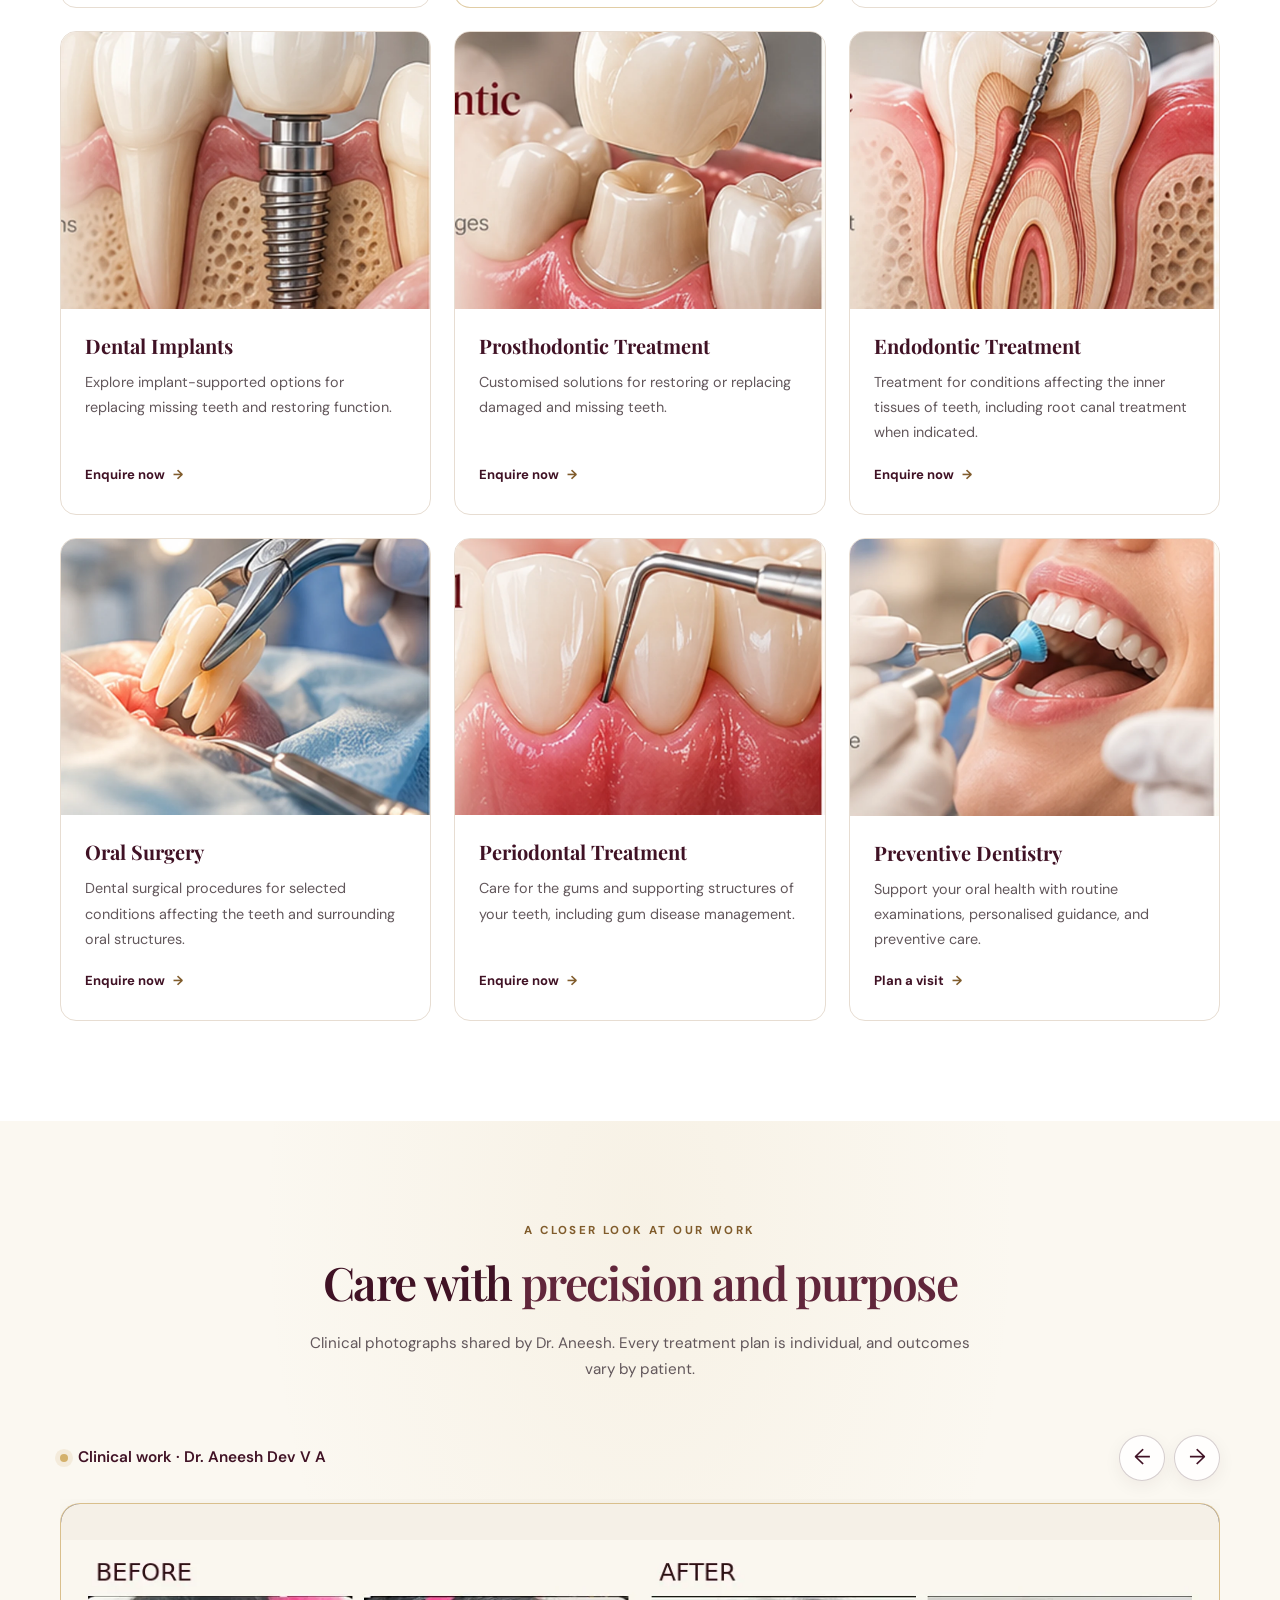
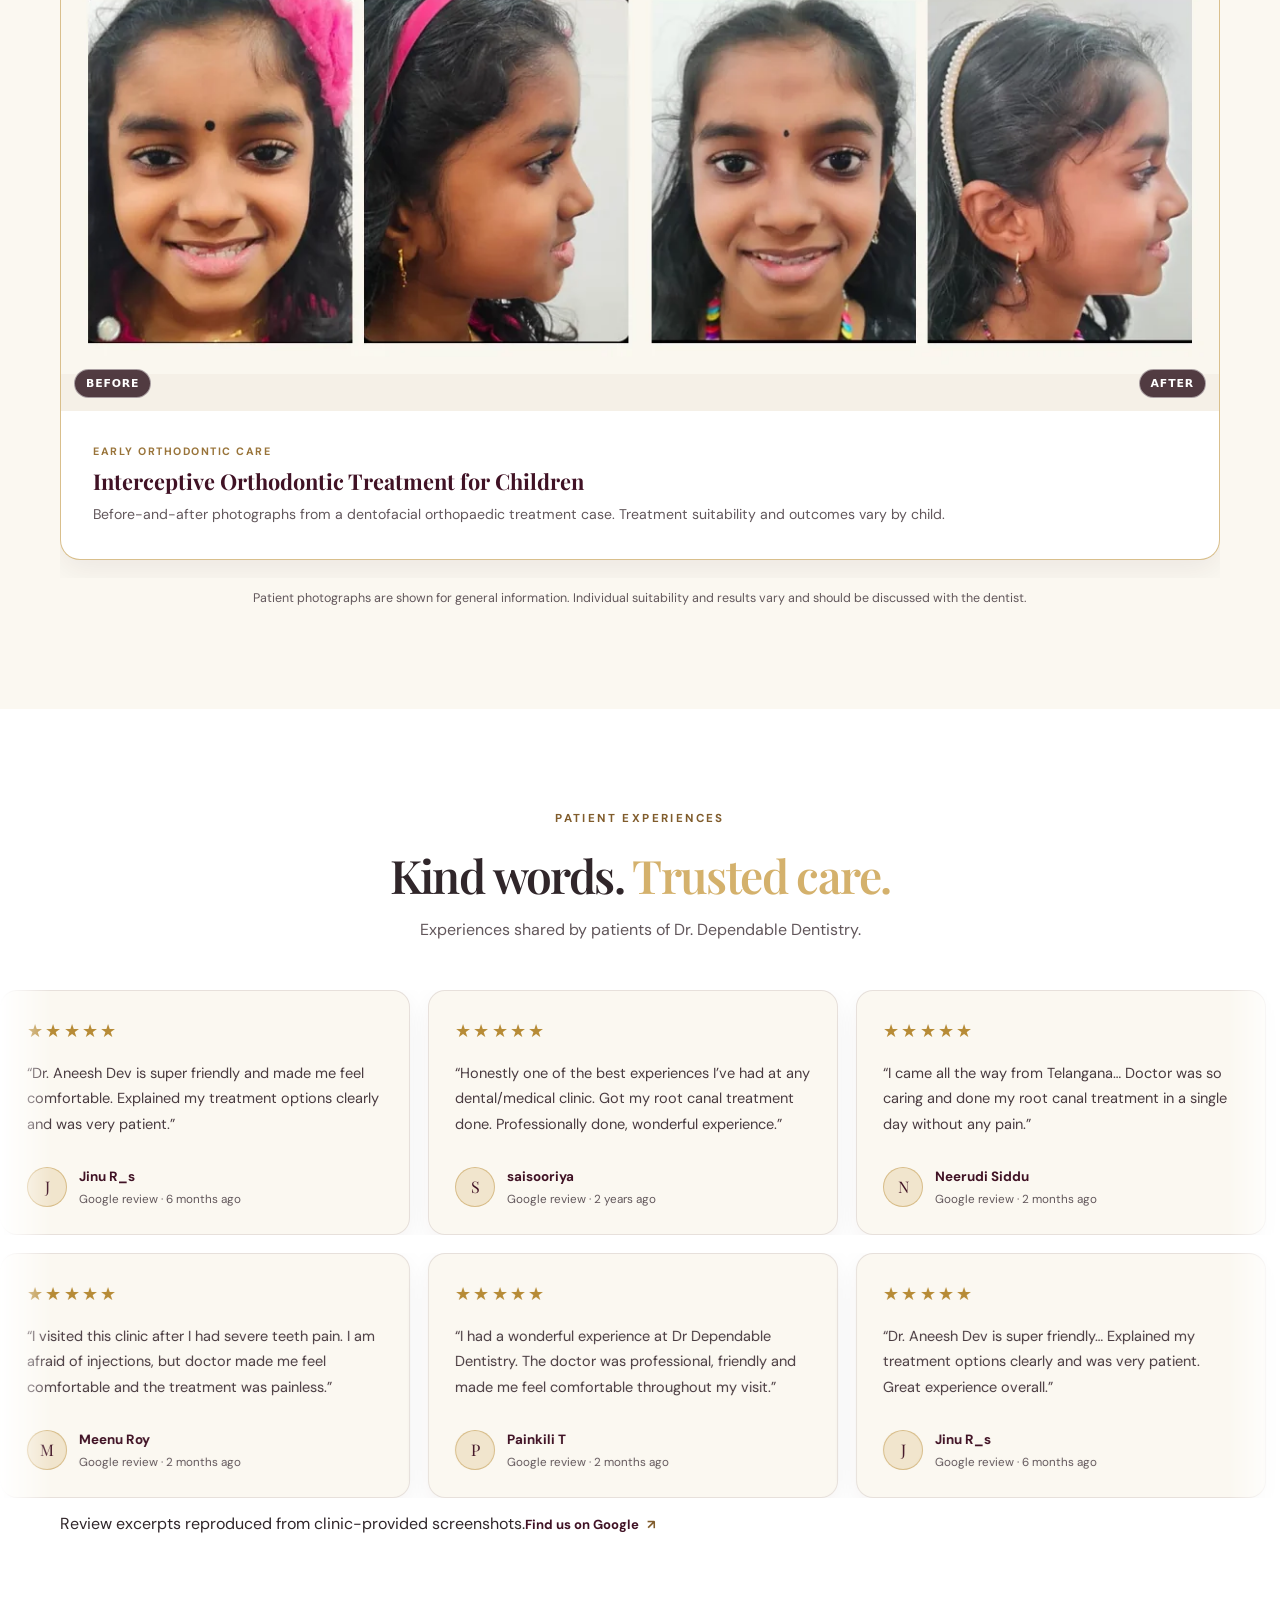
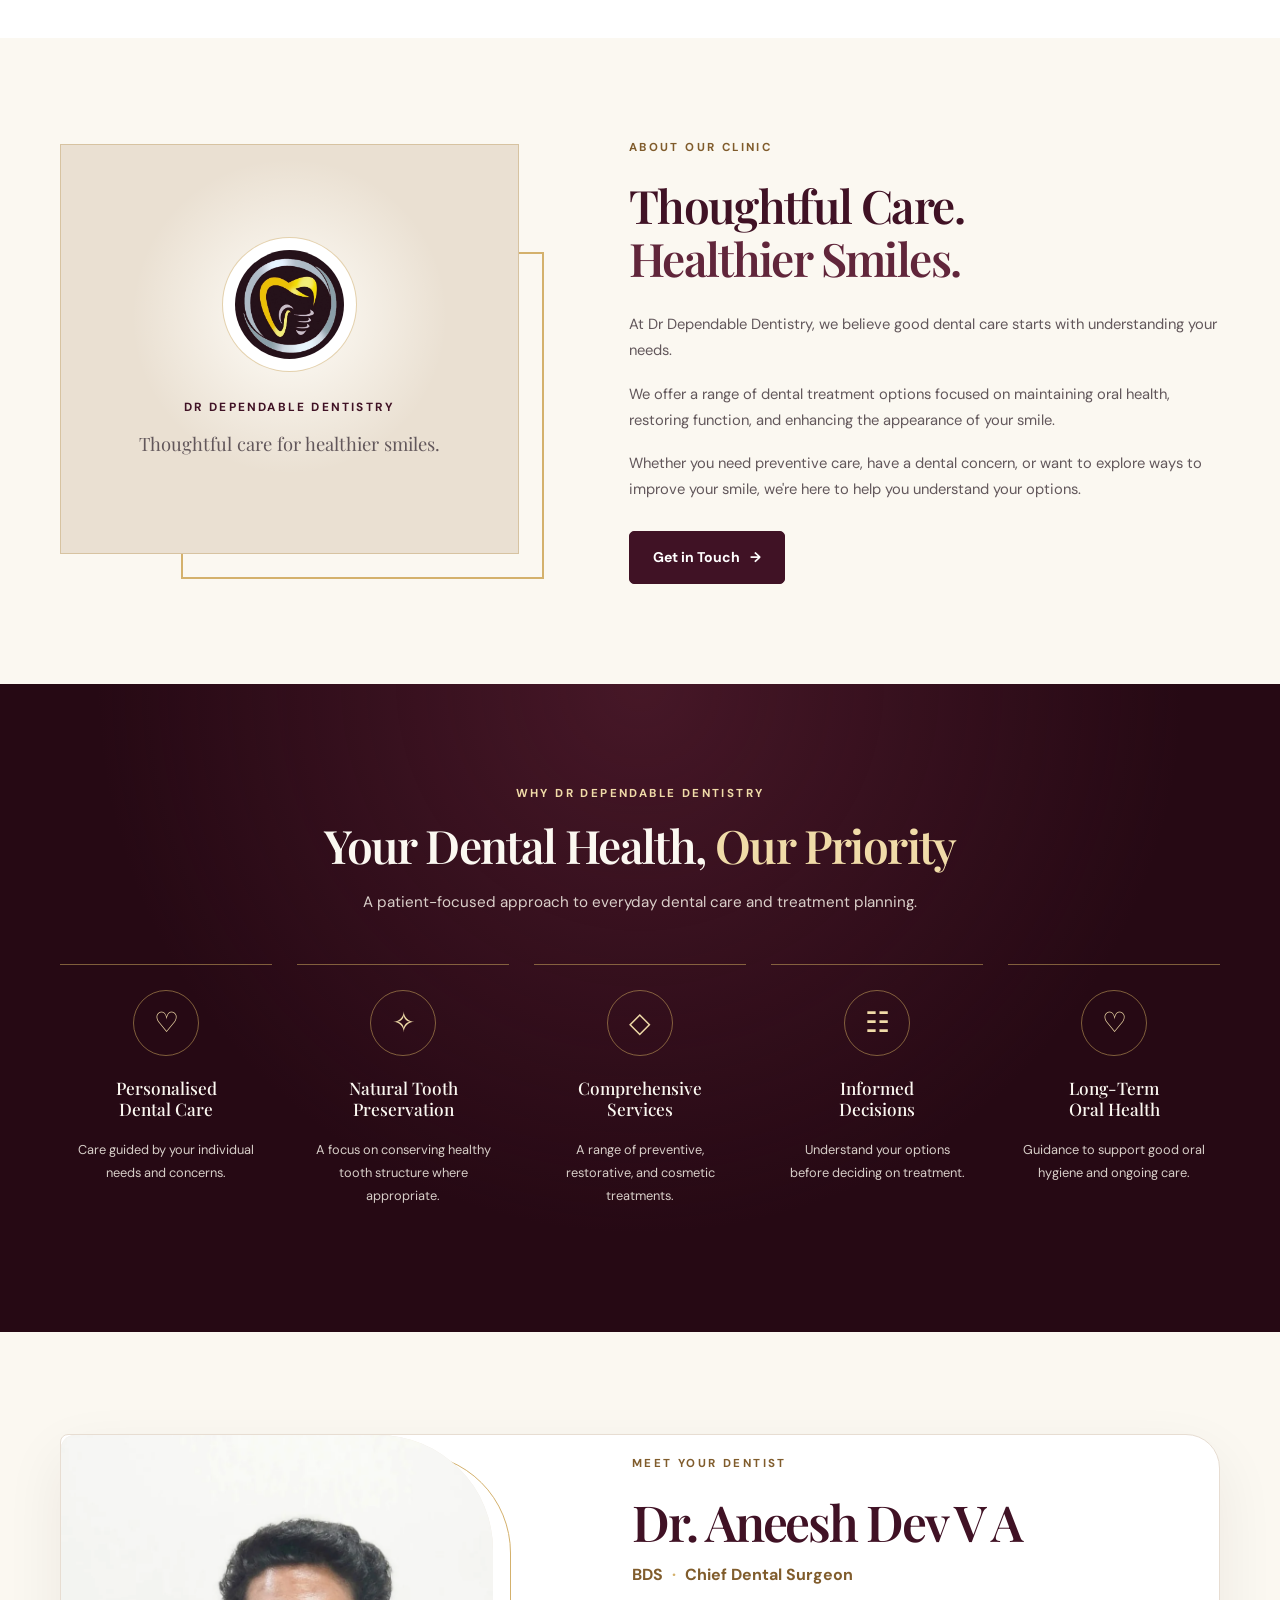
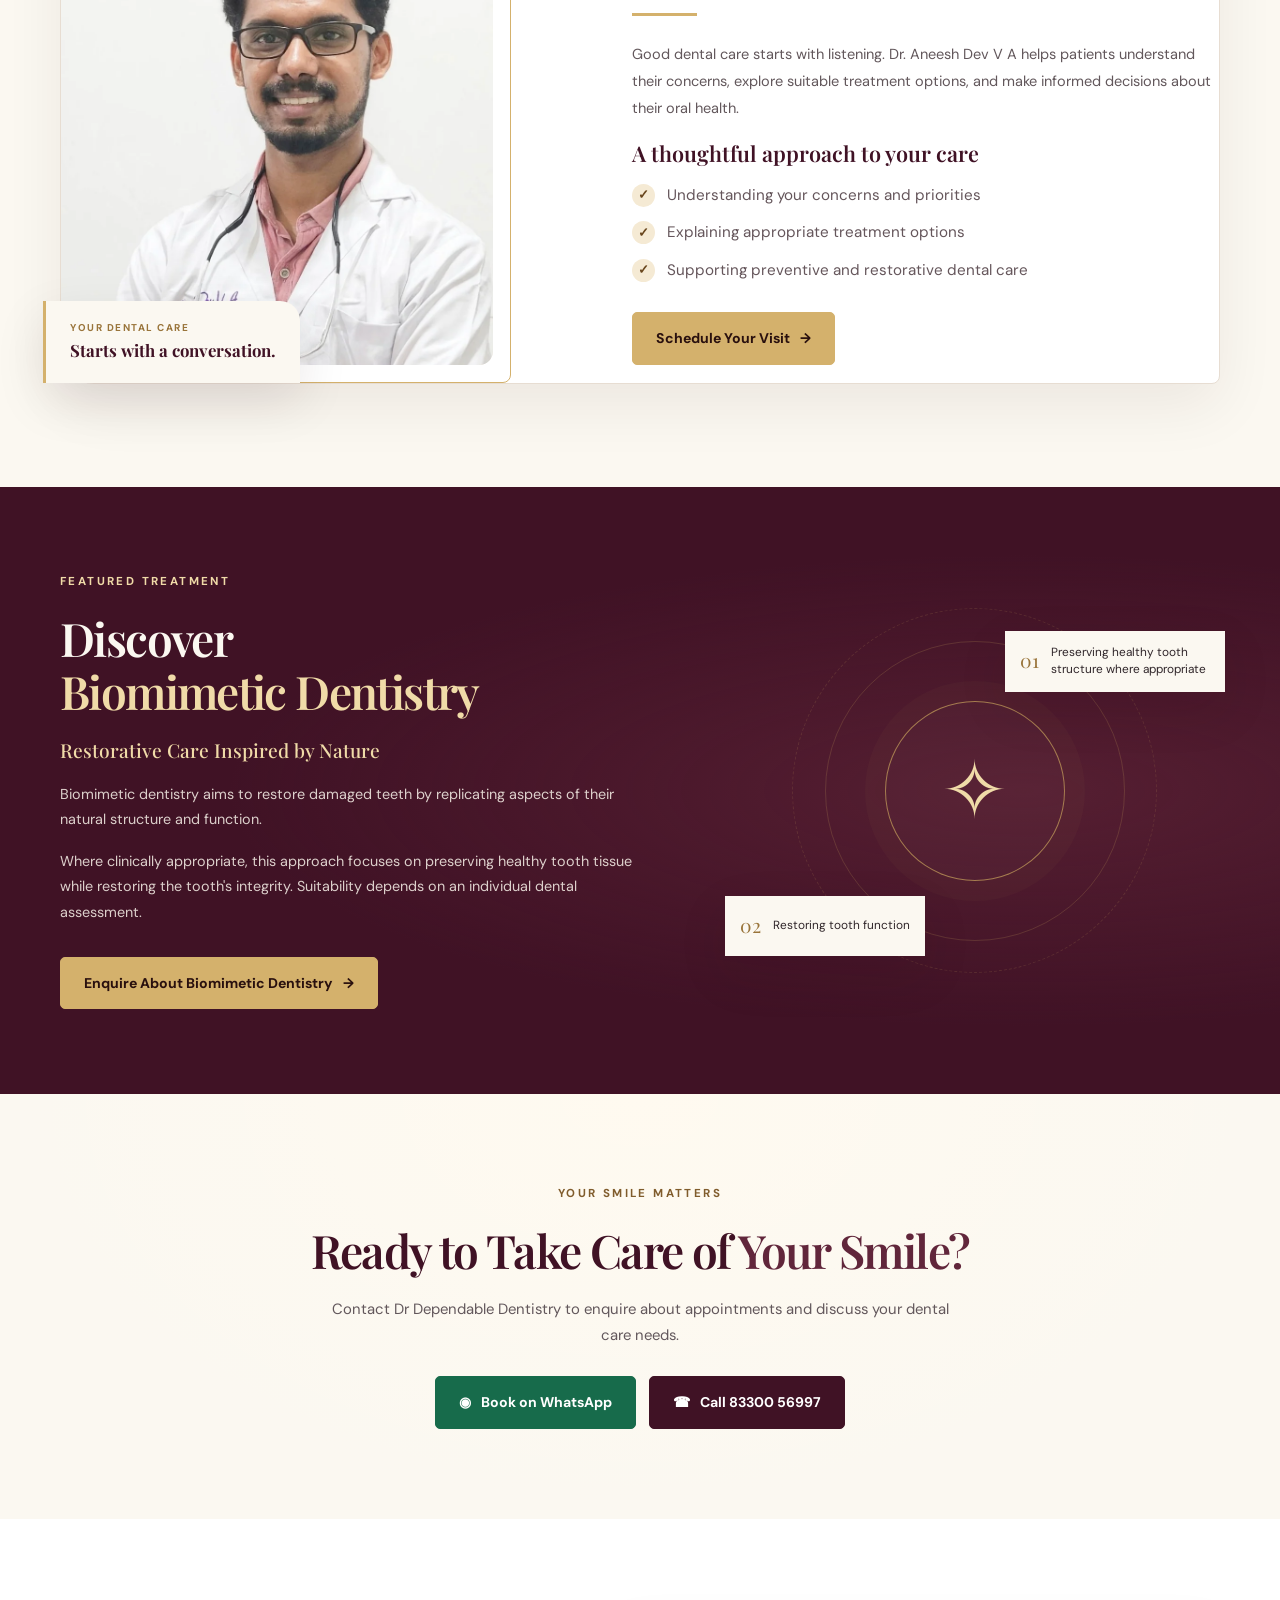
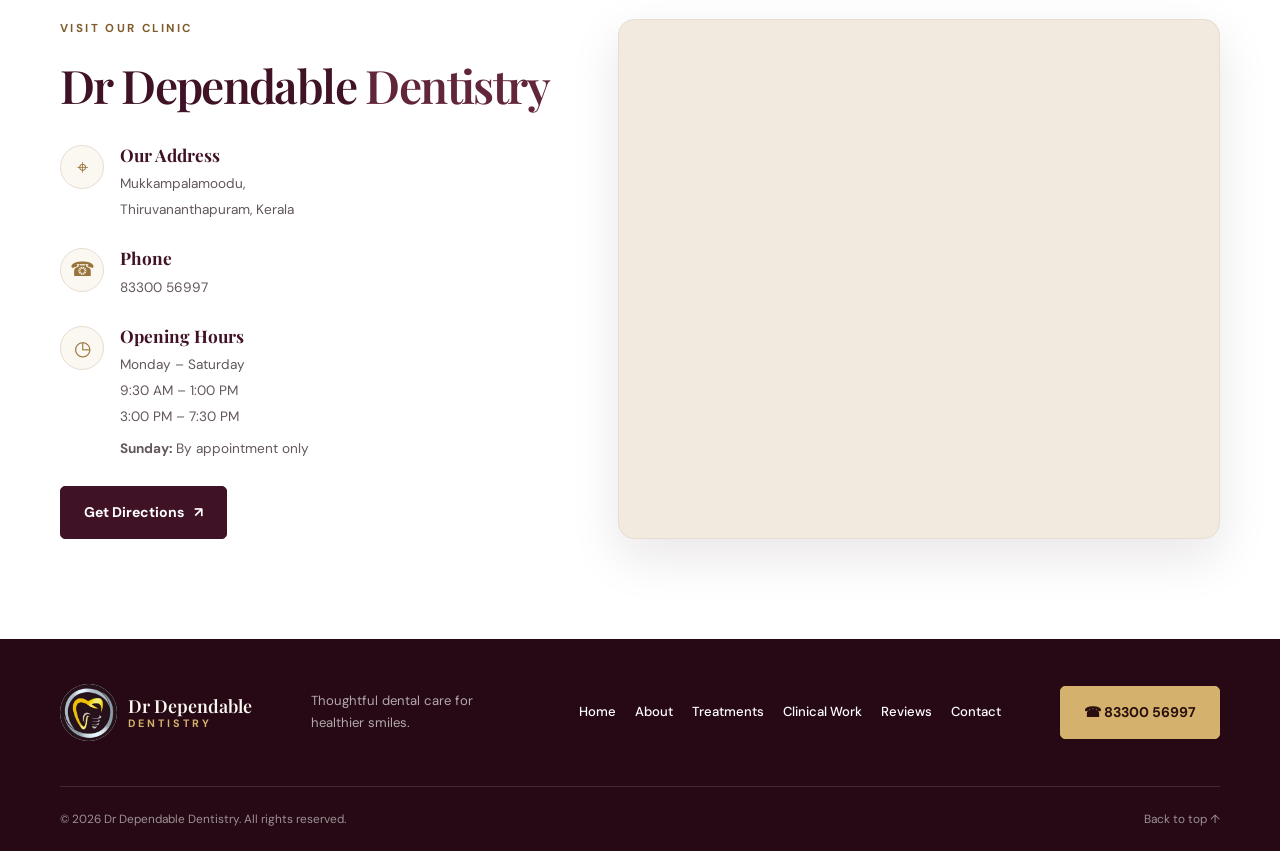
==== commit da9268d6: "Rename index-seo-updated.html to index.html" ====
--- a/index.html
+++ b/index.html
@@ -5,9 +5,59 @@
   <meta charset="UTF-8">
   <meta name="viewport" content="width=device-width, initial-scale=1.0">
 
-  <title>Dr Dependable Dentistry | Dentist in Mukkampalamoodu</title>
-  <meta name="description" content="Dr Dependable Dentistry, led by Dr. Aneesh Dev V A, BDS. Explore cosmetic dentistry, biomimetic dentistry, braces, clear aligners, dental implants and more in Mukkampalamoodu, Thiruvananthapuram.">
+  <title>Dr Dependable Dentistry | Dentist in Thiruvananthapuram</title>
+  <meta name="description" content="Visit Dr Dependable Dentistry in Mukkampalamoodu, Thiruvananthapuram, led by Dr. Aneesh Dev V A, BDS. Explore cosmetic, biomimetic, orthodontic, implant and preventive dental care.">
   <meta name="theme-color" content="#310b18">
+  <link rel="canonical" href="https://drdependabledentistry.in/">
+  <meta name="robots" content="index, follow, max-image-preview:large">
+
+  <meta property="og:type" content="website">
+  <meta property="og:site_name" content="Dr Dependable Dentistry">
+  <meta property="og:title" content="Dr Dependable Dentistry | Dentist in Thiruvananthapuram">
+  <meta property="og:description" content="Personalised dental care in Mukkampalamoodu, Thiruvananthapuram. Explore cosmetic, biomimetic, orthodontic, implant and preventive dental care.">
+  <meta property="og:url" content="https://drdependabledentistry.in/">
+  <meta property="og:image" content="https://drdependabledentistry.in/assets/images/treatments/cosmetic.webp">
+  <meta name="twitter:card" content="summary_large_image">
+  <meta name="twitter:title" content="Dr Dependable Dentistry | Dentist in Thiruvananthapuram">
+  <meta name="twitter:description" content="Personalised dental care in Mukkampalamoodu, Thiruvananthapuram.">
+  <meta name="twitter:image" content="https://drdependabledentistry.in/assets/images/treatments/cosmetic.webp">
+
+  <script type="application/ld+json">
+  {
+    "@context": "https://schema.org",
+    "@type": "Dentist",
+    "name": "Dr Dependable Dentistry",
+    "url": "https://drdependabledentistry.in/",
+    "telephone": "+918330056997",
+    "image": "https://drdependabledentistry.in/assets/images/treatments/cosmetic.webp",
+    "geo": {
+      "@type": "GeoCoordinates",
+      "latitude": 8.441684391598049,
+      "longitude": 77.04287007477346
+    },
+    "address": {
+      "@type": "PostalAddress",
+      "addressLocality": "Mukkampalamoodu",
+      "addressRegion": "Kerala",
+      "addressCountry": "IN"
+    },
+    "openingHoursSpecification": [
+      {
+        "@type": "OpeningHoursSpecification",
+        "dayOfWeek": ["Monday", "Tuesday", "Wednesday", "Thursday", "Friday", "Saturday"],
+        "opens": "09:30",
+        "closes": "13:00"
+      },
+      {
+        "@type": "OpeningHoursSpecification",
+        "dayOfWeek": ["Monday", "Tuesday", "Wednesday", "Thursday", "Friday", "Saturday"],
+        "opens": "15:00",
+        "closes": "19:30"
+      }
+    ],
+    "hasMap": "https://www.google.com/maps/search/?api=1&query=8.441684391598049,77.04287007477346"
+  }
+  </script>
 
   <link rel="preconnect" href="https://fonts.googleapis.com">
   <link rel="preconnect" href="https://fonts.gstatic.com" crossorigin>
@@ -356,10 +406,6 @@
             </div>
           </article>
           <article class="case-card" data-reveal>
-            <div class="case-image-wrap case-pair-image"><img src="assets/images/cases/biomimetic-molar.webp" alt="Close-up clinical photograph of a tooth restored with rubber dam isolation" loading="lazy" width="1080" height="1080"></div>
-            <div class="case-card-copy"><p class="case-category">TOOTH PRESERVATION</p><h3>Biomimetic Dentistry</h3><p>A close-up view of rubber dam isolation during a restorative procedure.</p></div>
-          </article>
-          <article class="case-card" data-reveal>
             <div class="case-image-wrap case-pair-image"><img src="assets/images/cases/smile-design.webp" alt="Smile designing case: original smile before treatment on the left and post-treatment smile on the right" loading="lazy" width="1800" height="420"><span class="case-state case-state-before">Before</span><span class="case-state case-state-after">After</span></div>
             <div class="case-card-copy"><p class="case-category">SMILE DESIGNING</p><h3>Smile Designing</h3><p>A smile-focused clinical case shared by the treating dentist.</p></div>
           </article>
@@ -658,9 +704,8 @@
             <div>
               <h3>Our Address</h3>
               <p>
-                Vellapally Mukkampalamoodu Road,<br>
-                Mukkampalamoodu, Thiruvananthapuram,<br>
-                Kerala – 695501
+                Mukkampalamoodu,<br>
+                Thiruvananthapuram, Kerala
               </p>
             </div>
           </div>
@@ -688,7 +733,7 @@
 
           <a
             class="button button-maroon"
-            href="https://www.google.com/maps/search/?api=1&query=Dr+Dependable+Dentistry+Vellapally+Mukkampalamoodu+Road+Mukkampalamoodu+695501"
+            href="https://www.google.com/maps/search/?api=1&query=8.441684391598049%2C77.04287007477346"
             target="_blank"
             rel="noopener noreferrer"
           >
@@ -699,7 +744,7 @@
         <div class="map-container">
           <iframe
             title="Find Dr Dependable Dentistry in Mukkampalamoodu"
-            src="https://www.google.com/maps/embed?pb=!1m18!1m12!1m3!1d3946.591796357864!2d77.04287007501208!3d8.441684391598077!2m3!1f0!2f0!3f0!3m2!1i1024!2i768!4f13.1!3m3!1m2!1s0x3b05afe279ea4247%3A0x64aa53944d86a52!2sDr%20Dependable%20Dentistry!5e0!3m2!1sen!2sin!4v1791836398605!5m2!1sen!2sin"
+            src="https://www.google.com/maps/embed?pb=!1m18!1m12!1m3!1d3946.591796357855!2d77.04287007477346!3d8.441684391598049!2m3!1f0!2f0!3f0!3m2!1i1024!2i768!4f13.1!3m3!1m2!1s0x3b05afe279ea4247%3A0x64aa53944d86a52!2sDr%20Dependable%20Dentistry!5e0!3m2!1sen!2sin!4v1792255113163!5m2!1sen!2sin"
             width="100%"
             height="100%"
             style="border:0"
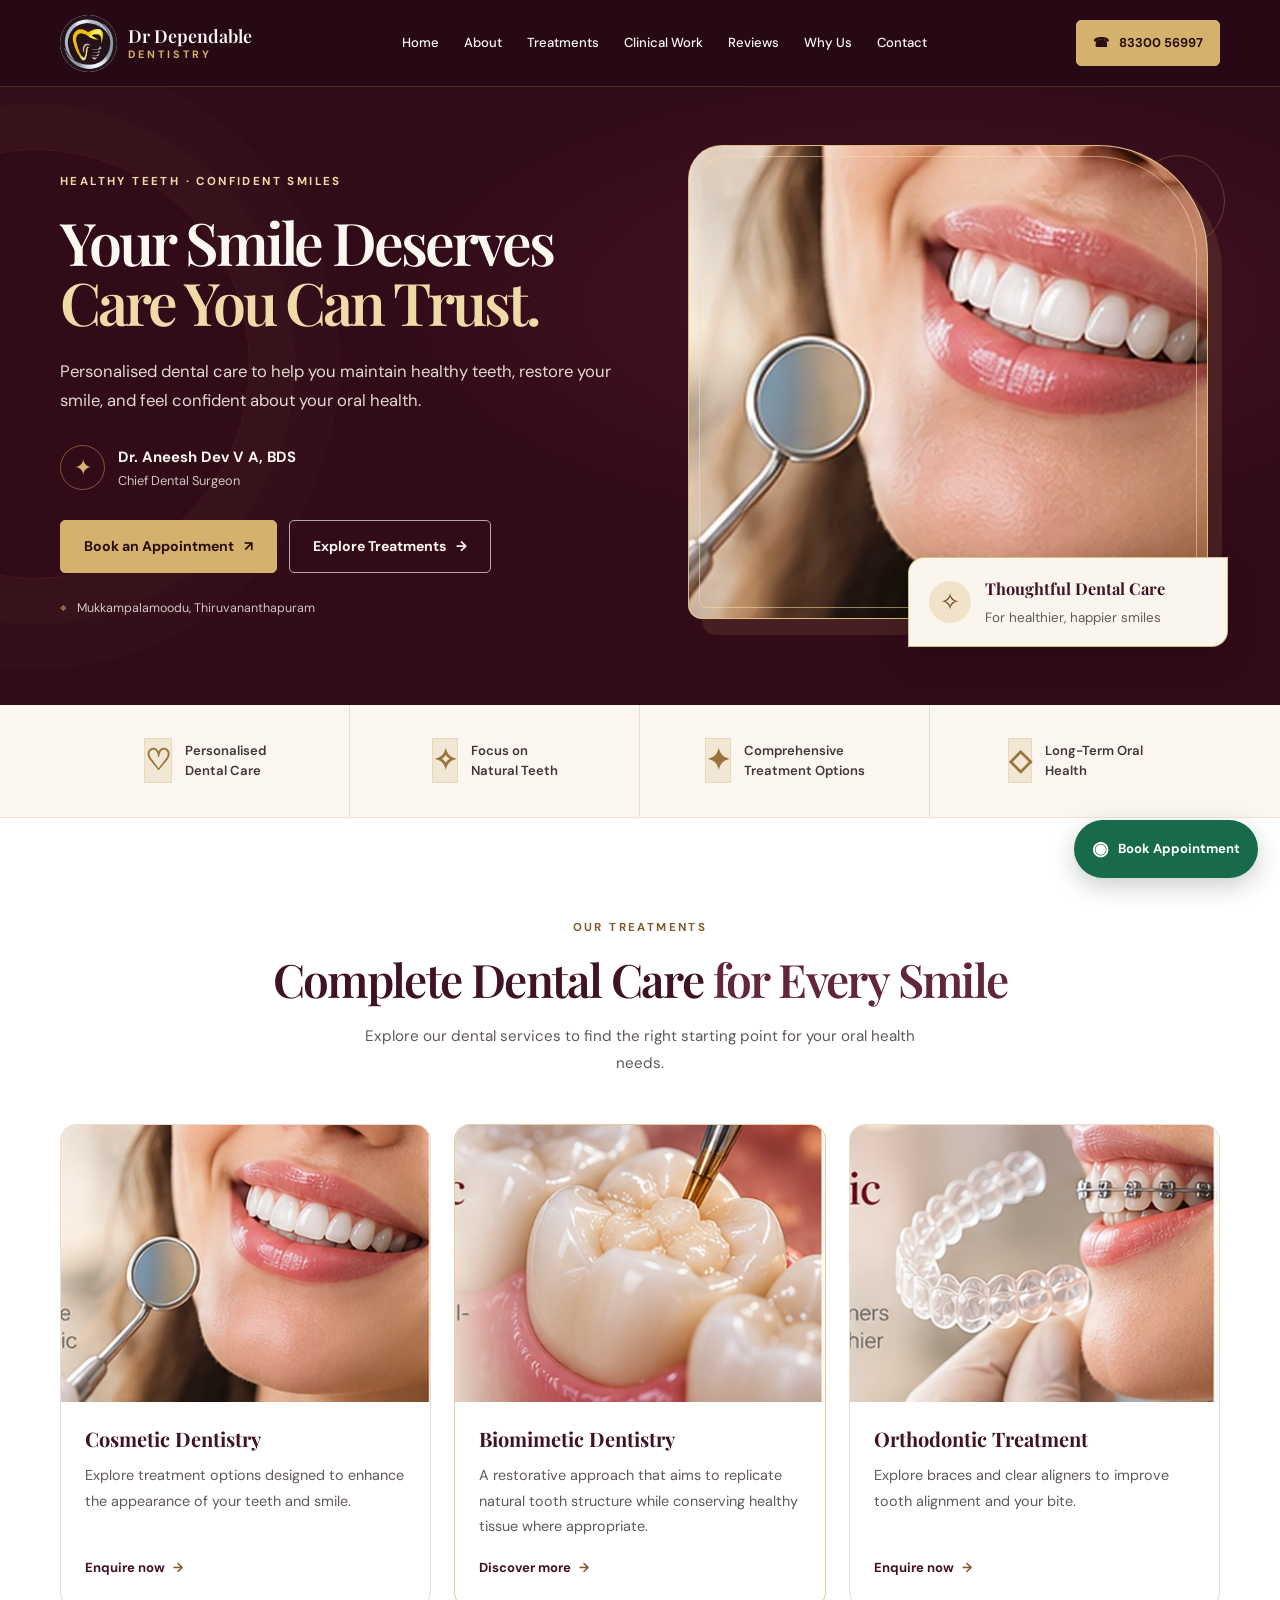
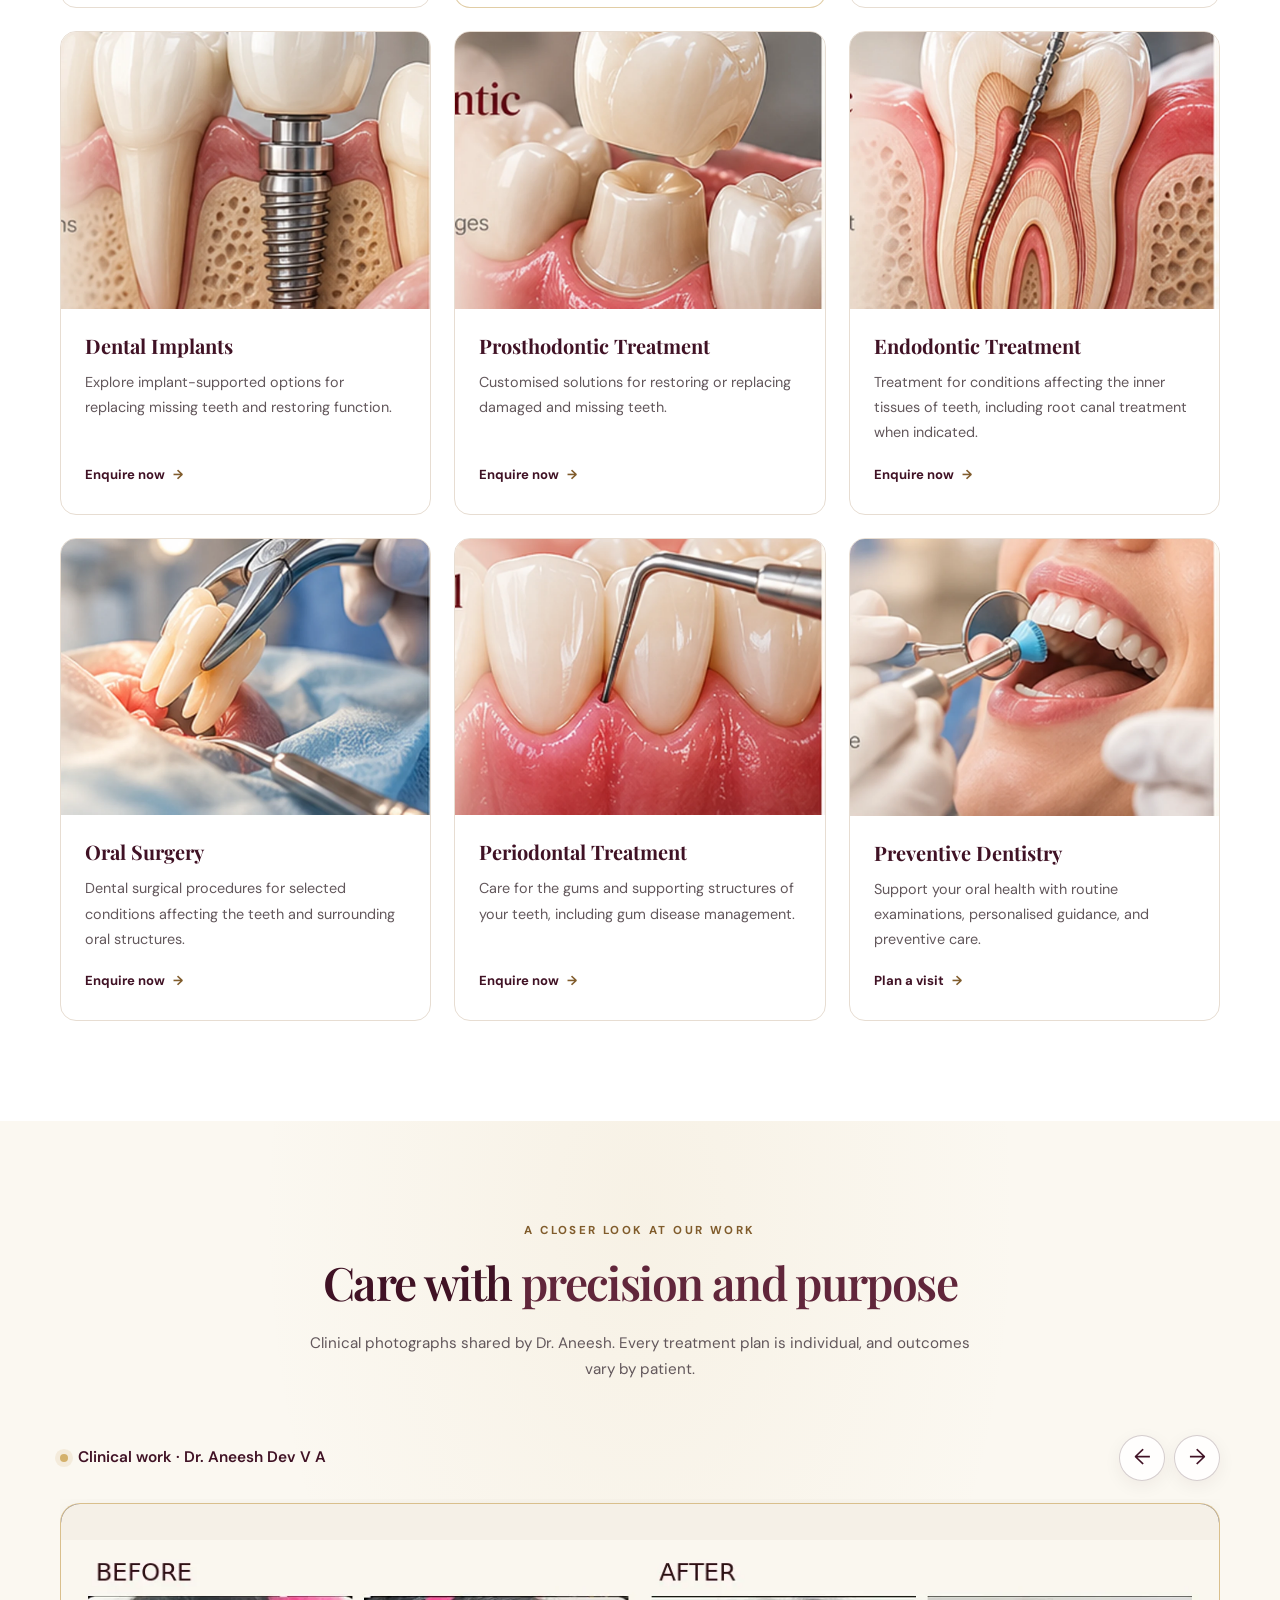
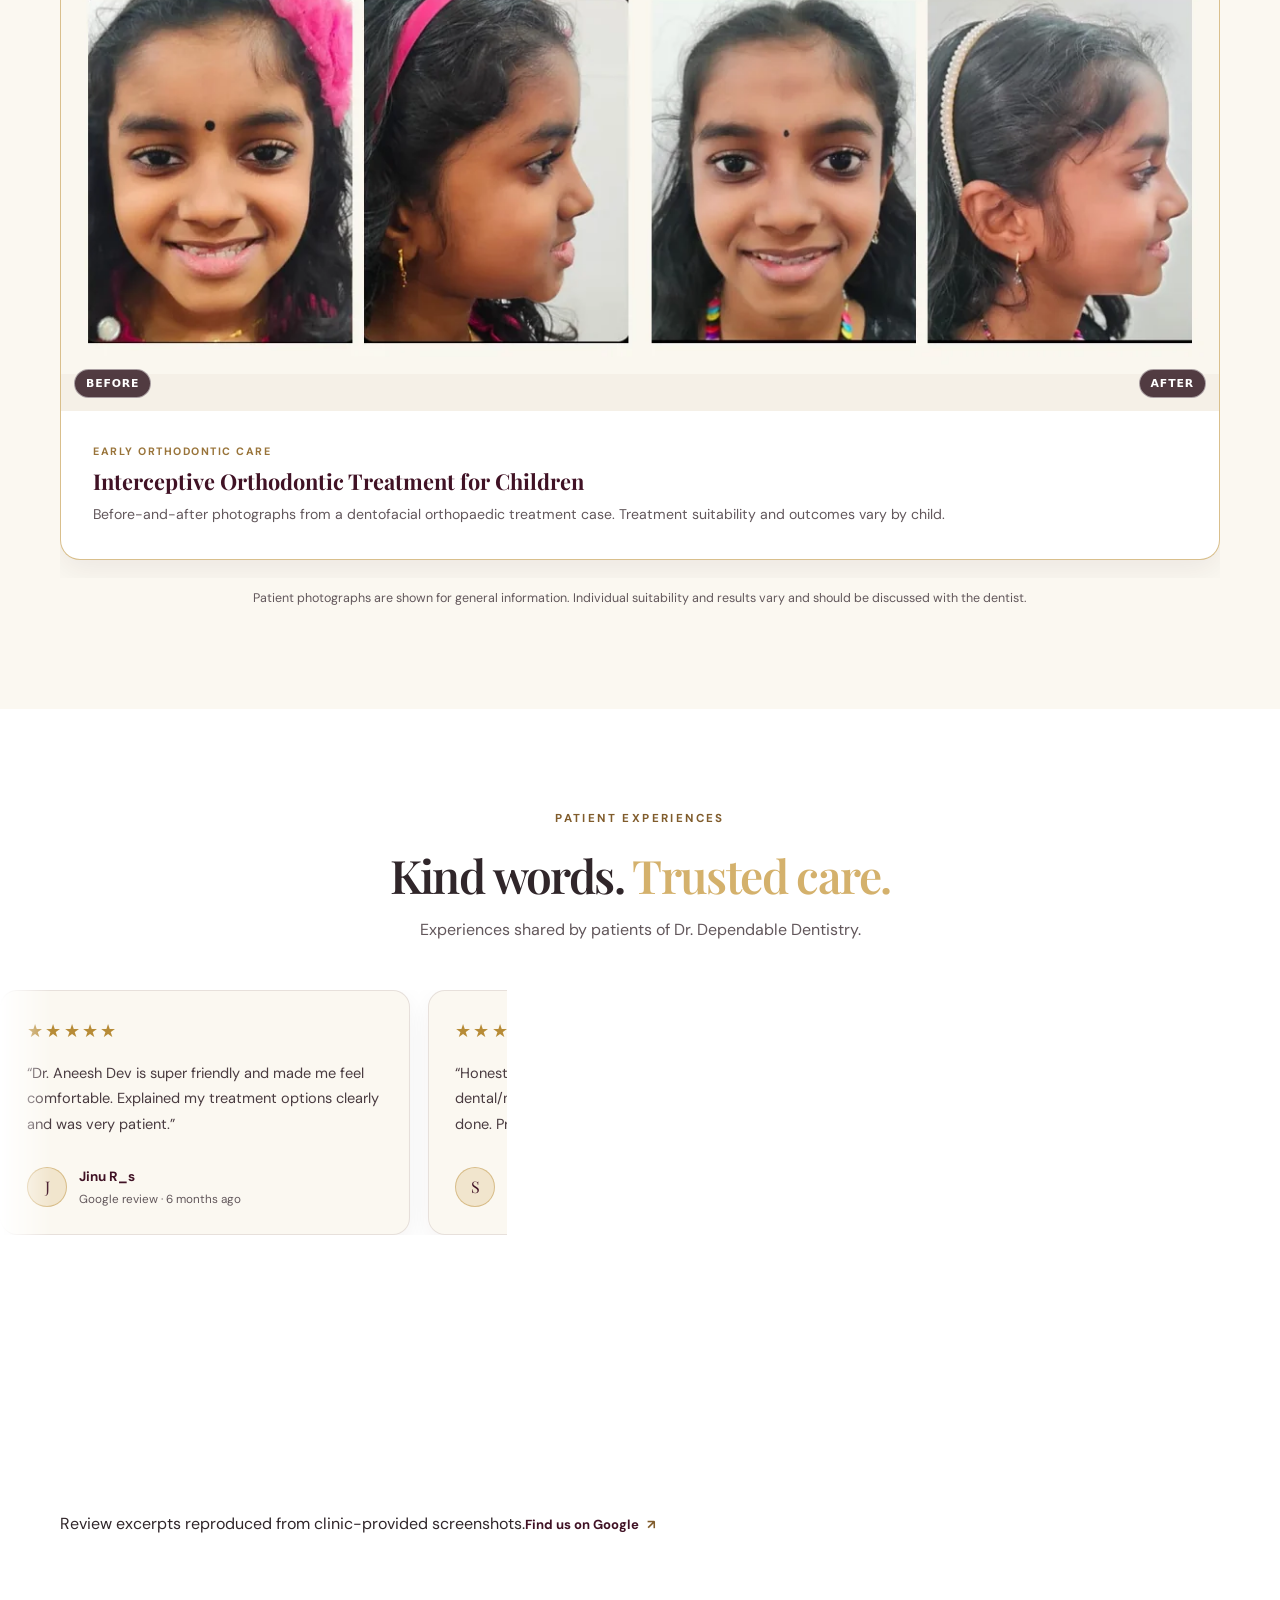
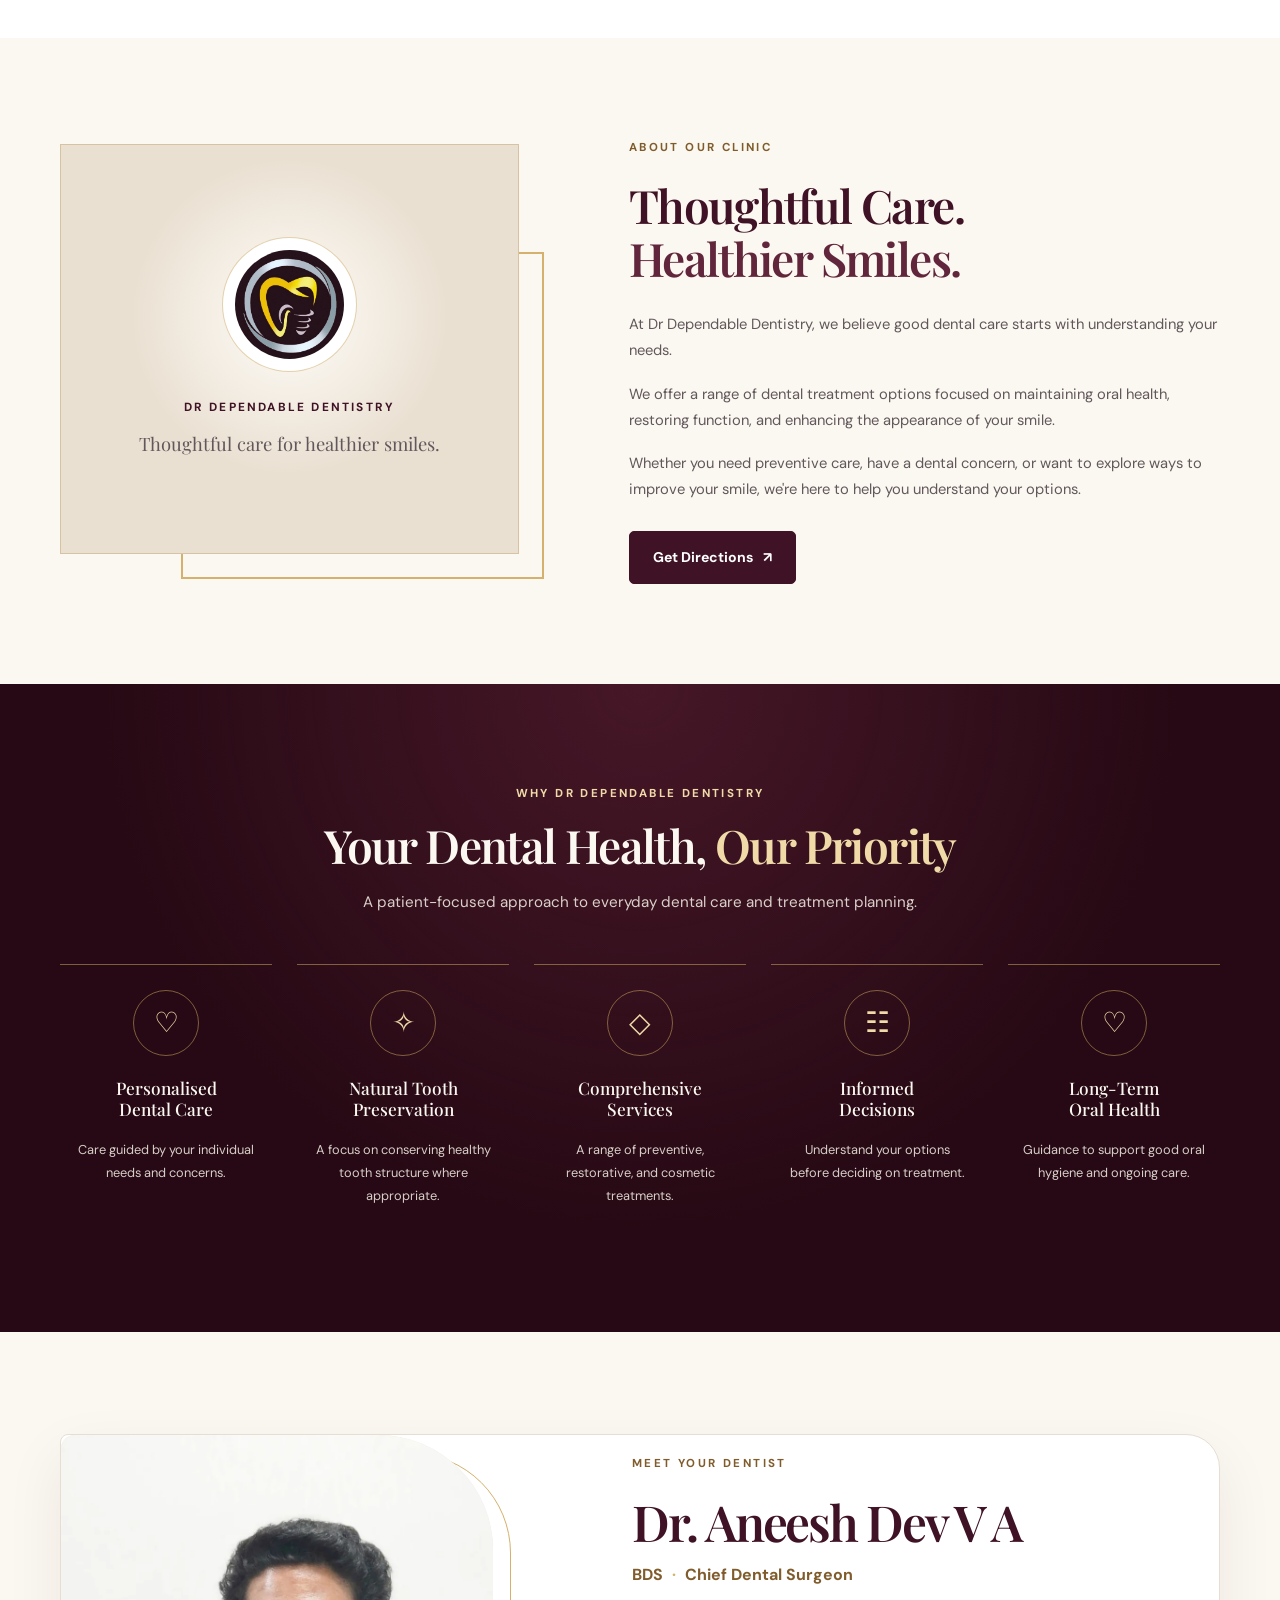
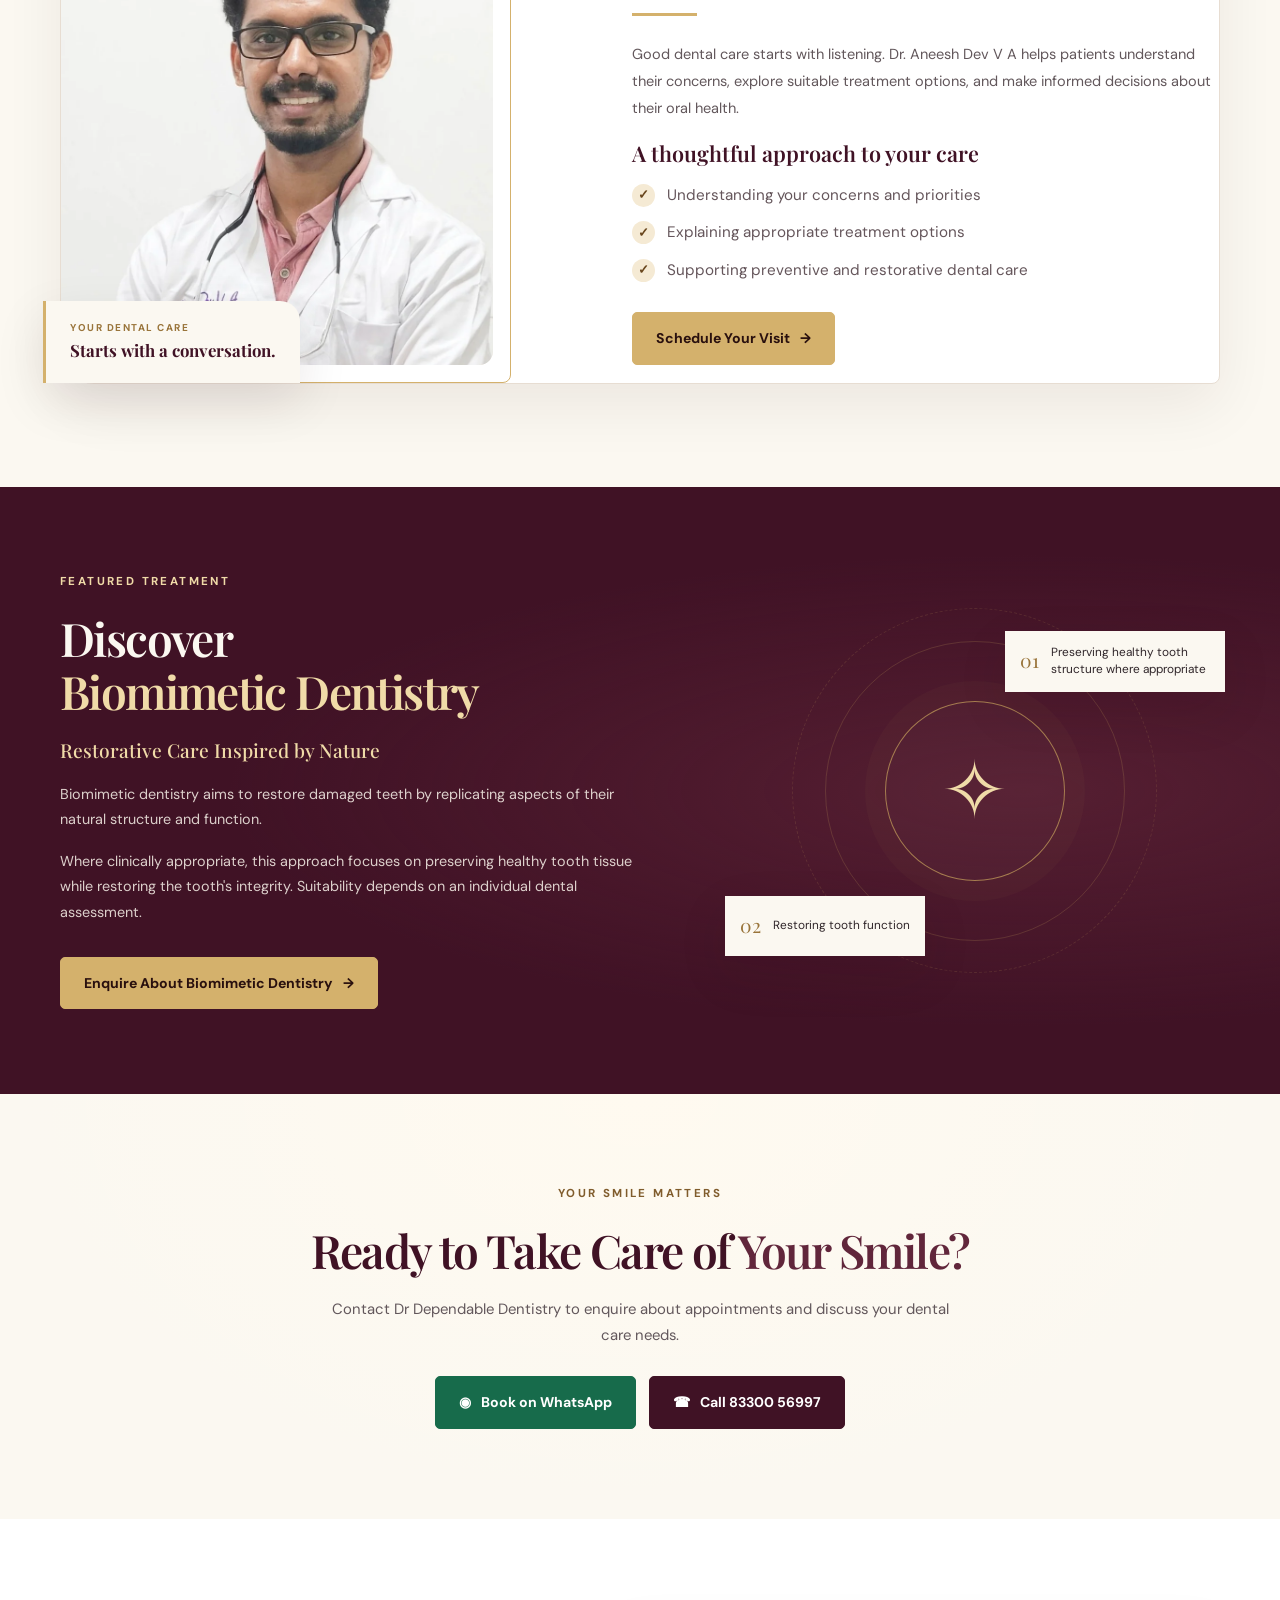
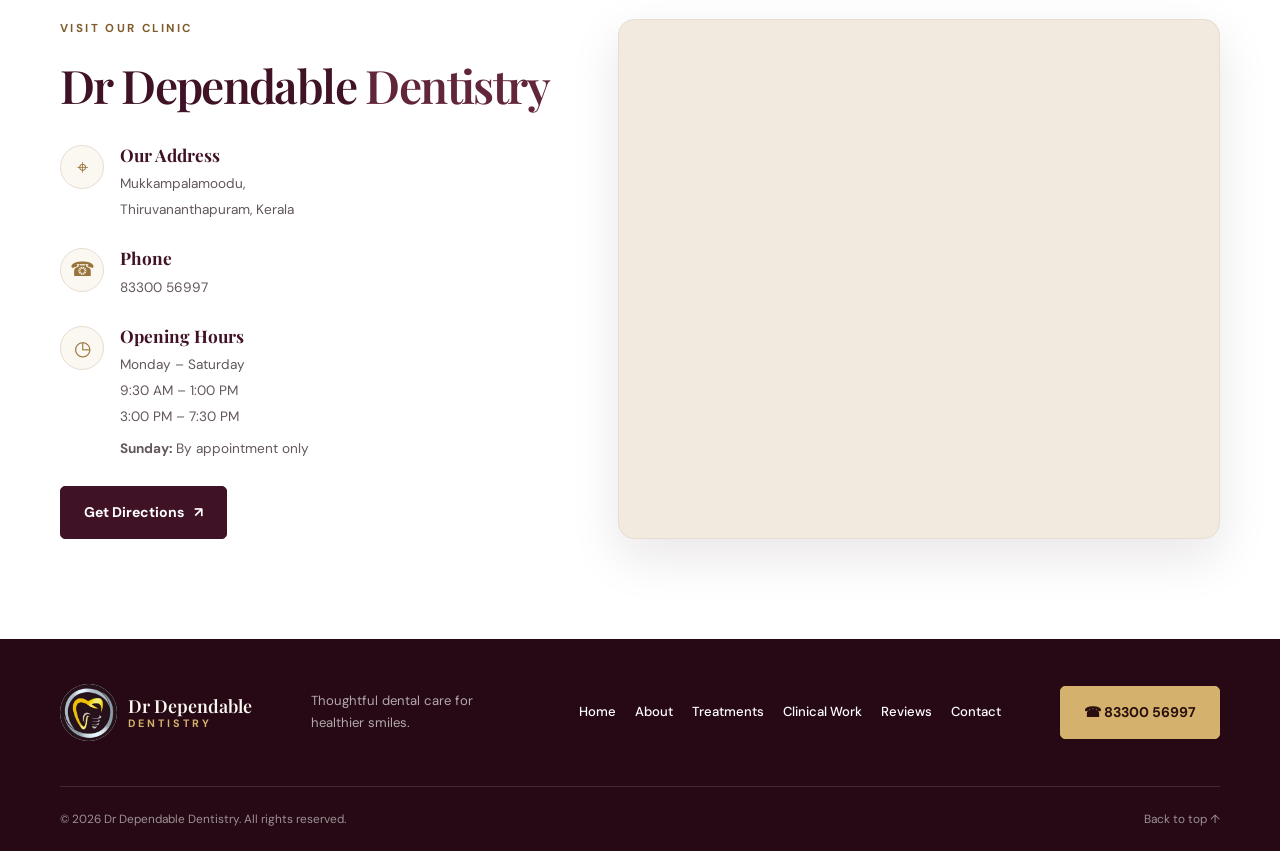
==== commit f278672e: "Update index.html" ====
--- a/index.html
+++ b/index.html
@@ -499,14 +499,16 @@
             help you understand your options.
           </p>
 
-          <a
-            class="button button-maroon"
-            href="https://wa.me/918330056997?text=Hello%2C%20I%20would%20like%20to%20know%20more%20about%20Dr%20Dependable%20Dentistry."
-            target="_blank"
-            rel="noopener noreferrer"
-          >
-            Get in Touch <span>→</span>
-          </a>
+        
+<a
+  class="button button-maroon"
+  href="https://maps.app.goo.gl/K5CqKgsaNUKuxcQd7?g_st=aw"
+  target="_blank"
+  rel="noopener noreferrer"
+>
+  Get Directions <span>↗</span>
+</a>
+
         </div>
 
       </div>
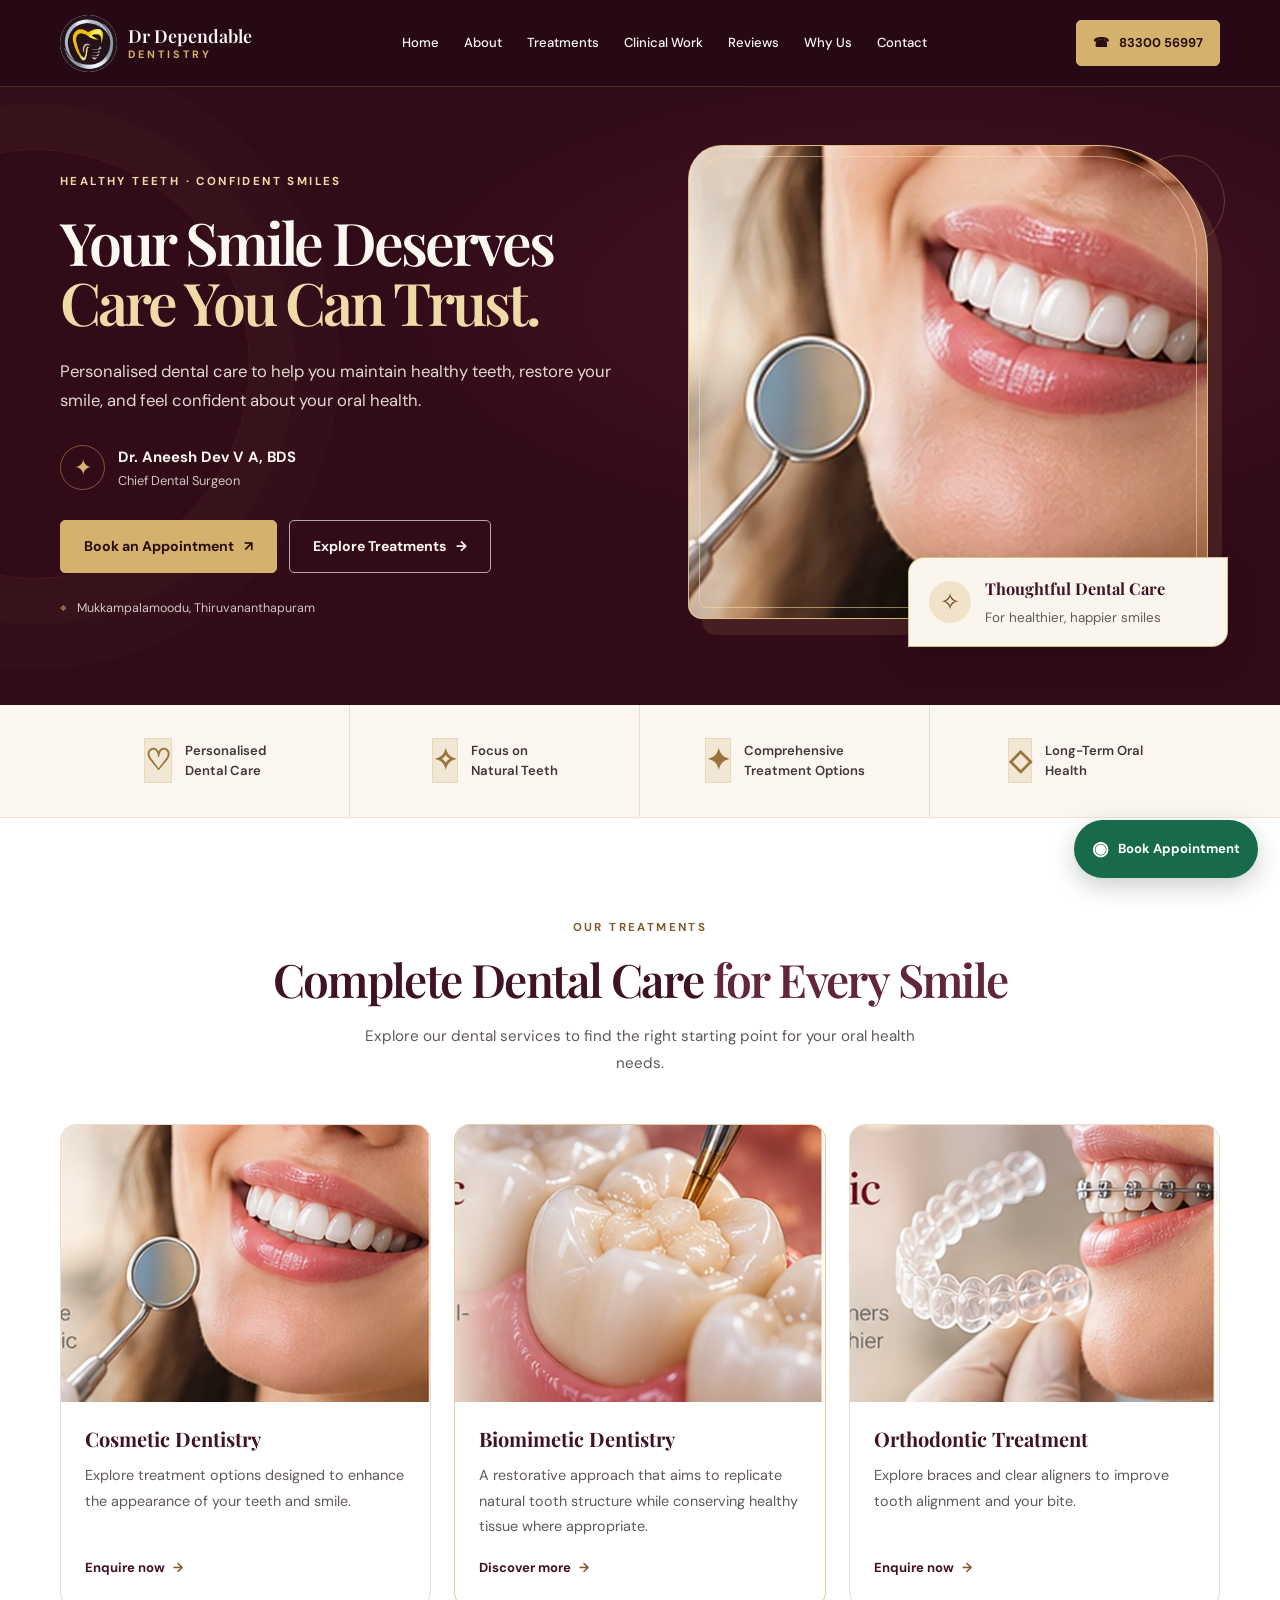
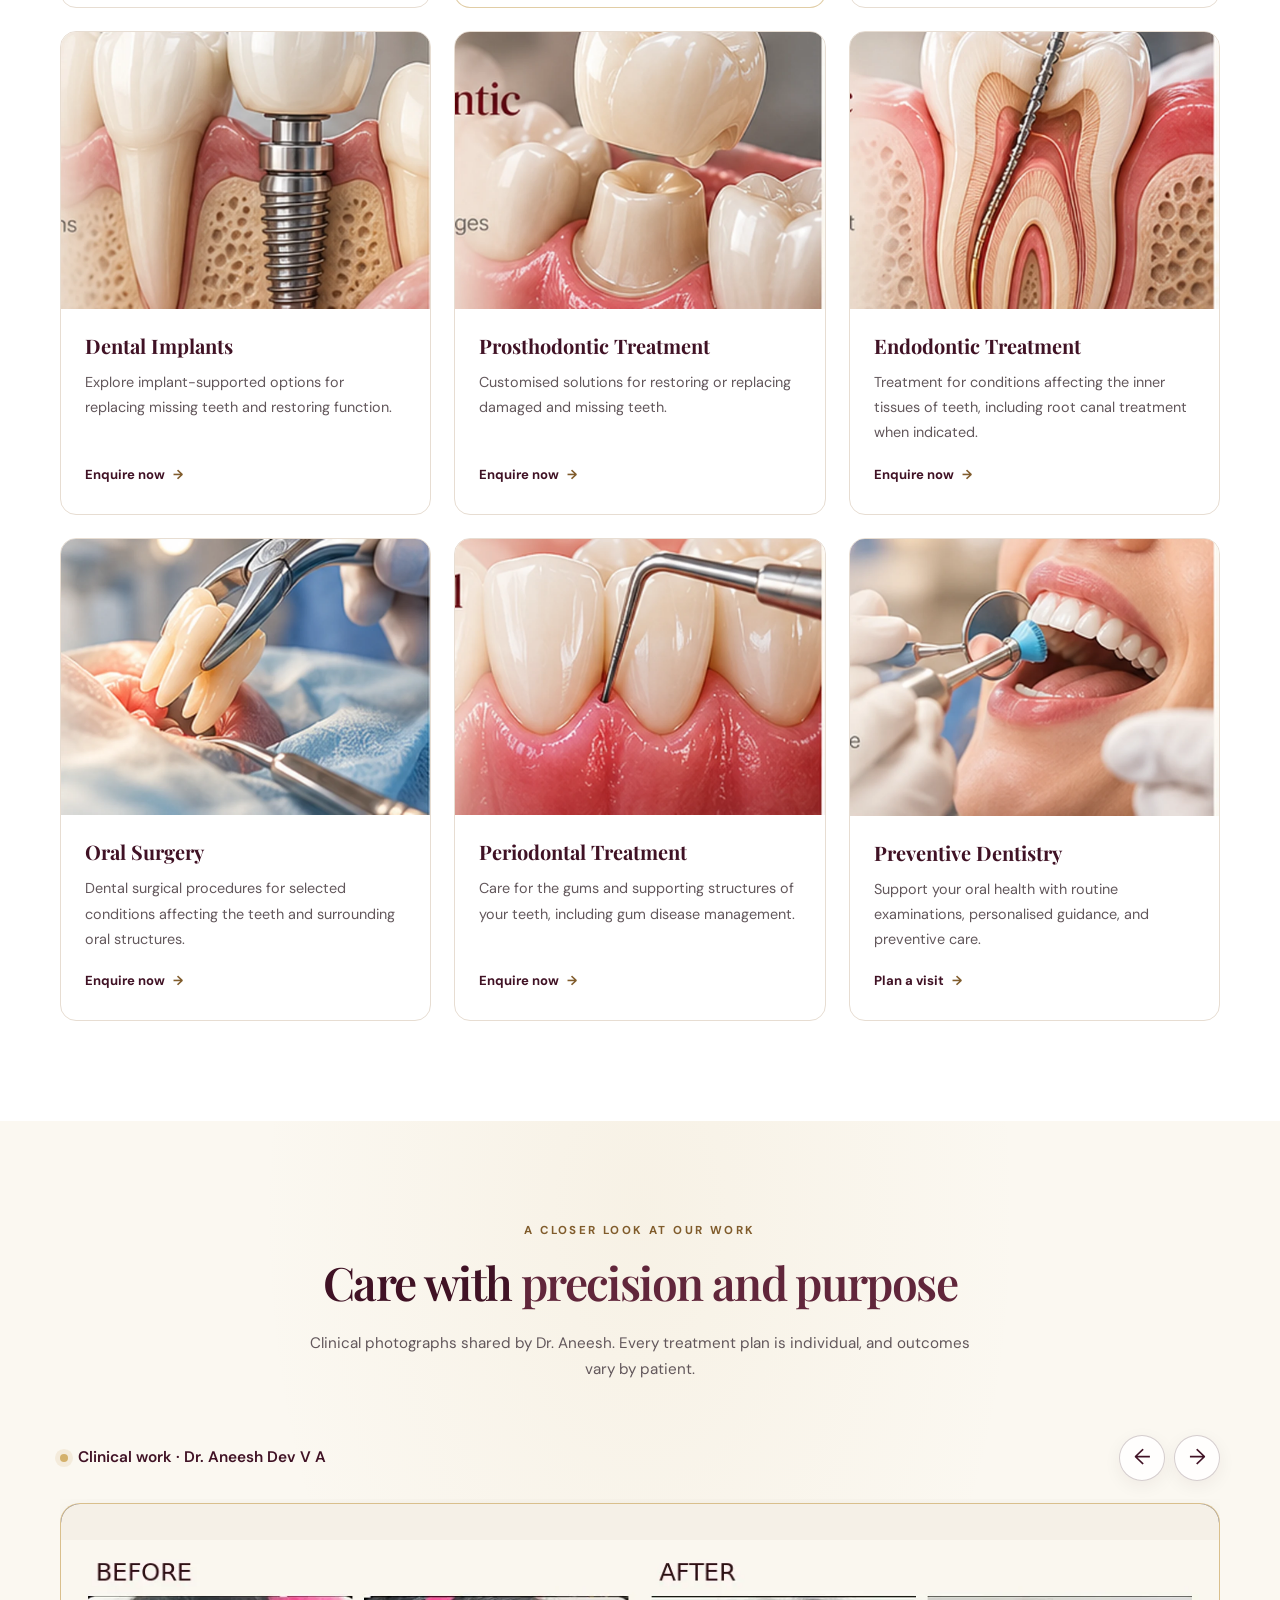
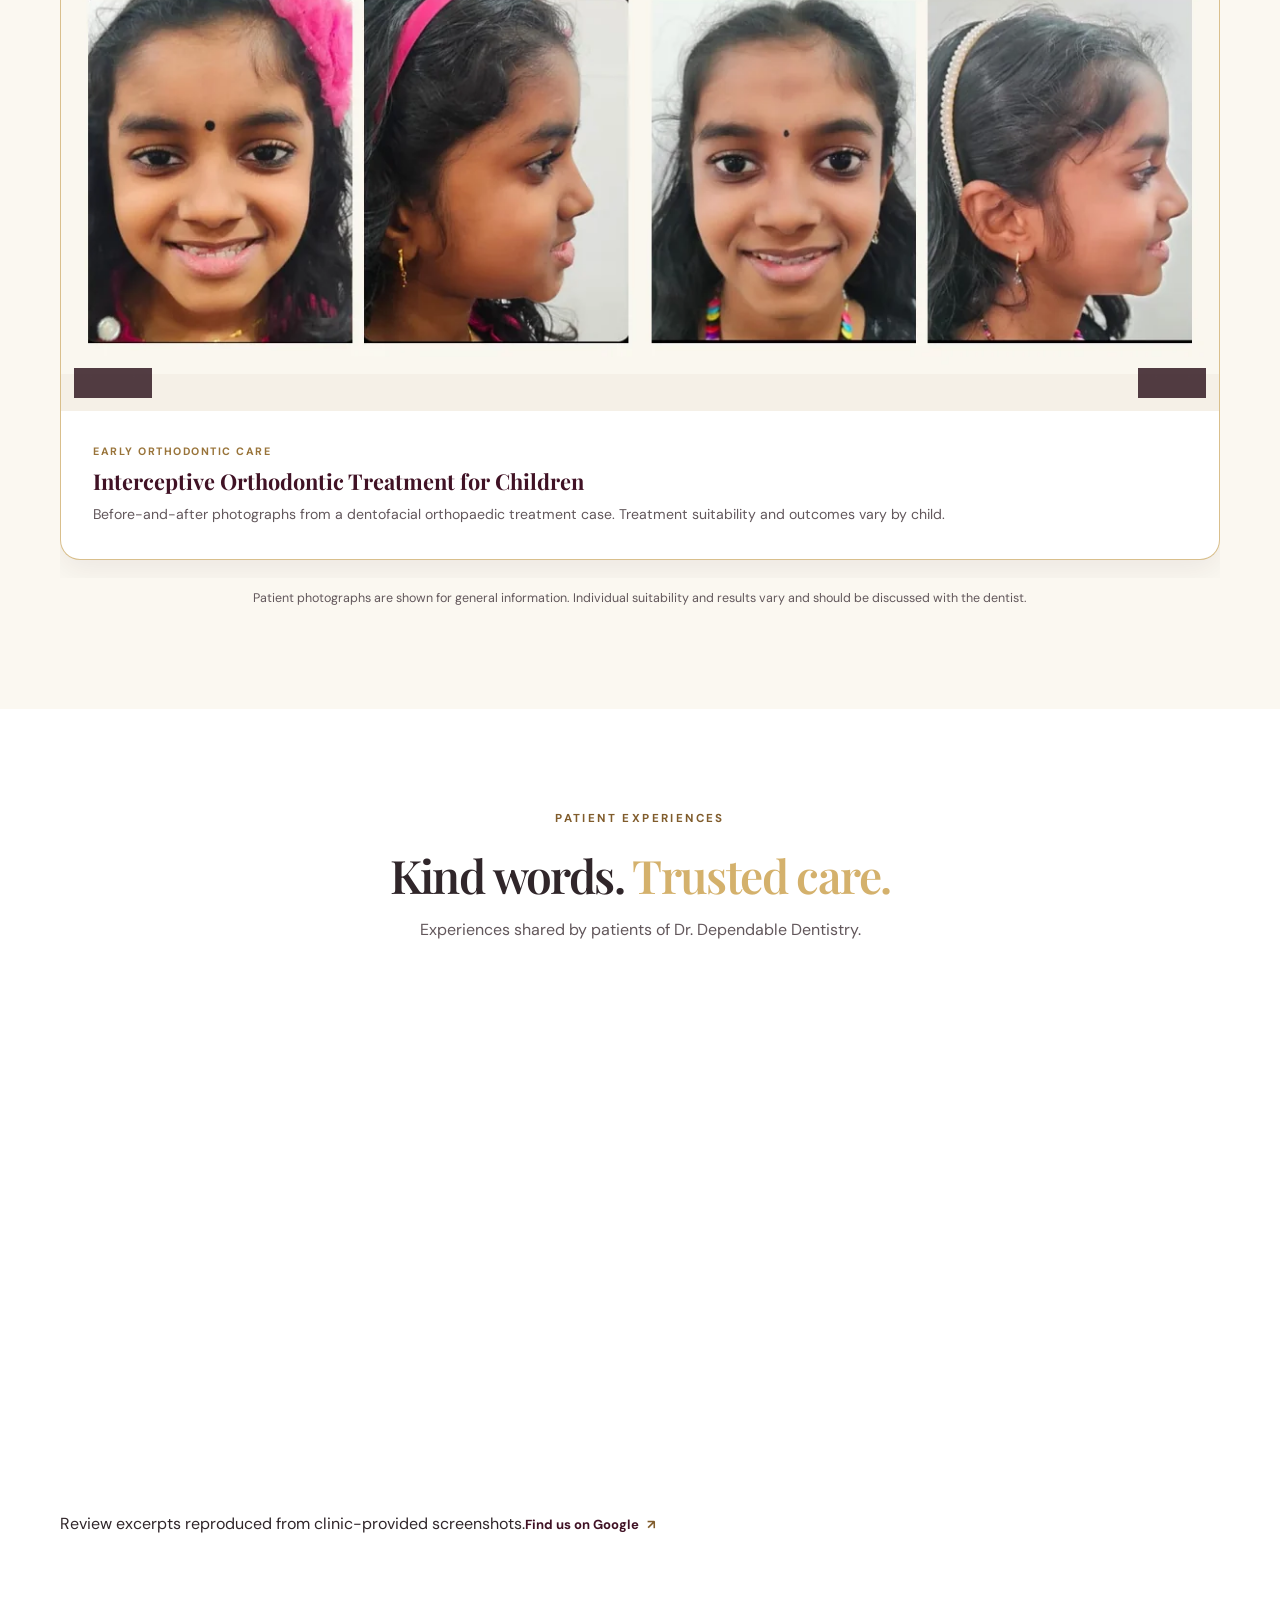
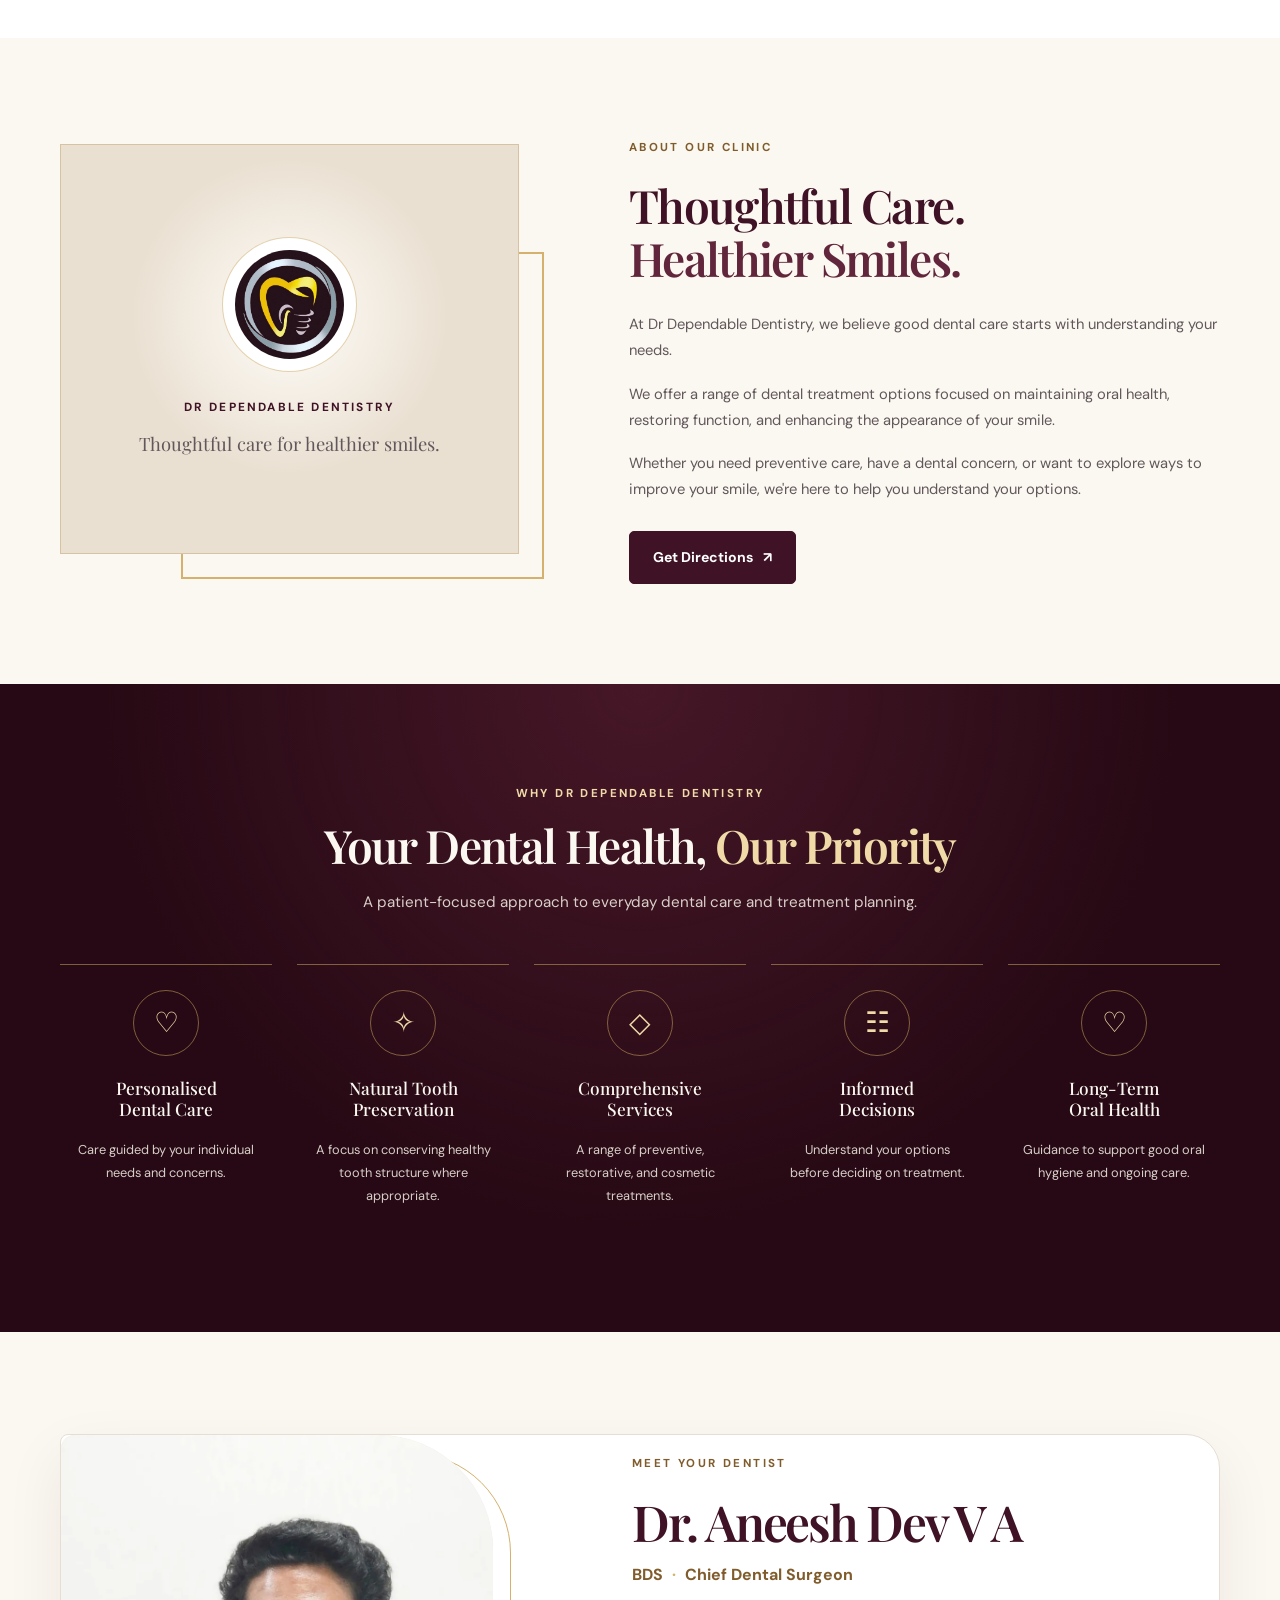
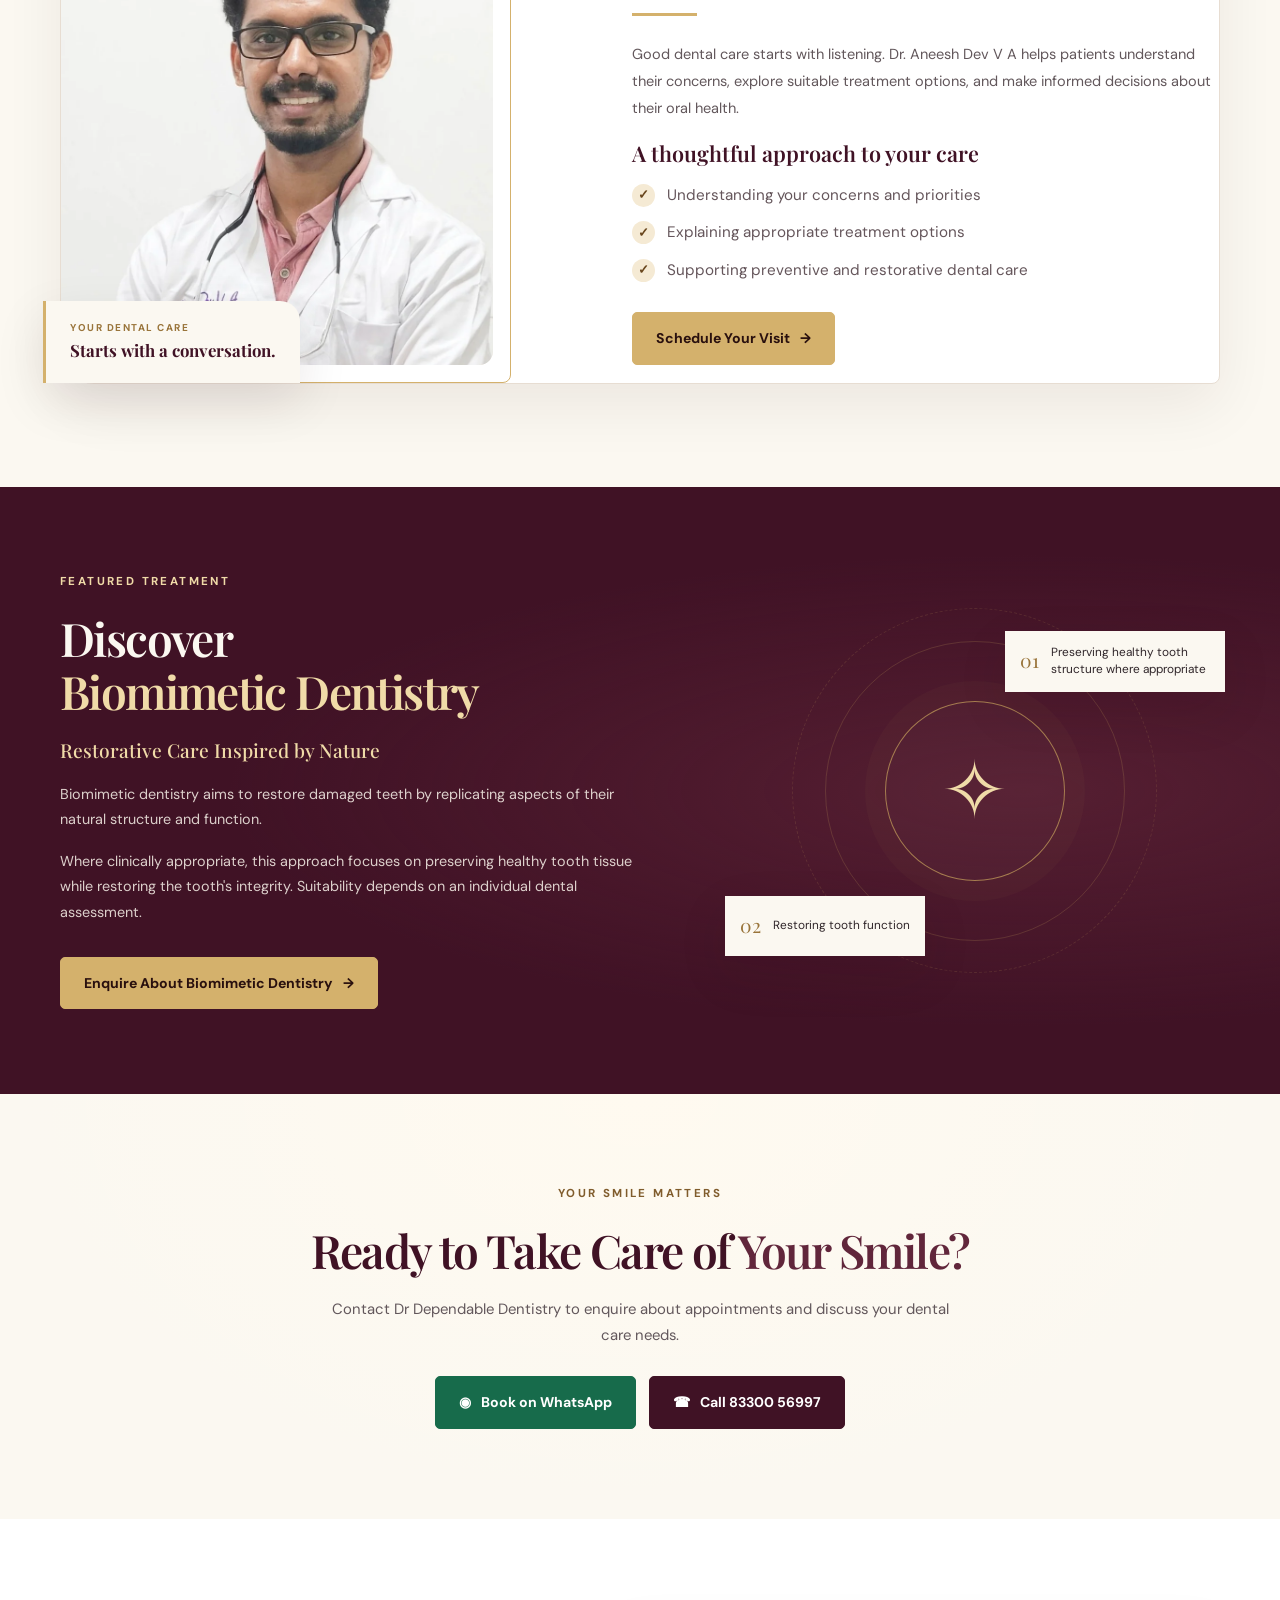
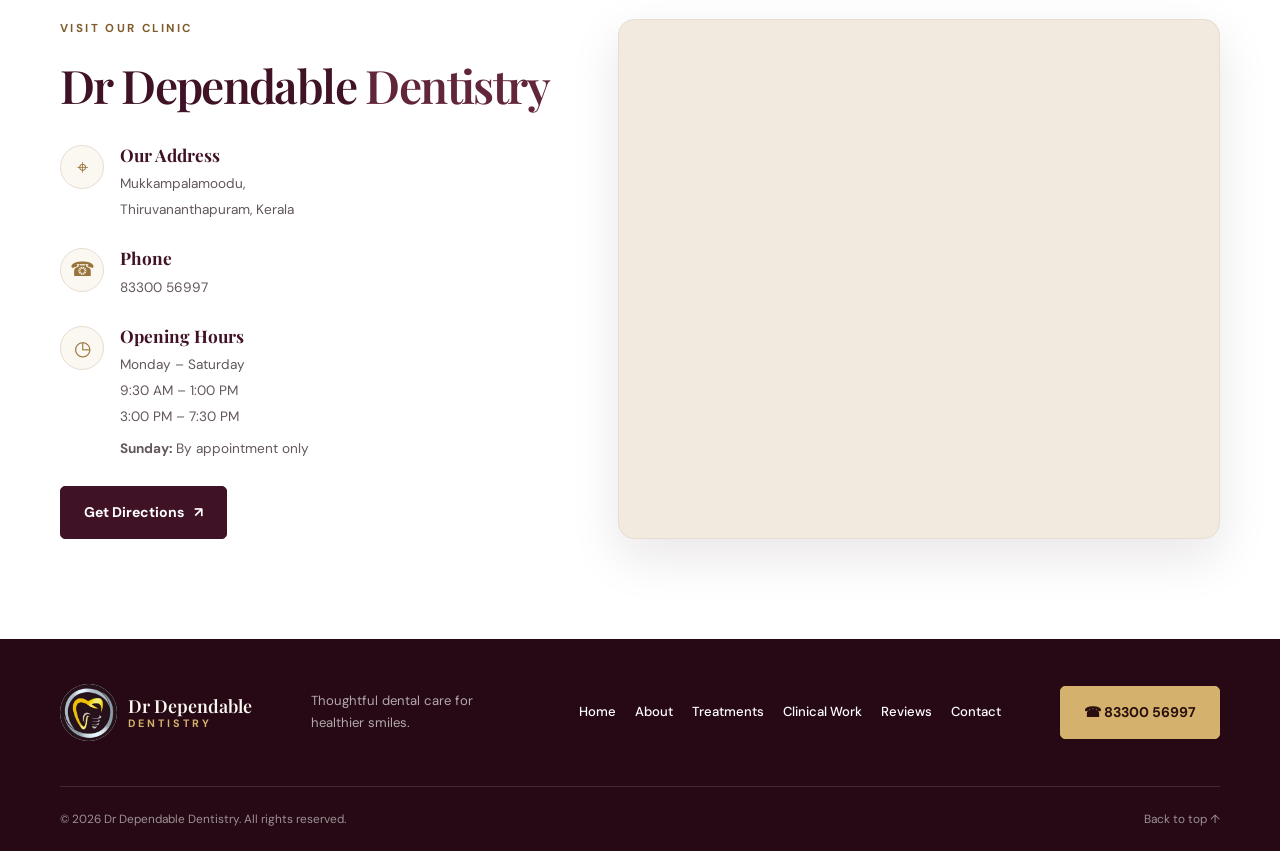
==== commit 1afc250c: "Update index.html" ====
--- a/index.html
+++ b/index.html
@@ -733,14 +733,14 @@
             </div>
           </div>
 
-          <a
-            class="button button-maroon"
-            href="https://www.google.com/maps/search/?api=1&query=8.441684391598049%2C77.04287007477346"
-            target="_blank"
-            rel="noopener noreferrer"
-          >
-            Get Directions <span>↗</span>
-          </a>
+       <a
+  class="button button-maroon"
+  href="https://maps.app.goo.gl/K5CqKgsaNUKuxcQd7?g_st=aw"
+  target="_blank"
+  rel="noopener noreferrer"
+>
+  Get Directions <span>↗</span>
+</a>
         </div>
 
         <div class="map-container">
